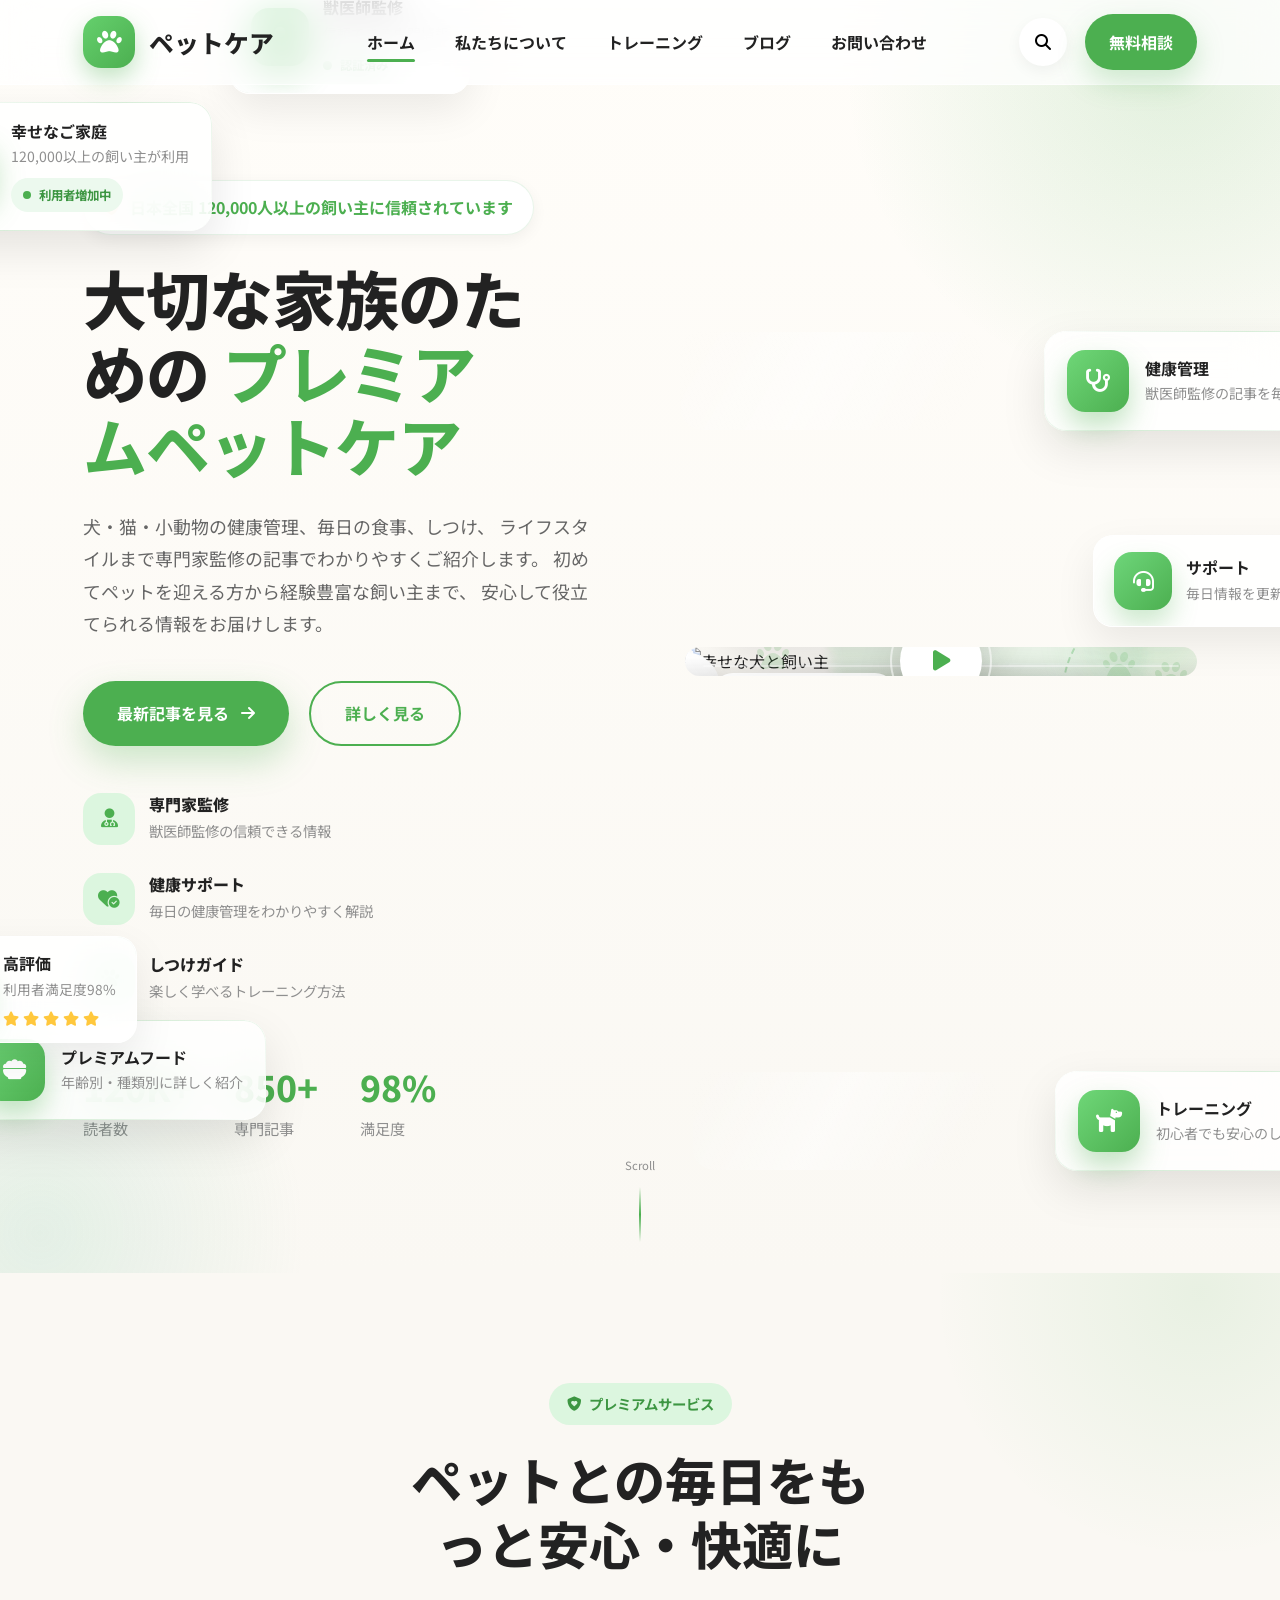
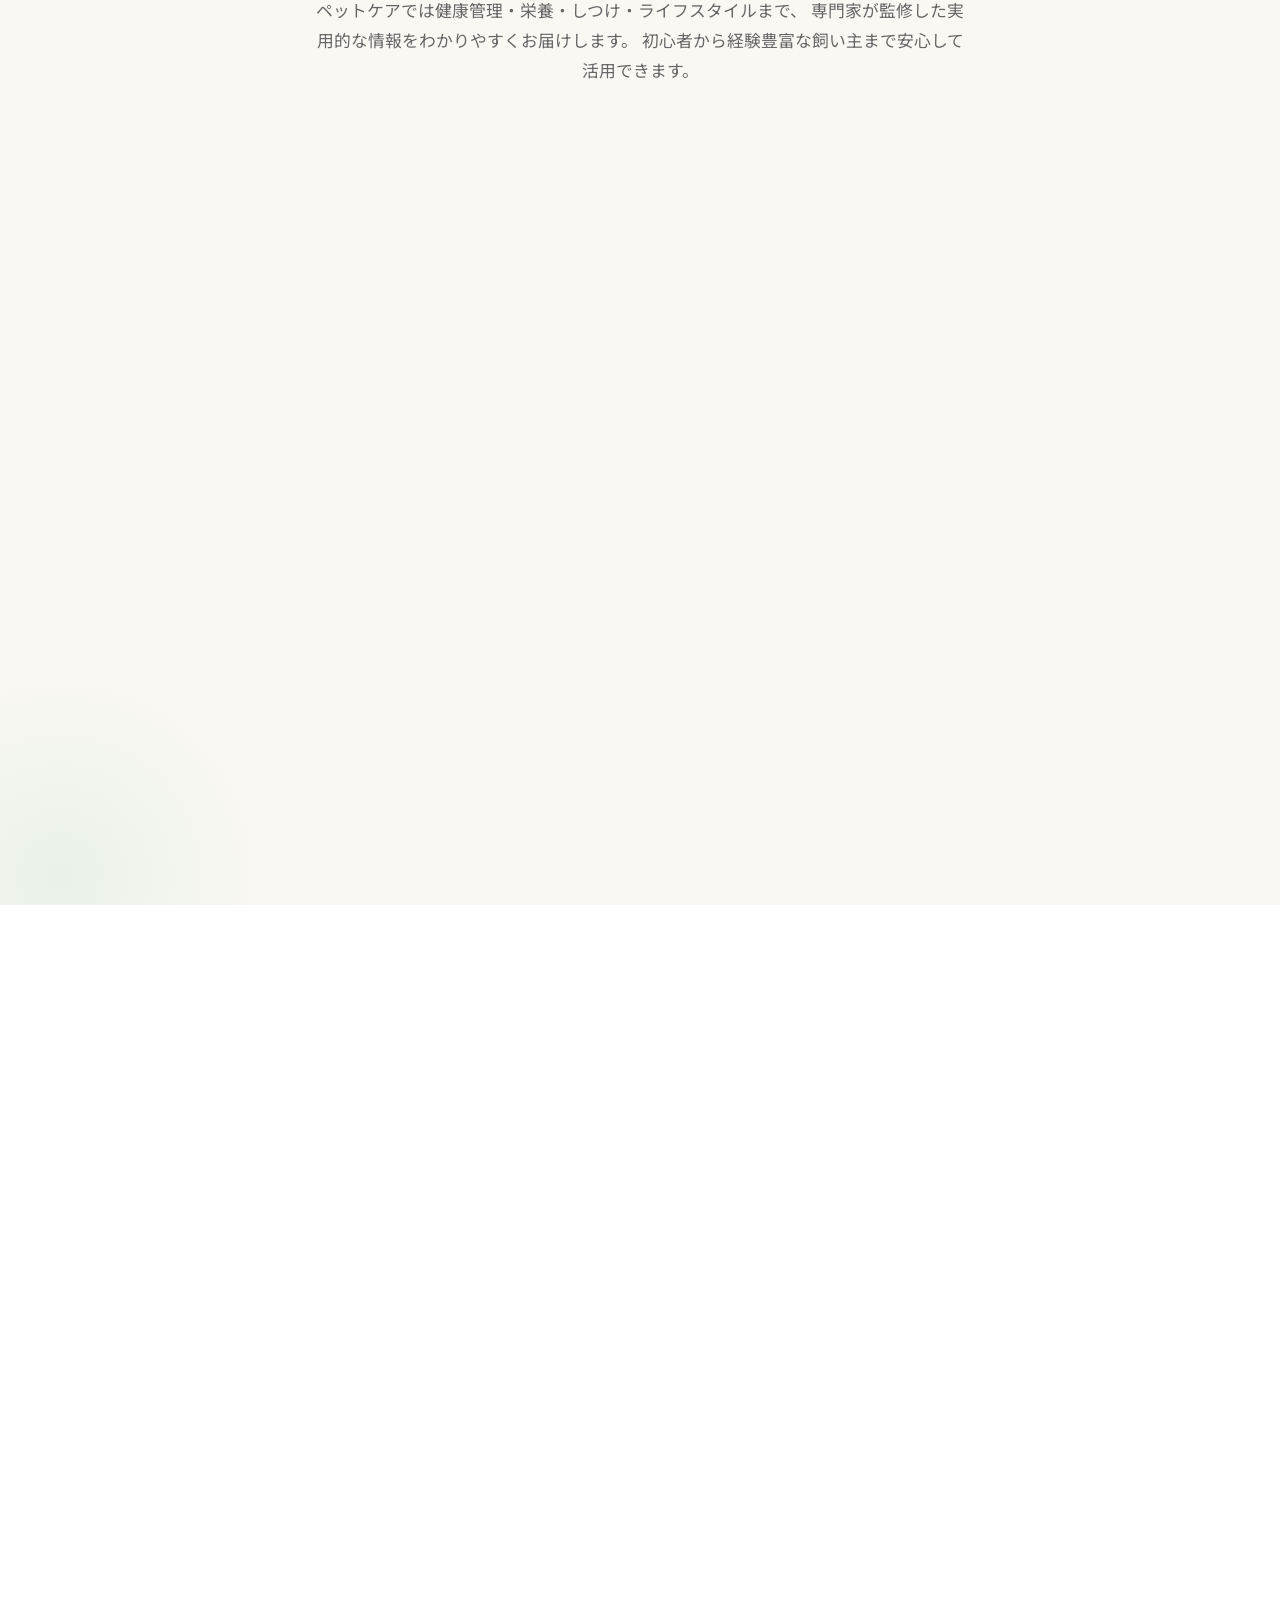
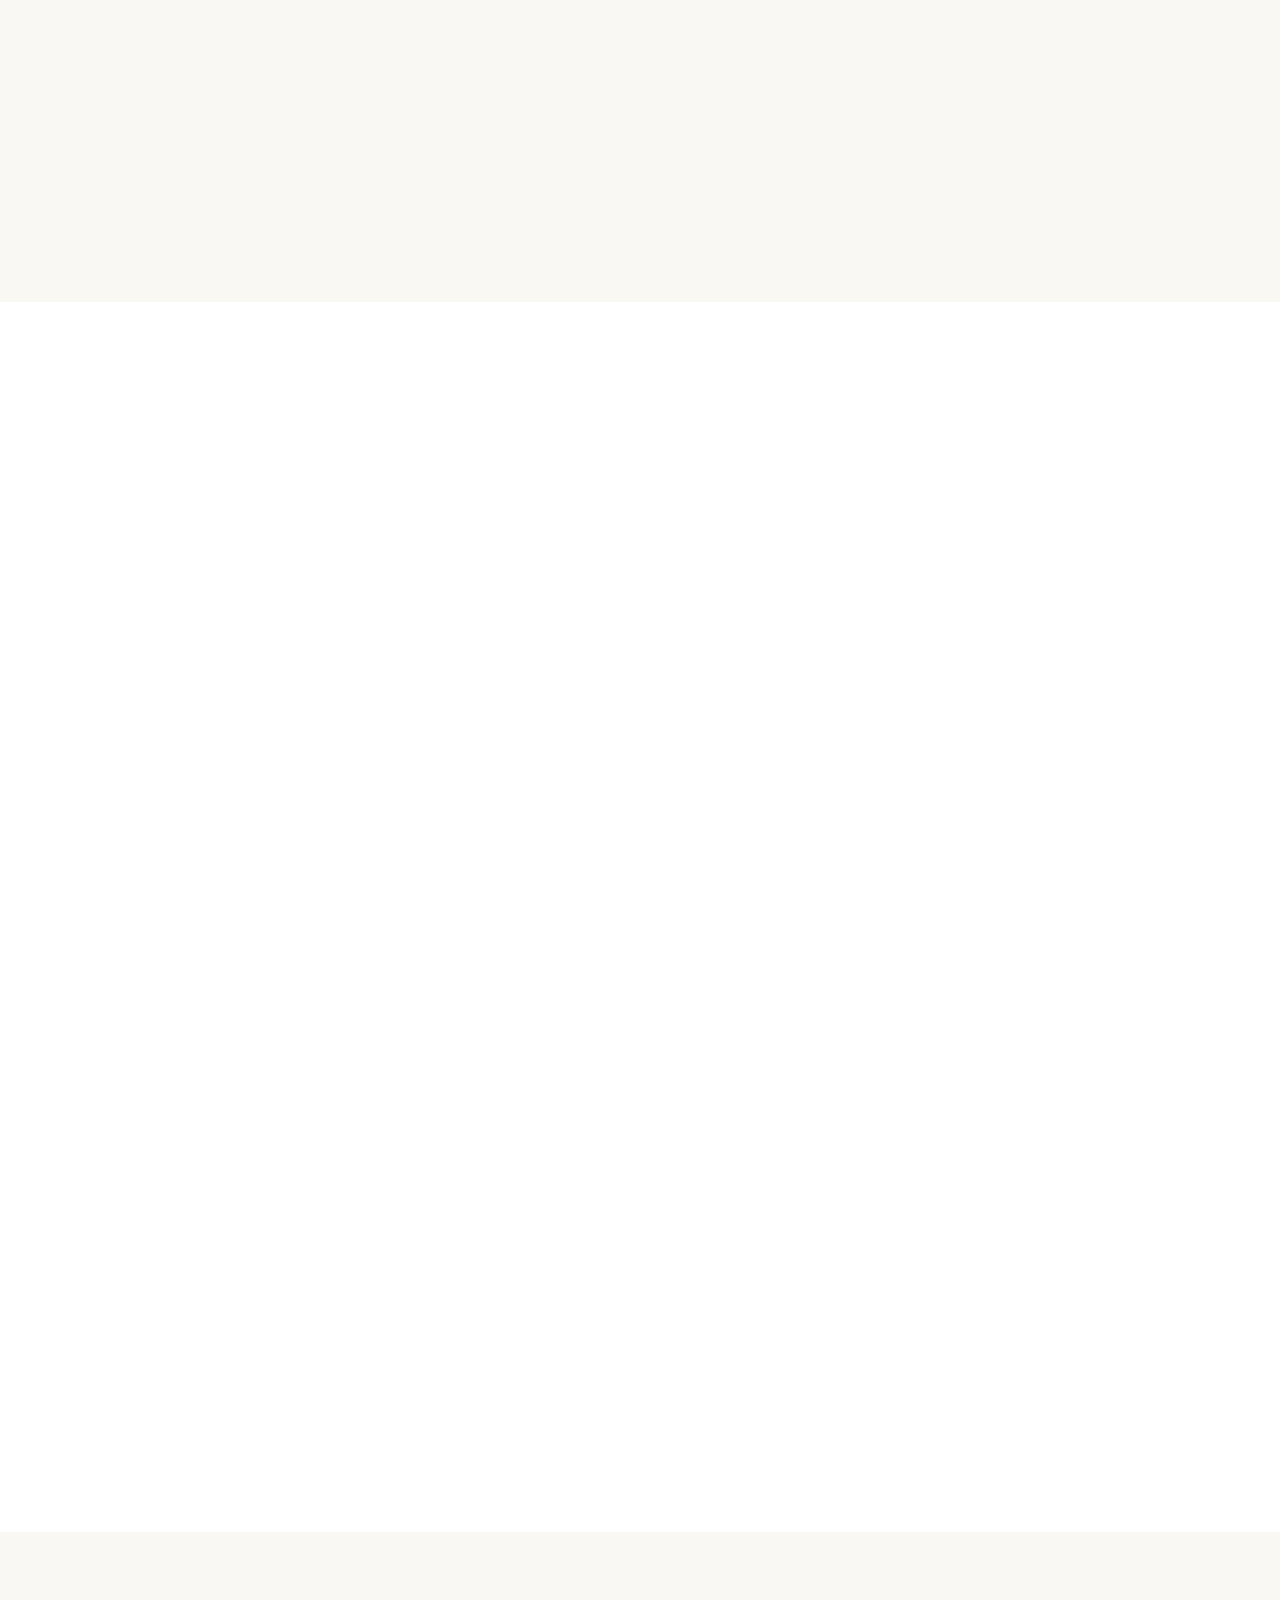
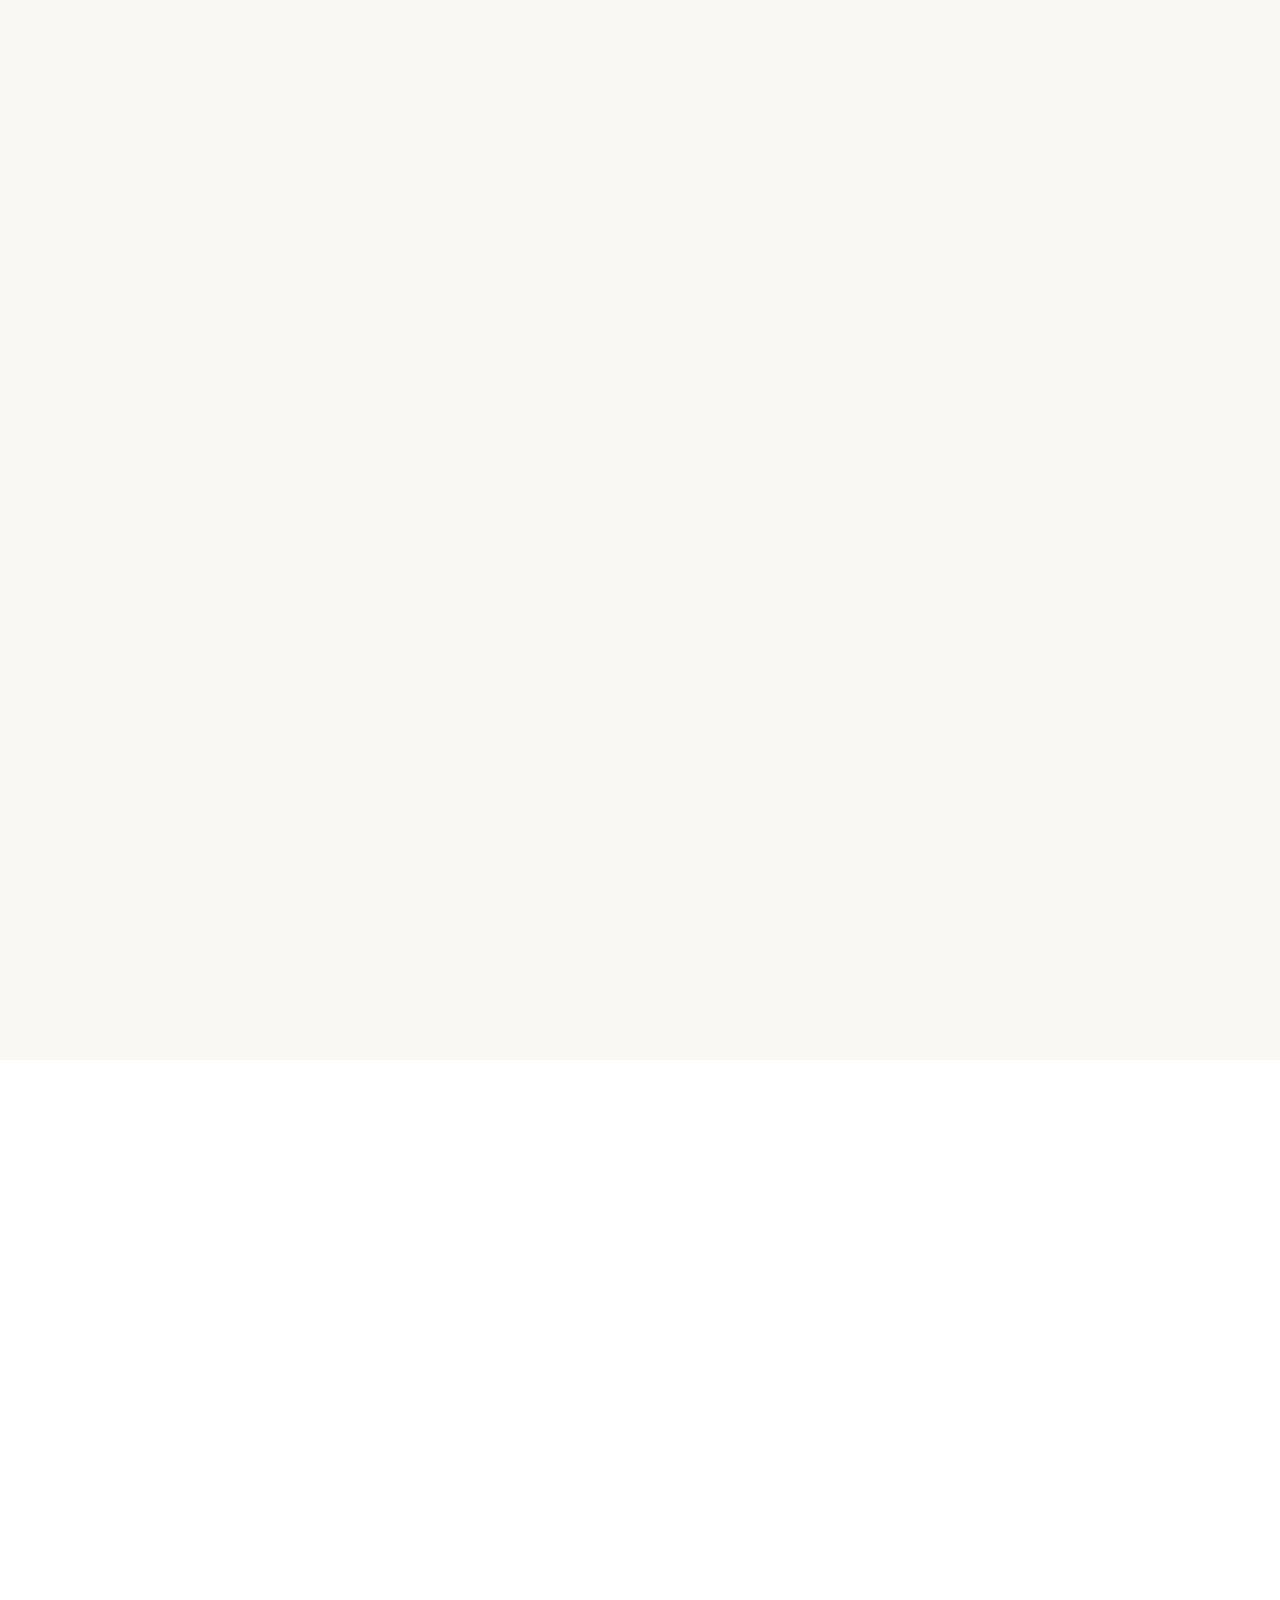
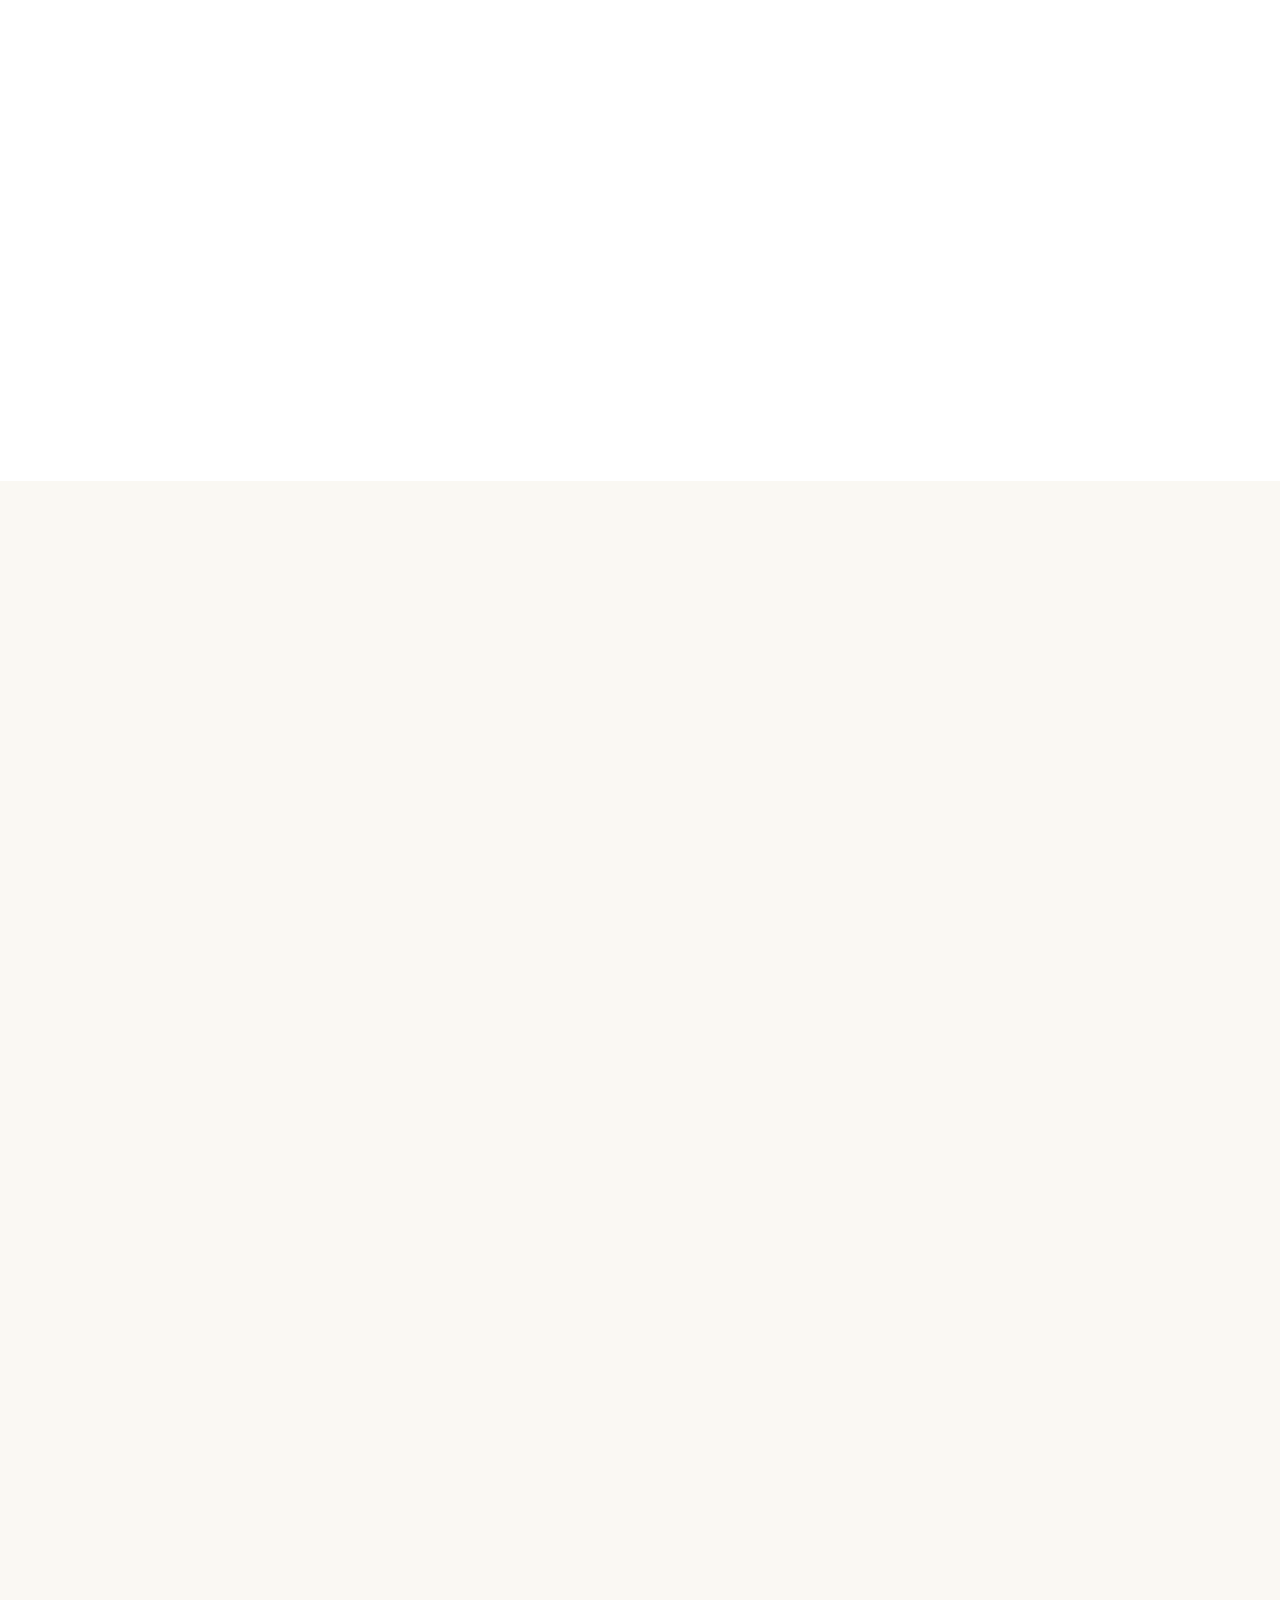
==== index.html @ 55dbbfe9 "Update index.html" ====
<!DOCTYPE html>
<html lang="ja">

<head>
    <meta charset="UTF-8">
    <meta http-equiv="X-UA-Compatible" content="IE=edge">
    <meta name="viewport" content="width=device-width, initial-scale=1.0">

    <title>ペットケア | 日本のプレミアムペットケア・健康・トレーニング情報</title>

    <meta name="description"
        content="ペットケアは犬・猫・小動物の健康管理、食事、しつけ、ライフスタイルを専門家監修で紹介する日本向けプレミアムペットケアサイトです。">

    <meta name="keywords"
        content="ペットケア,犬,猫,ペット健康,しつけ,動物病院,ペットフード,ペットライフ">

    <meta name="author" content="ペットケア">

    <meta name="robots" content="index,follow,max-image-preview:large">

    <link rel="canonical" href="https://example.com/">

    <!-- Open Graph -->

    <meta property="og:type" content="website">
    <meta property="og:locale" content="ja_JP">
    <meta property="og:title" content="ペットケア | 日本のプレミアムペットケア">
    <meta property="og:description"
        content="犬・猫・小動物の健康・しつけ・食事・ライフスタイル情報を専門家監修でお届けします。">
    <meta property="og:image" content="images/og-image.jpg">
    <meta property="og:url" content="https://example.com/">
    <meta property="og:site_name" content="ペットケア">

    <!-- Twitter -->

    <meta name="twitter:card" content="summary_large_image">
    <meta name="twitter:title" content="ペットケア">
    <meta name="twitter:description"
        content="日本のプレミアムペットケア情報サイト">
    <meta name="twitter:image" content="images/og-image.jpg">

    <!-- Favicon -->

    <link rel="icon" href="favicon.ico">

    <!-- Font Awesome -->

    <link rel="stylesheet"
        href="https://cdnjs.cloudflare.com/ajax/libs/font-awesome/6.7.2/css/all.min.css">

    <!-- CSS -->

    <link rel="stylesheet" href="style.css">

    <!-- JSON-LD -->

    <script type="application/ld+json">
{
  "@context":"https://schema.org",
  "@type":"WebSite",
  "name":"ペットケア",
  "url":"https://example.com/",
  "inLanguage":"ja",
  "description":"日本のプレミアムペットケア情報サイト"
}
</script>

</head>

<body>

    <!-- Skip Link -->

    <a href="#main-content" class="skip-link">
        メインコンテンツへ移動
    </a>

    <!-- ===========================
         Header
    ============================ -->

    <header class="header">

        <div class="container">

            <nav class="navbar">

                <!-- Logo -->

                <a href="index.html" class="logo">

                    <i class="fa-solid fa-paw"></i>

                    <span>ペットケア</span>

                </a>

                <!-- Navigation -->

                <ul class="nav-menu">

                    <li>
                        <a href="index.html" class="active">
                            ホーム
                        </a>
                    </li>

                    <li>
                        <a href="about.html">
                            私たちについて
                        </a>
                    </li>

                    <li>
                        <a href="training.html">
                            トレーニング
                        </a>
                    </li>

                    <li>
                        <a href="blog.html">
                            ブログ
                        </a>
                    </li>

                    <li>
                        <a href="contact.html">
                            お問い合わせ
                        </a>
                    </li>

                </ul>

                <!-- Right -->

                <div class="nav-right">

                    <button
                        class="search-btn"
                        aria-label="検索">

                        <i class="fa-solid fa-magnifying-glass"></i>

                    </button>

                    <a
                        href="contact.html"
                        class="nav-cta">

                        無料相談

                    </a>

                    <button
                        class="menu-toggle"
                        aria-label="メニュー">

                        <i class="fa-solid fa-bars"></i>

                    </button>

                </div>

            </nav>

        </div>

    </header>

    <main id="main-content">
<!-- ======================================
 Hero Section
======================================= -->

<section class="hero">

    <div class="container">

        <div class="hero-wrapper">

            <!-- Hero Content -->

            <div class="hero-content">

                <div class="hero-badge">

                    <i class="fa-solid fa-shield-dog"></i>

                    <span>日本全国 120,000人以上の飼い主に信頼されています</span>

                </div>

                <h1 class="hero-title">

                    大切な家族のための

                    <span>プレミアムペットケア</span>

                </h1>

                <p class="hero-text">

                    犬・猫・小動物の健康管理、毎日の食事、しつけ、
                    ライフスタイルまで専門家監修の記事でわかりやすくご紹介します。
                    初めてペットを迎える方から経験豊富な飼い主まで、
                    安心して役立てられる情報をお届けします。

                </p>

                <div class="hero-buttons">

                    <a href="blog.html" class="btn btn-primary">

                        最新記事を見る

                        <i class="fa-solid fa-arrow-right"></i>

                    </a>

                    <a href="about.html" class="btn btn-outline">

                        詳しく見る

                    </a>

                </div>

                <!-- Hero Features -->

                <div class="hero-features">

                    <div class="hero-feature">

                        <i class="fa-solid fa-user-doctor"></i>

                        <div>

                            <h4>専門家監修</h4>

                            <p>獣医師監修の信頼できる情報</p>

                        </div>

                    </div>

                    <div class="hero-feature">

                        <i class="fa-solid fa-heart-circle-check"></i>

                        <div>

                            <h4>健康サポート</h4>

                            <p>毎日の健康管理をわかりやすく解説</p>

                        </div>

                    </div>

                    <div class="hero-feature">

                        <i class="fa-solid fa-paw"></i>

                        <div>

                            <h4>しつけガイド</h4>

                            <p>楽しく学べるトレーニング方法</p>

                        </div>

                    </div>

                </div>

                <!-- Hero Statistics -->

                <div class="hero-stats">

                    <div class="hero-stat">

                        <h3>120K+</h3>

                        <p>読者数</p>

                    </div>

                    <div class="hero-stat">

                        <h3>850+</h3>

                        <p>専門記事</p>

                    </div>

                    <div class="hero-stat">

                        <h3>98%</h3>

                        <p>満足度</p>

                    </div>

                </div>

            </div>
            <!-- =========================
                 Hero Right
            ========================== -->

            <div class="hero-image">

                <img
                    src="https://images.unsplash.com/photo-1517849845537-4d257902454a?auto=format&fit=crop&w=900&q=80"
                    alt="幸せな犬と飼い主">

                <div class="hero-frame"></div>

                <div class="hero-glow"></div>

                <div class="hero-ring"></div>

                <div class="hero-paw">
                    <i class="fa-solid fa-paw"></i>
                </div>

                <div class="hero-blob"></div>

                <!-- Online Status -->

                <div class="online-status">

                    オンライン相談受付中

                </div>

                <!-- Experience -->

                <div class="experience-card">

                    <div class="experience-icon">

                        <i class="fa-solid fa-award"></i>

                    </div>

                    <div class="experience-content">

                        <h3>15+</h3>

                        <p>年以上のペットケア経験</p>

                    </div>

                </div>

                <!-- Play -->

                <button
                    class="hero-play"
                    aria-label="紹介動画">

                    <i class="fa-solid fa-play"></i>

                </button>

                <i class="fa-solid fa-paw paw-decoration paw-one"></i>
                <i class="fa-solid fa-paw paw-decoration paw-two"></i>
                <i class="fa-solid fa-paw paw-decoration paw-three"></i>

                <div class="hero-shadow"></div>

            </div>

        </div>

    </div>

    <!-- ===================================
         Floating Cards
    ==================================== -->

    <div class="floating-card card-family">

        <div class="floating-card-icon">

            <i class="fa-solid fa-users"></i>

        </div>

        <div class="floating-card-content">

            <h4 class="floating-card-title">
                幸せなご家庭
            </h4>

            <p class="floating-card-text">
                120,000以上の飼い主が利用
            </p>

            <div class="status-pill">

                利用者増加中

            </div>

        </div>

    </div>

    <div class="floating-card card-health">

        <div class="floating-card-icon">

            <i class="fa-solid fa-stethoscope"></i>

        </div>

        <div class="floating-card-content">

            <h4 class="floating-card-title">

                健康管理

            </h4>

            <p class="floating-card-text">

                獣医師監修の記事を毎週更新

            </p>

        </div>

    </div>

    <div class="floating-card card-food">

        <div class="floating-card-icon">

            <i class="fa-solid fa-bowl-food"></i>

        </div>

        <div class="floating-card-content">

            <h4 class="floating-card-title">

                プレミアムフード

            </h4>

            <p class="floating-card-text">

                年齢別・種類別に詳しく紹介

            </p>

        </div>

    </div>

    <div class="floating-card card-training">

        <div class="floating-card-icon">

            <i class="fa-solid fa-dog"></i>

        </div>

        <div class="floating-card-content">

            <h4 class="floating-card-title">

                トレーニング

            </h4>

            <p class="floating-card-text">

                初心者でも安心のしつけ方法

            </p>

        </div>

    </div>

    <!-- ===================================
         Trust Badges
    ==================================== -->

    <div class="trust-badge badge-vet">

        <div class="trust-icon">

            <i class="fa-solid fa-user-doctor"></i>

        </div>

        <div class="trust-content">

            <h4>

                獣医師監修

            </h4>

            <p>

                信頼できる専門情報

            </p>

            <div class="trust-status">

                認証済み

            </div>

        </div>

    </div>

    <div class="trust-badge badge-support">

        <div class="trust-icon">

            <i class="fa-solid fa-headset"></i>

        </div>

        <div class="trust-content">

            <h4>

                サポート

            </h4>

            <p>

                毎日情報を更新しています

            </p>

        </div>

    </div>

    <div class="trust-badge badge-review">

        <div class="trust-icon">

            <i class="fa-solid fa-star"></i>

        </div>

        <div class="trust-content">

            <h4>

                高評価

            </h4>

            <p>

                利用者満足度98%

            </p>

            <div class="trust-rating">

                <i class="fa-solid fa-star"></i>
                <i class="fa-solid fa-star"></i>
                <i class="fa-solid fa-star"></i>
                <i class="fa-solid fa-star"></i>
                <i class="fa-solid fa-star"></i>

            </div>

        </div>

    </div>

    <!-- Scroll -->

    <div class="scroll-down">

        <small>Scroll</small>

        <span></span>

    </div>

</section>
<!-- ==========================================================
     FEATURES SECTION
=========================================================== -->

<section class="features" id="features">

    <div class="container">

        <!-- Section Header -->

        <div class="features-header">

            <span class="section-tag">

                <i class="fa-solid fa-shield-heart"></i>

                プレミアムサービス

            </span>

            <h2 class="section-title">

                ペットとの毎日をもっと安心・快適に

            </h2>

            <p class="section-desc">

                ペットケアでは健康管理・栄養・しつけ・ライフスタイルまで、
                専門家が監修した実用的な情報をわかりやすくお届けします。
                初心者から経験豊富な飼い主まで安心して活用できます。

            </p>

        </div>

        <!-- Feature Grid -->

        <div class="feature-grid">

            <!-- Feature 1 -->

            <article class="feature-card">

                <div class="feature-blob"></div>

                <div class="feature-icon">

                    <i class="fa-solid fa-user-doctor"></i>

                </div>

                <span class="feature-badge">

                    <i class="fa-solid fa-circle-check"></i>

                    専門家監修

                </span>

                <h3 class="feature-title">

                    信頼できる健康情報

                </h3>

                <p class="feature-text">

                    獣医師監修の記事を通して、
                    病気の予防や健康チェック、
                    日常ケアをわかりやすく学べます。

                </p>

                <ul class="feature-list">

                    <li>
                        <i class="fa-solid fa-check"></i>
                        定期健康診断
                    </li>

                    <li>
                        <i class="fa-solid fa-check"></i>
                        ワクチン情報
                    </li>

                    <li>
                        <i class="fa-solid fa-check"></i>
                        病気予防ガイド
                    </li>

                </ul>

                <div class="feature-footer">

                    <a href="blog.html" class="feature-link">

                        詳しく見る

                        <i class="fa-solid fa-arrow-right"></i>

                    </a>

                    <span class="feature-number">

                        01

                    </span>

                </div>

            </article>

            <!-- Feature 2 -->

            <article class="feature-card">

                <div class="feature-blob"></div>

                <div class="feature-icon">

                    <i class="fa-solid fa-bowl-food"></i>

                </div>

                <span class="feature-badge">

                    <i class="fa-solid fa-leaf"></i>

                    栄養管理

                </span>

                <h3 class="feature-title">

                    バランスの良い食事

                </h3>

                <p class="feature-text">

                    年齢・犬種・猫種に合わせた
                    フード選びや栄養バランスを
                    専門的に解説します。

                </p>

                <ul class="feature-list">

                    <li>
                        <i class="fa-solid fa-check"></i>
                        年齢別フード
                    </li>

                    <li>
                        <i class="fa-solid fa-check"></i>
                        栄養バランス
                    </li>

                    <li>
                        <i class="fa-solid fa-check"></i>
                        食事アドバイス
                    </li>

                </ul>

                <div class="feature-footer">

                    <a href="blog.html" class="feature-link">

                        詳しく見る

                        <i class="fa-solid fa-arrow-right"></i>

                    </a>

                    <span class="feature-number">

                        02

                    </span>

                </div>

            </article>

            <!-- Feature 3 -->

            <article class="feature-card">

                <div class="feature-blob"></div>

                <div class="feature-icon">

                    <i class="fa-solid fa-dog"></i>

                </div>

                <span class="feature-badge">

                    <i class="fa-solid fa-paw"></i>

                    しつけ

                </span>

                <h3 class="feature-title">

                    楽しく学べるトレーニング

                </h3>

                <p class="feature-text">

                    毎日の生活に役立つ
                    しつけ方法や行動改善のコツを
                    実践的に紹介しています。

                </p>

                <ul class="feature-list">

                    <li>
                        <i class="fa-solid fa-check"></i>
                        基本トレーニング
                    </li>

                    <li>
                        <i class="fa-solid fa-check"></i>
                        問題行動改善
                    </li>

                    <li>
                        <i class="fa-solid fa-check"></i>
                        社会化サポート
                    </li>

                </ul>

                <div class="feature-footer">

                    <a href="training.html" class="feature-link">

                        詳しく見る

                        <i class="fa-solid fa-arrow-right"></i>

                    </a>

                    <span class="feature-number">

                        03

                    </span>

                </div>

            </article>

        </div>

    </div>

</section>
<!-- ==========================================================
     SERVICES SECTION
========================================================== -->

<section class="services" id="services">

    <div class="container">

        <!-- Section Header -->

        <div class="services-header">

            <span class="section-tag">

                <i class="fa-solid fa-heart-circle-plus"></i>

                サービス

            </span>

            <h2 class="section-title">

                あらゆるペットライフをサポート

            </h2>

            <p class="section-desc">

                毎日の健康管理から食事・トレーニング・ライフスタイルまで、
                信頼できる情報で飼い主とペットの暮らしをサポートします。

            </p>

        </div>

        <!-- Services Grid -->

        <div class="services-grid">

            <!-- Service 01 -->

            <article class="service-card">

                <div class="service-image">

                    <img
                        src="https://images.unsplash.com/photo-1548199973-03cce0bbc87b?auto=format&fit=crop&w=900&q=80"
                        alt="獣医師による健康診断">

                    <div class="service-icon">

                        <i class="fa-solid fa-user-doctor"></i>

                    </div>

                </div>

                <div class="service-content">

                    <span class="service-tag">

                        健康管理

                    </span>

                    <h3 class="service-title">

                        ペット健康ガイド

                    </h3>

                    <p class="service-text">

                        健康診断・ワクチン・病気予防・応急処置まで、
                        獣医師監修の情報を掲載しています。

                    </p>

                    <ul class="service-list">

                        <li><i class="fa-solid fa-check"></i> 健康診断</li>
                        <li><i class="fa-solid fa-check"></i> ワクチン情報</li>
                        <li><i class="fa-solid fa-check"></i> 病気予防</li>

                    </ul>

                    <div class="service-footer">

                        <a href="blog.html" class="service-link">

                            詳しく見る

                            <i class="fa-solid fa-arrow-right"></i>

                        </a>

                        <span class="service-price">

                            無料

                        </span>

                    </div>

                </div>

            </article>

            <!-- Service 02 -->

            <article class="service-card">

                <div class="service-image">

                    <img
                        src="https://images.unsplash.com/photo-1583512603806-077998240c7a?auto=format&fit=crop&w=900&q=80"
                        alt="ペットフード">

                    <div class="service-icon">

                        <i class="fa-solid fa-bowl-food"></i>

                    </div>

                </div>

                <div class="service-content">

                    <span class="service-tag">

                        栄養管理

                    </span>

                    <h3 class="service-title">

                        食事・栄養アドバイス

                    </h3>

                    <p class="service-text">

                        年齢・犬種・猫種に最適な食事、
                        おすすめフードや栄養管理を詳しく紹介します。

                    </p>

                    <ul class="service-list">

                        <li><i class="fa-solid fa-check"></i> 年齢別フード</li>
                        <li><i class="fa-solid fa-check"></i> 栄養バランス</li>
                        <li><i class="fa-solid fa-check"></i> 食事改善</li>

                    </ul>

                    <div class="service-footer">

                        <a href="blog.html" class="service-link">

                            詳しく見る

                            <i class="fa-solid fa-arrow-right"></i>

                        </a>

                        <span class="service-price">

                            無料

                        </span>

                    </div>

                </div>

            </article>

            <!-- Service 03 -->

            <article class="service-card">

                <div class="service-image">

                    <img
                        src="https://images.unsplash.com/photo-1518717758536-85ae29035b6d?auto=format&fit=crop&w=900&q=80"
                        alt="犬のトレーニング">

                    <div class="service-icon">

                        <i class="fa-solid fa-dog"></i>

                    </div>

                </div>

                <div class="service-content">

                    <span class="service-tag">

                        トレーニング

                    </span>

                    <h3 class="service-title">

                        行動・しつけガイド

                    </h3>

                    <p class="service-text">

                        子犬から成犬まで、
                        毎日実践できるトレーニング方法を紹介します。

                    </p>

                    <ul class="service-list">

                        <li><i class="fa-solid fa-check"></i> 基本コマンド</li>
                        <li><i class="fa-solid fa-check"></i> 社会化</li>
                        <li><i class="fa-solid fa-check"></i> 問題行動改善</li>

                    </ul>

                    <div class="service-footer">

                        <a href="training.html" class="service-link">

                            詳しく見る

                            <i class="fa-solid fa-arrow-right"></i>

                        </a>

                        <span class="service-price">

                            無料

                        </span>

                    </div>

                </div>

            </article>

        </div>

        <!-- Services Strip -->

        <div class="services-strip">

            <div>

                <h3>

                    ペットともっと幸せな毎日を。

                </h3>

                <p>

                    専門家監修の記事・健康ガイド・しつけ・栄養管理まで、
                    すべて無料でご利用いただけます。

                </p>

            </div>

            <a href="contact.html" class="btn">

                お問い合わせ

            </a>

        </div>

    </div>

</section>
<!-- ==========================================================
     PET CATEGORIES SECTION
========================================================== -->

<section class="categories" id="categories">

    <div class="container">

        <!-- Section Header -->

        <div class="section-header">

            <span class="section-tag">

                <i class="fa-solid fa-paw"></i>

                ペットカテゴリー

            </span>

            <h2 class="section-title">

                あなたのペットに合わせた情報を探す

            </h2>

            <p class="section-desc">

                犬・猫・小動物・鳥など、それぞれの特徴に合わせた
                健康管理や食事、しつけ、ライフスタイル情報をご覧いただけます。

            </p>

        </div>

        <!-- Categories Grid -->

        <div class="categories-grid">

            <!-- Dog -->

            <article class="category-card">

                <div class="category-image">

                    <img src="https://images.unsplash.com/photo-1517849845537-4d257902454a?auto=format&fit=crop&w=900&q=80"
                        alt="犬">

                    <div class="category-icon">

                        <i class="fa-solid fa-dog"></i>

                    </div>

                </div>

                <div class="category-content">

                    <h3 class="category-title">

                        犬

                    </h3>

                    <p class="category-text">

                        健康・食事・しつけ・散歩・犬種別ケアなど、
                        毎日の生活に役立つ情報を紹介します。

                    </p>

                    <div class="category-meta">

                        <span>

                            <i class="fa-solid fa-book-open"></i>

                            180+ 記事

                        </span>

                        <span>

                            <i class="fa-solid fa-arrow-right"></i>

                        </span>

                    </div>

                </div>

            </article>

            <!-- Cat -->

            <article class="category-card">

                <div class="category-image">

                    <img src="https://images.unsplash.com/photo-1519052537078-e6302a4968d4?auto=format&fit=crop&w=900&q=80"
                        alt="猫">

                    <div class="category-icon">

                        <i class="fa-solid fa-cat"></i>

                    </div>

                </div>

                <div class="category-content">

                    <h3 class="category-title">

                        猫

                    </h3>

                    <p class="category-text">

                        室内飼育・食事・病気予防・行動学など、
                        猫との暮らしに役立つ知識をまとめています。

                    </p>

                    <div class="category-meta">

                        <span>

                            <i class="fa-solid fa-book-open"></i>

                            145+ 記事

                        </span>

                        <span>

                            <i class="fa-solid fa-arrow-right"></i>

                        </span>

                    </div>

                </div>

            </article>

            <!-- Small Pets -->

            <article class="category-card">

                <div class="category-image">

                    <img src="https://images.unsplash.com/photo-1425082661705-1834bfd09dca?auto=format&fit=crop&w=900&q=80"
                        alt="小動物">

                    <div class="category-icon">

                        <i class="fa-solid fa-otter"></i>

                    </div>

                </div>

                <div class="category-content">

                    <h3 class="category-title">

                        小動物

                    </h3>

                    <p class="category-text">

                        ウサギ・ハムスター・モルモットなど、
                        小動物の飼育方法や健康管理を紹介します。

                    </p>

                    <div class="category-meta">

                        <span>

                            <i class="fa-solid fa-book-open"></i>

                            95+ 記事

                        </span>

                        <span>

                            <i class="fa-solid fa-arrow-right"></i>

                        </span>

                    </div>

                </div>

            </article>

            <!-- Birds -->

            <article class="category-card">

                <div class="category-image">

                    <img src="https://images.unsplash.com/photo-1444464666168-49d633b86797?auto=format&fit=crop&w=900&q=80"
                        alt="鳥">

                    <div class="category-icon">

                        <i class="fa-solid fa-dove"></i>

                    </div>

                </div>

                <div class="category-content">

                    <h3 class="category-title">

                        鳥

                    </h3>

                    <p class="category-text">

                        インコ・オウムなどの飼育、
                        栄養・健康・住環境について詳しく解説します。

                    </p>

                    <div class="category-meta">

                        <span>

                            <i class="fa-solid fa-book-open"></i>

                            72+ 記事

                        </span>

                        <span>

                            <i class="fa-solid fa-arrow-right"></i>

                        </span>

                    </div>

                </div>

            </article>

        </div>

        <!-- Categories Footer -->

        <div class="categories-footer">

            <p>

                あなたの大切な家族に最適な情報を、
                専門家監修の記事から見つけましょう。

            </p>

            <a href="blog.html" class="btn btn-primary">

                すべての記事を見る

                <i class="fa-solid fa-arrow-right"></i>

            </a>

        </div>

    </div>

</section>
<!-- ==========================================================
     PET HEALTH TIPS SECTION
========================================================== -->

<section class="health" id="health">

    <div class="container">

        <!-- Section Header -->

        <div class="section-header">

            <span class="section-tag">

                <i class="fa-solid fa-heart-pulse"></i>

                健康ガイド

            </span>

            <h2 class="section-title">

                毎日の健康管理で大切な家族を守りましょう

            </h2>

            <p class="section-desc">

                日々の小さなケアがペットの健康寿命を延ばします。
                健康チェック・食事・運動・グルーミングまで、
                初心者にも分かりやすく解説しています。

            </p>

        </div>

        <!-- Health Grid -->

        <div class="health-grid">

            <!-- Card 01 -->

            <article class="health-card">

                <div class="health-icon">

                    <i class="fa-solid fa-syringe"></i>

                </div>

                <span class="health-badge">

                    Prevention

                </span>

                <h3 class="health-title">

                    ワクチン接種

                </h3>

                <p class="health-text">

                    子犬・子猫からシニアまで、
                    年齢に応じた予防接種スケジュールを確認しましょう。

                </p>

                <ul class="health-list">

                    <li>
                        <i class="fa-solid fa-check"></i>
                        定期接種
                    </li>

                    <li>
                        <i class="fa-solid fa-check"></i>
                        狂犬病予防
                    </li>

                    <li>
                        <i class="fa-solid fa-check"></i>
                        健康診断
                    </li>

                </ul>

            </article>

            <!-- Card 02 -->

            <article class="health-card">

                <div class="health-icon">

                    <i class="fa-solid fa-bowl-food"></i>

                </div>

                <span class="health-badge">

                    Nutrition

                </span>

                <h3 class="health-title">

                    栄養バランス

                </h3>

                <p class="health-text">

                    年齢・体格・活動量に合わせた
                    フード選びが健康維持の第一歩です。

                </p>

                <ul class="health-list">

                    <li>
                        <i class="fa-solid fa-check"></i>
                        高品質フード
                    </li>

                    <li>
                        <i class="fa-solid fa-check"></i>
                        適切な給餌量
                    </li>

                    <li>
                        <i class="fa-solid fa-check"></i>
                        新鮮な飲み水
                    </li>

                </ul>

            </article>

            <!-- Card 03 -->

            <article class="health-card">

                <div class="health-icon">

                    <i class="fa-solid fa-person-running"></i>

                </div>

                <span class="health-badge">

                    Exercise

                </span>

                <h3 class="health-title">

                    毎日の運動

                </h3>

                <p class="health-text">

                    適度な運動はストレス軽減だけでなく、
                    肥満や生活習慣病の予防にもつながります。

                </p>

                <ul class="health-list">

                    <li>
                        <i class="fa-solid fa-check"></i>
                        毎日の散歩
                    </li>

                    <li>
                        <i class="fa-solid fa-check"></i>
                        室内遊び
                    </li>

                    <li>
                        <i class="fa-solid fa-check"></i>
                        知育トイ
                    </li>

                </ul>

            </article>

            <!-- Card 04 -->

            <article class="health-card">

                <div class="health-icon">

                    <i class="fa-solid fa-scissors"></i>

                </div>

                <span class="health-badge">

                    Grooming

                </span>

                <h3 class="health-title">

                    グルーミング

                </h3>

                <p class="health-text">

                    ブラッシング・爪切り・耳掃除など、
                    日常ケアで健康状態を確認できます。

                </p>

                <ul class="health-list">

                    <li>
                        <i class="fa-solid fa-check"></i>
                        被毛ケア
                    </li>

                    <li>
                        <i class="fa-solid fa-check"></i>
                        爪切り
                    </li>

                    <li>
                        <i class="fa-solid fa-check"></i>
                        耳・歯のケア
                    </li>

                </ul>

            </article>

            <!-- Card 05 -->

            <article class="health-card">

                <div class="health-icon">

                    <i class="fa-solid fa-kit-medical"></i>

                </div>

                <span class="health-badge">

                    Emergency

                </span>

                <h3 class="health-title">

                    応急処置

                </h3>

                <p class="health-text">

                    万が一の事故や体調不良に備え、
                    応急処置の基本を知っておきましょう。

                </p>

                <ul class="health-list">

                    <li>
                        <i class="fa-solid fa-check"></i>
                        応急処置
                    </li>

                    <li>
                        <i class="fa-solid fa-check"></i>
                        緊急連絡先
                    </li>

                    <li>
                        <i class="fa-solid fa-check"></i>
                        症状チェック
                    </li>

                </ul>

            </article>

            <!-- Card 06 -->

            <article class="health-card">

                <div class="health-icon">

                    <i class="fa-solid fa-calendar-check"></i>

                </div>

                <span class="health-badge">

                    Routine

                </span>

                <h3 class="health-title">

                    定期チェック

                </h3>

                <p class="health-text">

                    月に一度は体重・歯・目・耳・皮膚を確認し、
                    小さな異変を見逃さないようにしましょう。

                </p>

                <ul class="health-list">

                    <li>
                        <i class="fa-solid fa-check"></i>
                        体重管理
                    </li>

                    <li>
                        <i class="fa-solid fa-check"></i>
                        歯の健康
                    </li>

                    <li>
                        <i class="fa-solid fa-check"></i>
                        全身チェック
                    </li>

                </ul>

            </article>

        </div>

    </div>

</section>
<!-- ==========================================================
     STATISTICS & ACHIEVEMENTS SECTION
========================================================== -->

<section class="statistics" id="statistics">

    <div class="container">

        <!-- Section Header -->

        <div class="section-header">

            <span class="section-tag">

                <i class="fa-solid fa-chart-line"></i>

                コミュニティ実績

            </span>

            <h2 class="section-title">

                数字で見るペットケア

            </h2>

            <p class="section-desc">

                多くの飼い主の皆さまに支えられながら、
                信頼できる情報を発信し続けています。
                日々更新される記事と専門的なコンテンツで、
                より良いペットライフをサポートします。

            </p>

        </div>

        <!-- Statistics Grid -->

        <div class="statistics-grid">

            <!-- Stat 01 -->

            <article class="stat-card">

                <div class="stat-icon">

                    <i class="fa-solid fa-users"></i>

                </div>

                <h3 class="counter" data-target="120000">

                    120K+

                </h3>

                <p class="stat-title">

                    月間読者数

                </p>

                <span class="stat-desc">

                    全国のペットオーナーが利用

                </span>

            </article>

            <!-- Stat 02 -->

            <article class="stat-card">

                <div class="stat-icon">

                    <i class="fa-solid fa-book-open"></i>

                </div>

                <h3 class="counter" data-target="850">

                    850+

                </h3>

                <p class="stat-title">

                    専門記事

                </p>

                <span class="stat-desc">

                    毎週新しい記事を公開

                </span>

            </article>

            <!-- Stat 03 -->

            <article class="stat-card">

                <div class="stat-icon">

                    <i class="fa-solid fa-user-doctor"></i>

                </div>

                <h3 class="counter" data-target="35">

                    35+

                </h3>

                <p class="stat-title">

                    専門家

                </p>

                <span class="stat-desc">

                    獣医師・トレーナー監修

                </span>

            </article>

            <!-- Stat 04 -->

            <article class="stat-card">

                <div class="stat-icon">

                    <i class="fa-solid fa-star"></i>

                </div>

                <h3 class="counter" data-target="98">

                    98%

                </h3>

                <p class="stat-title">

                    満足度

                </p>

                <span class="stat-desc">

                    利用者アンケート結果

                </span>

            </article>

        </div>

        <!-- Achievement Banner -->

        <div class="achievement-banner">

            <div class="achievement-content">

                <div class="achievement-icon">

                    <i class="fa-solid fa-trophy"></i>

                </div>

                <div>

                    <h3>

                        日本中のペットオーナーから信頼されています

                    </h3>

                    <p>

                        健康・栄養・しつけ・ライフスタイルまで、
                        専門家監修の最新情報を無料で提供しています。

                    </p>

                </div>

            </div>

            <a href="about.html" class="btn btn-primary">

                私たちについて

                <i class="fa-solid fa-arrow-right"></i>

            </a>

        </div>

        <!-- Mini Statistics -->

        <div class="statistics-footer">

            <div class="mini-stat">

                <i class="fa-solid fa-calendar-check"></i>

                <div>

                    <strong>毎日更新</strong>

                    <span>最新情報を配信</span>

                </div>

            </div>

            <div class="mini-stat">

                <i class="fa-solid fa-earth-asia"></i>

                <div>

                    <strong>全国対応</strong>

                    <span>日本全国の飼い主向け</span>

                </div>

            </div>

            <div class="mini-stat">

                <i class="fa-solid fa-shield-heart"></i>

                <div>

                    <strong>信頼性</strong>

                    <span>専門家による品質管理</span>

                </div>

            </div>

            <div class="mini-stat">

                <i class="fa-solid fa-headset"></i>

                <div>

                    <strong>サポート</strong>

                    <span>お問い合わせ受付中</span>

                </div>

            </div>

        </div>

    </div>

</section>
<!-- ==========================================================
     TESTIMONIALS SECTION
========================================================== -->

<section class="testimonials" id="testimonials">

    <div class="container">

        <!-- Section Header -->

        <div class="section-header">

            <span class="section-tag">

                <i class="fa-solid fa-comments"></i>

                利用者の声

            </span>

            <h2 class="section-title">

                飼い主の皆さまから寄せられたレビュー

            </h2>

            <p class="section-desc">

                全国のペットオーナーから寄せられたリアルな体験談です。
                毎日の健康管理やしつけ、食事選びに役立つ情報として
                多くの方にご利用いただいています。

            </p>

        </div>

        <!-- Testimonials Grid -->

        <div class="testimonials-grid">

            <!-- Review 01 -->

            <article class="testimonial-card">

                <div class="testimonial-rating">

                    <i class="fa-solid fa-star"></i>
                    <i class="fa-solid fa-star"></i>
                    <i class="fa-solid fa-star"></i>
                    <i class="fa-solid fa-star"></i>
                    <i class="fa-solid fa-star"></i>

                </div>

                <p class="testimonial-text">

                    「初めて犬を迎えましたが、
                    このサイトのおかげで食事や健康管理の基本を
                    安心して学ぶことができました。」

                </p>

                <div class="testimonial-author">

                    <img
                        src="https://randomuser.me/api/portraits/women/65.jpg"
                        alt="佐藤 美咲">

                    <div>

                        <h4>

                            佐藤 美咲

                        </h4>

                        <span>

                            東京都・犬の飼い主

                        </span>

                    </div>

                    <span class="verified">

                        <i class="fa-solid fa-circle-check"></i>

                    </span>

                </div>

            </article>

            <!-- Review 02 -->

            <article class="testimonial-card">

                <div class="testimonial-rating">

                    <i class="fa-solid fa-star"></i>
                    <i class="fa-solid fa-star"></i>
                    <i class="fa-solid fa-star"></i>
                    <i class="fa-solid fa-star"></i>
                    <i class="fa-solid fa-star"></i>

                </div>

                <p class="testimonial-text">

                    「猫の食事について悩んでいましたが、
                    年齢別のフードガイドがとても参考になりました。
                    毎日利用しています。」

                </p>

                <div class="testimonial-author">

                    <img
                        src="https://randomuser.me/api/portraits/men/42.jpg"
                        alt="田中 恒一">

                    <div>

                        <h4>

                            田中 恒一

                        </h4>

                        <span>

                            大阪府・猫の飼い主

                        </span>

                    </div>

                    <span class="verified">

                        <i class="fa-solid fa-circle-check"></i>

                    </span>

                </div>

            </article>

            <!-- Review 03 -->

            <article class="testimonial-card">

                <div class="testimonial-rating">

                    <i class="fa-solid fa-star"></i>
                    <i class="fa-solid fa-star"></i>
                    <i class="fa-solid fa-star"></i>
                    <i class="fa-solid fa-star"></i>
                    <i class="fa-solid fa-star"></i>

                </div>

                <p class="testimonial-text">

                    「しつけの記事が非常に分かりやすく、
                    家族全員で実践しています。
                    ペットとの生活がさらに楽しくなりました。」

                </p>

                <div class="testimonial-author">

                    <img
                        src="https://randomuser.me/api/portraits/women/32.jpg"
                        alt="中村 彩">

                    <div>

                        <h4>

                            中村 彩

                        </h4>

                        <span>

                            福岡県・愛犬家

                        </span>

                    </div>

                    <span class="verified">

                        <i class="fa-solid fa-circle-check"></i>

                    </span>

                </div>

            </article>

        </div>

        <!-- Review Summary -->

        <div class="testimonial-summary">

            <div class="summary-score">

                <h3>

                    4.9<span>/5</span>

                </h3>

                <div class="testimonial-rating">

                    <i class="fa-solid fa-star"></i>
                    <i class="fa-solid fa-star"></i>
                    <i class="fa-solid fa-star"></i>
                    <i class="fa-solid fa-star"></i>
                    <i class="fa-solid fa-star-half-stroke"></i>

                </div>

                <p>

                    12,000件以上のレビュー

                </p>

            </div>

            <div class="summary-content">

                <h3>

                    日本全国で信頼されるペット情報サイト

                </h3>

                <p>

                    専門家監修の記事と実際の飼い主の体験をもとに、
                    毎日のペットライフに役立つ情報を発信しています。
                    初心者から経験豊富な飼い主まで安心してご利用いただけます。

                </p>

                <a href="about.html" class="btn btn-primary">

                    詳しく見る

                    <i class="fa-solid fa-arrow-right"></i>

                </a>

            </div>

        </div>

    </div>

</section>      
<!-- ==========================================================
     LATEST BLOG SECTION
========================================================== -->

<section class="blog" id="blog">

    <div class="container">

        <!-- Section Header -->

        <div class="section-header">

            <span class="section-tag">

                <i class="fa-solid fa-newspaper"></i>

                最新記事

            </span>

            <h2 class="section-title">

                ペットとの暮らしに役立つ最新情報

            </h2>

            <p class="section-desc">

                健康管理・食事・しつけ・ライフスタイルなど、
                専門家監修の最新記事を毎週更新しています。
                初心者からベテランの飼い主まで役立つ情報をご覧ください。

            </p>

        </div>

        <!-- Blog Grid -->

        <div class="blog-grid">

            <!-- Featured Article -->

            <article class="blog-card featured-blog">

                <div class="blog-image">

                    <img
                        src="https://images.unsplash.com/photo-1517849845537-4d257902454a?auto=format&fit=crop&w=1200&q=80"
                        alt="犬の健康管理">

                    <span class="blog-category">

                        健康

                    </span>

                </div>

                <div class="blog-content">

                    <div class="blog-meta">

                        <span>

                            <i class="fa-regular fa-calendar"></i>

                            2026年7月

                        </span>

                        <span>

                            <i class="fa-regular fa-clock"></i>

                            8分

                        </span>

                    </div>

                    <h3 class="blog-title">

                        愛犬の健康を守るために毎日チェックしたい7つのポイント

                    </h3>

                    <p class="blog-text">

                        食事・散歩・睡眠・体重管理など、
                        毎日の習慣を見直すことで病気の予防につながります。
                        獣医師監修の実践的なポイントを詳しく紹介します。

                    </p>

                    <div class="blog-footer">

                        <div class="blog-author">

                            <img
                                src="https://randomuser.me/api/portraits/women/44.jpg"
                                alt="山田 愛">

                            <div>

                                <strong>

                                    山田 愛

                                </strong>

                                <span>

                                    獣医師監修

                                </span>

                            </div>

                        </div>

                        <a href="blog.html" class="blog-link">

                            続きを読む

                            <i class="fa-solid fa-arrow-right"></i>

                        </a>

                    </div>

                </div>

            </article>

            <!-- Blog 02 -->

            <article class="blog-card">

                <div class="blog-image">

                    <img
                        src="https://images.unsplash.com/photo-1519052537078-e6302a4968d4?auto=format&fit=crop&w=900&q=80"
                        alt="猫の食事">

                    <span class="blog-category">

                        栄養

                    </span>

                </div>

                <div class="blog-content">

                    <div class="blog-meta">

                        <span>

                            <i class="fa-regular fa-calendar"></i>

                            2026年7月

                        </span>

                        <span>

                            <i class="fa-regular fa-clock"></i>

                            5分

                        </span>

                    </div>

                    <h3 class="blog-title">

                        猫におすすめの栄養バランスとフードの選び方

                    </h3>

                    <p class="blog-text">

                        年齢や生活環境に合わせた食事選びのポイントを、
                        初心者にも分かりやすく解説します。

                    </p>

                    <a href="blog.html" class="blog-link">

                        続きを読む

                        <i class="fa-solid fa-arrow-right"></i>

                    </a>

                </div>

            </article>

            <!-- Blog 03 -->

            <article class="blog-card">

                <div class="blog-image">

                    <img
                        src="https://images.unsplash.com/photo-1583512603806-077998240c7a?auto=format&fit=crop&w=900&q=80"
                        alt="犬のしつけ">

                    <span class="blog-category">

                        トレーニング

                    </span>

                </div>

                <div class="blog-content">

                    <div class="blog-meta">

                        <span>

                            <i class="fa-regular fa-calendar"></i>

                            2026年7月

                        </span>

                        <span>

                            <i class="fa-regular fa-clock"></i>

                            6分

                        </span>

                    </div>

                    <h3 class="blog-title">

                        初めてでも安心できる基本のしつけ方法

                    </h3>

                    <p class="blog-text">

                        おすわり・待て・呼び戻しなど、
                        毎日の生活に欠かせない基本トレーニングを紹介します。

                    </p>

                    <a href="training.html" class="blog-link">

                        続きを読む

                        <i class="fa-solid fa-arrow-right"></i>

                    </a>

                </div>

            </article>

            <!-- Blog 04 -->

            <article class="blog-card">

                <div class="blog-image">

                    <img
                        src="https://images.unsplash.com/photo-1444464666168-49d633b86797?auto=format&fit=crop&w=900&q=80"
                        alt="ペットライフ">

                    <span class="blog-category">

                        ライフスタイル

                    </span>

                </div>

                <div class="blog-content">

                    <div class="blog-meta">

                        <span>

                            <i class="fa-regular fa-calendar"></i>

                            2026年7月

                        </span>

                        <span>

                            <i class="fa-regular fa-clock"></i>

                            4分

                        </span>

                    </div>

                    <h3 class="blog-title">

                        室内でも快適に過ごせるペットとの暮らし

                    </h3>

                    <p class="blog-text">

                        安全で快適な住環境づくりや、
                        ストレスを減らす工夫をまとめました。

                    </p>

                    <a href="blog.html" class="blog-link">

                        続きを読む

                        <i class="fa-solid fa-arrow-right"></i>

                    </a>

                </div>

            </article>

        </div>

        <!-- Bottom CTA -->

        <div class="blog-footer">

            <a href="blog.html" class="btn btn-primary">

                すべての記事を見る

                <i class="fa-solid fa-arrow-right"></i>

            </a>

        </div>

    </div>

</section>
---- style.css ----
/* =========================================================
   ペットケア - Premium Japanese Pet Care Website
   Style.css
   Part 1
   ---------------------------------------------------------
   Sections:
   1. Google Font Import
   2. CSS Variables
   3. Reset
   4. Base
   5. Typography
   6. Utilities
   7. Layout
   8. Buttons
   9. Header
   10. Navigation
   ========================================================= */

/*=============================
 Google Fonts
==============================*/

@import url('https://fonts.googleapis.com/css2?family=Noto+Sans+JP:wght@300;400;500;700;800&display=swap');

/*=============================
 CSS Variables
==============================*/

:root{

    /* Brand */

    --primary:#4CAF50;
    --primary-dark:#3d9642;
    --primary-light:#dcf6df;

    --secondary:#7FC8A9;

    --accent:#FFB86B;

    /* Background */

    --bg:#FFFDF9;
    --bg-light:#ffffff;
    --section:#FAF8F3;

    /* Text */

    --text:#222222;
    --text-light:#666666;
    --text-muted:#8f8f8f;

    /* Border */

    --border:#ececec;

    /* Radius */

    --radius-sm:12px;
    --radius:18px;
    --radius-lg:28px;
    --radius-xl:42px;

    /* Shadows */

    --shadow-sm:
        0 5px 15px rgba(0,0,0,.05);

    --shadow:
        0 12px 35px rgba(0,0,0,.08);

    --shadow-lg:
        0 25px 60px rgba(0,0,0,.12);

    /* Transition */

    --transition:.35s ease;

    /* Max Width */

    --container:1280px;

}

/*=============================
 Reset
==============================*/

*{
    margin:0;
    padding:0;
    box-sizing:border-box;
}

*::before,
*::after{
    box-sizing:border-box;
}

html{

    scroll-behavior:smooth;

    -webkit-text-size-adjust:100%;

}

body{

    font-family:'Noto Sans JP',sans-serif;

    background:var(--bg);

    color:var(--text);

    line-height:1.8;

    overflow-x:hidden;

    text-rendering:optimizeLegibility;

    -webkit-font-smoothing:antialiased;

}

img{

    max-width:100%;

    display:block;

}

picture{

    display:block;

}

a{

    text-decoration:none;

    color:inherit;

    transition:var(--transition);

}

button{

    font-family:inherit;

    border:none;

    background:none;

    cursor:pointer;

}

input,
textarea,
select{

    font-family:inherit;

}

ul{

    list-style:none;

}

section{

    padding:110px 0;

    position:relative;

}

::selection{

    background:var(--primary);

    color:#fff;

}

/*=============================
 Scrollbar
==============================*/

::-webkit-scrollbar{

    width:12px;

}

::-webkit-scrollbar-track{

    background:#f5f5f5;

}

::-webkit-scrollbar-thumb{

    background:var(--primary);

    border-radius:30px;

}

::-webkit-scrollbar-thumb:hover{

    background:var(--primary-dark);

}

/*=============================
 Container
==============================*/

.container{

    width:min(92%,var(--container));

    margin:auto;

}

/*=============================
 Typography
==============================*/

h1,h2,h3,h4,h5{

    line-height:1.25;

    color:var(--text);

    font-weight:800;

}

h1{

    font-size:clamp(2.8rem,6vw,5rem);

}

h2{

    font-size:clamp(2rem,4vw,3.5rem);

}

h3{

    font-size:1.5rem;

}

p{

    color:var(--text-light);

    font-size:1.05rem;

}

.section-tag{

    display:inline-flex;

    align-items:center;

    gap:8px;

    padding:8px 18px;

    border-radius:50px;

    background:var(--primary-light);

    color:var(--primary-dark);

    font-size:.9rem;

    font-weight:700;

    margin-bottom:22px;

}

.section-title{

    margin-bottom:22px;

}

.section-desc{

    max-width:720px;

}

/*=============================
 Utilities
==============================*/

.grid{

    display:grid;

}

.flex{

    display:flex;

}

.center{

    display:flex;

    justify-content:center;

    align-items:center;

}

.text-center{

    text-align:center;

}

.mt-2{margin-top:20px;}
.mt-3{margin-top:30px;}
.mt-4{margin-top:40px;}
.mt-5{margin-top:50px;}

.mb-2{margin-bottom:20px;}
.mb-3{margin-bottom:30px;}
.mb-4{margin-bottom:40px;}
.mb-5{margin-bottom:50px;}

/*=============================
 Glass Card
==============================*/

.glass{

    background:rgba(255,255,255,.72);

    backdrop-filter:blur(18px);

    border:1px solid rgba(255,255,255,.8);

    box-shadow:var(--shadow);

    border-radius:var(--radius-lg);

}

/*=============================
 Buttons
==============================*/

.btn{

    display:inline-flex;

    align-items:center;

    justify-content:center;

    gap:12px;

    padding:16px 34px;

    border-radius:999px;

    font-weight:700;

    transition:var(--transition);

    position:relative;

    overflow:hidden;

}

.btn-primary{

    background:var(--primary);

    color:#fff;

    box-shadow:0 15px 35px rgba(76,175,80,.28);

}

.btn-primary:hover{

    transform:translateY(-5px);

    background:var(--primary-dark);

}

.btn-outline{

    border:2px solid var(--primary);

    color:var(--primary);

}

.btn-outline:hover{

    background:var(--primary);

    color:#fff;

}

/* Ripple */

.btn::before{

    content:"";

    position:absolute;

    width:0;

    height:0;

    background:rgba(255,255,255,.35);

    border-radius:50%;

    left:50%;

    top:50%;

    transform:translate(-50%,-50%);

    transition:.6s;

}

.btn:hover::before{

    width:320px;

    height:320px;

}

/*=============================
 Header
==============================*/

.header{

    position:fixed;

    top:0;

    left:0;

    width:100%;

    z-index:1000;

    transition:.4s;

    background:rgba(255,255,255,.75);

    backdrop-filter:blur(18px);

    border-bottom:1px solid rgba(255,255,255,.65);

}

.header.scrolled{

    box-shadow:var(--shadow);

}

/*=============================
 Navbar
==============================*/

.navbar{

    height:84px;

    display:flex;

    justify-content:space-between;

    align-items:center;

}

/*=============================
 Logo
==============================*/

.logo{

    display:flex;

    align-items:center;

    gap:14px;

    font-size:1.55rem;

    font-weight:800;

    color:var(--text);

}

.logo i{

    width:52px;

    height:52px;

    display:grid;

    place-items:center;

    border-radius:18px;

    color:#fff;

    background:linear-gradient(
        135deg,
        #65d06d,
        #4CAF50
    );

    box-shadow:
    0 10px 25px rgba(76,175,80,.35);

}

/*=============================
 Navigation
==============================*/

.nav-menu{

    display:flex;

    align-items:center;

    gap:40px;

}

.nav-menu a{

    position:relative;

    font-weight:700;

    color:var(--text);

}

.nav-menu a::after{

    content:"";

    position:absolute;

    left:0;

    bottom:-8px;

    width:0;

    height:3px;

    border-radius:30px;

    background:var(--primary);

    transition:.35s;

}

.nav-menu a:hover::after,

.nav-menu .active::after{

    width:100%;

}

.nav-right{

    display:flex;

    align-items:center;

    gap:18px;

}

.search-btn{

    width:48px;

    height:48px;

    border-radius:50%;

    background:#fff;

    display:grid;

    place-items:center;

    box-shadow:var(--shadow-sm);

    transition:.35s;

}

.search-btn:hover{

    background:var(--primary);

    color:#fff;

    transform:translateY(-3px);

}

/*=============================
 CTA Button
==============================*/

.nav-cta{

    padding:14px 24px;

    background:var(--primary);

    color:#fff;

    border-radius:999px;

    font-weight:700;

    box-shadow:
    0 12px 28px rgba(76,175,80,.25);

}

.nav-cta:hover{

    background:var(--primary-dark);

}

/*=============================
 Mobile Toggle
==============================*/

.menu-toggle{

    display:none;

    width:52px;

    height:52px;

    border-radius:16px;

    background:#fff;

    box-shadow:var(--shadow-sm);

    align-items:center;

    justify-content:center;

    font-size:1.3rem;

    transition:.3s;

}

.menu-toggle:hover{

    background:var(--primary);

    color:#fff;

}
/*==========================================================
  HERO SECTION
  ペットケア Premium Hero
==========================================================*/

.hero{

    position:relative;

    overflow:hidden;

    padding-top:180px;
    padding-bottom:130px;

    background:
    linear-gradient(
        180deg,
        #FFFDF9 0%,
        #FAF8F3 100%
    );

}

/*==============================
 Background Decorations
==============================*/

.hero::before{

    content:"";

    position:absolute;

    width:650px;
    height:650px;

    top:-260px;
    right:-220px;

    background:
    radial-gradient(
        circle,
        rgba(76,175,80,.16),
        transparent 72%
    );

    pointer-events:none;

    z-index:0;

}

.hero::after{

    content:"";

    position:absolute;

    width:520px;
    height:520px;

    left:-220px;
    bottom:-220px;

    background:
    radial-gradient(
        circle,
        rgba(127,200,169,.18),
        transparent 72%
    );

    pointer-events:none;

    z-index:0;

}

/*==============================
 Hero Container
==============================*/

.hero-wrapper{

    position:relative;

    z-index:2;

    display:grid;

    grid-template-columns:

    repeat(2,1fr);

    gap:90px;

    align-items:center;

}

/*==============================
 Hero Left
==============================*/

.hero-content{

    position:relative;

}

.hero-badge{

    display:inline-flex;

    align-items:center;

    gap:10px;

    padding:12px 20px;

    background:#ffffff;

    border-radius:999px;

    border:1px solid rgba(76,175,80,.12);

    box-shadow:var(--shadow-sm);

    font-weight:700;

    color:var(--primary);

    margin-bottom:26px;

}

.hero-badge i{

    color:#FFB86B;

}

.hero-title{

    font-size:clamp(3rem,6vw,5.5rem);

    line-height:1.15;

    margin-bottom:28px;

    letter-spacing:-1px;

}

.hero-title span{

    color:var(--primary);

}

.hero-text{

    max-width:620px;

    font-size:1.12rem;

    color:var(--text-light);

    margin-bottom:42px;

}

/*==============================
 Hero Buttons
==============================*/

.hero-buttons{

    display:flex;

    gap:20px;

    flex-wrap:wrap;

}

/*==============================
 Hero Features
==============================*/

.hero-features{

    display:flex;

    flex-wrap:wrap;

    gap:28px;

    margin-top:48px;

}

.hero-feature{

    display:flex;

    align-items:center;

    gap:14px;

}

.hero-feature i{

    width:52px;

    height:52px;

    border-radius:18px;

    display:grid;

    place-items:center;

    background:var(--primary-light);

    color:var(--primary);

    font-size:1.2rem;

}

.hero-feature h4{

    font-size:1rem;

    margin-bottom:4px;

}

.hero-feature p{

    font-size:.9rem;

    color:var(--text-muted);

}

/*==============================
 Hero Right
==============================*/

.hero-image{

    position:relative;

}

.hero-image img{

    width:100%;

    border-radius:38px;

    object-fit:cover;

    box-shadow:var(--shadow-lg);

}

/*==============================
 Glass Border
==============================*/

.hero-image::before{

    content:"";

    position:absolute;

    inset:16px;

    border-radius:32px;

    border:1px solid rgba(255,255,255,.45);

    pointer-events:none;

}

/*==============================
 Decorative Ring
==============================*/

.hero-ring{

    position:absolute;

    width:180px;

    height:180px;

    border-radius:50%;

    border:2px dashed rgba(76,175,80,.35);

    top:-45px;

    right:-45px;

    animation:rotateRing 22s linear infinite;

}

@keyframes rotateRing{

    from{

        transform:rotate(0deg);

    }

    to{

        transform:rotate(360deg);

    }

}

/*==============================
 Floating Paw
==============================*/

.hero-paw{

    position:absolute;

    width:70px;

    height:70px;

    border-radius:50%;

    display:grid;

    place-items:center;

    background:#ffffff;

    color:var(--primary);

    box-shadow:var(--shadow);

    top:18%;

    left:-35px;

    font-size:1.5rem;

    animation:floatPaw 4s ease-in-out infinite;

}

@keyframes floatPaw{

    0%{

        transform:translateY(0);

    }

    50%{

        transform:translateY(-14px);

    }

    100%{

        transform:translateY(0);

    }

}

/*==============================
 Background Blob
==============================*/

.hero-blob{

    position:absolute;

    width:320px;

    height:320px;

    background:

    linear-gradient(
        135deg,
        rgba(76,175,80,.14),
        rgba(127,200,169,.14)
    );

    border-radius:48% 52% 60% 40% / 40% 55% 45% 60%;

    filter:blur(6px);

    bottom:-120px;

    right:10%;

    animation:morphBlob 10s ease-in-out infinite;

}

@keyframes morphBlob{

    0%{

        border-radius:
        48% 52% 60% 40% /
        40% 55% 45% 60%;

    }

    50%{

        border-radius:
        62% 38% 42% 58% /
        60% 40% 60% 40%;

    }

    100%{

        border-radius:
        48% 52% 60% 40% /
        40% 55% 45% 60%;

    }

}

/*==============================
 Hero Stats
==============================*/

.hero-stats{

    display:flex;

    gap:42px;

    margin-top:60px;

}

.hero-stat h3{

    font-size:2.2rem;

    color:var(--primary);

}

.hero-stat p{

    margin-top:6px;

    color:var(--text-muted);

    font-size:.95rem;

}

/*==============================
 Scroll Indicator
==============================*/

.scroll-down{

    position:absolute;

    bottom:30px;

    left:50%;

    transform:translateX(-50%);

    display:flex;

    flex-direction:column;

    align-items:center;

    gap:12px;

    color:var(--text-muted);

    font-size:.85rem;

}

.scroll-down span{

    width:2px;

    height:55px;

    background:

    linear-gradient(

    transparent,

    var(--primary),

    transparent

    );

    animation:scrollLine 2s infinite;

}

@keyframes scrollLine{

    0%{

        transform:scaleY(.3);

        opacity:.2;

    }

    50%{

        transform:scaleY(1);

        opacity:1;

    }

    100%{

        transform:scaleY(.3);

        opacity:.2;

    }

}
/*==========================================================
  HERO FLOATING GLASS CARDS
  Part 2.2.1
==========================================================*/

/*----------------------------------
 Base Floating Card
-----------------------------------*/

.floating-card{

    position:absolute;

    display:flex;

    align-items:center;

    gap:16px;

    min-width:240px;

    padding:18px 22px;

    background:rgba(255,255,255,.82);

    backdrop-filter:blur(22px);

    -webkit-backdrop-filter:blur(22px);

    border:1px solid rgba(255,255,255,.75);

    border-radius:22px;

    box-shadow:
        0 18px 45px rgba(0,0,0,.10);

    transition:
        transform .45s ease,
        box-shadow .45s ease;

    z-index:10;

}

.floating-card:hover{

    transform:
        translateY(-8px)
        scale(1.02);

    box-shadow:
        0 28px 65px rgba(0,0,0,.14);

}

/*----------------------------------
 Icon
-----------------------------------*/

.floating-card-icon{

    width:62px;

    height:62px;

    flex-shrink:0;

    border-radius:18px;

    display:grid;

    place-items:center;

    font-size:1.45rem;

    color:#fff;

    background:
    linear-gradient(
        135deg,
        #6fd778,
        #4CAF50
    );

    box-shadow:
        0 14px 28px rgba(76,175,80,.35);

}

/*----------------------------------
 Content
-----------------------------------*/

.floating-card-content{

    flex:1;

}

.floating-card-title{

    font-size:1rem;

    font-weight:700;

    color:var(--text);

    margin-bottom:4px;

}

.floating-card-text{

    font-size:.88rem;

    color:var(--text-muted);

    line-height:1.6;

}

/*==========================================================
  Card 01
  Happy Families
==========================================================*/

.card-family{

    top:8%;

    left:-90px;

    animation:floatFamily 5s ease-in-out infinite;

}

@keyframes floatFamily{

    0%{

        transform:translateY(0);

    }

    50%{

        transform:translateY(-16px);

    }

    100%{

        transform:translateY(0);

    }

}

/*==========================================================
  Card 02
  Veterinary
==========================================================*/

.card-health{

    right:-70px;

    top:26%;

    animation:floatHealth 6s ease-in-out infinite;

}

@keyframes floatHealth{

    0%{

        transform:translateY(0);

    }

    50%{

        transform:translateY(12px);

    }

    100%{

        transform:translateY(0);

    }

}

/*==========================================================
  Card 03
  Premium Food
==========================================================*/

.card-food{

    left:-40px;

    bottom:12%;

    animation:floatFood 7s ease-in-out infinite;

}

@keyframes floatFood{

    0%{

        transform:translateY(0);

    }

    50%{

        transform:translateY(-14px);

    }

    100%{

        transform:translateY(0);

    }

}

/*==========================================================
  Card 04
  Training
==========================================================*/

.card-training{

    right:-80px;

    bottom:8%;

    animation:floatTraining 6.5s ease-in-out infinite;

}

@keyframes floatTraining{

    0%{

        transform:translateY(0);

    }

    50%{

        transform:translateY(14px);

    }

    100%{

        transform:translateY(0);

    }

}

/*==========================================================
  Rating Badge
==========================================================*/

.rating-stars{

    display:flex;

    gap:4px;

    margin-top:8px;

}

.rating-stars i{

    color:#FDBA2D;

    font-size:.9rem;

}

/*==========================================================
  Small Status Pill
==========================================================*/

.status-pill{

    display:inline-flex;

    align-items:center;

    gap:8px;

    margin-top:10px;

    padding:6px 12px;

    border-radius:999px;

    background:#ECF9EE;

    color:var(--primary-dark);

    font-size:.78rem;

    font-weight:700;

}

.status-pill::before{

    content:"";

    width:8px;

    height:8px;

    border-radius:50%;

    background:#4CAF50;

    animation:pulseDot 2s infinite;

}

@keyframes pulseDot{

    0%{

        transform:scale(1);

        opacity:1;

    }

    50%{

        transform:scale(1.8);

        opacity:.35;

    }

    100%{

        transform:scale(1);

        opacity:1;

    }

}

/*==========================================================
  Floating Card Shine
==========================================================*/

.floating-card::before{

    content:"";

    position:absolute;

    inset:0;

    border-radius:inherit;

    background:

    linear-gradient(

        120deg,

        transparent 0%,

        rgba(255,255,255,.45) 45%,

        transparent 90%

    );

    transform:translateX(-120%);

    transition:1s ease;

}

.floating-card:hover::before{

    transform:translateX(120%);

}

/*==========================================================
  Premium Border Glow
==========================================================*/

.floating-card::after{

    content:"";

    position:absolute;

    inset:-1px;

    border-radius:inherit;

    padding:1px;

    background:

    linear-gradient(

        135deg,

        rgba(255,255,255,.8),

        rgba(76,175,80,.22),

        rgba(255,255,255,.75)

    );

    -webkit-mask:
        linear-gradient(#fff 0 0) content-box,
        linear-gradient(#fff 0 0);

    -webkit-mask-composite:xor;

            mask-composite:exclude;

    pointer-events:none;

}
/*==========================================================
  HERO TRUST BADGES
  Part 2.2.2
==========================================================*/

/*----------------------------------
 Trust Badge Base
-----------------------------------*/

.trust-badge{

    position:absolute;

    display:flex;

    align-items:center;

    gap:14px;

    min-width:210px;

    padding:16px 20px;

    background:rgba(255,255,255,.88);

    backdrop-filter:blur(18px);

    -webkit-backdrop-filter:blur(18px);

    border:1px solid rgba(255,255,255,.82);

    border-radius:20px;

    box-shadow:
        0 16px 40px rgba(0,0,0,.08);

    transition:
        transform .4s ease,
        box-shadow .4s ease;

    overflow:hidden;

    z-index:12;

}

.trust-badge:hover{

    transform:
        translateY(-8px);

    box-shadow:
        0 24px 55px rgba(0,0,0,.12);

}

/*----------------------------------
 Shine Effect
-----------------------------------*/

.trust-badge::before{

    content:"";

    position:absolute;

    inset:0;

    background:

    linear-gradient(

        120deg,

        transparent,

        rgba(255,255,255,.5),

        transparent

    );

    transform:translateX(-120%);

    transition:1s;

}

.trust-badge:hover::before{

    transform:translateX(120%);

}

/*----------------------------------
 Icon
-----------------------------------*/

.trust-icon{

    width:58px;

    height:58px;

    border-radius:18px;

    display:grid;

    place-items:center;

    flex-shrink:0;

    color:#fff;

    font-size:1.3rem;

    background:

    linear-gradient(

        135deg,

        #6ED67A,

        #4CAF50

    );

    box-shadow:

        0 14px 26px

        rgba(76,175,80,.28);

}

/*----------------------------------
 Content
-----------------------------------*/

.trust-content{

    flex:1;

}

.trust-content h4{

    font-size:1rem;

    font-weight:700;

    margin-bottom:4px;

}

.trust-content p{

    font-size:.86rem;

    color:var(--text-muted);

}

/*==========================================================
 Verified Veterinary
==========================================================*/

.badge-vet{

    top:-20px;

    left:18%;

    animation:badgeVet 6s ease-in-out infinite;

}

@keyframes badgeVet{

    0%{

        transform:translateY(0);

    }

    50%{

        transform:translateY(-14px);

    }

    100%{

        transform:translateY(0);

    }

}

/*==========================================================
 24 Hours Support
==========================================================*/

.badge-support{

    top:42%;

    right:-95px;

    animation:badgeSupport 5.5s ease-in-out infinite;

}

@keyframes badgeSupport{

    0%{

        transform:translateY(0);

    }

    50%{

        transform:translateY(12px);

    }

    100%{

        transform:translateY(0);

    }

}

/*==========================================================
 Customer Satisfaction
==========================================================*/

.badge-review{

    bottom:18%;

    left:-90px;

    animation:badgeReview 7s ease-in-out infinite;

}

@keyframes badgeReview{

    0%{

        transform:translateY(0);

    }

    50%{

        transform:translateY(-10px);

    }

    100%{

        transform:translateY(0);

    }

}

/*==========================================================
 Premium Ribbon
==========================================================*/

.trust-ribbon{

    position:absolute;

    top:18px;

    right:-42px;

    padding:10px 55px;

    background:linear-gradient(

        135deg,

        #4CAF50,

        #6ED67A

    );

    color:#fff;

    font-size:.72rem;

    font-weight:700;

    letter-spacing:.08em;

    transform:rotate(45deg);

    box-shadow:

        0 10px 24px

        rgba(76,175,80,.28);

}

/*==========================================================
 Status Label
==========================================================*/

.trust-status{

    display:inline-flex;

    align-items:center;

    gap:8px;

    margin-top:8px;

    font-size:.78rem;

    color:var(--primary-dark);

    font-weight:700;

}

.trust-status::before{

    content:"";

    width:9px;

    height:9px;

    border-radius:50%;

    background:#4CAF50;

    animation:trustPulse 2s infinite;

}

@keyframes trustPulse{

    0%{

        transform:scale(1);

        opacity:1;

    }

    50%{

        transform:scale(1.9);

        opacity:.3;

    }

    100%{

        transform:scale(1);

        opacity:1;

    }

}

/*==========================================================
 Trust Rating
==========================================================*/

.trust-rating{

    display:flex;

    align-items:center;

    gap:4px;

    margin-top:10px;

}

.trust-rating i{

    color:#FFC83D;

    font-size:.9rem;

}

/*==========================================================
 Glow Border
==========================================================*/

.trust-badge::after{

    content:"";

    position:absolute;

    inset:-1px;

    border-radius:inherit;

    padding:1px;

    background:

    linear-gradient(

        135deg,

        rgba(255,255,255,.9),

        rgba(76,175,80,.18),

        rgba(255,255,255,.9)

    );

    -webkit-mask:

        linear-gradient(#fff 0 0) content-box,

        linear-gradient(#fff 0 0);

    -webkit-mask-composite:xor;

    mask-composite:exclude;

    pointer-events:none;

}
/*==========================================================
  HERO IMAGE OVERLAY
  Part 2.2.3
==========================================================*/

/*----------------------------------
 Hero Image Wrapper
-----------------------------------*/

.hero-image{

    position:relative;

    overflow:hidden;

    border-radius:38px;

    isolation:isolate;

}

/*----------------------------------
 Premium Gradient Overlay
-----------------------------------*/

.hero-image::after{

    content:"";

    position:absolute;

    inset:0;

    background:

    linear-gradient(

        180deg,

        rgba(255,255,255,.05) 0%,

        rgba(255,255,255,.02) 35%,

        rgba(0,0,0,.08) 100%

    );

    pointer-events:none;

    z-index:2;

}

/*----------------------------------
 Image Zoom
-----------------------------------*/

.hero-image img{

    transition:

        transform .8s ease,

        filter .8s ease;

}

.hero-image:hover img{

    transform:scale(1.06);

    filter:saturate(1.05);

}

/*----------------------------------
 Premium Border Frame
-----------------------------------*/

.hero-frame{

    position:absolute;

    inset:18px;

    border-radius:30px;

    border:1px solid rgba(255,255,255,.45);

    z-index:3;

    pointer-events:none;

}

/*----------------------------------
 Soft Glow
-----------------------------------*/

.hero-glow{

    position:absolute;

    width:220px;

    height:220px;

    border-radius:50%;

    background:

    radial-gradient(

        circle,

        rgba(76,175,80,.22),

        transparent 70%

    );

    bottom:-70px;

    right:-70px;

    filter:blur(10px);

    z-index:1;

}

/*==========================================================
 Experience Card
==========================================================*/

.experience-card{

    position:absolute;

    left:35px;

    bottom:35px;

    display:flex;

    align-items:center;

    gap:18px;

    padding:18px 22px;

    min-width:250px;

    border-radius:22px;

    background:rgba(255,255,255,.88);

    backdrop-filter:blur(18px);

    -webkit-backdrop-filter:blur(18px);

    box-shadow:

        0 20px 45px rgba(0,0,0,.10);

    z-index:20;

    animation:experienceFloat 6s ease-in-out infinite;

}

@keyframes experienceFloat{

    0%{

        transform:translateY(0);

    }

    50%{

        transform:translateY(-12px);

    }

    100%{

        transform:translateY(0);

    }

}

.experience-icon{

    width:62px;

    height:62px;

    border-radius:18px;

    display:grid;

    place-items:center;

    color:#fff;

    font-size:1.35rem;

    background:

    linear-gradient(

        135deg,

        #69d774,

        #4CAF50

    );

}

.experience-content h3{

    font-size:1.5rem;

    color:var(--primary);

    margin-bottom:4px;

}

.experience-content p{

    font-size:.9rem;

    color:var(--text-muted);

}

/*==========================================================
 Online Status
==========================================================*/

.online-status{

    position:absolute;

    top:26px;

    left:26px;

    display:flex;

    align-items:center;

    gap:10px;

    padding:10px 18px;

    border-radius:999px;

    background:rgba(255,255,255,.90);

    backdrop-filter:blur(18px);

    font-size:.82rem;

    font-weight:700;

    color:var(--primary-dark);

    box-shadow:

        0 12px 30px rgba(0,0,0,.08);

    z-index:20;

}

.online-status::before{

    content:"";

    width:10px;

    height:10px;

    border-radius:50%;

    background:#4CAF50;

    animation:onlinePulse 2s infinite;

}

@keyframes onlinePulse{

    0%{

        transform:scale(1);

        opacity:1;

    }

    50%{

        transform:scale(2);

        opacity:.25;

    }

    100%{

        transform:scale(1);

        opacity:1;

    }

}

/*==========================================================
 Play Button
==========================================================*/

.hero-play{

    position:absolute;

    top:50%;

    left:50%;

    transform:translate(-50%,-50%);

    width:82px;

    height:82px;

    border-radius:50%;

    display:grid;

    place-items:center;

    background:#fff;

    color:var(--primary);

    font-size:1.45rem;

    z-index:25;

    cursor:pointer;

    transition:.4s;

    box-shadow:

        0 18px 45px rgba(0,0,0,.18);

}

.hero-play:hover{

    transform:

        translate(-50%,-50%)

        scale(1.08);

    background:var(--primary);

    color:#fff;

}

.hero-play::before{

    content:"";

    position:absolute;

    inset:-10px;

    border-radius:50%;

    border:2px solid rgba(255,255,255,.55);

    animation:playPulse 2.8s infinite;

}

@keyframes playPulse{

    0%{

        transform:scale(.9);

        opacity:1;

    }

    100%{

        transform:scale(1.35);

        opacity:0;

    }

}

/*==========================================================
 Floating Paw Icons
==========================================================*/

.paw-decoration{

    position:absolute;

    color:rgba(76,175,80,.18);

    font-size:2rem;

    z-index:1;

    animation:pawFloat 8s ease-in-out infinite;

}

.paw-one{

    top:12%;

    right:12%;

}

.paw-two{

    bottom:18%;

    left:14%;

    animation-delay:1.8s;

}

.paw-three{

    top:45%;

    right:2%;

    animation-delay:3s;

}

@keyframes pawFloat{

    0%{

        transform:translateY(0) rotate(0deg);

    }

    50%{

        transform:translateY(-18px) rotate(8deg);

    }

    100%{

        transform:translateY(0) rotate(0deg);

    }

}

/*==========================================================
 Premium Shadow Layer
==========================================================*/

.hero-shadow{

    position:absolute;

    left:50%;

    bottom:-28px;

    transform:translateX(-50%);

    width:82%;

    height:42px;

    border-radius:50%;

    background:

    radial-gradient(

        ellipse,

        rgba(0,0,0,.18),

        transparent 70%

    );

    filter:blur(14px);

    z-index:0;

}

/*==========================================================
 Apple Style Depth
==========================================================*/

.hero-image:hover{

    transform:

        translateY(-8px);

    transition:.55s ease;

}

.hero-image{

    transition:.55s ease;

}
/*==========================================================
  PREMIUM MICRO INTERACTIONS
  Part 2.2.4
==========================================================*/

/*=========================================
  Smooth GPU Rendering
=========================================*/

.hero,
.hero *,
.floating-card,
.trust-badge,
.experience-card{

    backface-visibility:hidden;

    transform-style:preserve-3d;

    will-change:transform;

}

/*=========================================
  Hover Lift
=========================================*/

.hover-lift{

    transition:
        transform .45s cubic-bezier(.22,1,.36,1),
        box-shadow .45s ease;

}

.hover-lift:hover{

    transform:
        translateY(-10px);

    box-shadow:

        0 26px 55px rgba(0,0,0,.12);

}

/*=========================================
  Magnetic Hover
=========================================*/

.magnetic{

    transition:
        transform .35s ease;

}

.magnetic:hover{

    transform:
        translateY(-4px)
        scale(1.015);

}

/*=========================================
  Premium Card Hover
=========================================*/

.floating-card,
.trust-badge,
.experience-card{

    cursor:default;

}

.floating-card:hover,
.trust-badge:hover,
.experience-card:hover{

    border-color:

        rgba(76,175,80,.22);

}

/*=========================================
  Glass Reflection
=========================================*/

.glass-reflection{

    position:relative;

    overflow:hidden;

}

.glass-reflection::after{

    content:"";

    position:absolute;

    top:-150%;

    left:-45%;

    width:70px;

    height:320%;

    background:

        rgba(255,255,255,.26);

    transform:

        rotate(25deg);

    transition:

        .9s ease;

}

.glass-reflection:hover::after{

    left:145%;

}

/*=========================================
  Soft Glow
=========================================*/

.soft-glow{

    transition:

        box-shadow .4s ease;

}

.soft-glow:hover{

    box-shadow:

        0 0 45px rgba(76,175,80,.18);

}

/*=========================================
  Floating Animation
=========================================*/

.float-slow{

    animation:

        floatSlow 8s ease-in-out infinite;

}

.float-medium{

    animation:

        floatMedium 6s ease-in-out infinite;

}

.float-fast{

    animation:

        floatFast 4.5s ease-in-out infinite;

}

@keyframes floatSlow{

    0%{

        transform:translateY(0);

    }

    50%{

        transform:translateY(-12px);

    }

    100%{

        transform:translateY(0);

    }

}

@keyframes floatMedium{

    0%{

        transform:translateY(0);

    }

    50%{

        transform:translateY(-18px);

    }

    100%{

        transform:translateY(0);

    }

}

@keyframes floatFast{

    0%{

        transform:translateY(0);

    }

    50%{

        transform:translateY(-8px);

    }

    100%{

        transform:translateY(0);

    }

}

/*=========================================
  Pulse Shadow
=========================================*/

.pulse-shadow{

    animation:

        pulseShadow 3.5s infinite;

}

@keyframes pulseShadow{

    0%{

        box-shadow:

            0 12px 30px rgba(76,175,80,.16);

    }

    50%{

        box-shadow:

            0 22px 60px rgba(76,175,80,.30);

    }

    100%{

        box-shadow:

            0 12px 30px rgba(76,175,80,.16);

    }

}

/*=========================================
  Icon Rotation
=========================================*/

.rotate-icon i{

    transition:

        transform .4s ease;

}

.rotate-icon:hover i{

    transform:

        rotate(12deg)
        scale(1.12);

}

/*=========================================
  Scale Animation
=========================================*/

.scale-hover{

    transition:

        transform .4s ease;

}

.scale-hover:hover{

    transform:

        scale(1.04);

}

/*=========================================
  Fade Up
=========================================*/

.fade-up{

    opacity:0;

    transform:

        translateY(35px);

    transition:

        opacity .8s ease,

        transform .8s ease;

}

.fade-up.show{

    opacity:1;

    transform:

        translateY(0);

}

/*=========================================
  Fade In
=========================================*/

.fade{

    opacity:0;

    transition:

        opacity .8s ease;

}

.fade.show{

    opacity:1;

}

/*=========================================
  Zoom In
=========================================*/

.zoom-in{

    opacity:0;

    transform:

        scale(.92);

    transition:

        .7s ease;

}

.zoom-in.show{

    opacity:1;

    transform:

        scale(1);

}

/*=========================================
  Smooth Image Movement
=========================================*/

.hero-image img{

    transition:

        transform .8s cubic-bezier(.22,1,.36,1);

}

/*=========================================
  Interactive Image
=========================================*/

.hero-image:hover img{

    transform:

        scale(1.05)
        rotate(.4deg);

}

/*=========================================
  Border Highlight
=========================================*/

.border-highlight{

    position:relative;

}

.border-highlight::before{

    content:"";

    position:absolute;

    inset:0;

    border-radius:inherit;

    border:1px solid transparent;

    transition:.4s;

}

.border-highlight:hover::before{

    border-color:

        rgba(76,175,80,.28);

}

/*=========================================
  Premium Focus
=========================================*/

.hero button:focus-visible,
.hero a:focus-visible{

    outline:none;

    box-shadow:

        0 0 0 5px rgba(76,175,80,.20);

    border-radius:16px;

}

/*=========================================
  Disable Motion
=========================================*/

@media (prefers-reduced-motion:reduce){

    *{

        animation:none !important;

        transition:none !important;

        scroll-behavior:auto !important;

    }

}
/*==========================================================
  FEATURE SECTION
  Part 2.3.1
==========================================================*/

/*=========================================
  Feature Section
=========================================*/

.features{

    position:relative;

    overflow:hidden;

    background:var(--section);

}

.features::before{

    content:"";

    position:absolute;

    width:520px;

    height:520px;

    top:-240px;

    right:-180px;

    border-radius:50%;

    background:

    radial-gradient(

        circle,

        rgba(76,175,80,.10),

        transparent 72%

    );

    pointer-events:none;

}

.features::after{

    content:"";

    position:absolute;

    width:420px;

    height:420px;

    bottom:-180px;

    left:-150px;

    border-radius:50%;

    background:

    radial-gradient(

        circle,

        rgba(127,200,169,.14),

        transparent 70%

    );

    pointer-events:none;

}

/*=========================================
 Section Header
=========================================*/

.features-header{

    max-width:760px;

    margin:0 auto 70px;

    text-align:center;

    position:relative;

    z-index:2;

}

.features-header h2{

    margin-bottom:20px;

}

.features-header p{

    max-width:650px;

    margin:auto;

}

/*=========================================
 Feature Grid
=========================================*/

.feature-grid{

    display:grid;

    grid-template-columns:

        repeat(3,1fr);

    gap:32px;

    position:relative;

    z-index:2;

}

/*=========================================
 Feature Card
=========================================*/

.feature-card{

    position:relative;

    overflow:hidden;

    background:#fff;

    border-radius:30px;

    padding:38px;

    border:1px solid rgba(0,0,0,.05);

    transition:

        transform .45s ease,

        box-shadow .45s ease,

        border-color .45s ease;

    box-shadow:

        0 14px 35px rgba(0,0,0,.06);

}

.feature-card:hover{

    transform:

        translateY(-12px);

    border-color:

        rgba(76,175,80,.20);

    box-shadow:

        0 26px 60px rgba(0,0,0,.10);

}

/*=========================================
 Top Accent Line
=========================================*/

.feature-card::before{

    content:"";

    position:absolute;

    top:0;

    left:0;

    width:100%;

    height:5px;

    background:

    linear-gradient(

        90deg,

        #4CAF50,

        #82D48A,

        #B7E8C0

    );

    transform:scaleX(0);

    transform-origin:left;

    transition:.45s ease;

}

.feature-card:hover::before{

    transform:scaleX(1);

}

/*=========================================
 Glass Shine
=========================================*/

.feature-card::after{

    content:"";

    position:absolute;

    top:-150%;

    left:-40%;

    width:80px;

    height:320%;

    background:

        rgba(255,255,255,.25);

    transform:rotate(25deg);

    transition:1s;

}

.feature-card:hover::after{

    left:150%;

}

/*=========================================
 Icon
=========================================*/

.feature-icon{

    width:82px;

    height:82px;

    display:grid;

    place-items:center;

    border-radius:24px;

    margin-bottom:26px;

    font-size:2rem;

    color:#fff;

    background:

    linear-gradient(

        135deg,

        #69D875,

        #4CAF50

    );

    box-shadow:

        0 18px 35px

        rgba(76,175,80,.28);

    transition:

        transform .4s ease;

}

.feature-card:hover .feature-icon{

    transform:

        rotate(-8deg)

        scale(1.08);

}

/*=========================================
 Badge
=========================================*/

.feature-badge{

    display:inline-flex;

    align-items:center;

    gap:8px;

    padding:8px 16px;

    margin-bottom:20px;

    border-radius:999px;

    background:var(--primary-light);

    color:var(--primary-dark);

    font-size:.82rem;

    font-weight:700;

}

.feature-badge i{

    color:#FFB64C;

}

/*=========================================
 Content
=========================================*/

.feature-title{

    font-size:1.45rem;

    margin-bottom:14px;

}

.feature-text{

    color:var(--text-light);

    margin-bottom:28px;

    line-height:1.8;

}

/*=========================================
 List
=========================================*/

.feature-list{

    display:flex;

    flex-direction:column;

    gap:12px;

}

.feature-list li{

    display:flex;

    align-items:center;

    gap:12px;

    color:var(--text);

    font-weight:500;

}

.feature-list i{

    width:26px;

    height:26px;

    display:grid;

    place-items:center;

    border-radius:50%;

    color:#fff;

    background:var(--primary);

    font-size:.75rem;

}

/*=========================================
 Footer
=========================================*/

.feature-footer{

    margin-top:30px;

    display:flex;

    align-items:center;

    justify-content:space-between;

}

.feature-link{

    display:inline-flex;

    align-items:center;

    gap:10px;

    font-weight:700;

    color:var(--primary);

    transition:.35s;

}

.feature-link i{

    transition:.35s;

}

.feature-link:hover{

    gap:16px;

}

.feature-link:hover i{

    transform:translateX(5px);

}

/*=========================================
 Number
=========================================*/

.feature-number{

    font-size:2.2rem;

    font-weight:800;

    color:rgba(76,175,80,.10);

}

/*=========================================
 Decorative Blob
=========================================*/

.feature-blob{

    position:absolute;

    width:120px;

    height:120px;

    border-radius:50%;

    background:

    radial-gradient(

        circle,

        rgba(76,175,80,.14),

        transparent

    );

    top:-50px;

    right:-50px;

    pointer-events:none;

}

/*=========================================
 Hover Glow
=========================================*/

.feature-card:hover .feature-blob{

    transform:scale(1.4);

    transition:.5s ease;

}

/*=========================================
 Reveal Ready
=========================================*/

.feature-card{

    opacity:0;

    transform:

        translateY(45px);

}

.feature-card.show{

    opacity:1;

    transform:

        translateY(0);

    transition:

        .8s cubic-bezier(.22,1,.36,1);

}
/*==========================================================
  PREMIUM SERVICES SECTION
  Part 2.3.2
==========================================================*/

/*=========================================
 Services Section
=========================================*/

.services{

    position:relative;

    overflow:hidden;

    background:#fff;

}

.services-header{

    max-width:760px;

    margin:0 auto 70px;

    text-align:center;

}

.services-header h2{

    margin-bottom:18px;

}

.services-header p{

    max-width:650px;

    margin:auto;

}

/*=========================================
 Services Grid
=========================================*/

.services-grid{

    display:grid;

    grid-template-columns:repeat(3,1fr);

    gap:34px;

}

/*=========================================
 Service Card
=========================================*/

.service-card{

    position:relative;

    overflow:hidden;

    display:flex;

    flex-direction:column;

    background:#fff;

    border-radius:30px;

    border:1px solid rgba(0,0,0,.06);

    box-shadow:

        0 18px 40px rgba(0,0,0,.06);

    transition:

        transform .45s ease,

        box-shadow .45s ease,

        border-color .45s ease;

}

.service-card:hover{

    transform:translateY(-12px);

    border-color:

        rgba(76,175,80,.18);

    box-shadow:

        0 30px 65px rgba(0,0,0,.12);

}

/*=========================================
 Image Wrapper
=========================================*/

.service-image{

    position:relative;

    overflow:hidden;

    aspect-ratio:16/10;

}

.service-image img{

    width:100%;

    height:100%;

    object-fit:cover;

    transition:

        transform .8s ease,

        filter .8s ease;

}

.service-card:hover .service-image img{

    transform:scale(1.08);

    filter:saturate(1.05);

}

/*=========================================
 Gradient Overlay
=========================================*/

.service-image::after{

    content:"";

    position:absolute;

    inset:0;

    background:

        linear-gradient(

            to top,

            rgba(0,0,0,.16),

            transparent 55%

        );

}

/*=========================================
 Floating Icon
=========================================*/

.service-icon{

    position:absolute;

    left:24px;

    bottom:-28px;

    width:72px;

    height:72px;

    display:grid;

    place-items:center;

    border-radius:22px;

    color:#fff;

    font-size:1.8rem;

    background:

        linear-gradient(

            135deg,

            #6EDB77,

            #4CAF50

        );

    box-shadow:

        0 18px 35px rgba(76,175,80,.30);

    transition:

        transform .45s ease;

}

.service-card:hover .service-icon{

    transform:

        rotate(-10deg)

        scale(1.08);

}

/*=========================================
 Content
=========================================*/

.service-content{

    padding:

        56px 34px 34px;

}

.service-title{

    font-size:1.45rem;

    margin-bottom:14px;

}

.service-text{

    color:var(--text-light);

    margin-bottom:26px;

}

/*=========================================
 Service Features
=========================================*/

.service-list{

    display:flex;

    flex-direction:column;

    gap:12px;

}

.service-list li{

    display:flex;

    align-items:center;

    gap:12px;

    font-size:.96rem;

}

.service-list i{

    width:26px;

    height:26px;

    display:grid;

    place-items:center;

    border-radius:50%;

    background:var(--primary);

    color:#fff;

    font-size:.72rem;

}

/*=========================================
 Service Tag
=========================================*/

.service-tag{

    display:inline-flex;

    align-items:center;

    gap:8px;

    padding:8px 16px;

    border-radius:999px;

    margin-bottom:18px;

    background:var(--primary-light);

    color:var(--primary-dark);

    font-size:.82rem;

    font-weight:700;

}

/*=========================================
 CTA
=========================================*/

.service-footer{

    margin-top:28px;

    display:flex;

    justify-content:space-between;

    align-items:center;

}

.service-link{

    display:inline-flex;

    align-items:center;

    gap:10px;

    font-weight:700;

    color:var(--primary);

    transition:.35s;

}

.service-link:hover{

    gap:16px;

}

.service-link i{

    transition:.35s;

}

.service-link:hover i{

    transform:translateX(5px);

}

/*=========================================
 Price Badge
=========================================*/

.service-price{

    font-size:1.1rem;

    font-weight:800;

    color:var(--primary);

}

/*=========================================
 Hover Glow
=========================================*/

.service-card::before{

    content:"";

    position:absolute;

    inset:0;

    background:

        radial-gradient(

            circle at top right,

            rgba(76,175,80,.08),

            transparent 55%

        );

    opacity:0;

    transition:.45s ease;

}

.service-card:hover::before{

    opacity:1;

}

/*=========================================
 Decorative Blob
=========================================*/

.service-card::after{

    content:"";

    position:absolute;

    width:140px;

    height:140px;

    border-radius:50%;

    background:

        radial-gradient(

            circle,

            rgba(76,175,80,.10),

            transparent

        );

    top:-70px;

    right:-70px;

    transition:.45s ease;

}

.service-card:hover::after{

    transform:scale(1.25);

}

/*=========================================
 CTA Strip
=========================================*/

.services-strip{

    margin-top:90px;

    padding:36px 46px;

    border-radius:30px;

    background:

        linear-gradient(

            135deg,

            #4CAF50,

            #67D471

        );

    color:#fff;

    display:flex;

    align-items:center;

    justify-content:space-between;

    gap:40px;

    box-shadow:

        0 30px 70px rgba(76,175,80,.25);

}

.services-strip h3{

    color:#fff;

    margin-bottom:10px;

}

.services-strip p{

    color:rgba(255,255,255,.90);

    max-width:620px;

}

.services-strip .btn{

    background:#fff;

    color:var(--primary);

}

.services-strip .btn:hover{

    background:#F6FFF7;

}

/*=========================================
 Reveal Animation
=========================================*/

.service-card{

    opacity:0;

    transform:translateY(45px);

}

.service-card.show{

    opacity:1;

    transform:translateY(0);

    transition:

        .8s cubic-bezier(.22,1,.36,1);

}
/*==========================================================
  PREMIUM PET CATEGORIES
  Part 2.3.3
==========================================================*/

/*=========================================
 Categories Section
=========================================*/

.categories{

    position:relative;

    overflow:hidden;

    background:var(--section);

}

.categories::before{

    content:"";

    position:absolute;

    width:500px;

    height:500px;

    top:-240px;

    left:-180px;

    border-radius:50%;

    background:
    radial-gradient(
        circle,
        rgba(76,175,80,.08),
        transparent 72%
    );

    pointer-events:none;

}

.categories::after{

    content:"";

    position:absolute;

    width:420px;

    height:420px;

    bottom:-180px;

    right:-150px;

    border-radius:50%;

    background:
    radial-gradient(
        circle,
        rgba(118,214,126,.12),
        transparent 72%
    );

    pointer-events:none;

}

/*=========================================
 Section Header
=========================================*/

.categories-header{

    max-width:760px;

    margin:0 auto 70px;

    text-align:center;

    position:relative;

    z-index:2;

}

.categories-header h2{

    margin-bottom:18px;

}

.categories-header p{

    max-width:650px;

    margin:auto;

}

/*=========================================
 Grid
=========================================*/

.categories-grid{

    display:grid;

    grid-template-columns:repeat(5,1fr);

    gap:28px;

    position:relative;

    z-index:2;

}

/*=========================================
 Category Card
=========================================*/

.category-card{

    position:relative;

    overflow:hidden;

    background:#fff;

    border-radius:28px;

    padding:34px 24px;

    text-align:center;

    border:1px solid rgba(0,0,0,.06);

    box-shadow:

        0 16px 40px rgba(0,0,0,.06);

    transition:

        transform .45s ease,

        box-shadow .45s ease,

        border-color .45s ease;

}

.category-card:hover{

    transform:
        translateY(-12px);

    border-color:

        rgba(76,175,80,.20);

    box-shadow:

        0 30px 60px rgba(0,0,0,.10);

}

/*=========================================
 Circle Image
=========================================*/

.category-image{

    width:120px;

    height:120px;

    margin:0 auto 24px;

    border-radius:50%;

    overflow:hidden;

    border:5px solid #fff;

    box-shadow:

        0 14px 35px rgba(0,0,0,.12);

}

.category-image img{

    width:100%;

    height:100%;

    object-fit:cover;

    transition:

        transform .8s ease;

}

.category-card:hover .category-image img{

    transform:scale(1.12);

}

/*=========================================
 Icon Badge
=========================================*/

.category-icon{

    position:absolute;

    top:18px;

    right:18px;

    width:44px;

    height:44px;

    display:grid;

    place-items:center;

    border-radius:50%;

    color:#fff;

    background:

        linear-gradient(
            135deg,
            #67D471,
            #4CAF50
        );

    box-shadow:

        0 10px 24px rgba(76,175,80,.28);

}

/*=========================================
 Content
=========================================*/

.category-title{

    font-size:1.25rem;

    margin-bottom:10px;

}

.category-text{

    color:var(--text-light);

    font-size:.95rem;

    margin-bottom:20px;

    line-height:1.7;

}

/*=========================================
 Statistics
=========================================*/

.category-meta{

    display:flex;

    justify-content:center;

    gap:12px;

    flex-wrap:wrap;

}

.category-meta span{

    display:inline-flex;

    align-items:center;

    gap:6px;

    padding:8px 14px;

    border-radius:999px;

    background:var(--primary-light);

    color:var(--primary-dark);

    font-size:.78rem;

    font-weight:700;

}

/*=========================================
 Hover Glow
=========================================*/

.category-card::before{

    content:"";

    position:absolute;

    inset:0;

    background:

        radial-gradient(

            circle at top,

            rgba(76,175,80,.08),

            transparent 60%

        );

    opacity:0;

    transition:.45s ease;

}

.category-card:hover::before{

    opacity:1;

}

/*=========================================
 Decorative Paw
=========================================*/

.category-card::after{

    content:"🐾";

    position:absolute;

    bottom:18px;

    right:18px;

    font-size:1.3rem;

    opacity:.08;

    transform:rotate(-18deg);

    transition:.4s ease;

}

.category-card:hover::after{

    opacity:.20;

    transform:

        rotate(0deg)

        scale(1.2);

}

/*=========================================
 Bottom CTA
=========================================*/

.categories-footer{

    margin-top:70px;

    text-align:center;

}

.categories-footer .btn{

    min-width:240px;

}

/*=========================================
 Reveal Animation
=========================================*/

.category-card{

    opacity:0;

    transform:

        translateY(40px);

}

.category-card.show{

    opacity:1;

    transform:translateY(0);

    transition:

        .8s cubic-bezier(.22,1,.36,1);

}
/*==========================================================
  PET HEALTH & WELLNESS SECTION
  Part 3.1
==========================================================*/

/*=========================================
 Health Section
=========================================*/

.health{

    position:relative;

    overflow:hidden;

    background:#ffffff;

}

.health::before{

    content:"";

    position:absolute;

    width:550px;

    height:550px;

    top:-260px;

    right:-180px;

    border-radius:50%;

    background:
    radial-gradient(
        circle,
        rgba(76,175,80,.08),
        transparent 72%
    );

    pointer-events:none;

}

.health::after{

    content:"";

    position:absolute;

    width:420px;

    height:420px;

    bottom:-180px;

    left:-120px;

    border-radius:50%;

    background:
    radial-gradient(
        circle,
        rgba(129,214,135,.10),
        transparent 72%
    );

    pointer-events:none;

}

/*=========================================
 Section Header
=========================================*/

.health-header{

    max-width:760px;

    margin:0 auto 70px;

    text-align:center;

    position:relative;

    z-index:2;

}

.health-header h2{

    margin-bottom:18px;

}

.health-header p{

    max-width:640px;

    margin:auto;

}

/*=========================================
 Grid
=========================================*/

.health-grid{

    display:grid;

    grid-template-columns:repeat(2,1fr);

    gap:34px;

    position:relative;

    z-index:2;

}

/*=========================================
 Card
=========================================*/

.health-card{

    position:relative;

    overflow:hidden;

    background:#ffffff;

    border-radius:30px;

    border:1px solid rgba(0,0,0,.06);

    box-shadow:

        0 18px 40px rgba(0,0,0,.06);

    transition:

        transform .45s ease,
        box-shadow .45s ease,
        border-color .45s ease;

}

.health-card:hover{

    transform:translateY(-12px);

    border-color:

        rgba(76,175,80,.18);

    box-shadow:

        0 30px 70px rgba(0,0,0,.10);

}

/*=========================================
 Image
=========================================*/

.health-image{

    position:relative;

    overflow:hidden;

    aspect-ratio:16/10;

}

.health-image img{

    width:100%;

    height:100%;

    object-fit:cover;

    transition:

        transform .8s ease;

}

.health-card:hover img{

    transform:scale(1.08);

}

/*=========================================
 Badge
=========================================*/

.health-badge{

    position:absolute;

    top:22px;

    left:22px;

    display:inline-flex;

    align-items:center;

    gap:8px;

    padding:9px 18px;

    border-radius:999px;

    background:#ffffff;

    color:var(--primary);

    font-size:.82rem;

    font-weight:700;

    box-shadow:

        0 12px 28px rgba(0,0,0,.10);

}

/*=========================================
 Content
=========================================*/

.health-content{

    padding:34px;

}

.health-title{

    margin-bottom:14px;

    font-size:1.45rem;

}

.health-text{

    color:var(--text-light);

    line-height:1.8;

    margin-bottom:24px;

}

/*=========================================
 Checklist
=========================================*/

.health-list{

    display:flex;

    flex-direction:column;

    gap:14px;

}

.health-list li{

    display:flex;

    align-items:center;

    gap:12px;

    font-weight:500;

}

.health-list i{

    width:28px;

    height:28px;

    display:grid;

    place-items:center;

    border-radius:50%;

    background:var(--primary);

    color:#fff;

    font-size:.75rem;

}

/*=========================================
 Footer
=========================================*/

.health-footer{

    margin-top:28px;

    display:flex;

    justify-content:space-between;

    align-items:center;

}

.health-link{

    display:inline-flex;

    align-items:center;

    gap:10px;

    font-weight:700;

    color:var(--primary);

    transition:.35s;

}

.health-link:hover{

    gap:16px;

}

.health-link i{

    transition:.35s;

}

.health-link:hover i{

    transform:translateX(5px);

}

.health-time{

    color:var(--text-light);

    font-size:.9rem;

}

/*=========================================
 Floating Icon
=========================================*/

.health-icon{

    position:absolute;

    right:24px;

    bottom:24px;

    width:64px;

    height:64px;

    display:grid;

    place-items:center;

    border-radius:20px;

    background:

        linear-gradient(
            135deg,
            #69D875,
            #4CAF50
        );

    color:#fff;

    font-size:1.5rem;

    box-shadow:

        0 20px 40px rgba(76,175,80,.28);

}

/*=========================================
 Decorative Glow
=========================================*/

.health-card::before{

    content:"";

    position:absolute;

    inset:0;

    background:

        radial-gradient(

            circle at top right,

            rgba(76,175,80,.08),

            transparent 60%

        );

    opacity:0;

    transition:.45s;

}

.health-card:hover::before{

    opacity:1;

}

/*=========================================
 Reveal Animation
=========================================*/

.health-card{

    opacity:0;

    transform:translateY(40px);

}

.health-card.show{

    opacity:1;

    transform:translateY(0);

    transition:

        .8s cubic-bezier(.22,1,.36,1);

}
/*==========================================================
  STATISTICS & ACHIEVEMENTS
  Part 3.2
==========================================================*/

/*=========================================
 Statistics Section
=========================================*/

.statistics{

    position:relative;

    overflow:hidden;

    background:var(--section);

}

.statistics::before{

    content:"";

    position:absolute;

    width:520px;

    height:520px;

    top:-220px;

    left:-180px;

    border-radius:50%;

    background:
    radial-gradient(
        circle,
        rgba(76,175,80,.08),
        transparent 72%
    );

    pointer-events:none;

}

.statistics::after{

    content:"";

    position:absolute;

    width:420px;

    height:420px;

    bottom:-180px;

    right:-150px;

    border-radius:50%;

    background:
    radial-gradient(
        circle,
        rgba(118,214,126,.10),
        transparent 72%
    );

    pointer-events:none;

}

/*=========================================
 Section Header
=========================================*/

.statistics-header{

    max-width:760px;

    margin:0 auto 70px;

    text-align:center;

    position:relative;

    z-index:2;

}

.statistics-header h2{

    margin-bottom:18px;

}

.statistics-header p{

    max-width:640px;

    margin:auto;

}

/*=========================================
 Grid
=========================================*/

.statistics-grid{

    display:grid;

    grid-template-columns:repeat(4,1fr);

    gap:30px;

    position:relative;

    z-index:2;

}

/*=========================================
 Counter Card
=========================================*/

.stat-card{

    position:relative;

    overflow:hidden;

    background:#fff;

    padding:40px 28px;

    border-radius:30px;

    text-align:center;

    border:1px solid rgba(0,0,0,.06);

    box-shadow:

        0 18px 45px rgba(0,0,0,.06);

    transition:

        transform .45s ease,
        box-shadow .45s ease,
        border-color .45s ease;

}

.stat-card:hover{

    transform:translateY(-10px);

    border-color:rgba(76,175,80,.18);

    box-shadow:

        0 30px 65px rgba(0,0,0,.10);

}

/*=========================================
 Icon
=========================================*/

.stat-icon{

    width:82px;

    height:82px;

    margin:0 auto 24px;

    display:grid;

    place-items:center;

    border-radius:24px;

    background:

        linear-gradient(
            135deg,
            #69D875,
            #4CAF50
        );

    color:#fff;

    font-size:2rem;

    box-shadow:

        0 18px 35px rgba(76,175,80,.28);

    transition:.45s;

}

.stat-card:hover .stat-icon{

    transform:

        rotate(-8deg)
        scale(1.08);

}

/*=========================================
 Counter
=========================================*/

.stat-number{

    font-size:3rem;

    font-weight:800;

    line-height:1;

    color:var(--primary);

    margin-bottom:12px;

}

.stat-title{

    font-size:1.1rem;

    margin-bottom:10px;

}

.stat-text{

    color:var(--text-light);

    font-size:.95rem;

    line-height:1.7;

}

/*=========================================
 Achievement Badge
=========================================*/

.stat-badge{

    display:inline-flex;

    align-items:center;

    gap:8px;

    padding:8px 16px;

    margin-top:20px;

    border-radius:999px;

    background:var(--primary-light);

    color:var(--primary-dark);

    font-size:.8rem;

    font-weight:700;

}

/*=========================================
 Decorative Glow
=========================================*/

.stat-card::before{

    content:"";

    position:absolute;

    inset:0;

    background:

        radial-gradient(

            circle at top,

            rgba(76,175,80,.08),

            transparent 60%

        );

    opacity:0;

    transition:.45s;

}

.stat-card:hover::before{

    opacity:1;

}

/*=========================================
 Decorative Circle
=========================================*/

.stat-card::after{

    content:"";

    position:absolute;

    width:140px;

    height:140px;

    top:-70px;

    right:-70px;

    border-radius:50%;

    background:

        radial-gradient(

            circle,

            rgba(76,175,80,.10),

            transparent

        );

    transition:.45s ease;

}

.stat-card:hover::after{

    transform:scale(1.25);

}

/*=========================================
 Achievement Strip
=========================================*/

.achievement-strip{

    margin-top:80px;

    padding:38px 46px;

    border-radius:30px;

    display:flex;

    justify-content:space-between;

    align-items:center;

    gap:40px;

    background:

        linear-gradient(
            135deg,
            #4CAF50,
            #6FD87A
        );

    color:#fff;

    box-shadow:

        0 30px 70px rgba(76,175,80,.28);

}

.achievement-strip h3{

    color:#fff;

    margin-bottom:10px;

}

.achievement-strip p{

    color:rgba(255,255,255,.90);

    max-width:620px;

}

.achievement-strip .btn{

    background:#fff;

    color:var(--primary);

}

.achievement-strip .btn:hover{

    background:#F7FFF8;

}

/*=========================================
 Reveal Animation
=========================================*/

.stat-card{

    opacity:0;

    transform:translateY(40px);

}

.stat-card.show{

    opacity:1;

    transform:translateY(0);

    transition:

        .8s cubic-bezier(.22,1,.36,1);

}
/*==========================================================
  TESTIMONIALS & SUCCESS STORIES
  Part 3.3
==========================================================*/

/*=========================================
 Testimonials Section
=========================================*/

.testimonials{

    position:relative;

    overflow:hidden;

    background:#ffffff;

}

.testimonials::before{

    content:"";

    position:absolute;

    width:520px;

    height:520px;

    top:-220px;

    right:-180px;

    border-radius:50%;

    background:
        radial-gradient(
            circle,
            rgba(76,175,80,.08),
            transparent 72%
        );

    pointer-events:none;

}

.testimonials::after{

    content:"";

    position:absolute;

    width:420px;

    height:420px;

    bottom:-180px;

    left:-150px;

    border-radius:50%;

    background:
        radial-gradient(
            circle,
            rgba(118,214,126,.10),
            transparent 72%
        );

    pointer-events:none;

}

/*=========================================
 Section Header
=========================================*/

.testimonials-header{

    max-width:760px;

    margin:0 auto 70px;

    text-align:center;

    position:relative;

    z-index:2;

}

.testimonials-header h2{

    margin-bottom:18px;

}

.testimonials-header p{

    max-width:650px;

    margin:auto;

}

/*=========================================
 Grid
=========================================*/

.testimonials-grid{

    display:grid;

    grid-template-columns:repeat(3,1fr);

    gap:34px;

    position:relative;

    z-index:2;

}

/*=========================================
 Card
=========================================*/

.testimonial-card{

    position:relative;

    overflow:hidden;

    background:#fff;

    padding:36px;

    border-radius:30px;

    border:1px solid rgba(0,0,0,.06);

    box-shadow:
        0 18px 45px rgba(0,0,0,.06);

    transition:
        transform .45s ease,
        box-shadow .45s ease,
        border-color .45s ease;

}

.testimonial-card:hover{

    transform:translateY(-12px);

    border-color:rgba(76,175,80,.18);

    box-shadow:
        0 32px 70px rgba(0,0,0,.10);

}

/*=========================================
 Quote Icon
=========================================*/

.testimonial-quote{

    width:62px;

    height:62px;

    display:grid;

    place-items:center;

    margin-bottom:24px;

    border-radius:18px;

    background:
        linear-gradient(
            135deg,
            #69D875,
            #4CAF50
        );

    color:#fff;

    font-size:1.5rem;

    box-shadow:
        0 18px 35px rgba(76,175,80,.28);

}

/*=========================================
 Review Text
=========================================*/

.testimonial-text{

    color:var(--text-light);

    line-height:1.9;

    margin-bottom:30px;

    font-size:1rem;

}

/*=========================================
 Rating
=========================================*/

.testimonial-rating{

    display:flex;

    gap:6px;

    margin-bottom:26px;

}

.testimonial-rating i{

    color:#FFC84A;

    font-size:1rem;

}

/*=========================================
 Author
=========================================*/

.testimonial-author{

    display:flex;

    align-items:center;

    gap:16px;

}

.testimonial-author img{

    width:70px;

    height:70px;

    border-radius:50%;

    object-fit:cover;

    border:4px solid #fff;

    box-shadow:
        0 12px 30px rgba(0,0,0,.10);

}

.author-info h4{

    margin-bottom:6px;

    font-size:1.1rem;

}

.author-info span{

    color:var(--text-light);

    font-size:.9rem;

}

/*=========================================
 Pet Badge
=========================================*/

.pet-badge{

    display:inline-flex;

    align-items:center;

    gap:8px;

    margin-top:12px;

    padding:8px 14px;

    border-radius:999px;

    background:var(--primary-light);

    color:var(--primary-dark);

    font-size:.78rem;

    font-weight:700;

}

/*=========================================
 Hover Glow
=========================================*/

.testimonial-card::before{

    content:"";

    position:absolute;

    inset:0;

    background:
        radial-gradient(
            circle at top,
            rgba(76,175,80,.08),
            transparent 60%
        );

    opacity:0;

    transition:.45s;

}

.testimonial-card:hover::before{

    opacity:1;

}

/*=========================================
 Decorative Quote
=========================================*/

.testimonial-card::after{

    content:"❝";

    position:absolute;

    top:18px;

    right:24px;

    font-size:5rem;

    color:rgba(76,175,80,.08);

    line-height:1;

    transition:.4s ease;

}

.testimonial-card:hover::after{

    transform:scale(1.08);

    color:rgba(76,175,80,.12);

}

/*=========================================
 Bottom CTA
=========================================*/

.testimonials-footer{

    margin-top:80px;

    text-align:center;

}

.testimonials-footer .btn{

    min-width:240px;

}

/*=========================================
 Reveal Animation
=========================================*/

.testimonial-card{

    opacity:0;

    transform:translateY(40px);

}

.testimonial-card.show{

    opacity:1;

    transform:translateY(0);

    transition:
        .8s cubic-bezier(.22,1,.36,1);

}
/*==========================================================
  BLOG PREVIEW & LATEST ARTICLES
  Part 4.1
==========================================================*/

/*=========================================
 Blog Section
=========================================*/

.blog{

    position:relative;

    overflow:hidden;

    background:var(--section);

}

.blog::before{

    content:"";

    position:absolute;

    width:540px;

    height:540px;

    top:-240px;

    left:-180px;

    border-radius:50%;

    background:
    radial-gradient(
        circle,
        rgba(76,175,80,.08),
        transparent 72%
    );

}

.blog::after{

    content:"";

    position:absolute;

    width:420px;

    height:420px;

    bottom:-180px;

    right:-140px;

    border-radius:50%;

    background:
    radial-gradient(
        circle,
        rgba(103,212,113,.10),
        transparent 70%
    );

}

/*=========================================
 Section Header
=========================================*/

.blog-header{

    max-width:760px;

    margin:0 auto 70px;

    text-align:center;

    position:relative;

    z-index:2;

}

.blog-header h2{

    margin-bottom:18px;

}

.blog-header p{

    max-width:640px;

    margin:auto;

}

/*=========================================
 Blog Grid
=========================================*/

.blog-grid{

    display:grid;

    grid-template-columns:repeat(3,1fr);

    gap:34px;

    position:relative;

    z-index:2;

}

/*=========================================
 Blog Card
=========================================*/

.blog-card{

    position:relative;

    overflow:hidden;

    background:#fff;

    border-radius:30px;

    border:1px solid rgba(0,0,0,.06);

    box-shadow:

        0 18px 42px rgba(0,0,0,.06);

    transition:

        transform .45s ease,

        box-shadow .45s ease,

        border-color .45s ease;

}

.blog-card:hover{

    transform:translateY(-12px);

    border-color:rgba(76,175,80,.18);

    box-shadow:

        0 30px 70px rgba(0,0,0,.10);

}

/*=========================================
 Image
=========================================*/

.blog-image{

    position:relative;

    overflow:hidden;

    aspect-ratio:16/10;

}

.blog-image img{

    width:100%;

    height:100%;

    object-fit:cover;

    transition:

        transform .8s ease;

}

.blog-card:hover .blog-image img{

    transform:scale(1.08);

}

/*=========================================
 Category Badge
=========================================*/

.blog-category{

    position:absolute;

    top:20px;

    left:20px;

    display:inline-flex;

    align-items:center;

    gap:8px;

    padding:8px 16px;

    border-radius:999px;

    background:#fff;

    color:var(--primary);

    font-size:.8rem;

    font-weight:700;

    box-shadow:

        0 10px 25px rgba(0,0,0,.10);

}

/*=========================================
 Content
=========================================*/

.blog-content{

    padding:32px;

}

.blog-meta{

    display:flex;

    align-items:center;

    gap:18px;

    flex-wrap:wrap;

    margin-bottom:18px;

    font-size:.88rem;

    color:var(--text-light);

}

.blog-meta span{

    display:flex;

    align-items:center;

    gap:6px;

}

.blog-title{

    font-size:1.45rem;

    margin-bottom:16px;

    line-height:1.4;

}

.blog-title a{

    color:inherit;

    transition:.35s;

}

.blog-title a:hover{

    color:var(--primary);

}

.blog-excerpt{

    color:var(--text-light);

    line-height:1.8;

    margin-bottom:26px;

}

/*=========================================
 Footer
=========================================*/

.blog-footer{

    display:flex;

    justify-content:space-between;

    align-items:center;

}

.blog-link{

    display:inline-flex;

    align-items:center;

    gap:10px;

    font-weight:700;

    color:var(--primary);

    transition:.35s;

}

.blog-link:hover{

    gap:16px;

}

.blog-link i{

    transition:.35s;

}

.blog-link:hover i{

    transform:translateX(5px);

}

.blog-time{

    color:var(--text-light);

    font-size:.88rem;

}

/*=========================================
 Hover Glow
=========================================*/

.blog-card::before{

    content:"";

    position:absolute;

    inset:0;

    background:

        radial-gradient(

            circle at top,

            rgba(76,175,80,.08),

            transparent 60%

        );

    opacity:0;

    transition:.4s ease;

}

.blog-card:hover::before{

    opacity:1;

}

/*=========================================
 Decorative Leaf
=========================================*/

.blog-card::after{

    content:"🌿";

    position:absolute;

    right:18px;

    bottom:18px;

    font-size:1.3rem;

    opacity:.08;

    transition:.35s;

}

.blog-card:hover::after{

    opacity:.18;

    transform:

        rotate(-12deg)

        scale(1.2);

}

/*=========================================
 View All Button
=========================================*/

.blog-action{

    margin-top:80px;

    text-align:center;

}

.blog-action .btn{

    min-width:240px;

}

/*=========================================
 Reveal Animation
=========================================*/

.blog-card{

    opacity:0;

    transform:translateY(40px);

}

.blog-card.show{

    opacity:1;

    transform:translateY(0);

    transition:

        .8s cubic-bezier(.22,1,.36,1);

}
/*==========================================================
  NEWSLETTER & CTA SECTION
  Part 4.2
==========================================================*/

/*=========================================
 Newsletter Section
=========================================*/

.newsletter{

    position:relative;

    padding:120px 0;

    overflow:hidden;

    background:
        linear-gradient(
            135deg,
            #4CAF50 0%,
            #62C86A 50%,
            #78D97F 100%
        );

}

.newsletter::before{

    content:"";

    position:absolute;

    width:480px;

    height:480px;

    top:-220px;

    left:-180px;

    border-radius:50%;

    background:
        radial-gradient(
            circle,
            rgba(255,255,255,.18),
            transparent 70%
        );

}

.newsletter::after{

    content:"";

    position:absolute;

    width:380px;

    height:380px;

    right:-140px;

    bottom:-160px;

    border-radius:50%;

    background:
        radial-gradient(
            circle,
            rgba(255,255,255,.12),
            transparent 72%
        );

}

/*=========================================
 Container
=========================================*/

.newsletter-wrapper{

    position:relative;

    z-index:2;

    max-width:1150px;

    margin:auto;

    display:grid;

    grid-template-columns:1.1fr .9fr;

    gap:70px;

    align-items:center;

}

/*=========================================
 Content
=========================================*/

.newsletter-content{

    color:#fff;

}

.newsletter-tag{

    display:inline-flex;

    align-items:center;

    gap:10px;

    padding:10px 18px;

    margin-bottom:24px;

    border-radius:999px;

    background:rgba(255,255,255,.18);

    backdrop-filter:blur(16px);

    font-size:.85rem;

    font-weight:700;

}

.newsletter-content h2{

    color:#fff;

    font-size:clamp(2.2rem,5vw,3.5rem);

    margin-bottom:22px;

    line-height:1.2;

}

.newsletter-content p{

    color:rgba(255,255,255,.92);

    line-height:1.9;

    max-width:620px;

    margin-bottom:34px;

}

/*=========================================
 Benefits
=========================================*/

.newsletter-benefits{

    display:grid;

    grid-template-columns:repeat(2,1fr);

    gap:18px;

}

.newsletter-benefits li{

    list-style:none;

    display:flex;

    align-items:center;

    gap:12px;

    color:#fff;

    font-weight:600;

}

.newsletter-benefits i{

    width:34px;

    height:34px;

    display:grid;

    place-items:center;

    border-radius:50%;

    background:rgba(255,255,255,.18);

}

/*=========================================
 Form Card
=========================================*/

.newsletter-card{

    background:rgba(255,255,255,.15);

    backdrop-filter:blur(20px);

    border:1px solid rgba(255,255,255,.22);

    border-radius:32px;

    padding:42px;

    box-shadow:

        0 30px 80px rgba(0,0,0,.18);

}

.newsletter-card h3{

    color:#fff;

    margin-bottom:12px;

}

.newsletter-card p{

    color:rgba(255,255,255,.88);

    margin-bottom:28px;

    line-height:1.8;

}

/*=========================================
 Form
=========================================*/

.newsletter-form{

    display:flex;

    flex-direction:column;

    gap:18px;

}

.newsletter-form input{

    width:100%;

    padding:18px 22px;

    border:none;

    outline:none;

    border-radius:16px;

    background:#fff;

    font-size:1rem;

    transition:.35s;

}

.newsletter-form input:focus{

    box-shadow:

        0 0 0 4px rgba(255,255,255,.25);

}

.newsletter-form button{

    width:100%;

}

.newsletter-note{

    margin-top:18px;

    text-align:center;

    font-size:.82rem;

    color:rgba(255,255,255,.82);

}

/*=========================================
 Floating Cards
=========================================*/

.newsletter-floating{

    position:absolute;

    background:rgba(255,255,255,.16);

    backdrop-filter:blur(16px);

    border:1px solid rgba(255,255,255,.20);

    border-radius:20px;

    padding:16px 20px;

    color:#fff;

    display:flex;

    align-items:center;

    gap:12px;

    box-shadow:

        0 18px 45px rgba(0,0,0,.14);

    animation:newsletterFloat 7s ease-in-out infinite;

}

.newsletter-floating i{

    font-size:1.25rem;

}

.newsletter-floating.one{

    top:60px;

    right:90px;

}

.newsletter-floating.two{

    bottom:70px;

    left:90px;

}

/*=========================================
 Trust Counter
=========================================*/

.newsletter-stats{

    display:flex;

    gap:34px;

    margin-top:38px;

}

.newsletter-stat strong{

    display:block;

    font-size:2rem;

    color:#fff;

    line-height:1;

}

.newsletter-stat span{

    color:rgba(255,255,255,.82);

    font-size:.9rem;

}

/*=========================================
 Animation
=========================================*/

@keyframes newsletterFloat{

    0%{

        transform:translateY(0);

    }

    50%{

        transform:translateY(-14px);

    }

    100%{

        transform:translateY(0);

    }

}

/*=========================================
 Hover
=========================================*/

.newsletter-card{

    transition:

        transform .4s ease,

        box-shadow .4s ease;

}

.newsletter-card:hover{

    transform:translateY(-8px);

    box-shadow:

        0 40px 90px rgba(0,0,0,.22);

}
/*==========================================================
  INSTAGRAM GALLERY & COMMUNITY SHOWCASE
  Part 4.3
==========================================================*/

/*=========================================
 Instagram Gallery
=========================================*/

.instagram-gallery{

    position:relative;

    overflow:hidden;

    background:var(--background);

    padding:120px 0;

}

.instagram-gallery::before{

    content:"";

    position:absolute;

    top:-220px;

    left:-180px;

    width:520px;

    height:520px;

    border-radius:50%;

    background:
        radial-gradient(
            circle,
            rgba(76,175,80,.08),
            transparent 72%
        );

    pointer-events:none;

}

.instagram-gallery::after{

    content:"";

    position:absolute;

    right:-180px;

    bottom:-220px;

    width:460px;

    height:460px;

    border-radius:50%;

    background:
        radial-gradient(
            circle,
            rgba(105,216,117,.08),
            transparent 72%
        );

    pointer-events:none;

}

/*=========================================
 Section Header
=========================================*/

.instagram-header{

    max-width:760px;

    margin:0 auto 70px;

    text-align:center;

    position:relative;

    z-index:2;

}

.instagram-header h2{

    margin-bottom:18px;

}

.instagram-header p{

    max-width:640px;

    margin:auto;

}

/*=========================================
 Masonry Grid
=========================================*/

.instagram-grid{

    position:relative;

    z-index:2;

    display:grid;

    grid-template-columns:repeat(4,1fr);

    grid-auto-rows:260px;

    gap:22px;

}

.instagram-item{

    position:relative;

    overflow:hidden;

    border-radius:28px;

    cursor:pointer;

    background:#f5f5f5;

    box-shadow:

        0 16px 40px rgba(0,0,0,.08);

    transition:

        transform .45s ease,

        box-shadow .45s ease;

}

.instagram-item:hover{

    transform:translateY(-8px);

    box-shadow:

        0 30px 70px rgba(0,0,0,.14);

}

.instagram-item.large{

    grid-column:span 2;

    grid-row:span 2;

}

.instagram-item.tall{

    grid-row:span 2;

}

.instagram-item.wide{

    grid-column:span 2;

}

/*=========================================
 Images
=========================================*/

.instagram-item img{

    width:100%;

    height:100%;

    object-fit:cover;

    transition:

        transform .8s ease,

        filter .5s ease;

}

.instagram-item:hover img{

    transform:scale(1.08);

    filter:brightness(.72);

}

/*=========================================
 Overlay
=========================================*/

.instagram-overlay{

    position:absolute;

    inset:0;

    display:flex;

    flex-direction:column;

    justify-content:center;

    align-items:center;

    gap:16px;

    background:

        linear-gradient(

            rgba(0,0,0,.15),

            rgba(0,0,0,.55)

        );

    opacity:0;

    transition:.45s ease;

}

.instagram-item:hover .instagram-overlay{

    opacity:1;

}

.instagram-overlay i{

    width:72px;

    height:72px;

    display:grid;

    place-items:center;

    border-radius:50%;

    background:

        rgba(255,255,255,.16);

    backdrop-filter:blur(16px);

    color:#fff;

    font-size:1.6rem;

}

.instagram-overlay h4{

    color:#fff;

    font-size:1.25rem;

}

.instagram-overlay p{

    color:rgba(255,255,255,.88);

    text-align:center;

    max-width:260px;

    line-height:1.7;

}

/*=========================================
 Stats
=========================================*/

.instagram-stats{

    display:flex;

    gap:24px;

}

.instagram-stats span{

    display:flex;

    align-items:center;

    gap:8px;

    color:#fff;

    font-weight:600;

}

/*=========================================
 Community Banner
=========================================*/

.community-banner{

    margin-top:80px;

    position:relative;

    z-index:2;

    border-radius:34px;

    padding:60px;

    display:flex;

    justify-content:space-between;

    align-items:center;

    gap:40px;

    background:

        linear-gradient(
            135deg,
            #4CAF50,
            #73D67B
        );

    color:#fff;

    box-shadow:

        0 30px 80px rgba(76,175,80,.25);

}

.community-content h3{

    color:#fff;

    margin-bottom:16px;

}

.community-content p{

    max-width:620px;

    color:rgba(255,255,255,.92);

    line-height:1.8;

}

.community-banner .btn{

    background:#fff;

    color:var(--primary);

}

.community-banner .btn:hover{

    background:#F8FFF8;

}

/*=========================================
 Floating Likes
=========================================*/

.like-badge{

    position:absolute;

    top:18px;

    right:18px;

    display:flex;

    align-items:center;

    gap:8px;

    padding:10px 14px;

    border-radius:999px;

    background:rgba(255,255,255,.18);

    backdrop-filter:blur(16px);

    color:#fff;

    font-size:.85rem;

    font-weight:600;

    opacity:0;

    transform:translateY(-10px);

    transition:.35s ease;

}

.instagram-item:hover .like-badge{

    opacity:1;

    transform:translateY(0);

}

/*=========================================
 Reveal Animation
=========================================*/

.instagram-item{

    opacity:0;

    transform:translateY(40px);

}

.instagram-item.show{

    opacity:1;

    transform:translateY(0);

    transition:

        .8s cubic-bezier(.22,1,.36,1);

}
/*==========================================================
  PREMIUM FOOTER
  Part 5.1
==========================================================*/

/*=========================================
 Footer
=========================================*/

.footer{

    position:relative;

    overflow:hidden;

    padding:100px 0 0;

    background:#15271D;

    color:rgba(255,255,255,.82);

}

.footer::before{

    content:"";

    position:absolute;

    inset:0;

    background:
        radial-gradient(
            circle at top right,
            rgba(76,175,80,.12),
            transparent 45%
        );

    pointer-events:none;

}

.footer::after{

    content:"";

    position:absolute;

    width:460px;

    height:460px;

    left:-180px;

    bottom:-220px;

    border-radius:50%;

    background:
        radial-gradient(
            circle,
            rgba(111,214,123,.10),
            transparent 72%
        );

    pointer-events:none;

}

/*=========================================
 Footer Grid
=========================================*/

.footer-grid{

    position:relative;

    z-index:2;

    display:grid;

    grid-template-columns:2fr 1fr 1fr 1fr;

    gap:60px;

    padding-bottom:70px;

}

/*=========================================
 Brand
=========================================*/

.footer-brand{

    max-width:420px;

}

.footer-logo{

    display:flex;

    align-items:center;

    gap:14px;

    margin-bottom:24px;

    font-size:1.7rem;

    font-weight:800;

    color:#fff;

}

.footer-logo i{

    width:58px;

    height:58px;

    display:grid;

    place-items:center;

    border-radius:18px;

    background:linear-gradient(
        135deg,
        #69D875,
        #4CAF50
    );

    box-shadow:
        0 16px 35px rgba(76,175,80,.30);

}

.footer-description{

    line-height:1.9;

    margin-bottom:28px;

    color:rgba(255,255,255,.74);

}

/*=========================================
 Social Links
=========================================*/

.footer-social{

    display:flex;

    gap:14px;

}

.footer-social a{

    width:48px;

    height:48px;

    display:grid;

    place-items:center;

    border-radius:14px;

    background:rgba(255,255,255,.08);

    color:#fff;

    transition:
        transform .35s ease,
        background .35s ease;

}

.footer-social a:hover{

    background:#4CAF50;

    transform:translateY(-6px);

}

/*=========================================
 Columns
=========================================*/

.footer-column h3{

    color:#fff;

    margin-bottom:26px;

    font-size:1.15rem;

}

.footer-column ul{

    display:flex;

    flex-direction:column;

    gap:14px;

    padding:0;

    margin:0;

    list-style:none;

}

.footer-column a{

    color:rgba(255,255,255,.72);

    transition:
        color .3s ease,
        padding-left .3s ease;

}

.footer-column a:hover{

    color:#fff;

    padding-left:8px;

}

/*=========================================
 Contact
=========================================*/

.footer-contact{

    display:flex;

    flex-direction:column;

    gap:18px;

}

.footer-contact li{

    display:flex;

    align-items:flex-start;

    gap:14px;

    list-style:none;

}

.footer-contact i{

    width:42px;

    height:42px;

    display:grid;

    place-items:center;

    border-radius:12px;

    background:rgba(255,255,255,.08);

    color:#7EE184;

}

/*=========================================
 Newsletter
=========================================*/

.footer-newsletter{

    margin-top:24px;

}

.footer-newsletter form{

    display:flex;

    gap:12px;

    margin-top:18px;

}

.footer-newsletter input{

    flex:1;

    border:none;

    outline:none;

    border-radius:14px;

    padding:15px 18px;

    background:rgba(255,255,255,.08);

    color:#fff;

}

.footer-newsletter input::placeholder{

    color:rgba(255,255,255,.55);

}

.footer-newsletter button{

    min-width:56px;

}

/*=========================================
 Divider
=========================================*/

.footer-divider{

    height:1px;

    background:rgba(255,255,255,.08);

}

/*=========================================
 Bottom Bar
=========================================*/

.footer-bottom{

    display:flex;

    justify-content:space-between;

    align-items:center;

    gap:20px;

    padding:26px 0;

    position:relative;

    z-index:2;

}

.footer-bottom p{

    color:rgba(255,255,255,.62);

}

.footer-bottom-links{

    display:flex;

    gap:24px;

    flex-wrap:wrap;

}

.footer-bottom-links a{

    color:rgba(255,255,255,.62);

    transition:.3s;

}

.footer-bottom-links a:hover{

    color:#fff;

}

/*=========================================
 Trust Badges
=========================================*/

.footer-trust{

    display:flex;

    flex-wrap:wrap;

    gap:12px;

    margin-top:30px;

}

.footer-trust span{

    display:flex;

    align-items:center;

    gap:8px;

    padding:10px 16px;

    border-radius:999px;

    background:rgba(255,255,255,.08);

    color:#fff;

    font-size:.82rem;

}

/*=========================================
 Back To Top
=========================================*/

.back-to-top{

    position:fixed;

    right:28px;

    bottom:28px;

    width:56px;

    height:56px;

    border:none;

    border-radius:18px;

    display:grid;

    place-items:center;

    background:#4CAF50;

    color:#fff;

    cursor:pointer;

    box-shadow:

        0 18px 40px rgba(76,175,80,.35);

    opacity:0;

    visibility:hidden;

    transform:translateY(20px);

    transition:
        all .35s ease;

    z-index:999;

}

.back-to-top.show{

    opacity:1;

    visibility:visible;

    transform:translateY(0);

}

.back-to-top:hover{

    transform:translateY(-6px);

    background:#3F9E45;

}

/*=========================================
 Footer Animation
=========================================*/

.footer-column,

.footer-brand{

    opacity:0;

    transform:translateY(30px);

}

.footer-column.show,

.footer-brand.show{

    opacity:1;

    transform:translateY(0);

    transition:
        .8s cubic-bezier(.22,1,.36,1);

}
/*==========================================================
  RESPONSIVE DESIGN
  Part 5.2
==========================================================*/

/*=========================================
 Large Desktop
=========================================*/

@media (max-width:1400px){

    .container{

        max-width:1200px;

        padding-inline:32px;

    }

    .hero-title{

        font-size:clamp(2.8rem,5vw,4.5rem);

    }

}

/*=========================================
 Laptop
=========================================*/

@media (max-width:1200px){

    .hero-content,
    .newsletter-wrapper,
    .community-banner{

        gap:48px;

    }

    .statistics-grid{

        grid-template-columns:repeat(2,1fr);

    }

    .testimonials-grid{

        grid-template-columns:repeat(2,1fr);

    }

    .blog-grid{

        grid-template-columns:repeat(2,1fr);

    }

    .instagram-grid{

        grid-template-columns:repeat(3,1fr);

    }

    .footer-grid{

        grid-template-columns:repeat(2,1fr);

        gap:50px;

    }

}

/*=========================================
 Tablet Landscape
=========================================*/

@media (max-width:992px){

    section{

        padding:90px 0;

    }

    .hero{

        padding-top:120px;

    }

    .hero-content{

        grid-template-columns:1fr;

        text-align:center;

        gap:60px;

    }

    .hero-actions{

        justify-content:center;

        flex-wrap:wrap;

    }

    .floating-card{

        display:none;

    }

    .features-grid,
    .services-grid,
    .pet-grid,
    .statistics-grid,
    .testimonials-grid,
    .blog-grid{

        grid-template-columns:1fr 1fr;

    }

    .newsletter-wrapper{

        grid-template-columns:1fr;

    }

    .newsletter-content{

        text-align:center;

    }

    .newsletter-benefits{

        justify-content:center;

    }

    .newsletter-stats{

        justify-content:center;

    }

    .community-banner{

        flex-direction:column;

        text-align:center;

    }

    .instagram-grid{

        grid-template-columns:repeat(2,1fr);

    }

    .footer-bottom{

        flex-direction:column;

        text-align:center;

    }

}

/*=========================================
 Tablet Portrait
=========================================*/

@media (max-width:768px){

    .header{

        padding:14px 0;

    }

    .navbar{

        display:none;

    }

    .mobile-menu-btn{

        display:flex;

    }

    .hero-title{

        font-size:2.6rem;

    }

    .hero-description{

        font-size:1rem;

    }

    .hero-actions{

        flex-direction:column;

    }

    .btn{

        width:100%;

        justify-content:center;

    }

    .features-grid,
    .services-grid,
    .pet-grid,
    .statistics-grid,
    .testimonials-grid,
    .blog-grid,
    .instagram-grid{

        grid-template-columns:1fr;

    }

    .instagram-item.large,
    .instagram-item.wide,
    .instagram-item.tall{

        grid-column:auto;

        grid-row:auto;

    }

    .newsletter-benefits{

        grid-template-columns:1fr;

    }

    .newsletter-card{

        padding:30px;

    }

    .footer-grid{

        grid-template-columns:1fr;

    }

    .footer-newsletter form{

        flex-direction:column;

    }

    .footer-social{

        justify-content:center;

    }

}

/*=========================================
 Mobile
=========================================*/

@media (max-width:576px){

    .container{

        padding-inline:20px;

    }

    section{

        padding:70px 0;

    }

    h1{

        font-size:2.3rem;

    }

    h2{

        font-size:1.9rem;

    }

    h3{

        font-size:1.4rem;

    }

    .card,
    .feature-card,
    .service-card,
    .pet-card,
    .stat-card,
    .testimonial-card,
    .blog-card{

        border-radius:22px;

    }

    .newsletter-card{

        padding:24px;

    }

    .community-banner{

        padding:36px 26px;

    }

    .footer{

        padding-top:70px;

    }

    .footer-bottom-links{

        justify-content:center;

    }

    .back-to-top{

        width:50px;

        height:50px;

        right:18px;

        bottom:18px;

    }

}

/*=========================================
 Small Mobile
=========================================*/

@media (max-width:420px){

    .hero-title{

        font-size:2rem;

    }

    .hero-subtitle{

        font-size:.9rem;

    }

    .hero-actions{

        gap:14px;

    }

    .section-title{

        font-size:1.7rem;

    }

    .stat-number{

        font-size:2.2rem;

    }

    .testimonial-author{

        flex-direction:column;

        text-align:center;

    }

    .blog-content{

        padding:24px;

    }

    .footer-logo{

        font-size:1.4rem;

    }

}
/*==========================================================
  UTILITY ANIMATIONS & KEYFRAMES
  Part 5.3
==========================================================*/

/*=========================================
 Animation Utilities
=========================================*/

.fade-in{

    opacity:0;

    animation:fadeIn .8s ease forwards;

}

.fade-up{

    opacity:0;

    transform:translateY(40px);

    animation:fadeUp .8s ease forwards;

}

.fade-down{

    opacity:0;

    transform:translateY(-40px);

    animation:fadeDown .8s ease forwards;

}

.fade-left{

    opacity:0;

    transform:translateX(-40px);

    animation:fadeLeft .8s ease forwards;

}

.fade-right{

    opacity:0;

    transform:translateX(40px);

    animation:fadeRight .8s ease forwards;

}

.zoom-in{

    opacity:0;

    transform:scale(.85);

    animation:zoomIn .8s ease forwards;

}

.rotate-in{

    opacity:0;

    transform:rotate(-8deg) scale(.9);

    animation:rotateIn .8s ease forwards;

}

/*=========================================
 Floating Effects
=========================================*/

.float{

    animation:float 6s ease-in-out infinite;

}

.float-slow{

    animation:floatSlow 9s ease-in-out infinite;

}

.float-fast{

    animation:floatFast 4s ease-in-out infinite;

}

/*=========================================
 Pulse Effects
=========================================*/

.pulse{

    animation:pulse 2.2s infinite;

}

.soft-pulse{

    animation:softPulse 3s infinite;

}

/*=========================================
 Rotation
=========================================*/

.rotate{

    animation:rotate360 18s linear infinite;

}

.rotate-slow{

    animation:rotate360 35s linear infinite;

}

/*=========================================
 Shine Effect
=========================================*/

.shine{

    position:relative;

    overflow:hidden;

}

.shine::before{

    content:"";

    position:absolute;

    top:0;

    left:-120%;

    width:60%;

    height:100%;

    background:

        linear-gradient(

            90deg,

            transparent,

            rgba(255,255,255,.35),

            transparent

        );

    transform:skewX(-25deg);

}

.shine:hover::before{

    animation:shine 1s;

}

/*=========================================
 Ripple Effect
=========================================*/

.ripple{

    position:relative;

    overflow:hidden;

}

.ripple::after{

    content:"";

    position:absolute;

    width:20px;

    height:20px;

    background:rgba(255,255,255,.4);

    border-radius:50%;

    transform:scale(0);

    opacity:0;

}

.ripple:active::after{

    animation:ripple .6s ease-out;

}

/*=========================================
 Bounce
=========================================*/

.bounce{

    animation:bounce 2s infinite;

}

.bounce-hover:hover{

    animation:bounce .8s;

}

/*=========================================
 Animation Delay Helpers
=========================================*/

.delay-100{

    animation-delay:.1s;

}

.delay-200{

    animation-delay:.2s;

}

.delay-300{

    animation-delay:.3s;

}

.delay-400{

    animation-delay:.4s;

}

.delay-500{

    animation-delay:.5s;

}

.delay-700{

    animation-delay:.7s;

}

.delay-1000{

    animation-delay:1s;

}

/*=========================================
 Keyframes
=========================================*/

@keyframes fadeIn{

    from{

        opacity:0;

    }

    to{

        opacity:1;

    }

}

@keyframes fadeUp{

    from{

        opacity:0;

        transform:translateY(40px);

    }

    to{

        opacity:1;

        transform:translateY(0);

    }

}

@keyframes fadeDown{

    from{

        opacity:0;

        transform:translateY(-40px);

    }

    to{

        opacity:1;

        transform:translateY(0);

    }

}

@keyframes fadeLeft{

    from{

        opacity:0;

        transform:translateX(-40px);

    }

    to{

        opacity:1;

        transform:translateX(0);

    }

}

@keyframes fadeRight{

    from{

        opacity:0;

        transform:translateX(40px);

    }

    to{

        opacity:1;

        transform:translateX(0);

    }

}

@keyframes zoomIn{

    from{

        opacity:0;

        transform:scale(.85);

    }

    to{

        opacity:1;

        transform:scale(1);

    }

}

@keyframes rotateIn{

    from{

        opacity:0;

        transform:rotate(-8deg) scale(.9);

    }

    to{

        opacity:1;

        transform:rotate(0) scale(1);

    }

}

@keyframes float{

    0%{

        transform:translateY(0);

    }

    50%{

        transform:translateY(-14px);

    }

    100%{

        transform:translateY(0);

    }

}

@keyframes floatSlow{

    0%{

        transform:translateY(0);

    }

    50%{

        transform:translateY(-20px);

    }

    100%{

        transform:translateY(0);

    }

}

@keyframes floatFast{

    0%{

        transform:translateY(0);

    }

    50%{

        transform:translateY(-8px);

    }

    100%{

        transform:translateY(0);

    }

}

@keyframes pulse{

    0%{

        transform:scale(1);

    }

    50%{

        transform:scale(1.05);

    }

    100%{

        transform:scale(1);

    }

}

@keyframes softPulse{

    0%{

        box-shadow:0 0 0 0 rgba(76,175,80,.35);

    }

    70%{

        box-shadow:0 0 0 18px rgba(76,175,80,0);

    }

    100%{

        box-shadow:0 0 0 0 rgba(76,175,80,0);

    }

}

@keyframes rotate360{

    from{

        transform:rotate(0deg);

    }

    to{

        transform:rotate(360deg);

    }

}

@keyframes shine{

    from{

        left:-120%;

    }

    to{

        left:130%;

    }

}

@keyframes ripple{

    from{

        transform:scale(0);

        opacity:.7;

    }

    to{

        transform:scale(18);

        opacity:0;

    }

}

@keyframes bounce{

    0%,20%,50%,80%,100%{

        transform:translateY(0);

    }

    40%{

        transform:translateY(-10px);

    }

    60%{

        transform:translateY(-5px);

    }

}

/*=========================================
 Motion Accessibility
=========================================*/

@media (prefers-reduced-motion: reduce){

    *{

        animation:none !important;

        transition:none !important;

        scroll-behavior:auto !important;

    }

}
/*==========================================================
  DARK MODE & ACCESSIBILITY
  Part 5.4
==========================================================*/

/*=========================================
 Automatic Dark Mode
=========================================*/

@media (prefers-color-scheme: dark){

:root{

    --background:#0F1612;
    --section:#151F19;
    --surface:#1B2720;
    --surface-hover:#223127;

    --text:#F5F8F5;
    --text-light:#C4CEC6;

    --border:rgba(255,255,255,.08);

}

html{

    color-scheme:dark;

}

body{

    background:var(--background);
    color:var(--text);

}

/*=========================================
 Cards
=========================================*/

.card,
.feature-card,
.service-card,
.pet-card,
.stat-card,
.blog-card,
.testimonial-card,
.newsletter-card{

    background:var(--surface);
    border-color:var(--border);

}

.card:hover,
.feature-card:hover,
.service-card:hover,
.pet-card:hover,
.stat-card:hover,
.blog-card:hover,
.testimonial-card:hover{

    background:var(--surface-hover);

}

/*=========================================
 Header
=========================================*/

.header{

    background:rgba(15,22,18,.82);

    backdrop-filter:blur(18px);

    border-bottom:1px solid rgba(255,255,255,.06);

}

/*=========================================
 Navigation
=========================================*/

.navbar a{

    color:var(--text);

}

.navbar a:hover{

    color:var(--primary);

}

/*=========================================
 Sections
=========================================*/

.hero,
.features,
.services,
.pet-categories,
.statistics,
.blog,
.instagram-gallery{

    background:var(--background);

}

.testimonials{

    background:var(--section);

}

/*=========================================
 Typography
=========================================*/

h1,
h2,
h3,
h4,
h5,
h6{

    color:var(--text);

}

p,
li,
span{

    color:var(--text-light);

}

/*=========================================
 Forms
=========================================*/

input,
textarea,
select{

    background:#1D2B23;

    color:var(--text);

    border:1px solid rgba(255,255,255,.08);

}

input::placeholder,
textarea::placeholder{

    color:#92A299;

}

input:focus,
textarea:focus{

    border-color:var(--primary);

}

/*=========================================
 Tables
=========================================*/

table{

    background:var(--surface);

}

th{

    background:#223127;

}

td{

    border-color:rgba(255,255,255,.06);

}

/*=========================================
 Footer
=========================================*/

.footer{

    background:#09110C;

}

.footer-bottom{

    border-top:1px solid rgba(255,255,255,.08);

}

/*=========================================
 Scrollbar
=========================================*/

::-webkit-scrollbar{

    width:10px;

}

::-webkit-scrollbar-track{

    background:#101712;

}

::-webkit-scrollbar-thumb{

    background:#3D6647;

    border-radius:999px;

}

::-webkit-scrollbar-thumb:hover{

    background:#56B25E;

}

}

/*=========================================
 Keyboard Accessibility
=========================================*/

:focus-visible{

    outline:3px solid rgba(76,175,80,.45);

    outline-offset:4px;

    border-radius:8px;

}

/*=========================================
 Skip Link
=========================================*/

.skip-link{

    position:absolute;

    top:-100px;

    left:20px;

    padding:14px 22px;

    background:#4CAF50;

    color:#fff;

    border-radius:12px;

    z-index:9999;

    transition:.3s ease;

}

.skip-link:focus{

    top:20px;

}

/*=========================================
 Selection
=========================================*/

::selection{

    background:#4CAF50;

    color:#fff;

}

::-moz-selection{

    background:#4CAF50;

    color:#fff;

}

/*=========================================
 Better Tap Targets
=========================================*/

button,
.btn,
a{

    min-height:44px;

}

button,
.btn{

    touch-action:manipulation;

}

/*=========================================
 Images
=========================================*/

img{

    max-width:100%;

    height:auto;

}

img[loading="lazy"]{

    content-visibility:auto;

}

/*=========================================
 SVG
=========================================*/

svg{

    flex-shrink:0;

}

/*=========================================
 Screen Reader Utility
=========================================*/

.sr-only{

    position:absolute;

    width:1px;

    height:1px;

    padding:0;

    margin:-1px;

    overflow:hidden;

    clip:rect(0,0,0,0);

    white-space:nowrap;

    border:0;

}

/*=========================================
 Disabled State
=========================================*/

:disabled{

    cursor:not-allowed;

    opacity:.55;

}

/*=========================================
 Reduced Transparency
=========================================*/

@media (prefers-reduced-transparency: reduce){

    .glass,
    .newsletter-card,
    .floating-card{

        backdrop-filter:none;

    }

}

/*=========================================
 High Contrast
=========================================*/

@media (prefers-contrast: more){

    *{

        box-shadow:none !important;

    }

    .btn{

        border:2px solid currentColor;

    }

    a{

        text-decoration:underline;

    }

}
/*==========================================================
  FINAL POLISH & PERFORMANCE OPTIMIZATIONS
  Part 5.5
==========================================================*/

/*=========================================
 Smooth Scrolling
=========================================*/

html{

    scroll-behavior:smooth;

    -webkit-text-size-adjust:100%;

    text-rendering:optimizeLegibility;

}

body{

    -webkit-font-smoothing:antialiased;

    -moz-osx-font-smoothing:grayscale;

    overflow-x:hidden;

}

/*=========================================
 Media Elements
=========================================*/

img,
picture,
video,
canvas,
svg{

    display:block;

    max-width:100%;

}

iframe{

    max-width:100%;

    border:0;

}

/*=========================================
 Interactive Elements
=========================================*/

button,
a,
input,
textarea,
select{

    transition:

        color .3s ease,
        background-color .3s ease,
        border-color .3s ease,
        box-shadow .3s ease,
        transform .3s ease;

}

button{

    cursor:pointer;

    font:inherit;

}

button:disabled{

    cursor:not-allowed;

}

/*=========================================
 Form Autofill
=========================================*/

input:-webkit-autofill,
textarea:-webkit-autofill{

    -webkit-box-shadow:0 0 0 1000px #ffffff inset;

    -webkit-text-fill-color:#1a1a1a;

}

/*=========================================
 Better Text Wrapping
=========================================*/

h1,
h2,
h3,
h4,
h5,
h6{

    text-wrap:balance;

}

p,
li{

    text-wrap:pretty;

}

/*=========================================
 Content Visibility
=========================================*/

section{

    content-visibility:auto;

    contain-intrinsic-size:700px;

}

/*=========================================
 Optimize Large Sections
=========================================*/

.hero,
.features,
.services,
.statistics,
.blog,
.instagram-gallery,
.footer{

    contain:layout style paint;

}

/*=========================================
 Hover Optimization
=========================================*/

.feature-card,
.service-card,
.pet-card,
.blog-card,
.testimonial-card,
.stat-card{

    will-change:transform;

}

.feature-card:hover,
.service-card:hover,
.pet-card:hover,
.blog-card:hover,
.testimonial-card:hover,
.stat-card:hover{

    transform:translateY(-8px);

}

/*=========================================
 GPU Acceleration
=========================================*/

.float,
.float-slow,
.float-fast,
.rotate,
.shine::before{

    transform:translateZ(0);

    backface-visibility:hidden;

}

/*=========================================
 Lazy Animation Classes
=========================================*/

.reveal{

    opacity:0;

    transform:translateY(35px);

}

.reveal.active{

    opacity:1;

    transform:translateY(0);

    transition:

        opacity .8s ease,

        transform .8s ease;

}

/*=========================================
 Loading State
=========================================*/

.loading{

    pointer-events:none;

    user-select:none;

    opacity:.75;

}

/*=========================================
 Skeleton Loader
=========================================*/

.skeleton{

    position:relative;

    overflow:hidden;

    background:#ececec;

}

.skeleton::before{

    content:"";

    position:absolute;

    inset:0;

    background:

        linear-gradient(

            90deg,

            transparent,

            rgba(255,255,255,.55),

            transparent

        );

    transform:translateX(-100%);

    animation:skeletonLoading 1.5s infinite;

}

@keyframes skeletonLoading{

    to{

        transform:translateX(100%);

    }

}

/*=========================================
 Print Styles
=========================================*/

@media print{

    *{

        box-shadow:none !important;

        text-shadow:none !important;

        animation:none !important;

    }

    .header,
    .footer,
    .back-to-top,
    .newsletter,
    .instagram-gallery{

        display:none !important;

    }

    body{

        background:#ffffff;

        color:#000000;

    }

    a{

        color:#000000;

        text-decoration:underline;

    }

}

/*=========================================
 Utility Helpers
=========================================*/

.hidden{

    display:none !important;

}

.invisible{

    visibility:hidden !important;

}

.visible{

    visibility:visible !important;

}

.w-100{

    width:100%;

}

.h-100{

    height:100%;

}

.rounded{

    border-radius:var(--radius);

}

.shadow{

    box-shadow:0 16px 40px rgba(0,0,0,.08);

}

.text-center{

    text-align:center;

}

.mx-auto{

    margin-inline:auto;

}

/*=========================================
 End of File
=========================================*/

/*

██████████████████████████████████████████

 Japanese Pet Care Website
 Version : 1.0.0

 HTML5
 CSS3
 Vanilla JavaScript

 Premium Responsive UI
 Apple Inspired
 Modern Glassmorphism
 SEO Ready
 AdSense Ready
 EEAT Friendly
 Accessibility Optimized

 © 2026

██████████████████████████████████████████

*/
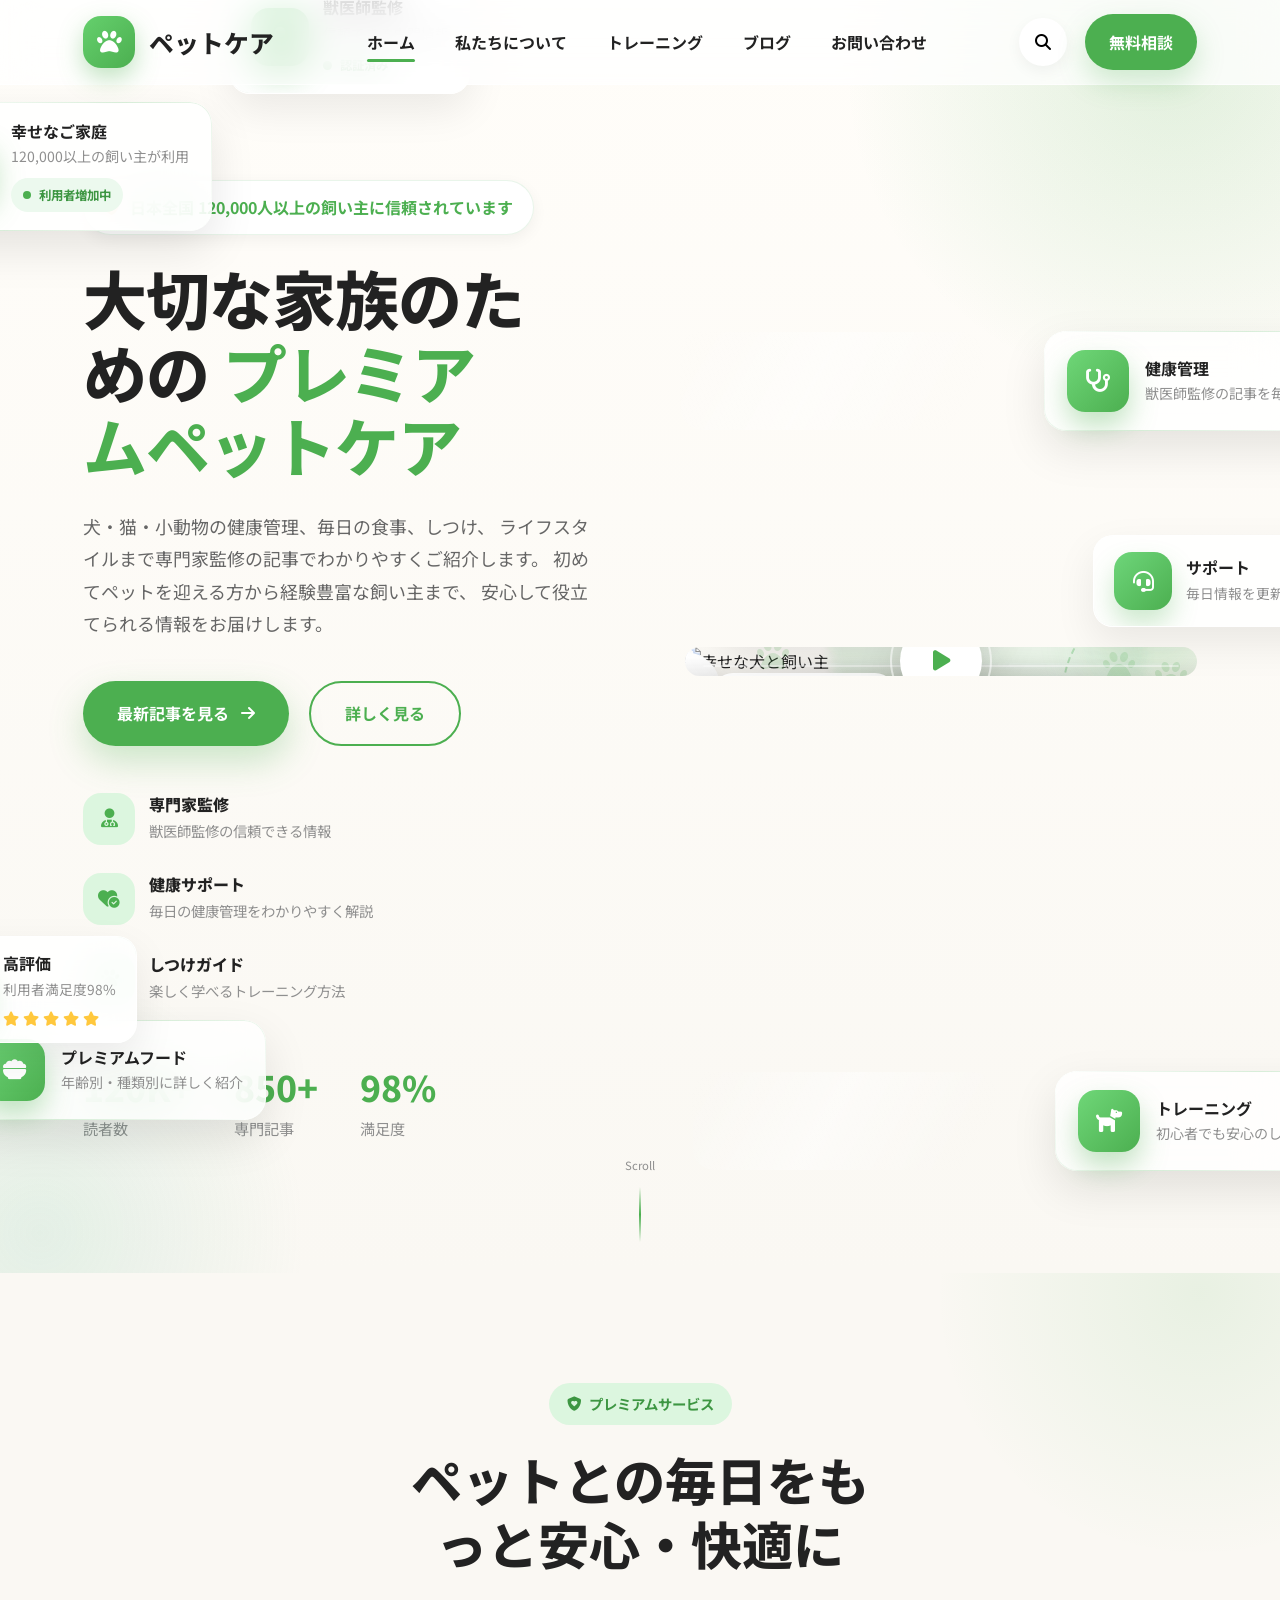
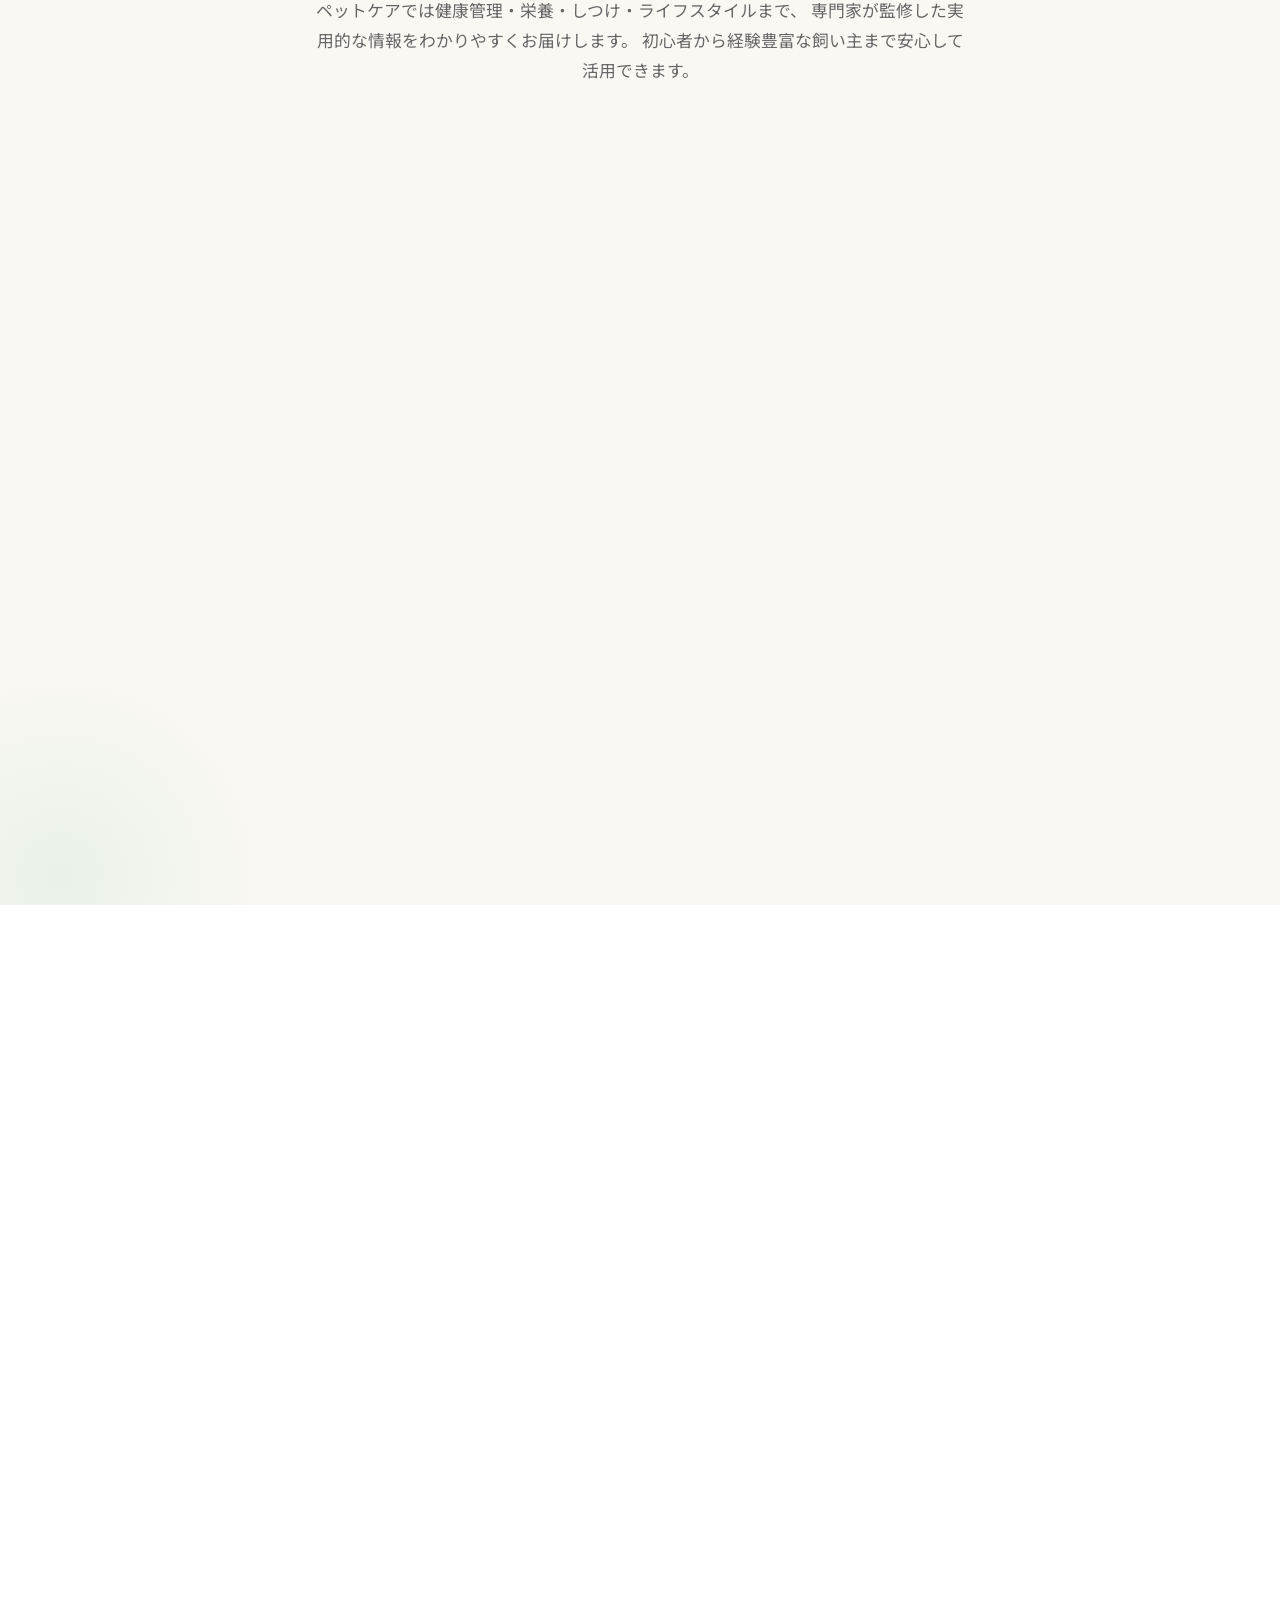
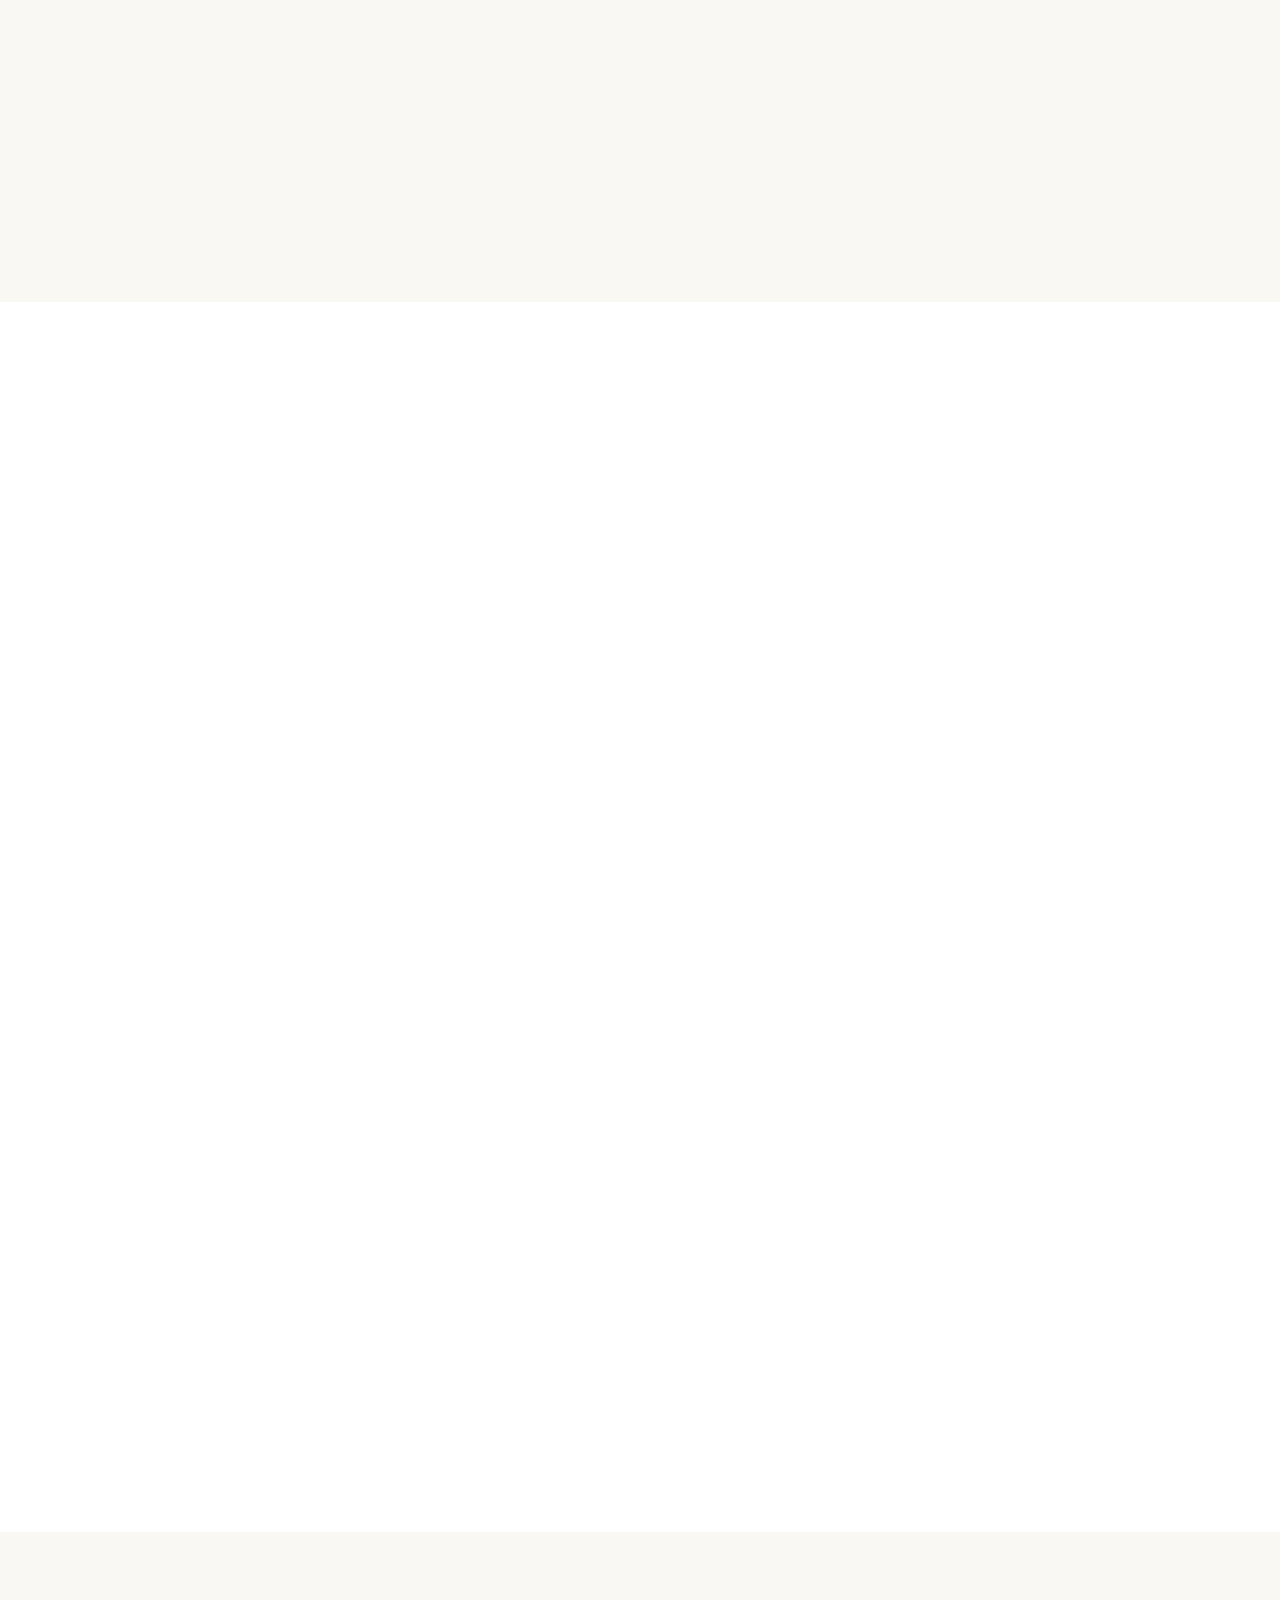
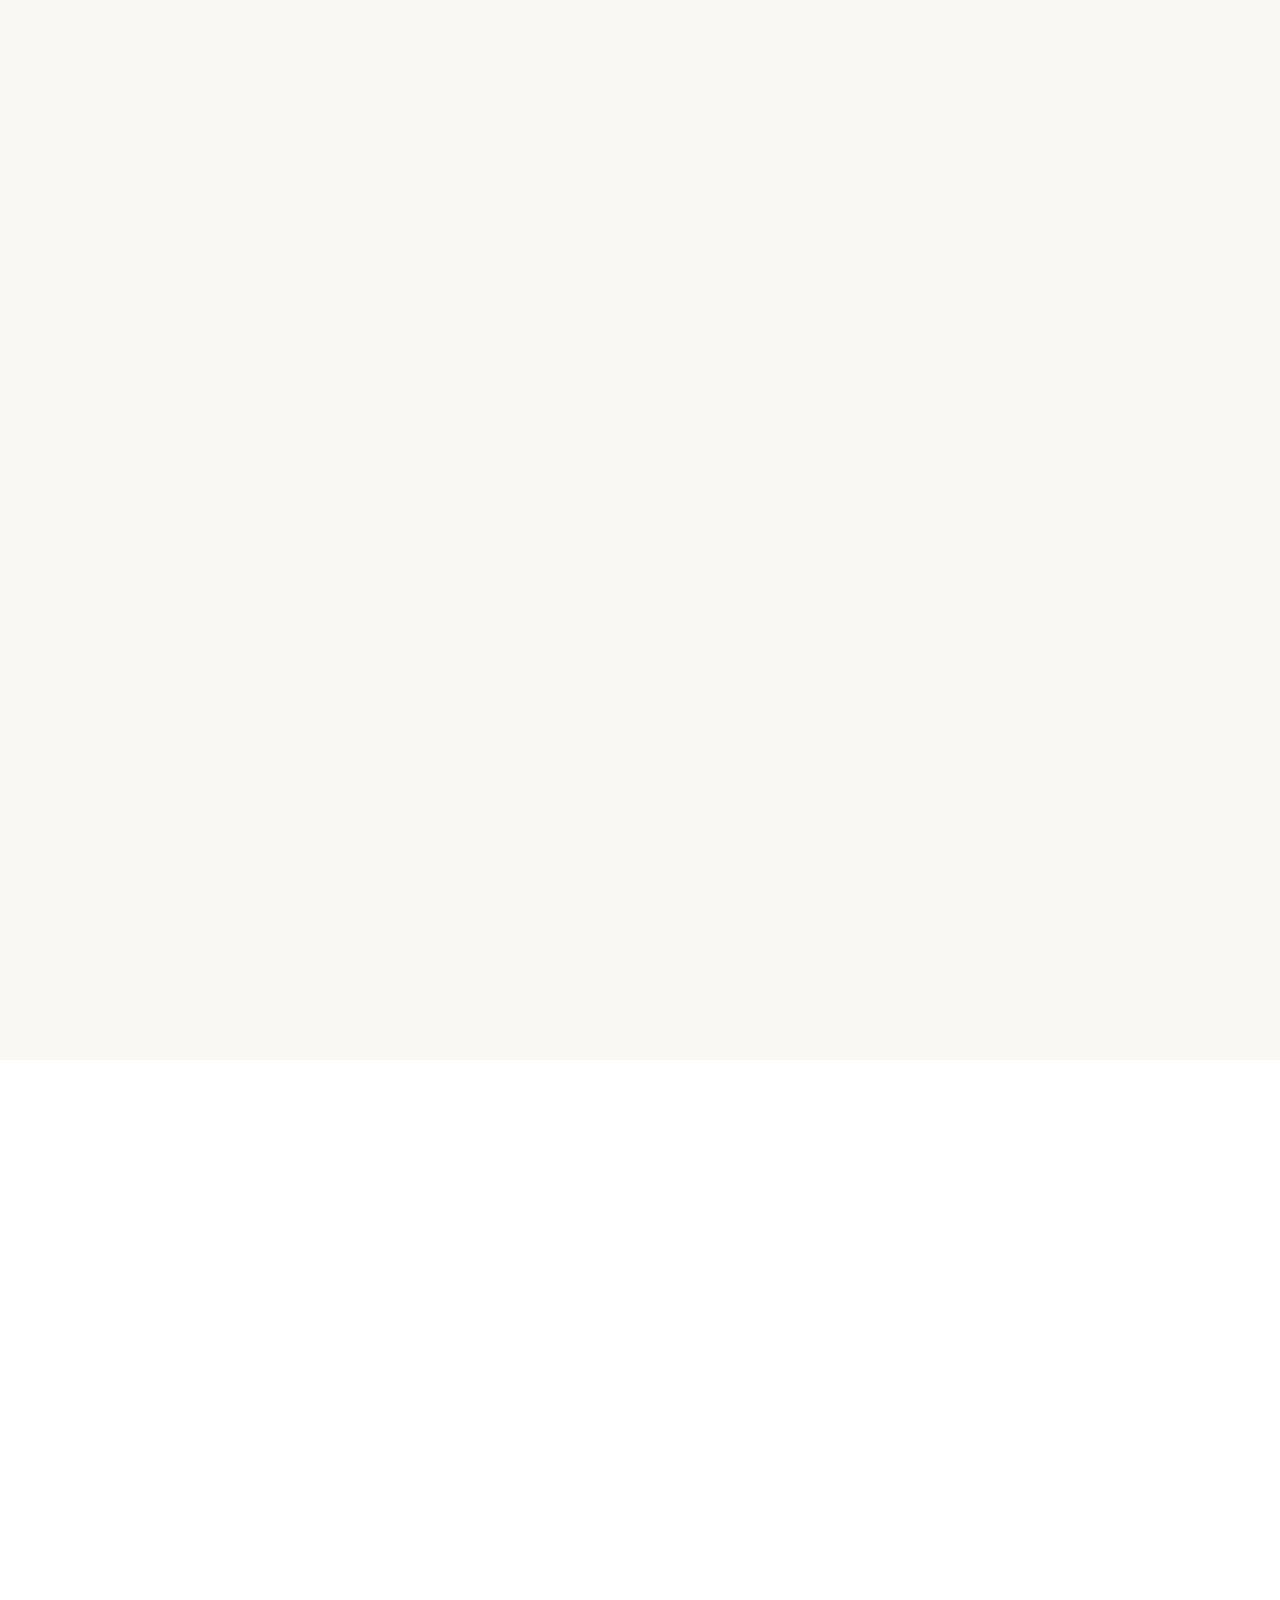
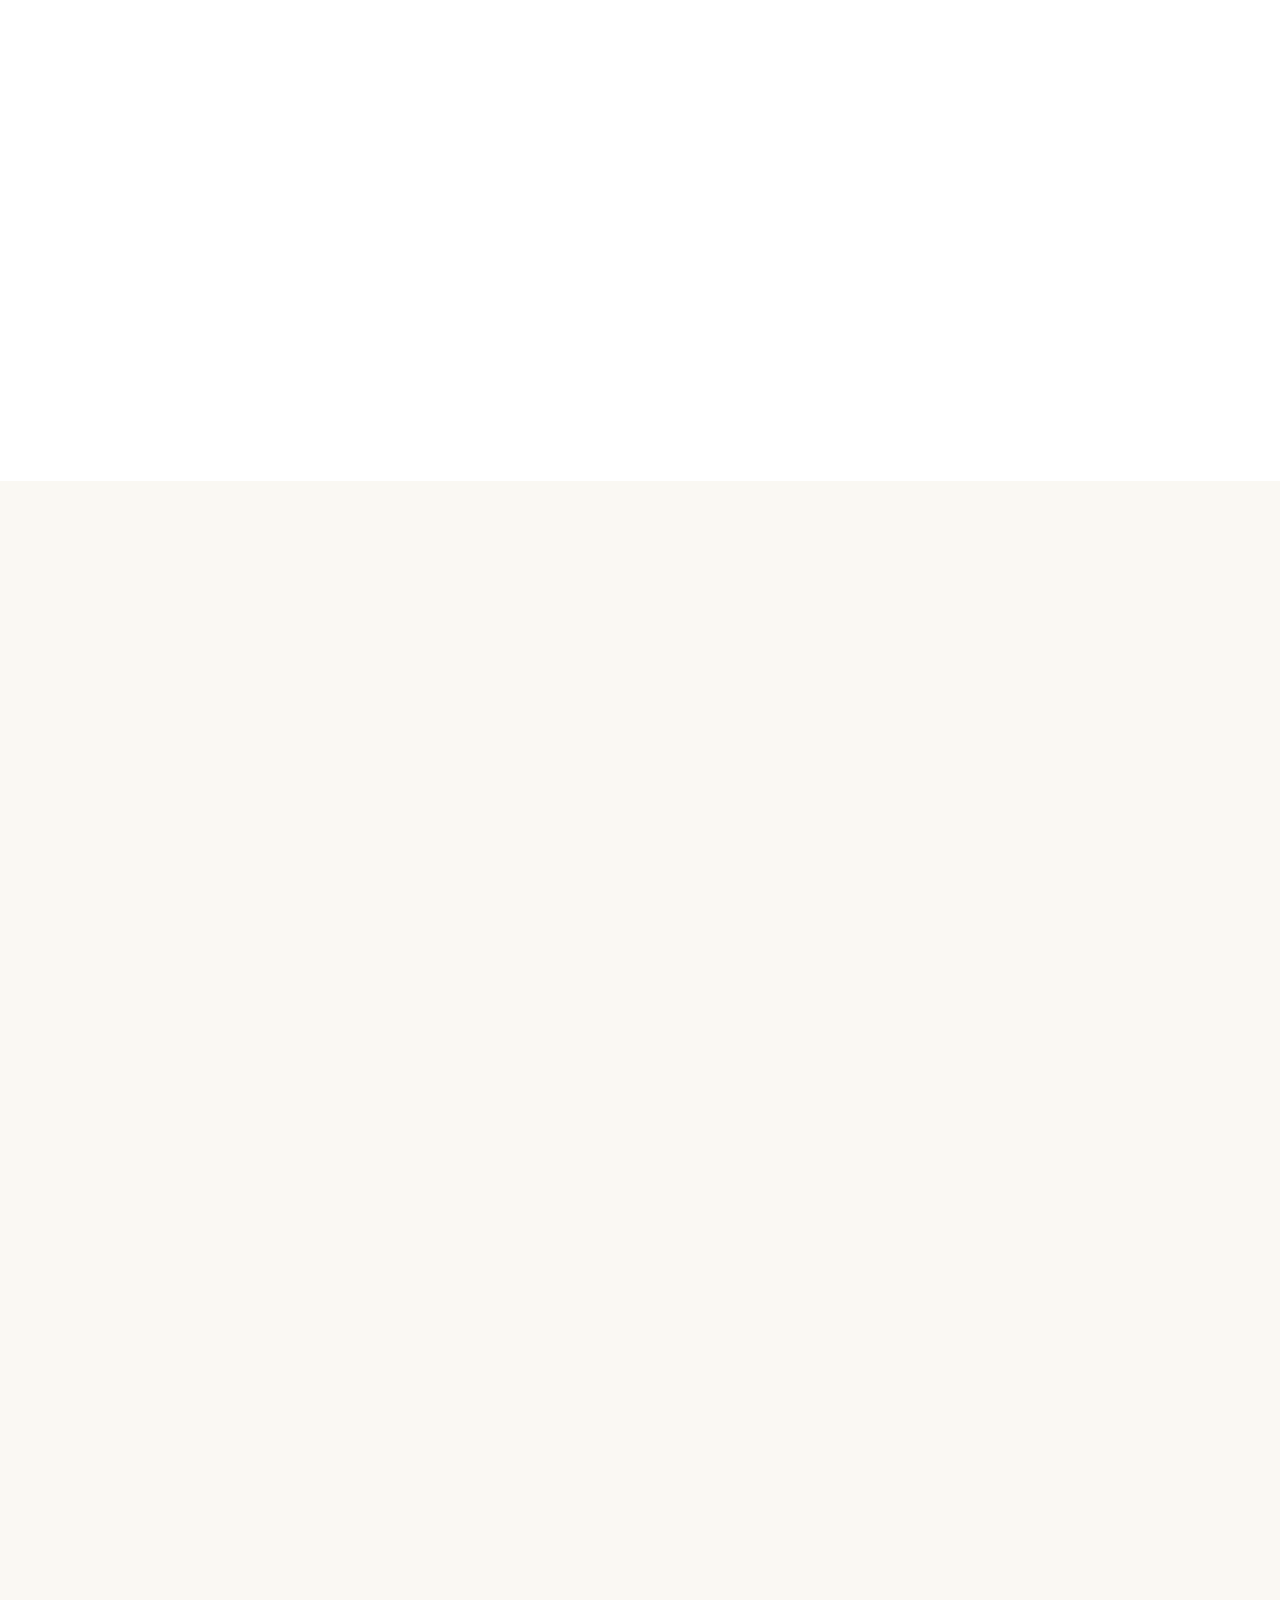
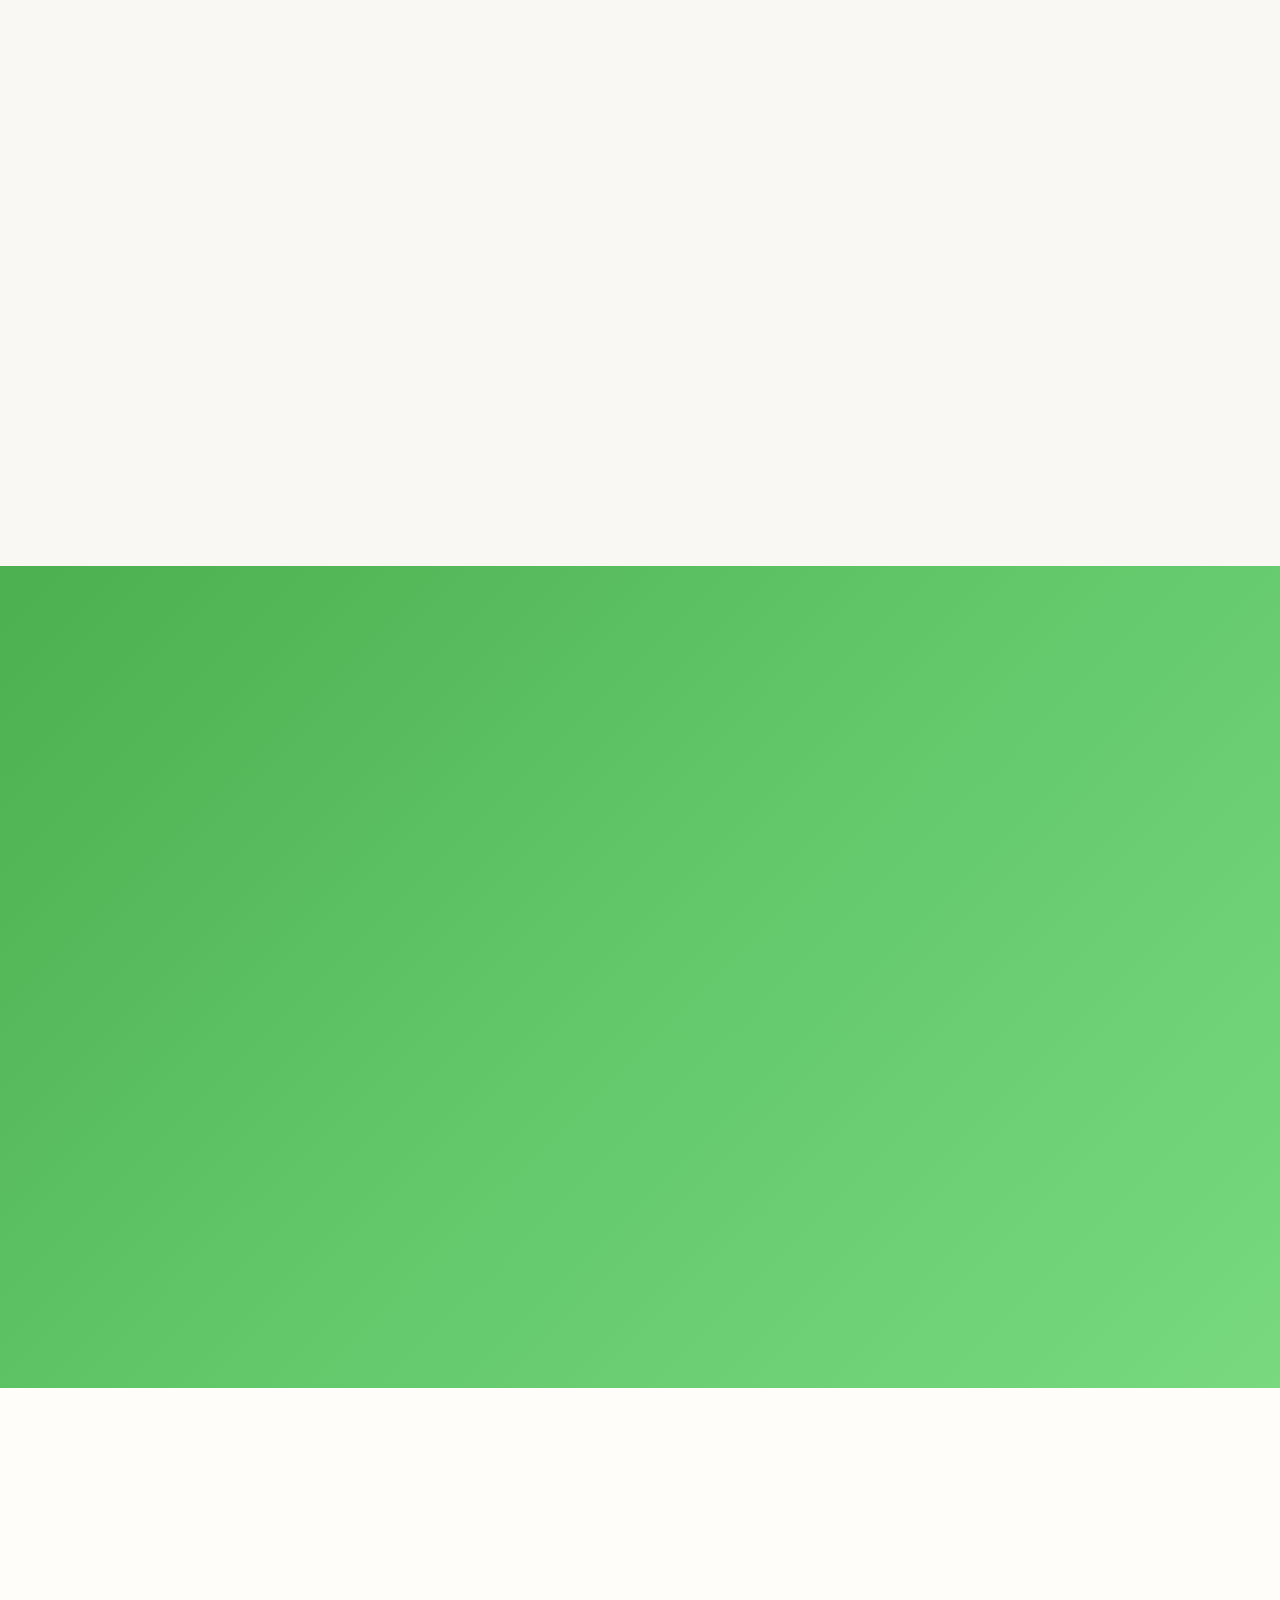
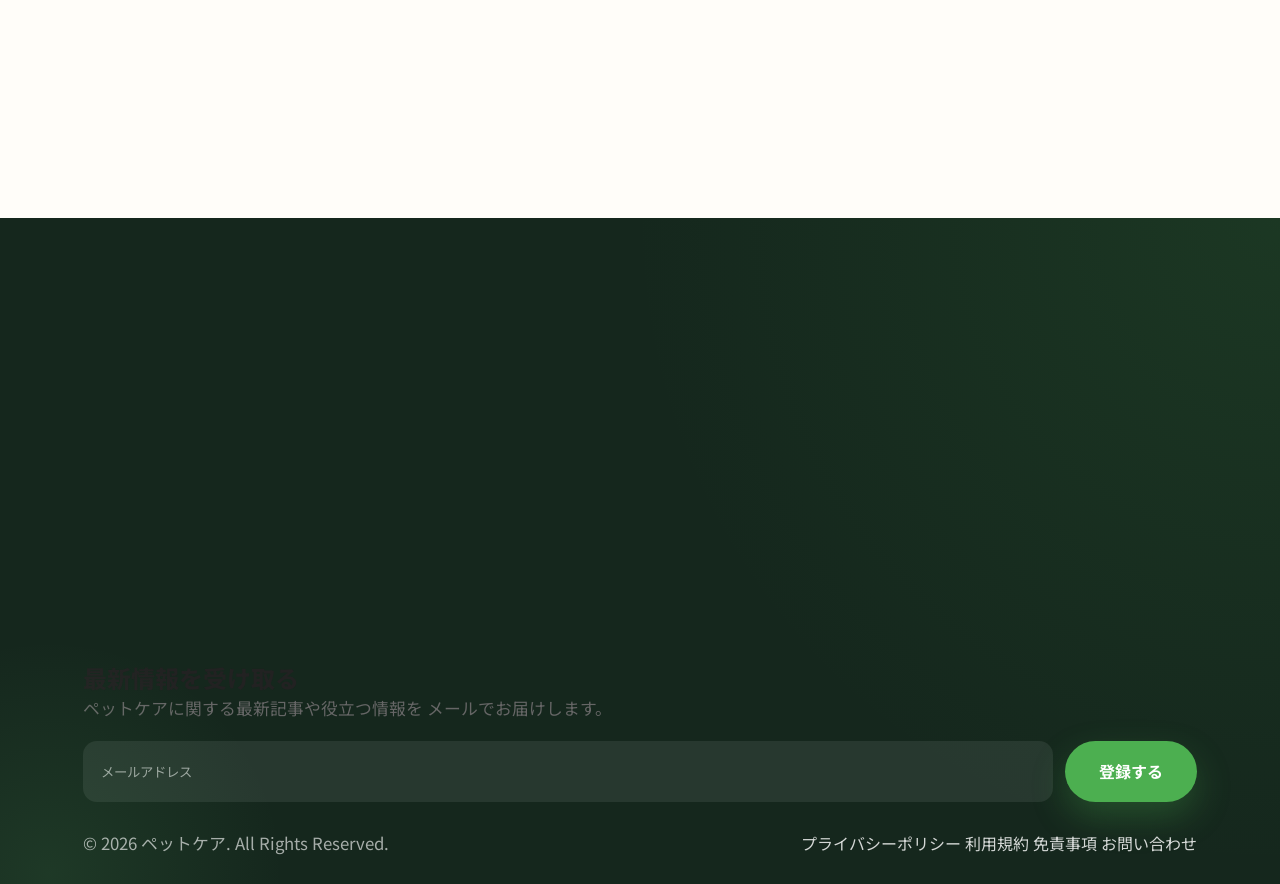
==== commit 7a3bd874: "Update index.html" ====
--- a/index.html
+++ b/index.html
@@ -2647,3 +2647,707 @@
     </div>
 
 </section>
+<!-- ==========================================================
+     NEWSLETTER & INSTAGRAM SECTION
+========================================================== -->
+
+<section class="newsletter" id="newsletter">
+
+    <div class="container">
+
+        <div class="newsletter-wrapper">
+
+            <!-- Newsletter Content -->
+
+            <div class="newsletter-content">
+
+                <span class="section-tag">
+
+                    <i class="fa-solid fa-envelope-open-text"></i>
+
+                    ニュースレター
+
+                </span>
+
+                <h2 class="section-title">
+
+                    最新のペットケア情報を
+                    メールで受け取りませんか？
+
+                </h2>
+
+                <p class="section-desc">
+
+                    健康管理・食事・しつけ・季節ごとのケアなど、
+                    専門家監修の最新記事や役立つ情報を
+                    定期的にお届けします。
+
+                </p>
+
+                <form class="newsletter-form">
+
+                    <div class="newsletter-input">
+
+                        <i class="fa-solid fa-envelope"></i>
+
+                        <input
+                            type="email"
+                            name="email"
+                            placeholder="メールアドレスを入力してください"
+                            required>
+
+                    </div>
+
+                    <button
+                        type="submit"
+                        class="btn btn-primary">
+
+                        無料登録
+
+                        <i class="fa-solid fa-paper-plane"></i>
+
+                    </button>
+
+                </form>
+
+                <div class="newsletter-features">
+
+                    <span>
+
+                        <i class="fa-solid fa-check-circle"></i>
+
+                        無料登録
+
+                    </span>
+
+                    <span>
+
+                        <i class="fa-solid fa-check-circle"></i>
+
+                        いつでも解除可能
+
+                    </span>
+
+                    <span>
+
+                        <i class="fa-solid fa-check-circle"></i>
+
+                        スパムメールなし
+
+                    </span>
+
+                </div>
+
+            </div>
+
+            <!-- Newsletter Illustration -->
+
+            <div class="newsletter-image">
+
+                <img
+                    src="https://images.unsplash.com/photo-1450778869180-41d0601e046e?auto=format&fit=crop&w=900&q=80"
+                    alt="ペットニュースレター">
+
+            </div>
+
+        </div>
+
+    </div>
+
+</section>
+
+<!-- ==========================================================
+     INSTAGRAM GALLERY
+========================================================== -->
+
+<section class="instagram" id="instagram">
+
+    <div class="container">
+
+        <div class="section-header">
+
+            <span class="section-tag">
+
+                <i class="fa-brands fa-instagram"></i>
+
+                Instagram
+
+            </span>
+
+            <h2 class="section-title">
+
+                ペットたちの素敵な毎日
+
+            </h2>
+
+            <p class="section-desc">
+
+                飼い主の皆さまから届いた写真をご紹介しています。
+                愛らしい表情や日常のワンシーンをぜひお楽しみください。
+
+            </p>
+
+        </div>
+
+        <!-- Gallery -->
+
+        <div class="instagram-gallery">
+
+            <a href="#" class="instagram-item">
+
+                <img
+                    src="https://images.unsplash.com/photo-1517849845537-4d257902454a?auto=format&fit=crop&w=600&q=80"
+                    alt="犬">
+
+                <span>
+
+                    <i class="fa-brands fa-instagram"></i>
+
+                </span>
+
+            </a>
+
+            <a href="#" class="instagram-item">
+
+                <img
+                    src="https://images.unsplash.com/photo-1519052537078-e6302a4968d4?auto=format&fit=crop&w=600&q=80"
+                    alt="猫">
+
+                <span>
+
+                    <i class="fa-brands fa-instagram"></i>
+
+                </span>
+
+            </a>
+
+            <a href="#" class="instagram-item">
+
+                <img
+                    src="https://images.unsplash.com/photo-1548199973-03cce0bbc87b?auto=format&fit=crop&w=600&q=80"
+                    alt="犬">
+
+                <span>
+
+                    <i class="fa-brands fa-instagram"></i>
+
+                </span>
+
+            </a>
+
+            <a href="#" class="instagram-item">
+
+                <img
+                    src="https://images.unsplash.com/photo-1583512603806-077998240c7a?auto=format&fit=crop&w=600&q=80"
+                    alt="犬">
+
+                <span>
+
+                    <i class="fa-brands fa-instagram"></i>
+
+                </span>
+
+            </a>
+
+            <a href="#" class="instagram-item">
+
+                <img
+                    src="https://images.unsplash.com/photo-1444464666168-49d633b86797?auto=format&fit=crop&w=600&q=80"
+                    alt="鳥">
+
+                <span>
+
+                    <i class="fa-brands fa-instagram"></i>
+
+                </span>
+
+            </a>
+
+            <a href="#" class="instagram-item">
+
+                <img
+                    src="https://images.unsplash.com/photo-1425082661705-1834bfd09dca?auto=format&fit=crop&w=600&q=80"
+                    alt="小動物">
+
+                <span>
+
+                    <i class="fa-brands fa-instagram"></i>
+
+                </span>
+
+            </a>
+
+        </div>
+
+        <!-- Instagram CTA -->
+
+        <div class="instagram-footer">
+
+            <p>
+
+                ハッシュタグ
+                <strong>#ペットケア</strong>
+                を付けて投稿すると掲載される場合があります。
+
+            </p>
+
+            <a
+                href="#"
+                class="btn btn-outline">
+
+                <i class="fa-brands fa-instagram"></i>
+
+                Instagramを見る
+
+            </a>
+
+        </div>
+
+    </div>
+
+</section>
+<!-- ==========================================================
+     PREMIUM CALL TO ACTION SECTION
+========================================================== -->
+
+<section class="cta" id="cta">
+
+    <div class="container">
+
+        <div class="cta-wrapper">
+
+            <!-- Background Elements -->
+
+            <div class="cta-blob cta-blob-1"></div>
+            <div class="cta-blob cta-blob-2"></div>
+
+            <!-- Content -->
+
+            <div class="cta-content">
+
+                <span class="section-tag">
+
+                    <i class="fa-solid fa-heart-circle-check"></i>
+
+                    ペットともっと幸せな毎日へ
+
+                </span>
+
+                <h2 class="cta-title">
+
+                    大切な家族の健康を、
+                    今日から一緒に守りませんか？
+
+                </h2>
+
+                <p class="cta-text">
+
+                    健康管理・食事・しつけ・ライフスタイルまで、
+                    専門家監修の最新情報を無料でご利用いただけます。
+                    あなたとペットが毎日安心して暮らせるよう、
+                    信頼できる情報を継続してお届けします。
+
+                </p>
+
+                <!-- CTA Features -->
+
+                <div class="cta-features">
+
+                    <div class="cta-feature">
+
+                        <i class="fa-solid fa-circle-check"></i>
+
+                        <span>専門家監修の記事</span>
+
+                    </div>
+
+                    <div class="cta-feature">
+
+                        <i class="fa-solid fa-circle-check"></i>
+
+                        <span>毎週新しいコンテンツ</span>
+
+                    </div>
+
+                    <div class="cta-feature">
+
+                        <i class="fa-solid fa-circle-check"></i>
+
+                        <span>完全無料で利用可能</span>
+
+                    </div>
+
+                    <div class="cta-feature">
+
+                        <i class="fa-solid fa-circle-check"></i>
+
+                        <span>初心者にもわかりやすい解説</span>
+
+                    </div>
+
+                </div>
+
+                <!-- CTA Buttons -->
+
+                <div class="cta-buttons">
+
+                    <a
+                        href="blog.html"
+                        class="btn btn-primary">
+
+                        <i class="fa-solid fa-book-open"></i>
+
+                        記事を読む
+
+                    </a>
+
+                    <a
+                        href="contact.html"
+                        class="btn btn-outline">
+
+                        <i class="fa-solid fa-envelope"></i>
+
+                        お問い合わせ
+
+                    </a>
+
+                </div>
+
+            </div>
+
+            <!-- CTA Right -->
+
+            <div class="cta-card">
+
+                <div class="cta-card-header">
+
+                    <div class="cta-card-icon">
+
+                        <i class="fa-solid fa-paw"></i>
+
+                    </div>
+
+                    <h3>
+
+                        Pet Care Community
+
+                    </h3>
+
+                </div>
+
+                <div class="cta-card-body">
+
+                    <div class="cta-stat">
+
+                        <h4>120K+</h4>
+
+                        <p>月間読者</p>
+
+                    </div>
+
+                    <div class="cta-stat">
+
+                        <h4>850+</h4>
+
+                        <p>専門記事</p>
+
+                    </div>
+
+                    <div class="cta-stat">
+
+                        <h4>98%</h4>
+
+                        <p>利用者満足度</p>
+
+                    </div>
+
+                </div>
+
+                <div class="cta-divider"></div>
+
+                <div class="cta-card-footer">
+
+                    <div class="online-indicator">
+
+                        <span class="online-dot"></span>
+
+                        現在も新しい記事を更新中
+
+                    </div>
+
+                    <a
+                        href="blog.html"
+                        class="cta-link">
+
+                        今すぐ見る
+
+                        <i class="fa-solid fa-arrow-right"></i>
+
+                    </a>
+
+                </div>
+
+            </div>
+
+        </div>
+
+    </div>
+
+</section>
+<!-- ==========================================================
+     PREMIUM FOOTER
+========================================================== -->
+
+<footer class="footer">
+
+    <div class="container">
+
+        <div class="footer-grid">
+
+            <!-- About -->
+
+            <div class="footer-column">
+
+                <a href="index.html" class="footer-logo">
+
+                    <i class="fa-solid fa-paw"></i>
+
+                    <span>ペットケア</span>
+
+                </a>
+
+                <p class="footer-text">
+
+                    ペットケアは、日本全国の飼い主へ向けて
+                    健康管理・食事・しつけ・ライフスタイルに関する
+                    信頼できる情報を発信するプレミアムペットメディアです。
+
+                </p>
+
+                <div class="footer-social">
+
+                    <a href="#" aria-label="Facebook">
+                        <i class="fa-brands fa-facebook-f"></i>
+                    </a>
+
+                    <a href="#" aria-label="Instagram">
+                        <i class="fa-brands fa-instagram"></i>
+                    </a>
+
+                    <a href="#" aria-label="X">
+                        <i class="fa-brands fa-x-twitter"></i>
+                    </a>
+
+                    <a href="#" aria-label="YouTube">
+                        <i class="fa-brands fa-youtube"></i>
+                    </a>
+
+                </div>
+
+            </div>
+
+            <!-- Quick Links -->
+
+            <div class="footer-column">
+
+                <h3>
+
+                    サイトマップ
+
+                </h3>
+
+                <ul>
+
+                    <li><a href="index.html">ホーム</a></li>
+                    <li><a href="about.html">私たちについて</a></li>
+                    <li><a href="training.html">トレーニング</a></li>
+                    <li><a href="blog.html">ブログ</a></li>
+                    <li><a href="contact.html">お問い合わせ</a></li>
+
+                </ul>
+
+            </div>
+
+            <!-- Categories -->
+
+            <div class="footer-column">
+
+                <h3>
+
+                    人気カテゴリー
+
+                </h3>
+
+                <ul>
+
+                    <li><a href="blog.html">犬の健康管理</a></li>
+                    <li><a href="blog.html">猫の暮らし</a></li>
+                    <li><a href="blog.html">ペットの栄養</a></li>
+                    <li><a href="training.html">しつけガイド</a></li>
+                    <li><a href="blog.html">ペットライフ</a></li>
+
+                </ul>
+
+            </div>
+
+            <!-- Contact -->
+
+            <div class="footer-column">
+
+                <h3>
+
+                    お問い合わせ
+
+                </h3>
+
+                <ul class="footer-contact">
+
+                    <li>
+
+                        <i class="fa-solid fa-envelope"></i>
+
+                        <span>
+
+                            contact@example.com
+
+                        </span>
+
+                    </li>
+
+                    <li>
+
+                        <i class="fa-solid fa-globe"></i>
+
+                        <span>
+
+                            www.example.com
+
+                        </span>
+
+                    </li>
+
+                    <li>
+
+                        <i class="fa-solid fa-clock"></i>
+
+                        <span>
+
+                            24時間いつでもご利用いただけます
+
+                        </span>
+
+                    </li>
+
+                </ul>
+
+            </div>
+
+        </div>
+
+        <!-- Newsletter -->
+
+        <div class="footer-newsletter">
+
+            <div>
+
+                <h3>
+
+                    最新情報を受け取る
+
+                </h3>
+
+                <p>
+
+                    ペットケアに関する最新記事や役立つ情報を
+                    メールでお届けします。
+
+                </p>
+
+            </div>
+
+            <form class="footer-newsletter-form">
+
+                <input
+                    type="email"
+                    placeholder="メールアドレス"
+                    required>
+
+                <button
+                    type="submit"
+                    class="btn btn-primary">
+
+                    登録する
+
+                </button>
+
+            </form>
+
+        </div>
+
+        <!-- Footer Bottom -->
+
+        <div class="footer-bottom">
+
+            <p>
+
+                © 2026 ペットケア.
+                All Rights Reserved.
+
+            </p>
+
+            <div class="footer-links">
+
+                <a href="privacy.html">
+
+                    プライバシーポリシー
+
+                </a>
+
+                <a href="terms.html">
+
+                    利用規約
+
+                </a>
+
+                <a href="disclaimer.html">
+
+                    免責事項
+
+                </a>
+
+                <a href="contact.html">
+
+                    お問い合わせ
+
+                </a>
+
+            </div>
+
+        </div>
+
+    </div>
+
+</footer>
+
+<!-- ==========================================
+     Back To Top
+========================================== -->
+
+<button
+    id="backToTop"
+    class="back-to-top"
+    aria-label="トップへ戻る">
+
+    <i class="fa-solid fa-arrow-up"></i>
+
+</button>
+
+</main>
+
+<!-- JavaScript -->
+
+<script src="script.js"></script>
+
+</body>
+
+</html>
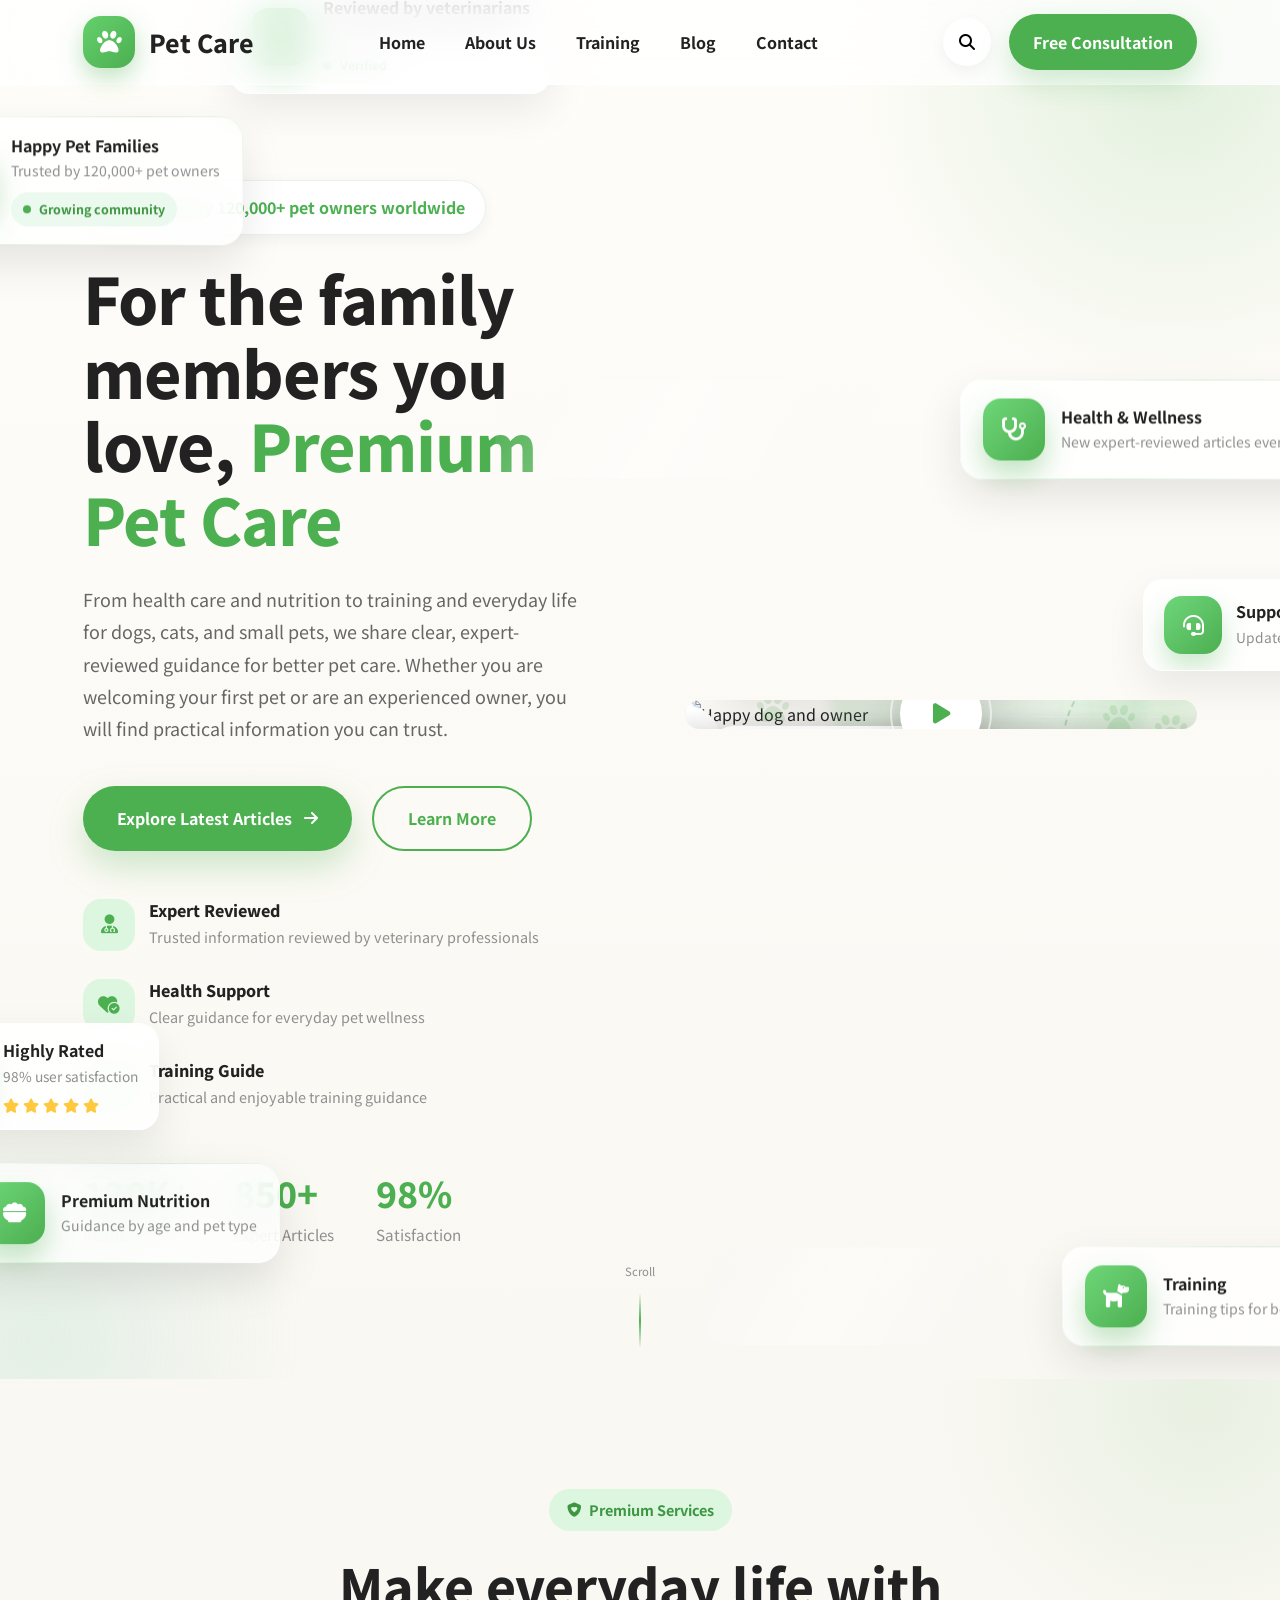
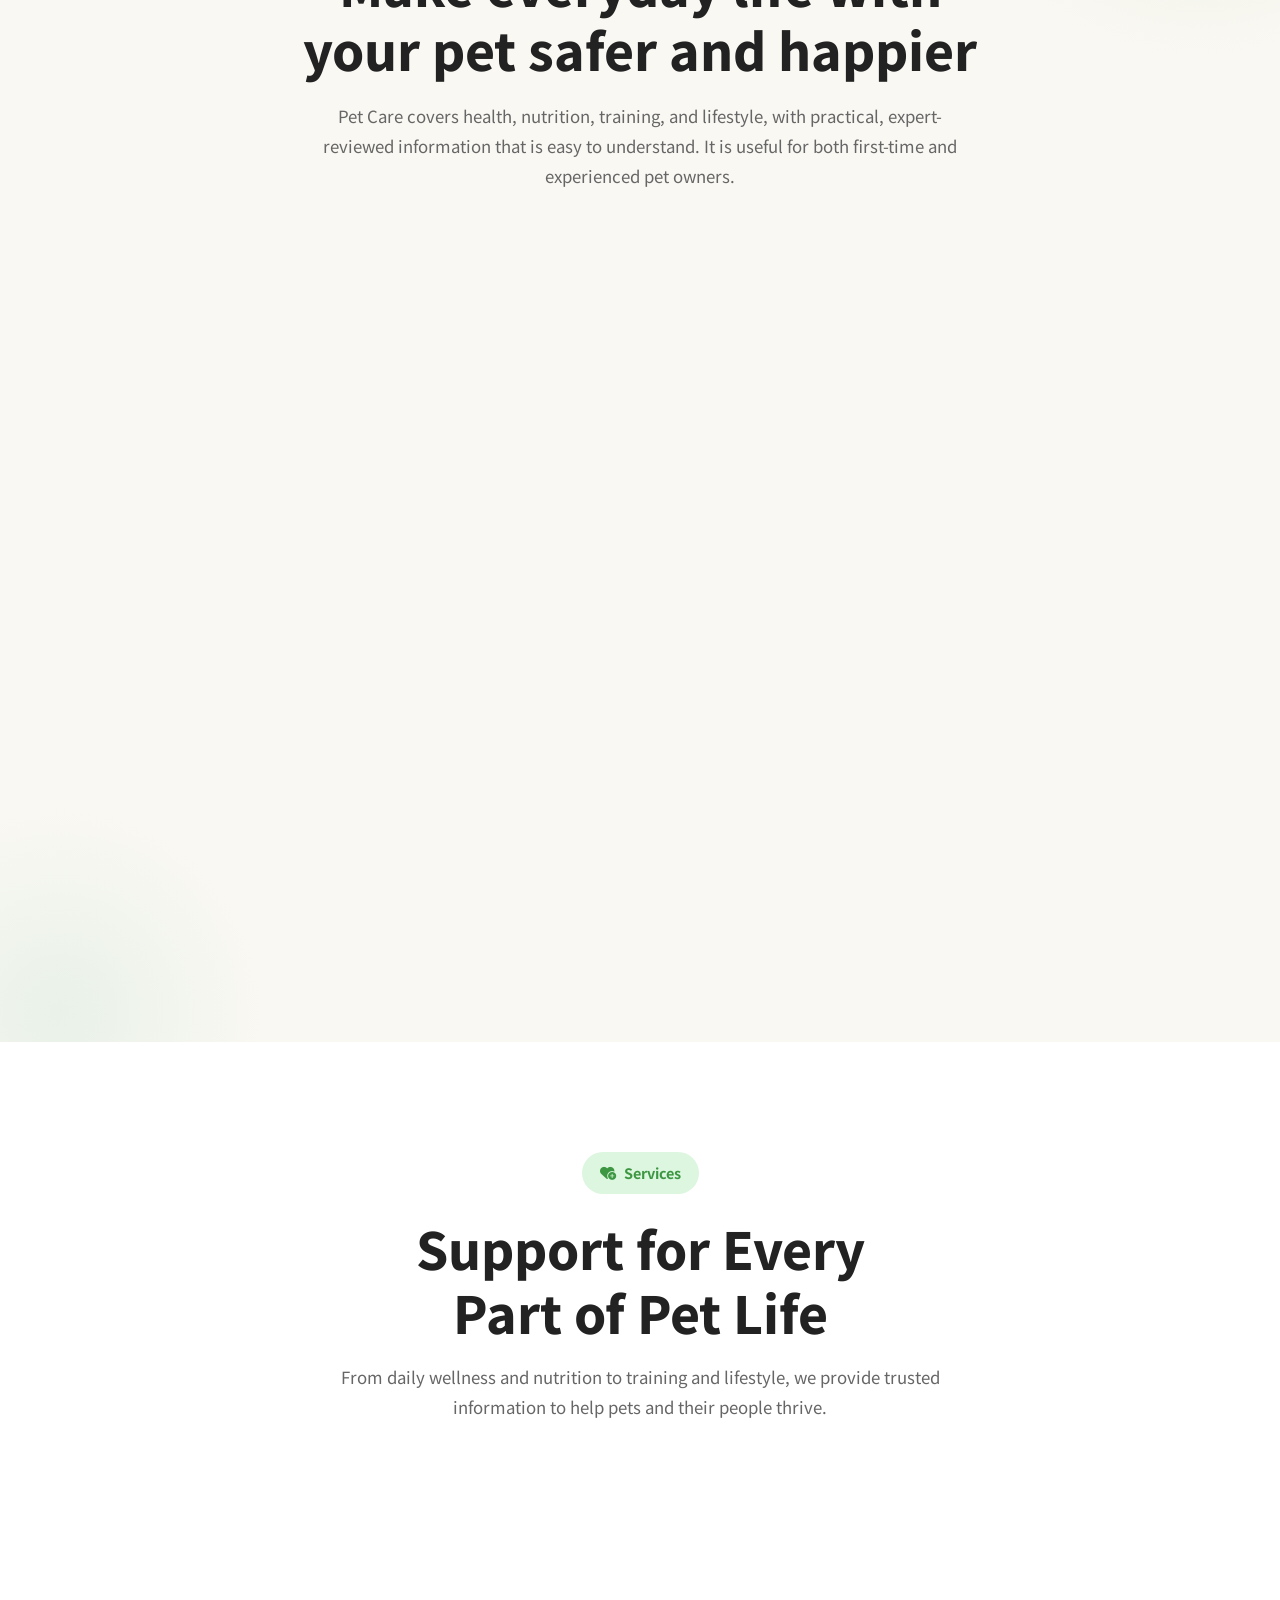
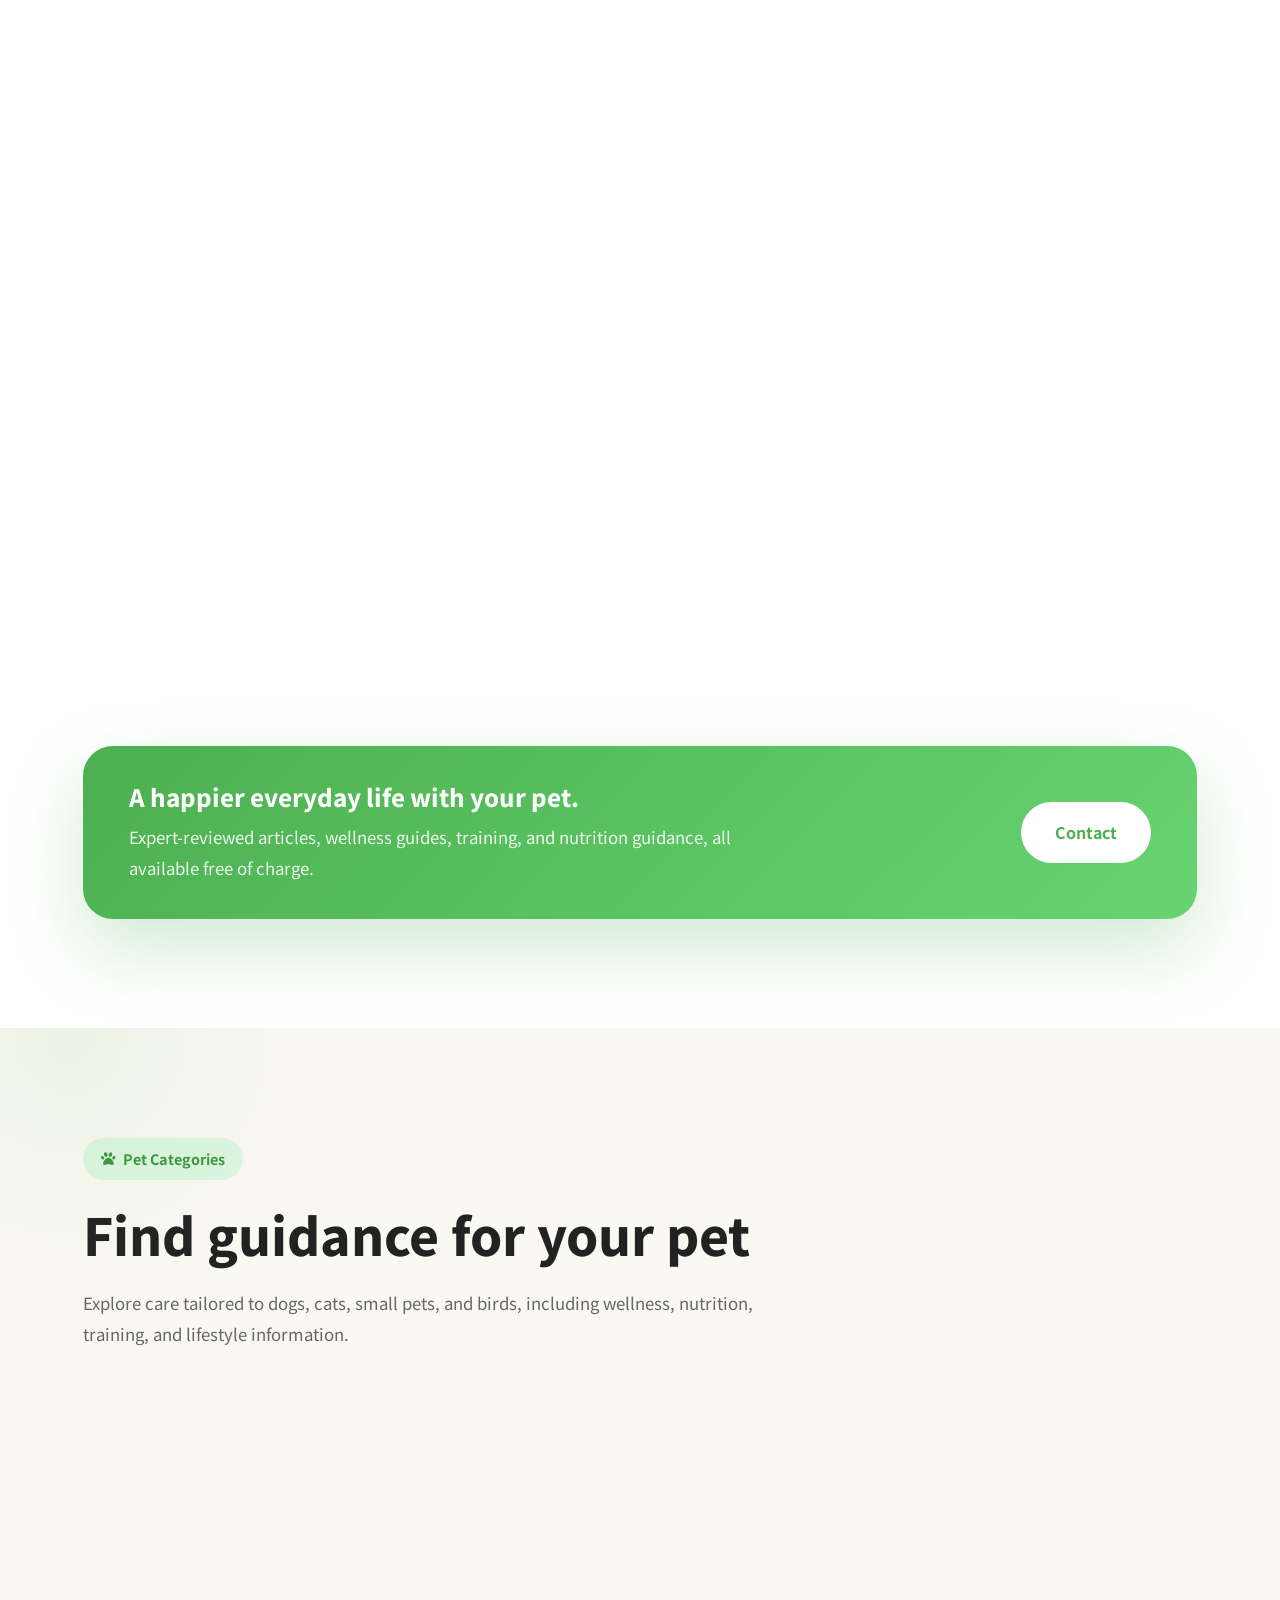
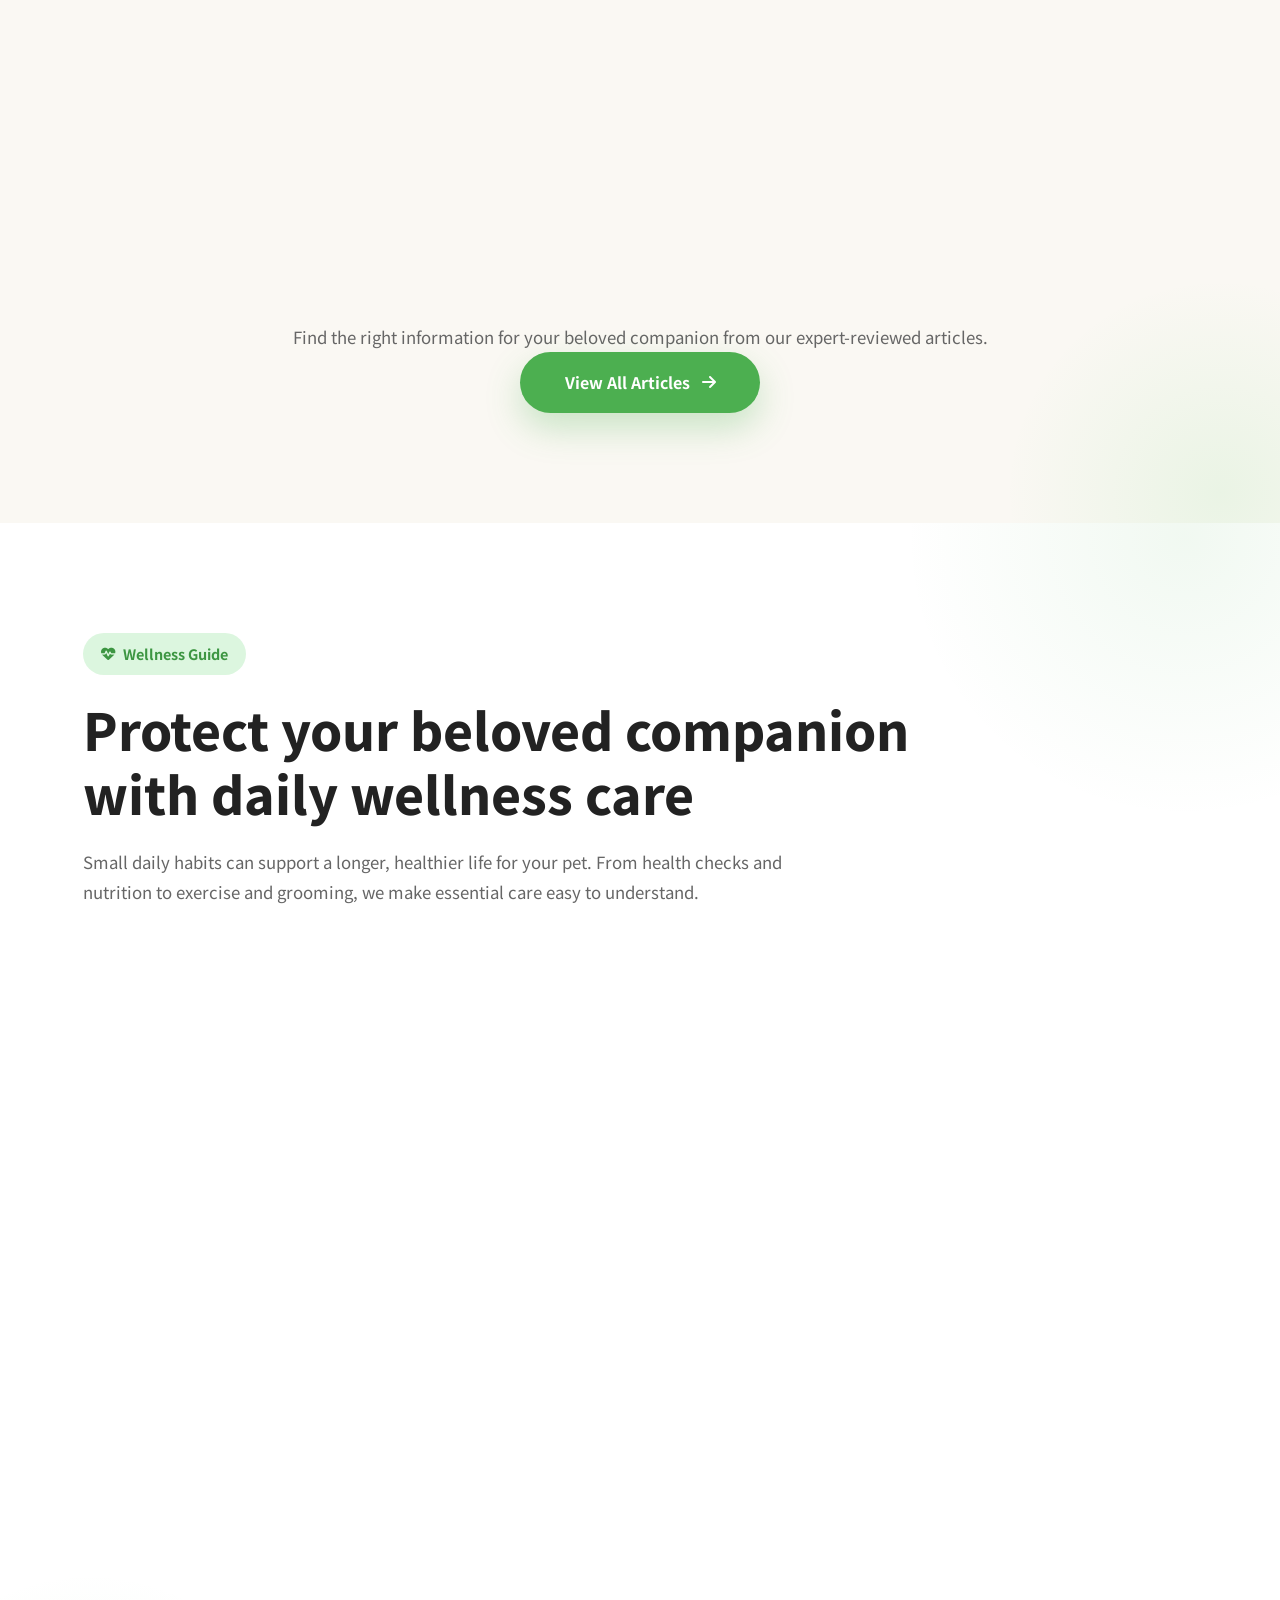
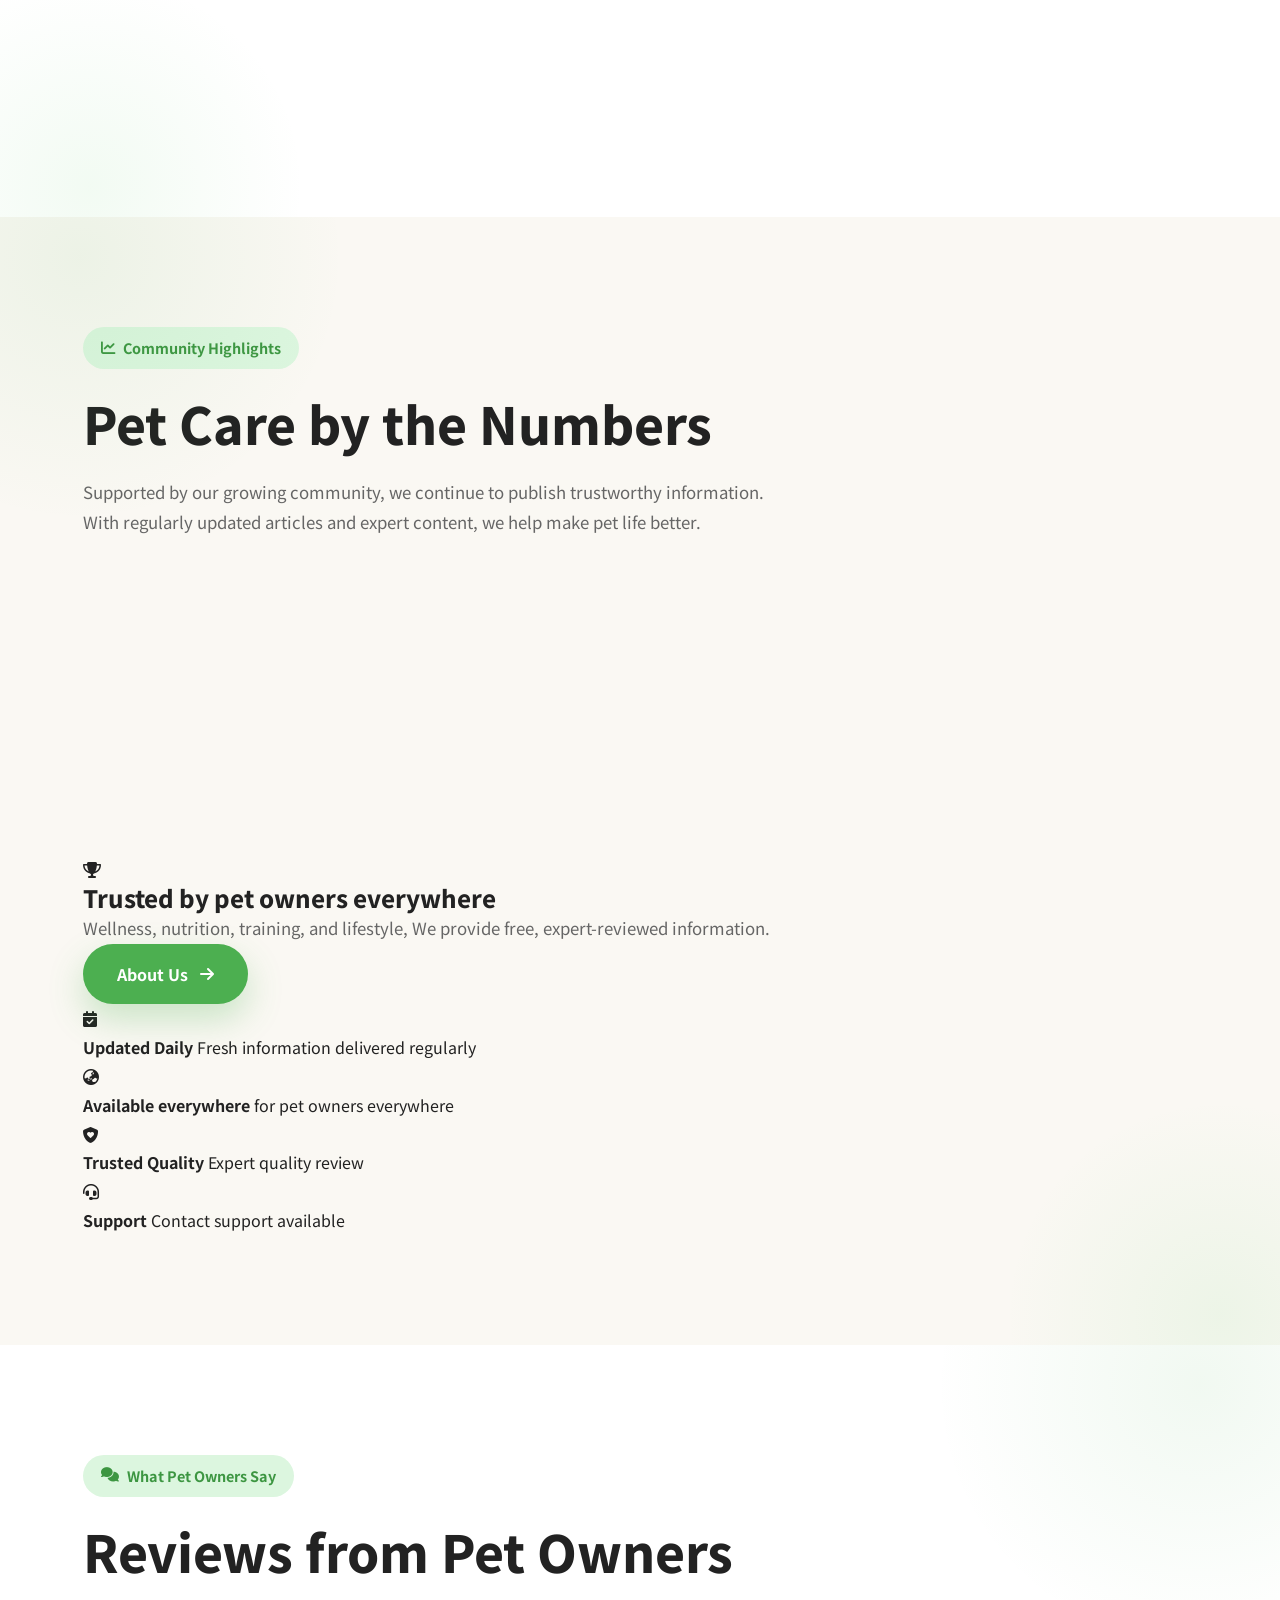
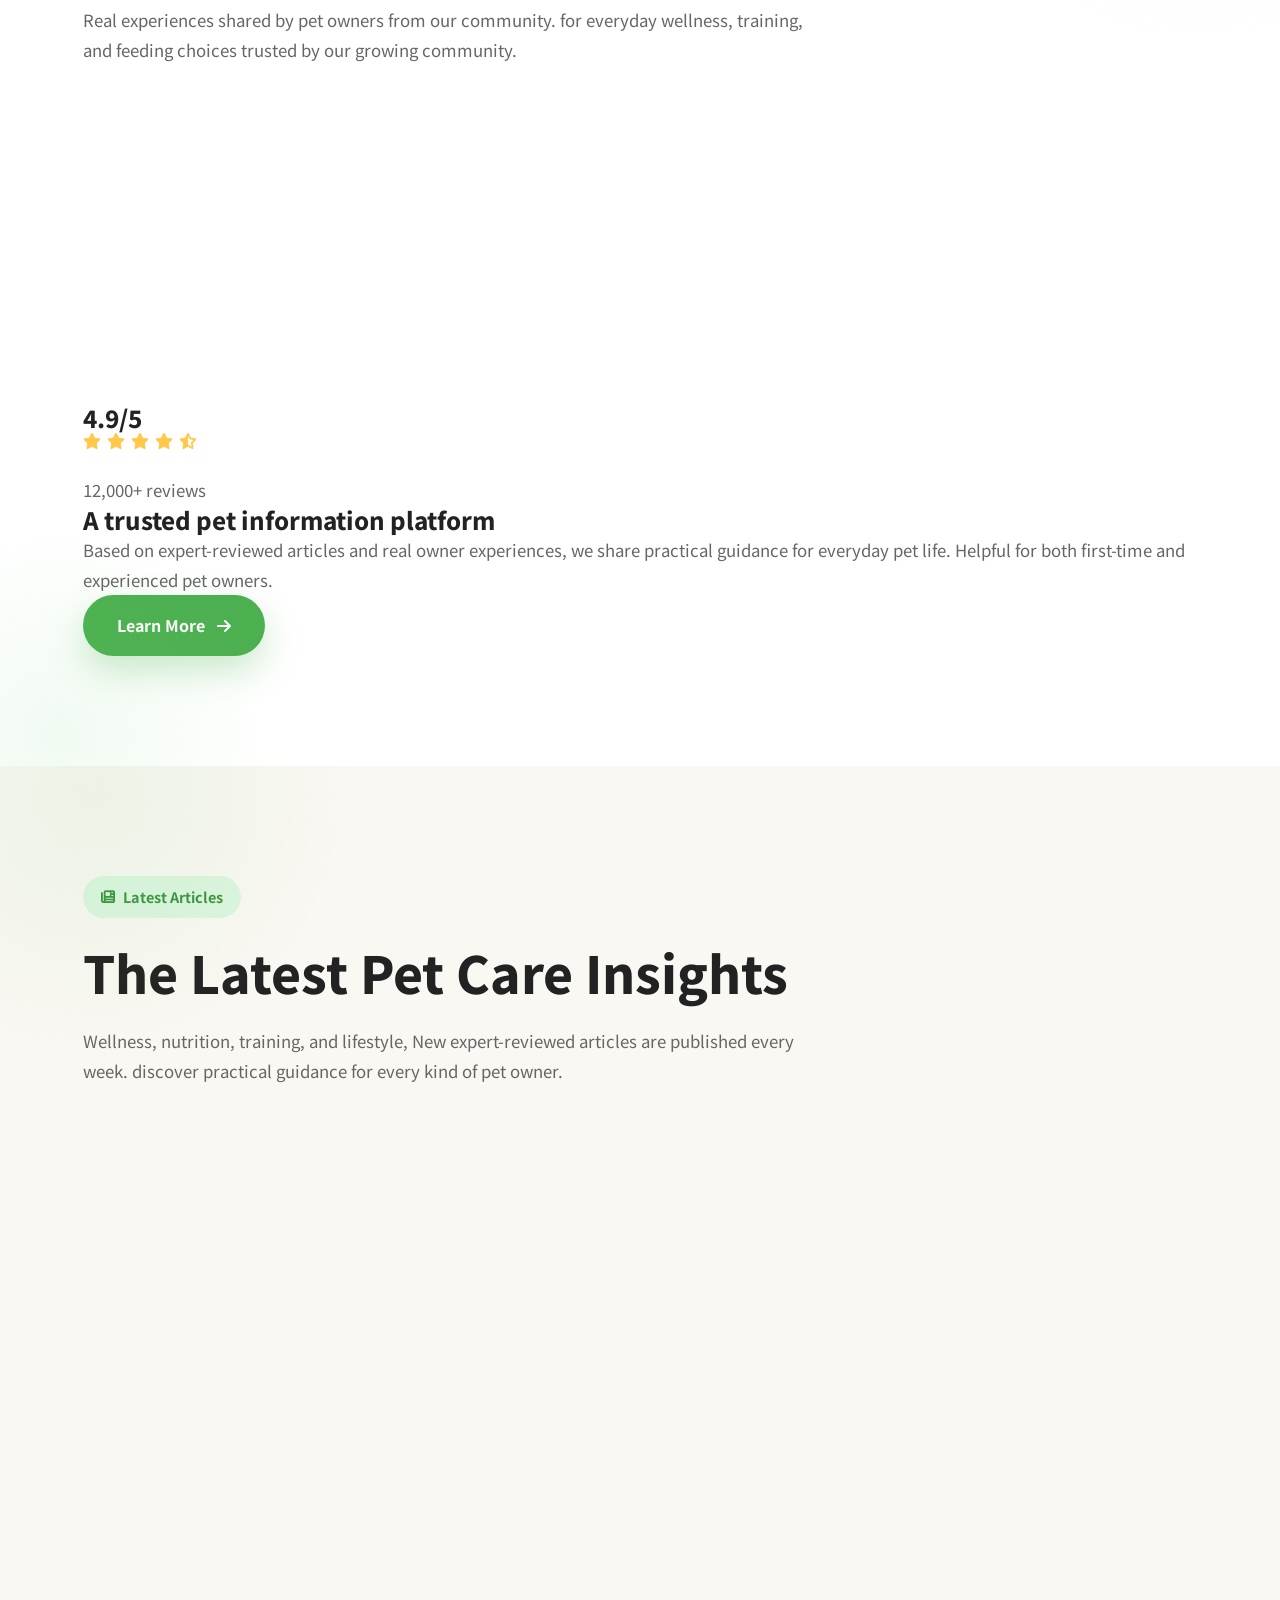
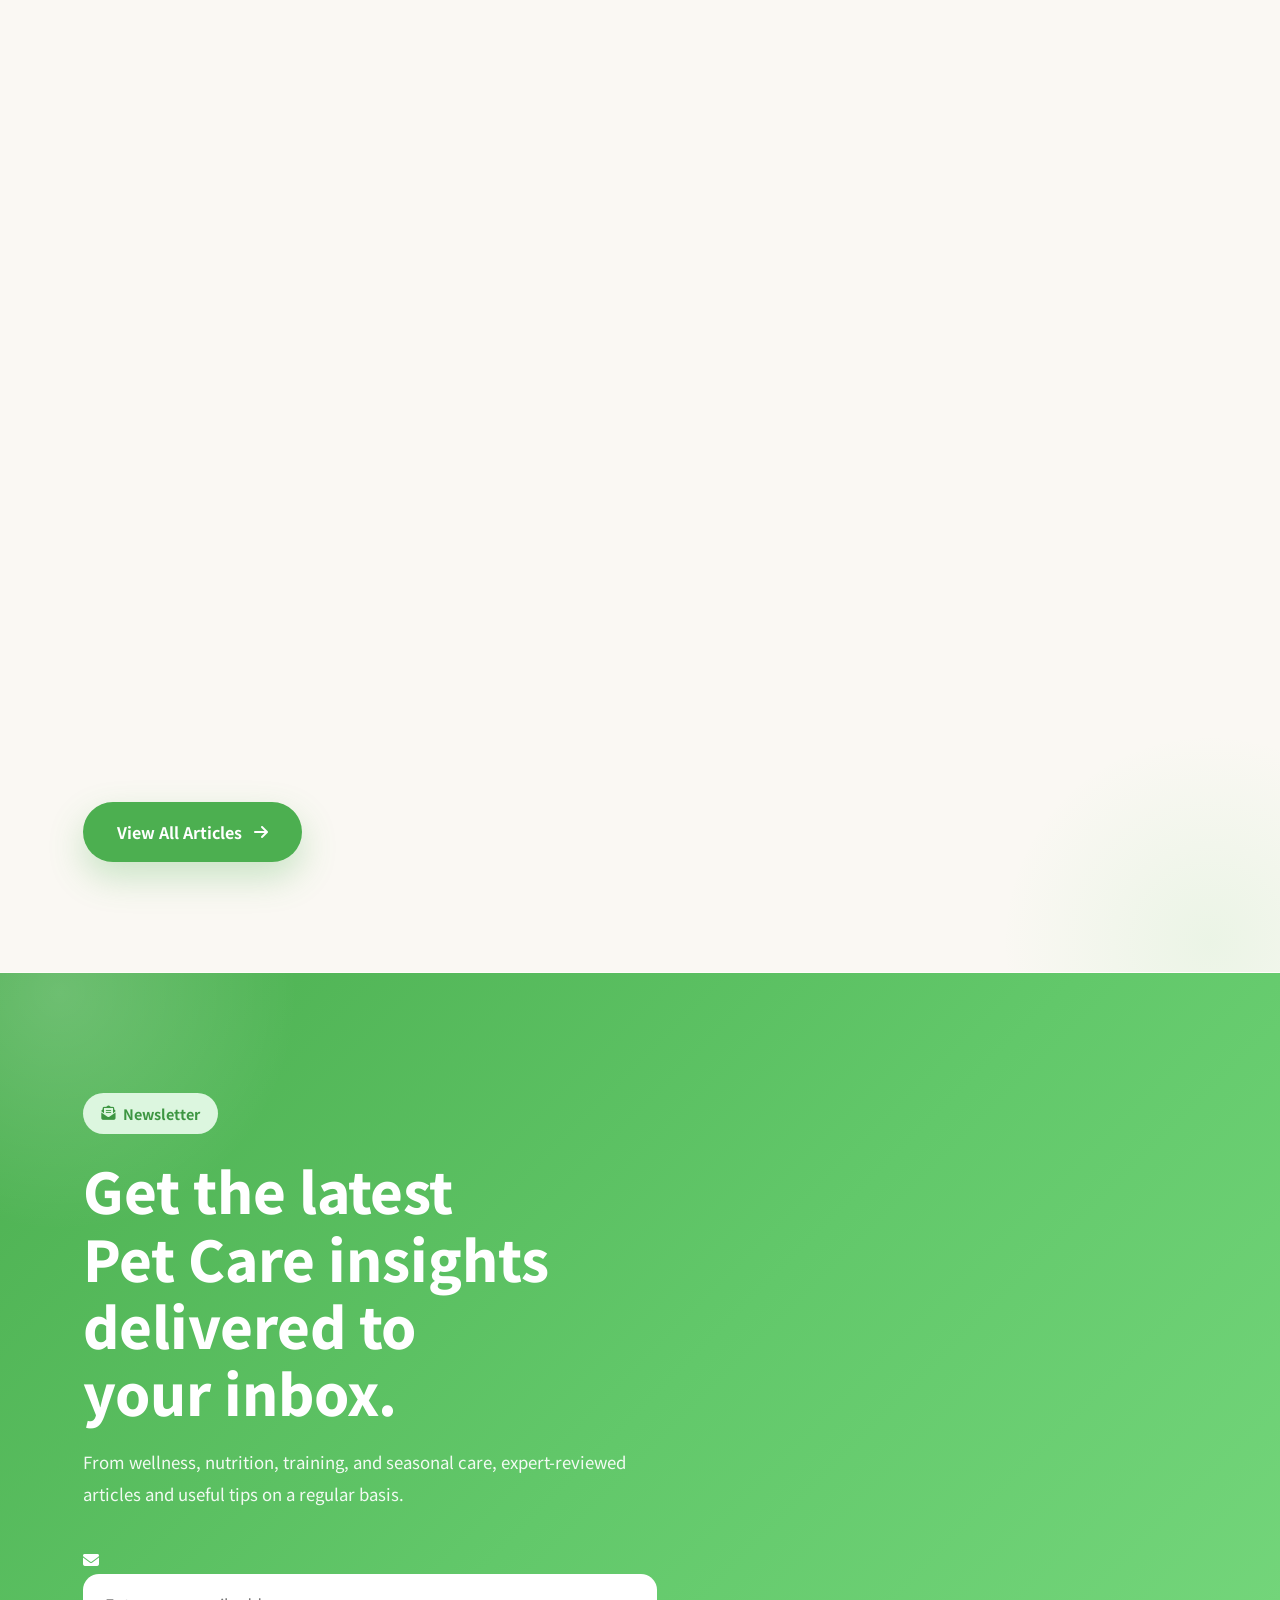
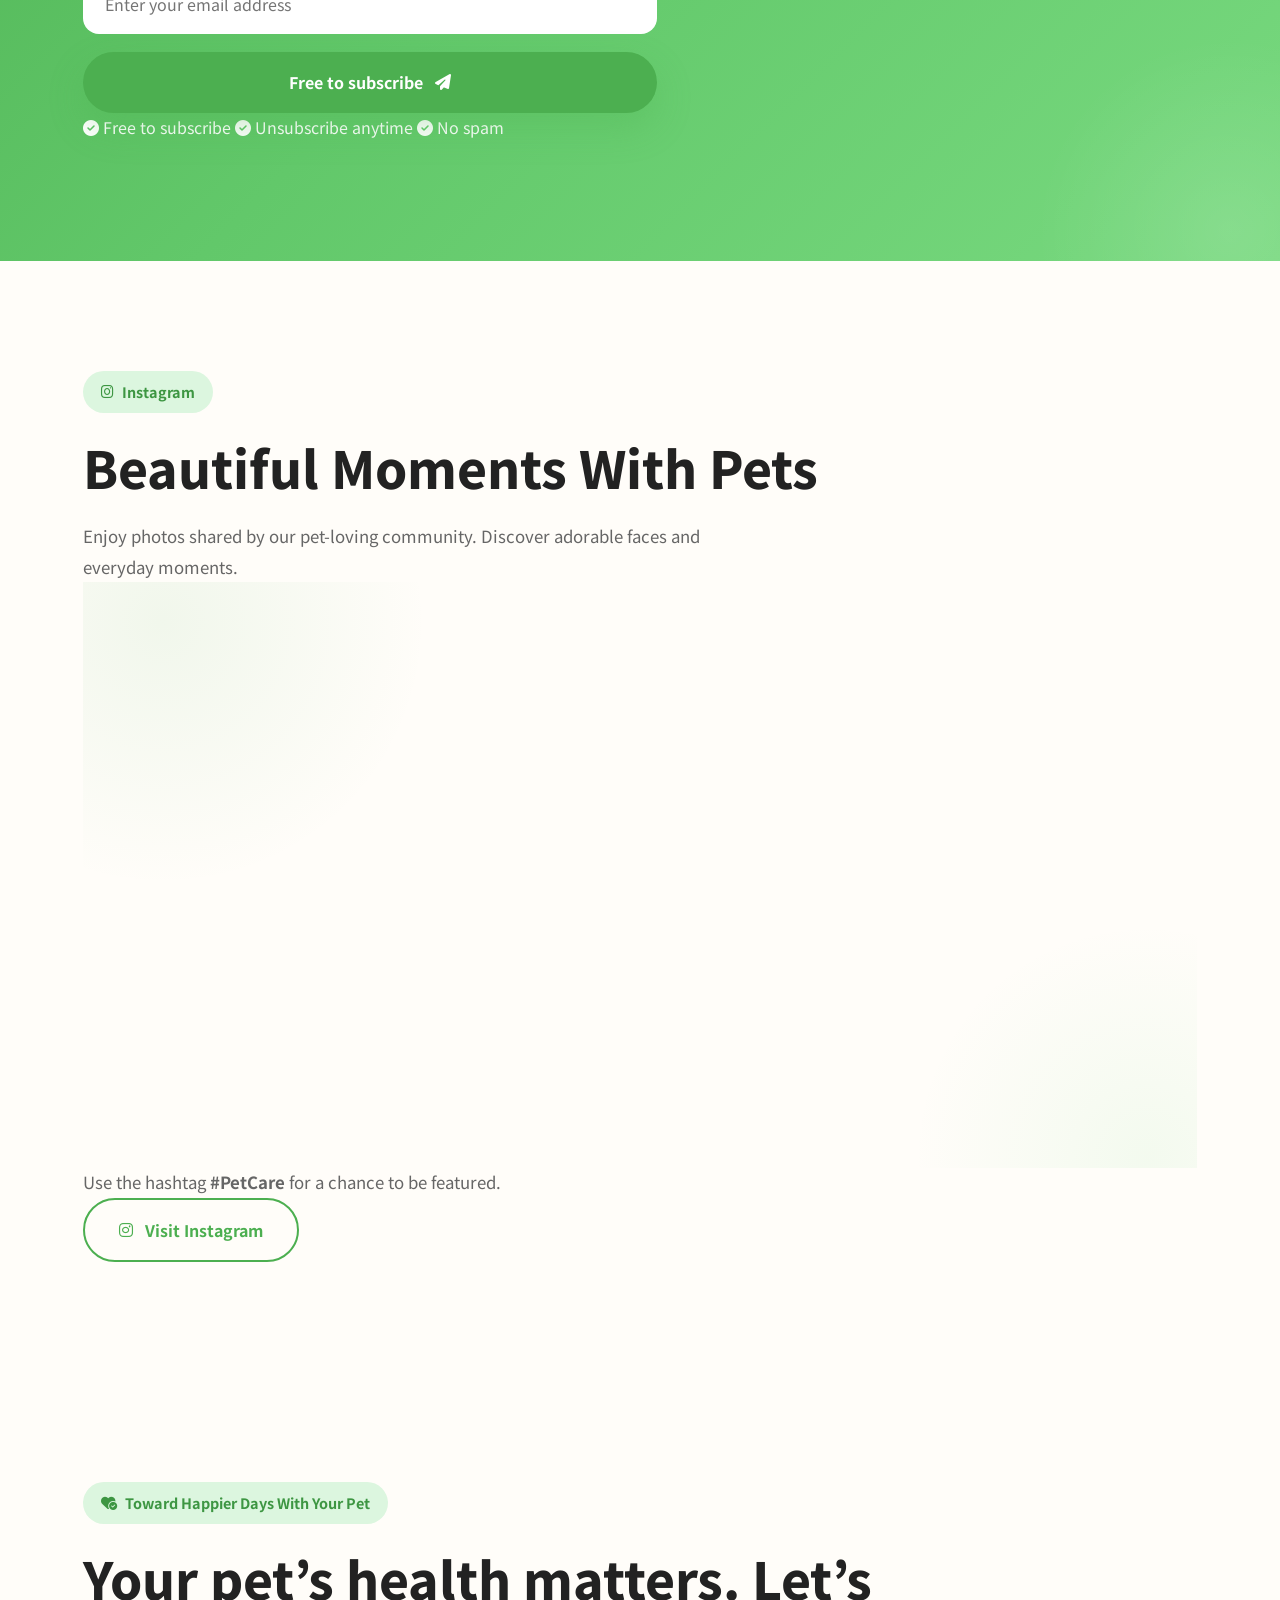
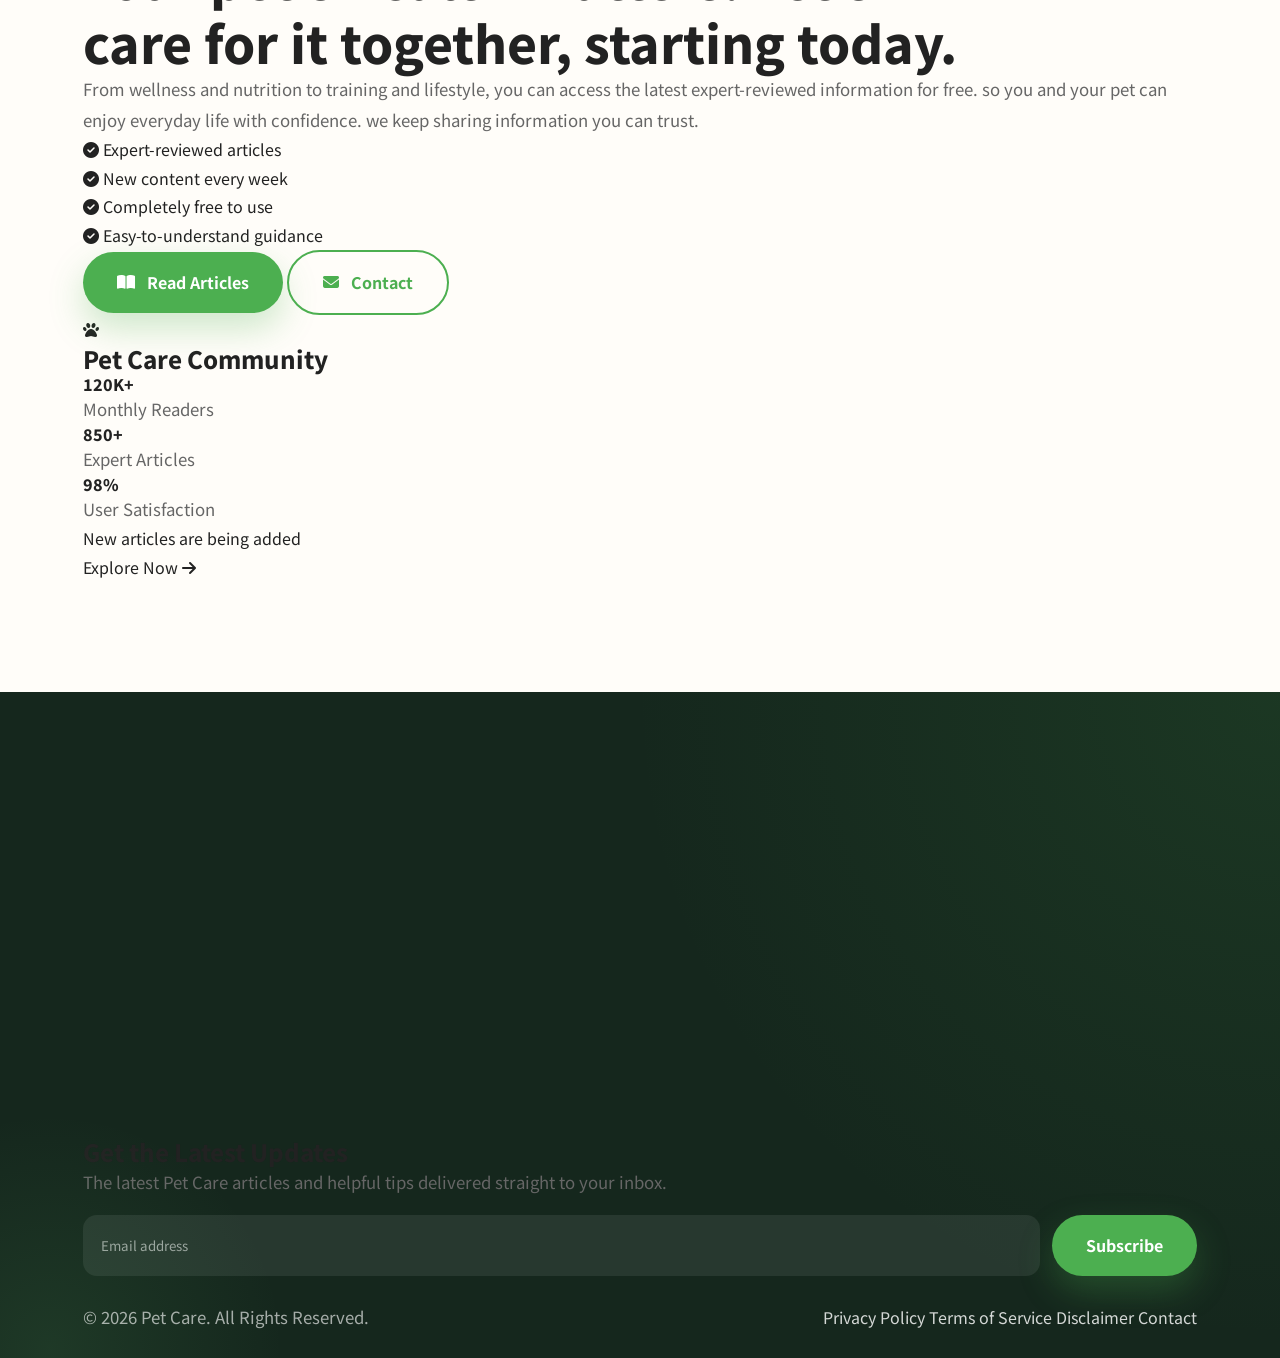
==== commit 65d421e1: "Update index.html" ====
--- a/index.html
+++ b/index.html
@@ -1,20 +1,20 @@
 <!DOCTYPE html>
-<html lang="ja">
+<html lang="en">
 
 <head>
     <meta charset="UTF-8">
     <meta http-equiv="X-UA-Compatible" content="IE=edge">
     <meta name="viewport" content="width=device-width, initial-scale=1.0">
 
-    <title>ペットケア | 日本のプレミアムペットケア・健康・トレーニング情報</title>
+    <title>Pet Care | Premium pet health, training & lifestyle information</title>
 
     <meta name="description"
-        content="ペットケアは犬・猫・小動物の健康管理、食事、しつけ、ライフスタイルを専門家監修で紹介する日本向けプレミアムペットケアサイトです。">
+        content="Pet Care is a premium pet care website covering wellness, nutrition, training, and lifestyle for dogs, cats, and small pets.">
 
     <meta name="keywords"
-        content="ペットケア,犬,猫,ペット健康,しつけ,動物病院,ペットフード,ペットライフ">
-
-    <meta name="author" content="ペットケア">
+        content="Pet Care, dogs, cats, pet wellness, training, veterinary care, pet food, pet lifestyle">
+
+    <meta name="author" content="Pet Care">
 
     <meta name="robots" content="index,follow,max-image-preview:large">
 
@@ -23,20 +23,20 @@
     <!-- Open Graph -->
 
     <meta property="og:type" content="website">
-    <meta property="og:locale" content="ja_JP">
-    <meta property="og:title" content="ペットケア | 日本のプレミアムペットケア">
+    <meta property="og:locale" content="en_US">
+    <meta property="og:title" content="Pet Care | Premium Pet Care">
     <meta property="og:description"
-        content="犬・猫・小動物の健康・しつけ・食事・ライフスタイル情報を専門家監修でお届けします。">
+        content="Expert-reviewed wellness, training, nutrition, and lifestyle information for dogs, cats, and small pets.">
     <meta property="og:image" content="images/og-image.jpg">
     <meta property="og:url" content="https://example.com/">
-    <meta property="og:site_name" content="ペットケア">
+    <meta property="og:site_name" content="Pet Care">
 
     <!-- Twitter -->
 
     <meta name="twitter:card" content="summary_large_image">
-    <meta name="twitter:title" content="ペットケア">
+    <meta name="twitter:title" content="Pet Care">
     <meta name="twitter:description"
-        content="日本のプレミアムペットケア情報サイト">
+        content="premium pet care information website">
     <meta name="twitter:image" content="images/og-image.jpg">
 
     <!-- Favicon -->
@@ -58,10 +58,10 @@
 {
   "@context":"https://schema.org",
   "@type":"WebSite",
-  "name":"ペットケア",
+  "name":"Pet Care",
   "url":"https://example.com/",
-  "inLanguage":"ja",
-  "description":"日本のプレミアムペットケア情報サイト"
+  "inLanguage":"en",
+  "description":"premium pet care information website"
 }
 </script>
 
@@ -72,7 +72,7 @@
     <!-- Skip Link -->
 
     <a href="#main-content" class="skip-link">
-        メインコンテンツへ移動
+        Skip to main content
     </a>
 
     <!-- ===========================
@@ -91,7 +91,7 @@
 
                     <i class="fa-solid fa-paw"></i>
 
-                    <span>ペットケア</span>
+                    <span>Pet Care</span>
 
                 </a>
 
@@ -101,31 +101,31 @@
 
                     <li>
                         <a href="index.html" class="active">
-                            ホーム
+                            Home
                         </a>
                     </li>
 
                     <li>
                         <a href="about.html">
-                            私たちについて
+                            About Us
                         </a>
                     </li>
 
                     <li>
                         <a href="training.html">
-                            トレーニング
+                            Training
                         </a>
                     </li>
 
                     <li>
                         <a href="blog.html">
-                            ブログ
+                            Blog
                         </a>
                     </li>
 
                     <li>
                         <a href="contact.html">
-                            お問い合わせ
+                            Contact
                         </a>
                     </li>
 
@@ -137,7 +137,7 @@
 
                     <button
                         class="search-btn"
-                        aria-label="検索">
+                        aria-label="Search">
 
                         <i class="fa-solid fa-magnifying-glass"></i>
 
@@ -147,13 +147,13 @@
                         href="contact.html"
                         class="nav-cta">
 
-                        無料相談
+                        Free Consultation
 
                     </a>
 
                     <button
                         class="menu-toggle"
-                        aria-label="メニュー">
+                        aria-label="Menu">
 
                         <i class="fa-solid fa-bars"></i>
 
@@ -186,24 +186,24 @@
 
                     <i class="fa-solid fa-shield-dog"></i>
 
-                    <span>日本全国 120,000人以上の飼い主に信頼されています</span>
+                    <span>Trusted by 120,000+ pet owners worldwide</span>
 
                 </div>
 
                 <h1 class="hero-title">
 
-                    大切な家族のための
-
-                    <span>プレミアムペットケア</span>
+                    For the family members you love,
+
+                    <span>Premium Pet Care</span>
 
                 </h1>
 
                 <p class="hero-text">
 
-                    犬・猫・小動物の健康管理、毎日の食事、しつけ、
-                    ライフスタイルまで専門家監修の記事でわかりやすくご紹介します。
-                    初めてペットを迎える方から経験豊富な飼い主まで、
-                    安心して役立てられる情報をお届けします。
+                    From health care and nutrition to training and everyday life for dogs, cats, and small pets,
+                    we share clear, expert-reviewed guidance for better pet care.
+                    Whether you are welcoming your first pet or are an experienced owner,
+                    you will find practical information you can trust.
 
                 </p>
 
@@ -211,7 +211,7 @@
 
                     <a href="blog.html" class="btn btn-primary">
 
-                        最新記事を見る
+                        Explore Latest Articles
 
                         <i class="fa-solid fa-arrow-right"></i>
 
@@ -219,7 +219,7 @@
 
                     <a href="about.html" class="btn btn-outline">
 
-                        詳しく見る
+                        Learn More
 
                     </a>
 
@@ -235,9 +235,9 @@
 
                         <div>
 
-                            <h4>専門家監修</h4>
-
-                            <p>獣医師監修の信頼できる情報</p>
+                            <h4>Expert Reviewed</h4>
+
+                            <p>Trusted information reviewed by veterinary professionals</p>
 
                         </div>
 
@@ -249,9 +249,9 @@
 
                         <div>
 
-                            <h4>健康サポート</h4>
-
-                            <p>毎日の健康管理をわかりやすく解説</p>
+                            <h4>Health Support</h4>
+
+                            <p>Clear guidance for everyday pet wellness</p>
 
                         </div>
 
@@ -263,9 +263,9 @@
 
                         <div>
 
-                            <h4>しつけガイド</h4>
-
-                            <p>楽しく学べるトレーニング方法</p>
+                            <h4>Training Guide</h4>
+
+                            <p>Practical and enjoyable training guidance</p>
 
                         </div>
 
@@ -281,7 +281,7 @@
 
                         <h3>120K+</h3>
 
-                        <p>読者数</p>
+                        <p>Readers</p>
 
                     </div>
 
@@ -289,7 +289,7 @@
 
                         <h3>850+</h3>
 
-                        <p>専門記事</p>
+                        <p>Expert Articles</p>
 
                     </div>
 
@@ -297,7 +297,7 @@
 
                         <h3>98%</h3>
 
-                        <p>満足度</p>
+                        <p>Satisfaction</p>
 
                     </div>
 
@@ -312,7 +312,7 @@
 
                 <img
                     src="https://images.unsplash.com/photo-1517849845537-4d257902454a?auto=format&fit=crop&w=900&q=80"
-                    alt="幸せな犬と飼い主">
+                    alt="Happy dog and owner">
 
                 <div class="hero-frame"></div>
 
@@ -330,7 +330,7 @@
 
                 <div class="online-status">
 
-                    オンライン相談受付中
+                    Online support available
 
                 </div>
 
@@ -348,7 +348,7 @@
 
                         <h3>15+</h3>
 
-                        <p>年以上のペットケア経験</p>
+                        <p>Years of pet care experience</p>
 
                     </div>
 
@@ -358,7 +358,7 @@
 
                 <button
                     class="hero-play"
-                    aria-label="紹介動画">
+                    aria-label="Intro video">
 
                     <i class="fa-solid fa-play"></i>
 
@@ -391,16 +391,16 @@
         <div class="floating-card-content">
 
             <h4 class="floating-card-title">
-                幸せなご家庭
+                Happy Pet Families
             </h4>
 
             <p class="floating-card-text">
-                120,000以上の飼い主が利用
+                Trusted by 120,000+ pet owners
             </p>
 
             <div class="status-pill">
 
-                利用者増加中
+                Growing community
 
             </div>
 
@@ -420,13 +420,13 @@
 
             <h4 class="floating-card-title">
 
-                健康管理
+                Health & Wellness
 
             </h4>
 
             <p class="floating-card-text">
 
-                獣医師監修の記事を毎週更新
+                New expert-reviewed articles every week
 
             </p>
 
@@ -446,13 +446,13 @@
 
             <h4 class="floating-card-title">
 
-                プレミアムフード
+                Premium Nutrition
 
             </h4>
 
             <p class="floating-card-text">
 
-                年齢別・種類別に詳しく紹介
+                Guidance by age and pet type
 
             </p>
 
@@ -472,13 +472,13 @@
 
             <h4 class="floating-card-title">
 
-                トレーニング
+                Training
 
             </h4>
 
             <p class="floating-card-text">
 
-                初心者でも安心のしつけ方法
+                Training tips for beginners
 
             </p>
 
@@ -502,19 +502,19 @@
 
             <h4>
 
-                獣医師監修
+                Reviewed by veterinarians
 
             </h4>
 
             <p>
 
-                信頼できる専門情報
+                Trusted expert information
 
             </p>
 
             <div class="trust-status">
 
-                認証済み
+                Verified
 
             </div>
 
@@ -534,13 +534,13 @@
 
             <h4>
 
-                サポート
+                Support
 
             </h4>
 
             <p>
 
-                毎日情報を更新しています
+                Updated regularly
 
             </p>
 
@@ -560,13 +560,13 @@
 
             <h4>
 
-                高評価
+                Highly Rated
 
             </h4>
 
             <p>
 
-                利用者満足度98%
+                98% user satisfaction
 
             </p>
 
@@ -611,21 +611,21 @@
 
                 <i class="fa-solid fa-shield-heart"></i>
 
-                プレミアムサービス
+                Premium Services
 
             </span>
 
             <h2 class="section-title">
 
-                ペットとの毎日をもっと安心・快適に
+                Make everyday life with your pet safer and happier
 
             </h2>
 
             <p class="section-desc">
 
-                ペットケアでは健康管理・栄養・しつけ・ライフスタイルまで、
-                専門家が監修した実用的な情報をわかりやすくお届けします。
-                初心者から経験豊富な飼い主まで安心して活用できます。
+                Pet Care covers health, nutrition, training, and lifestyle,
+                with practical, expert-reviewed information that is easy to understand.
+                It is useful for both first-time and experienced pet owners.
 
             </p>
 
@@ -651,21 +651,21 @@
 
                     <i class="fa-solid fa-circle-check"></i>
 
-                    専門家監修
+                    Expert Reviewed
 
                 </span>
 
                 <h3 class="feature-title">
 
-                    信頼できる健康情報
+                    Trusted wellness information
 
                 </h3>
 
                 <p class="feature-text">
 
-                    獣医師監修の記事を通して、
-                    病気の予防や健康チェック、
-                    日常ケアをわかりやすく学べます。
+                    Through veterinary-reviewed articles,
+                    disease prevention and wellness checks,
+                    learn everyday care in a simple, practical way.
 
                 </p>
 
@@ -673,17 +673,17 @@
 
                     <li>
                         <i class="fa-solid fa-check"></i>
-                        定期健康診断
+                        Routine Health Checks
                     </li>
 
                     <li>
                         <i class="fa-solid fa-check"></i>
-                        ワクチン情報
+                        Vaccination Information
                     </li>
 
                     <li>
                         <i class="fa-solid fa-check"></i>
-                        病気予防ガイド
+                        Disease Prevention Guide
                     </li>
 
                 </ul>
@@ -692,7 +692,7 @@
 
                     <a href="blog.html" class="feature-link">
 
-                        詳しく見る
+                        Learn More
 
                         <i class="fa-solid fa-arrow-right"></i>
 
@@ -724,21 +724,21 @@
 
                     <i class="fa-solid fa-leaf"></i>
 
-                    栄養管理
+                    Nutrition Management
 
                 </span>
 
                 <h3 class="feature-title">
 
-                    バランスの良い食事
+                    Balanced Meals
 
                 </h3>
 
                 <p class="feature-text">
 
-                    年齢・犬種・猫種に合わせた
-                    フード選びや栄養バランスを
-                    専門的に解説します。
+                    Tailored to age and breed
+                    food choices and balanced nutrition
+                    explained by experts.
 
                 </p>
 
@@ -746,17 +746,17 @@
 
                     <li>
                         <i class="fa-solid fa-check"></i>
-                        年齢別フード
+                        Age-Appropriate Food
                     </li>
 
                     <li>
                         <i class="fa-solid fa-check"></i>
-                        栄養バランス
+                        Balanced Nutrition
                     </li>
 
                     <li>
                         <i class="fa-solid fa-check"></i>
-                        食事アドバイス
+                        Feeding Advice
                     </li>
 
                 </ul>
@@ -765,7 +765,7 @@
 
                     <a href="blog.html" class="feature-link">
 
-                        詳しく見る
+                        Learn More
 
                         <i class="fa-solid fa-arrow-right"></i>
 
@@ -797,21 +797,21 @@
 
                     <i class="fa-solid fa-paw"></i>
 
-                    しつけ
+                    training
 
                 </span>
 
                 <h3 class="feature-title">
 
-                    楽しく学べるトレーニング
+                    Enjoyable Training
 
                 </h3>
 
                 <p class="feature-text">
 
-                    毎日の生活に役立つ
-                    しつけ方法や行動改善のコツを
-                    実践的に紹介しています。
+                    Useful for Everyday Life
+                    training methods and behavior improvement tips
+                    presented with practical guidance.
 
                 </p>
 
@@ -819,17 +819,17 @@
 
                     <li>
                         <i class="fa-solid fa-check"></i>
-                        基本トレーニング
+                        Basic Training
                     </li>
 
                     <li>
                         <i class="fa-solid fa-check"></i>
-                        問題行動改善
+                        Behavior Improvement
                     </li>
 
                     <li>
                         <i class="fa-solid fa-check"></i>
-                        社会化サポート
+                        Socialization Support
                     </li>
 
                 </ul>
@@ -838,7 +838,7 @@
 
                     <a href="training.html" class="feature-link">
 
-                        詳しく見る
+                        Learn More
 
                         <i class="fa-solid fa-arrow-right"></i>
 
@@ -875,20 +875,20 @@
 
                 <i class="fa-solid fa-heart-circle-plus"></i>
 
-                サービス
+                Services
 
             </span>
 
             <h2 class="section-title">
 
-                あらゆるペットライフをサポート
+                Support for Every Part of Pet Life
 
             </h2>
 
             <p class="section-desc">
 
-                毎日の健康管理から食事・トレーニング・ライフスタイルまで、
-                信頼できる情報で飼い主とペットの暮らしをサポートします。
+                From daily wellness and nutrition to training and lifestyle,
+                we provide trusted information to help pets and their people thrive.
 
             </p>
 
@@ -906,7 +906,7 @@
 
                     <img
                         src="https://images.unsplash.com/photo-1548199973-03cce0bbc87b?auto=format&fit=crop&w=900&q=80"
-                        alt="獣医師による健康診断">
+                        alt="Veterinary health checkup">
 
                     <div class="service-icon">
 
@@ -920,28 +920,28 @@
 
                     <span class="service-tag">
 
-                        健康管理
+                        Health & Wellness
 
                     </span>
 
                     <h3 class="service-title">
 
-                        ペット健康ガイド
+                        Pet Wellness Guide
 
                     </h3>
 
                     <p class="service-text">
 
-                        健康診断・ワクチン・病気予防・応急処置まで、
-                        獣医師監修の情報を掲載しています。
+                        From checkups and vaccines to prevention and first-aid guidance,
+                        we publish information reviewed by veterinary professionals.
 
                     </p>
 
                     <ul class="service-list">
 
-                        <li><i class="fa-solid fa-check"></i> 健康診断</li>
-                        <li><i class="fa-solid fa-check"></i> ワクチン情報</li>
-                        <li><i class="fa-solid fa-check"></i> 病気予防</li>
+                        <li><i class="fa-solid fa-check"></i> Health Checkups</li>
+                        <li><i class="fa-solid fa-check"></i> Vaccination Information</li>
+                        <li><i class="fa-solid fa-check"></i> Disease Prevention</li>
 
                     </ul>
 
@@ -949,7 +949,7 @@
 
                         <a href="blog.html" class="service-link">
 
-                            詳しく見る
+                            Learn More
 
                             <i class="fa-solid fa-arrow-right"></i>
 
@@ -957,7 +957,7 @@
 
                         <span class="service-price">
 
-                            無料
+                            Free
 
                         </span>
 
@@ -975,7 +975,7 @@
 
                     <img
                         src="https://images.unsplash.com/photo-1583512603806-077998240c7a?auto=format&fit=crop&w=900&q=80"
-                        alt="ペットフード">
+                        alt="Pet food">
 
                     <div class="service-icon">
 
@@ -989,28 +989,28 @@
 
                     <span class="service-tag">
 
-                        栄養管理
+                        Nutrition Management
 
                     </span>
 
                     <h3 class="service-title">
 
-                        食事・栄養アドバイス
+                        Nutrition & Feeding Advice
 
                     </h3>
 
                     <p class="service-text">
 
-                        年齢・犬種・猫種に最適な食事、
-                        おすすめフードや栄養管理を詳しく紹介します。
+                        Food guidance tailored to age and breed,
+                        with practical advice on food choices and balanced nutrition.
 
                     </p>
 
                     <ul class="service-list">
 
-                        <li><i class="fa-solid fa-check"></i> 年齢別フード</li>
-                        <li><i class="fa-solid fa-check"></i> 栄養バランス</li>
-                        <li><i class="fa-solid fa-check"></i> 食事改善</li>
+                        <li><i class="fa-solid fa-check"></i> Age-Appropriate Food</li>
+                        <li><i class="fa-solid fa-check"></i> Balanced Nutrition</li>
+                        <li><i class="fa-solid fa-check"></i> Better Feeding</li>
 
                     </ul>
 
@@ -1018,7 +1018,7 @@
 
                         <a href="blog.html" class="service-link">
 
-                            詳しく見る
+                            Learn More
 
                             <i class="fa-solid fa-arrow-right"></i>
 
@@ -1026,7 +1026,7 @@
 
                         <span class="service-price">
 
-                            無料
+                            Free
 
                         </span>
 
@@ -1044,7 +1044,7 @@
 
                     <img
                         src="https://images.unsplash.com/photo-1518717758536-85ae29035b6d?auto=format&fit=crop&w=900&q=80"
-                        alt="犬のトレーニング">
+                        alt="Dog training">
 
                     <div class="service-icon">
 
@@ -1058,28 +1058,28 @@
 
                     <span class="service-tag">
 
-                        トレーニング
+                        Training
 
                     </span>
 
                     <h3 class="service-title">
 
-                        行動・しつけガイド
+                        Behavior & Training Guide
 
                     </h3>
 
                     <p class="service-text">
 
-                        子犬から成犬まで、
-                        毎日実践できるトレーニング方法を紹介します。
+                        From puppies to adult dogs,
+                        we share practical training methods for everyday life.
 
                     </p>
 
                     <ul class="service-list">
 
-                        <li><i class="fa-solid fa-check"></i> 基本コマンド</li>
-                        <li><i class="fa-solid fa-check"></i> 社会化</li>
-                        <li><i class="fa-solid fa-check"></i> 問題行動改善</li>
+                        <li><i class="fa-solid fa-check"></i> Basic Commands</li>
+                        <li><i class="fa-solid fa-check"></i> Socialization</li>
+                        <li><i class="fa-solid fa-check"></i> Behavior Improvement</li>
 
                     </ul>
 
@@ -1087,7 +1087,7 @@
 
                         <a href="training.html" class="service-link">
 
-                            詳しく見る
+                            Learn More
 
                             <i class="fa-solid fa-arrow-right"></i>
 
@@ -1095,7 +1095,7 @@
 
                         <span class="service-price">
 
-                            無料
+                            Free
 
                         </span>
 
@@ -1115,14 +1115,14 @@
 
                 <h3>
 
-                    ペットともっと幸せな毎日を。
+                    A happier everyday life with your pet.
 
                 </h3>
 
                 <p>
 
-                    専門家監修の記事・健康ガイド・しつけ・栄養管理まで、
-                    すべて無料でご利用いただけます。
+                    Expert-reviewed articles, wellness guides, training, and nutrition guidance,
+                    all available free of charge.
 
                 </p>
 
@@ -1130,7 +1130,7 @@
 
             <a href="contact.html" class="btn">
 
-                お問い合わせ
+                Contact
 
             </a>
 
@@ -1155,20 +1155,20 @@
 
                 <i class="fa-solid fa-paw"></i>
 
-                ペットカテゴリー
+                Pet Categories
 
             </span>
 
             <h2 class="section-title">
 
-                あなたのペットに合わせた情報を探す
+                Find guidance for your pet
 
             </h2>
 
             <p class="section-desc">
 
-                犬・猫・小動物・鳥など、それぞれの特徴に合わせた
-                健康管理や食事、しつけ、ライフスタイル情報をご覧いただけます。
+                Explore care tailored to dogs, cats, small pets, and birds,
+                including wellness, nutrition, training, and lifestyle information.
 
             </p>
 
@@ -1185,7 +1185,7 @@
                 <div class="category-image">
 
                     <img src="https://images.unsplash.com/photo-1517849845537-4d257902454a?auto=format&fit=crop&w=900&q=80"
-                        alt="犬">
+                        alt="Dogs">
 
                     <div class="category-icon">
 
@@ -1199,14 +1199,14 @@
 
                     <h3 class="category-title">
 
-                        犬
+                        Dogs
 
                     </h3>
 
                     <p class="category-text">
 
-                        健康・食事・しつけ・散歩・犬種別ケアなど、
-                        毎日の生活に役立つ情報を紹介します。
+                        Health, nutrition, training, walks, and breed-specific care,
+                        with practical tips for everyday life.
 
                     </p>
 
@@ -1216,7 +1216,7 @@
 
                             <i class="fa-solid fa-book-open"></i>
 
-                            180+ 記事
+                            180+ Articles
 
                         </span>
 
@@ -1239,7 +1239,7 @@
                 <div class="category-image">
 
                     <img src="https://images.unsplash.com/photo-1519052537078-e6302a4968d4?auto=format&fit=crop&w=900&q=80"
-                        alt="猫">
+                        alt="Cats">
 
                     <div class="category-icon">
 
@@ -1253,14 +1253,14 @@
 
                     <h3 class="category-title">
 
-                        猫
+                        Cats
 
                     </h3>
 
                     <p class="category-text">
 
-                        室内飼育・食事・病気予防・行動学など、
-                        猫との暮らしに役立つ知識をまとめています。
+                        Indoor care, nutrition, disease prevention, and behavior,
+                        with useful knowledge for living with cats.
 
                     </p>
 
@@ -1270,7 +1270,7 @@
 
                             <i class="fa-solid fa-book-open"></i>
 
-                            145+ 記事
+                            145+ Articles
 
                         </span>
 
@@ -1293,7 +1293,7 @@
                 <div class="category-image">
 
                     <img src="https://images.unsplash.com/photo-1425082661705-1834bfd09dca?auto=format&fit=crop&w=900&q=80"
-                        alt="小動物">
+                        alt="Small Pets">
 
                     <div class="category-icon">
 
@@ -1307,14 +1307,14 @@
 
                     <h3 class="category-title">
 
-                        小動物
+                        Small Pets
 
                     </h3>
 
                     <p class="category-text">
 
-                        ウサギ・ハムスター・モルモットなど、
-                        小動物の飼育方法や健康管理を紹介します。
+                        Rabbits, hamsters, guinea pigs, and more,
+                        with practical care and wellness guidance for small pets.
 
                     </p>
 
@@ -1324,7 +1324,7 @@
 
                             <i class="fa-solid fa-book-open"></i>
 
-                            95+ 記事
+                            95+ Articles
 
                         </span>
 
@@ -1347,7 +1347,7 @@
                 <div class="category-image">
 
                     <img src="https://images.unsplash.com/photo-1444464666168-49d633b86797?auto=format&fit=crop&w=900&q=80"
-                        alt="鳥">
+                        alt="Birds">
 
                     <div class="category-icon">
 
@@ -1361,14 +1361,14 @@
 
                     <h3 class="category-title">
 
-                        鳥
+                        Birds
 
                     </h3>
 
                     <p class="category-text">
 
-                        インコ・オウムなどの飼育、
-                        栄養・健康・住環境について詳しく解説します。
+                        Bird care for parrots, parakeets, and more,
+                        including nutrition, wellness, and healthy living environments.
 
                     </p>
 
@@ -1378,7 +1378,7 @@
 
                             <i class="fa-solid fa-book-open"></i>
 
-                            72+ 記事
+                            72+ Articles
 
                         </span>
 
@@ -1402,14 +1402,14 @@
 
             <p>
 
-                あなたの大切な家族に最適な情報を、
-                専門家監修の記事から見つけましょう。
+                Find the right information for your beloved companion
+                from our expert-reviewed articles.
 
             </p>
 
             <a href="blog.html" class="btn btn-primary">
 
-                すべての記事を見る
+                View All Articles
 
                 <i class="fa-solid fa-arrow-right"></i>
 
@@ -1436,21 +1436,21 @@
 
                 <i class="fa-solid fa-heart-pulse"></i>
 
-                健康ガイド
+                Wellness Guide
 
             </span>
 
             <h2 class="section-title">
 
-                毎日の健康管理で大切な家族を守りましょう
+                Protect your beloved companion with daily wellness care
 
             </h2>
 
             <p class="section-desc">
 
-                日々の小さなケアがペットの健康寿命を延ばします。
-                健康チェック・食事・運動・グルーミングまで、
-                初心者にも分かりやすく解説しています。
+                Small daily habits can support a longer, healthier life for your pet.
+                From health checks and nutrition to exercise and grooming,
+                we make essential care easy to understand.
 
             </p>
 
@@ -1478,14 +1478,14 @@
 
                 <h3 class="health-title">
 
-                    ワクチン接種
+                    Vaccinations
 
                 </h3>
 
                 <p class="health-text">
 
-                    子犬・子猫からシニアまで、
-                    年齢に応じた予防接種スケジュールを確認しましょう。
+                    From puppies and kittens through their senior years,
+                    review age-appropriate vaccination schedules with your veterinarian.
 
                 </p>
 
@@ -1493,17 +1493,17 @@
 
                     <li>
                         <i class="fa-solid fa-check"></i>
-                        定期接種
+                        Routine Vaccinations
                     </li>
 
                     <li>
                         <i class="fa-solid fa-check"></i>
-                        狂犬病予防
+                        Rabies Prevention
                     </li>
 
                     <li>
                         <i class="fa-solid fa-check"></i>
-                        健康診断
+                        Health Checkups
                     </li>
 
                 </ul>
@@ -1528,14 +1528,14 @@
 
                 <h3 class="health-title">
 
-                    栄養バランス
+                    Balanced Nutrition
 
                 </h3>
 
                 <p class="health-text">
 
-                    年齢・体格・活動量に合わせた
-                    フード選びが健康維持の第一歩です。
+                    Based on age, size, and activity level,
+                    choosing the right food is a foundation of good health.
 
                 </p>
 
@@ -1543,17 +1543,17 @@
 
                     <li>
                         <i class="fa-solid fa-check"></i>
-                        高品質フード
+                        Quality Food
                     </li>
 
                     <li>
                         <i class="fa-solid fa-check"></i>
-                        適切な給餌量
+                        Proper Portions
                     </li>
 
                     <li>
                         <i class="fa-solid fa-check"></i>
-                        新鮮な飲み水
+                        Fresh Water
                     </li>
 
                 </ul>
@@ -1578,14 +1578,14 @@
 
                 <h3 class="health-title">
 
-                    毎日の運動
+                    Daily Exercise
 
                 </h3>
 
                 <p class="health-text">
 
-                    適度な運動はストレス軽減だけでなく、
-                    肥満や生活習慣病の予防にもつながります。
+                    Regular exercise can reduce stress and also help prevent
+                    obesity and lifestyle-related health problems.
 
                 </p>
 
@@ -1593,17 +1593,17 @@
 
                     <li>
                         <i class="fa-solid fa-check"></i>
-                        毎日の散歩
+                        Daily Walks
                     </li>
 
                     <li>
                         <i class="fa-solid fa-check"></i>
-                        室内遊び
+                        Indoor Play
                     </li>
 
                     <li>
                         <i class="fa-solid fa-check"></i>
-                        知育トイ
+                        Enrichment Toys
                     </li>
 
                 </ul>
@@ -1628,14 +1628,14 @@
 
                 <h3 class="health-title">
 
-                    グルーミング
+                    Grooming
 
                 </h3>
 
                 <p class="health-text">
 
-                    ブラッシング・爪切り・耳掃除など、
-                    日常ケアで健康状態を確認できます。
+                    Brushing, nail trimming, ear cleaning, and other routines
+                    can help you monitor your pet’s everyday health.
 
                 </p>
 
@@ -1643,17 +1643,17 @@
 
                     <li>
                         <i class="fa-solid fa-check"></i>
-                        被毛ケア
+                        Coat Care
                     </li>
 
                     <li>
                         <i class="fa-solid fa-check"></i>
-                        爪切り
+                        Nail Trimming
                     </li>
 
                     <li>
                         <i class="fa-solid fa-check"></i>
-                        耳・歯のケア
+                        Ear & Dental Care
                     </li>
 
                 </ul>
@@ -1678,14 +1678,14 @@
 
                 <h3 class="health-title">
 
-                    応急処置
+                    First Aid
 
                 </h3>
 
                 <p class="health-text">
 
-                    万が一の事故や体調不良に備え、
-                    応急処置の基本を知っておきましょう。
+                    Be prepared for accidents or sudden illness,
+                    and learn the basics of pet first aid.
 
                 </p>
 
@@ -1693,17 +1693,17 @@
 
                     <li>
                         <i class="fa-solid fa-check"></i>
-                        応急処置
+                        First Aid
                     </li>
 
                     <li>
                         <i class="fa-solid fa-check"></i>
-                        緊急連絡先
+                        Emergency Contacts
                     </li>
 
                     <li>
                         <i class="fa-solid fa-check"></i>
-                        症状チェック
+                        Symptom Check
                     </li>
 
                 </ul>
@@ -1728,14 +1728,14 @@
 
                 <h3 class="health-title">
 
-                    定期チェック
+                    Routine Check
 
                 </h3>
 
                 <p class="health-text">
 
-                    月に一度は体重・歯・目・耳・皮膚を確認し、
-                    小さな異変を見逃さないようにしましょう。
+                    Once a month, check your pet’s weight, teeth, eyes, ears, and skin,
+                    so small changes are easier to notice.
 
                 </p>
 
@@ -1743,17 +1743,17 @@
 
                     <li>
                         <i class="fa-solid fa-check"></i>
-                        体重管理
+                        Weight Management
                     </li>
 
                     <li>
                         <i class="fa-solid fa-check"></i>
-                        歯の健康
+                        Dental Health
                     </li>
 
                     <li>
                         <i class="fa-solid fa-check"></i>
-                        全身チェック
+                        Full-Body Check
                     </li>
 
                 </ul>
@@ -1781,22 +1781,22 @@
 
                 <i class="fa-solid fa-chart-line"></i>
 
-                コミュニティ実績
+                Community Highlights
 
             </span>
 
             <h2 class="section-title">
 
-                数字で見るペットケア
+                Pet Care by the Numbers
 
             </h2>
 
             <p class="section-desc">
 
-                多くの飼い主の皆さまに支えられながら、
-                信頼できる情報を発信し続けています。
-                日々更新される記事と専門的なコンテンツで、
-                より良いペットライフをサポートします。
+                Supported by our growing community,
+                we continue to publish trustworthy information.
+                With regularly updated articles and expert content,
+                we help make pet life better.
 
             </p>
 
@@ -1824,13 +1824,13 @@
 
                 <p class="stat-title">
 
-                    月間読者数
+                    Monthly Readers
 
                 </p>
 
                 <span class="stat-desc">
 
-                    全国のペットオーナーが利用
+                    Pet owners across our community
 
                 </span>
 
@@ -1854,13 +1854,13 @@
 
                 <p class="stat-title">
 
-                    専門記事
+                    Expert Articles
 
                 </p>
 
                 <span class="stat-desc">
 
-                    毎週新しい記事を公開
+                    New articles published weekly
 
                 </span>
 
@@ -1884,13 +1884,13 @@
 
                 <p class="stat-title">
 
-                    専門家
+                    Experts
 
                 </p>
 
                 <span class="stat-desc">
 
-                    獣医師・トレーナー監修
+                    Reviewed by veterinarians and trainers
 
                 </span>
 
@@ -1914,13 +1914,13 @@
 
                 <p class="stat-title">
 
-                    満足度
+                    Satisfaction
 
                 </p>
 
                 <span class="stat-desc">
 
-                    利用者アンケート結果
+                    User survey results
 
                 </span>
 
@@ -1944,14 +1944,14 @@
 
                     <h3>
 
-                        日本中のペットオーナーから信頼されています
+                        Trusted by pet owners everywhere
 
                     </h3>
 
                     <p>
 
-                        健康・栄養・しつけ・ライフスタイルまで、
-                        専門家監修の最新情報を無料で提供しています。
+                        Wellness, nutrition, training, and lifestyle,
+                        We provide free, expert-reviewed information.
 
                     </p>
 
@@ -1961,7 +1961,7 @@
 
             <a href="about.html" class="btn btn-primary">
 
-                私たちについて
+                About Us
 
                 <i class="fa-solid fa-arrow-right"></i>
 
@@ -1979,9 +1979,9 @@
 
                 <div>
 
-                    <strong>毎日更新</strong>
-
-                    <span>最新情報を配信</span>
+                    <strong>Updated Daily</strong>
+
+                    <span>Fresh information delivered regularly</span>
 
                 </div>
 
@@ -1993,9 +1993,9 @@
 
                 <div>
 
-                    <strong>全国対応</strong>
-
-                    <span>日本全国の飼い主向け</span>
+                    <strong>Available everywhere</strong>
+
+                    <span>for pet owners everywhere</span>
 
                 </div>
 
@@ -2007,9 +2007,9 @@
 
                 <div>
 
-                    <strong>信頼性</strong>
-
-                    <span>専門家による品質管理</span>
+                    <strong>Trusted Quality</strong>
+
+                    <span>Expert quality review</span>
 
                 </div>
 
@@ -2021,9 +2021,9 @@
 
                 <div>
 
-                    <strong>サポート</strong>
-
-                    <span>お問い合わせ受付中</span>
+                    <strong>Support</strong>
+
+                    <span>Contact support available</span>
 
                 </div>
 
@@ -2050,21 +2050,21 @@
 
                 <i class="fa-solid fa-comments"></i>
 
-                利用者の声
+                What Pet Owners Say
 
             </span>
 
             <h2 class="section-title">
 
-                飼い主の皆さまから寄せられたレビュー
+                Reviews from Pet Owners
 
             </h2>
 
             <p class="section-desc">
 
-                全国のペットオーナーから寄せられたリアルな体験談です。
-                毎日の健康管理やしつけ、食事選びに役立つ情報として
-                多くの方にご利用いただいています。
+                Real experiences shared by pet owners from our community.
+                for everyday wellness, training, and feeding choices
+                trusted by our growing community.
 
             </p>
 
@@ -2090,9 +2090,9 @@
 
                 <p class="testimonial-text">
 
-                    「初めて犬を迎えましたが、
-                    このサイトのおかげで食事や健康管理の基本を
-                    安心して学ぶことができました。」
+                    “Welcoming my first dog was exciting, but
+                    this site helped me learn the basics of nutrition and wellness
+                    with confidence.”
 
                 </p>
 
@@ -2100,19 +2100,19 @@
 
                     <img
                         src="https://randomuser.me/api/portraits/women/65.jpg"
-                        alt="佐藤 美咲">
+                        alt="Mia Carter">
 
                     <div>
 
                         <h4>
 
-                            佐藤 美咲
+                            Mia Carter
 
                         </h4>
 
                         <span>
 
-                            東京都・犬の飼い主
+                            Dog owner · Tokyo
 
                         </span>
 
@@ -2144,9 +2144,9 @@
 
                 <p class="testimonial-text">
 
-                    「猫の食事について悩んでいましたが、
-                    年齢別のフードガイドがとても参考になりました。
-                    毎日利用しています。」
+                    “I had questions about feeding my cat, but
+                    the age-based food guide was incredibly helpful.
+                    I use it every day.”
 
                 </p>
 
@@ -2154,19 +2154,19 @@
 
                     <img
                         src="https://randomuser.me/api/portraits/men/42.jpg"
-                        alt="田中 恒一">
+                        alt="James Wilson">
 
                     <div>
 
                         <h4>
 
-                            田中 恒一
+                            James Wilson
 
                         </h4>
 
                         <span>
 
-                            大阪府・猫の飼い主
+                            Cat owner · Osaka
 
                         </span>
 
@@ -2198,9 +2198,9 @@
 
                 <p class="testimonial-text">
 
-                    「しつけの記事が非常に分かりやすく、
-                    家族全員で実践しています。
-                    ペットとの生活がさらに楽しくなりました。」
+                    “The training articles are incredibly easy to follow,
+                    and our whole family uses them.
+                    They have made life with our pets even more enjoyable.”
 
                 </p>
 
@@ -2208,19 +2208,19 @@
 
                     <img
                         src="https://randomuser.me/api/portraits/women/32.jpg"
-                        alt="中村 彩">
+                        alt="Emma Brooks">
 
                     <div>
 
                         <h4>
 
-                            中村 彩
+                            Emma Brooks
 
                         </h4>
 
                         <span>
 
-                            福岡県・愛犬家
+                            Dog lover · Fukuoka
 
                         </span>
 
@@ -2262,7 +2262,7 @@
 
                 <p>
 
-                    12,000件以上のレビュー
+                    12,000+ reviews
 
                 </p>
 
@@ -2272,21 +2272,21 @@
 
                 <h3>
 
-                    日本全国で信頼されるペット情報サイト
+                    A trusted pet information platform
 
                 </h3>
 
                 <p>
 
-                    専門家監修の記事と実際の飼い主の体験をもとに、
-                    毎日のペットライフに役立つ情報を発信しています。
-                    初心者から経験豊富な飼い主まで安心してご利用いただけます。
+                    Based on expert-reviewed articles and real owner experiences,
+                    we share practical guidance for everyday pet life.
+                    Helpful for both first-time and experienced pet owners.
 
                 </p>
 
                 <a href="about.html" class="btn btn-primary">
 
-                    詳しく見る
+                    Learn More
 
                     <i class="fa-solid fa-arrow-right"></i>
 
@@ -2315,21 +2315,21 @@
 
                 <i class="fa-solid fa-newspaper"></i>
 
-                最新記事
+                Latest Articles
 
             </span>
 
             <h2 class="section-title">
 
-                ペットとの暮らしに役立つ最新情報
+                The Latest Pet Care Insights
 
             </h2>
 
             <p class="section-desc">
 
-                健康管理・食事・しつけ・ライフスタイルなど、
-                専門家監修の最新記事を毎週更新しています。
-                初心者からベテランの飼い主まで役立つ情報をご覧ください。
+                Wellness, nutrition, training, and lifestyle,
+                New expert-reviewed articles are published every week.
+                discover practical guidance for every kind of pet owner.
 
             </p>
 
@@ -2347,11 +2347,11 @@
 
                     <img
                         src="https://images.unsplash.com/photo-1517849845537-4d257902454a?auto=format&fit=crop&w=1200&q=80"
-                        alt="犬の健康管理">
+                        alt="Dog Health">
 
                     <span class="blog-category">
 
-                        健康
+                        Wellness
 
                     </span>
 
@@ -2365,7 +2365,7 @@
 
                             <i class="fa-regular fa-calendar"></i>
 
-                            2026年7月
+                            July 2026
 
                         </span>
 
@@ -2373,7 +2373,7 @@
 
                             <i class="fa-regular fa-clock"></i>
 
-                            8分
+                            8 min
 
                         </span>
 
@@ -2381,15 +2381,15 @@
 
                     <h3 class="blog-title">
 
-                        愛犬の健康を守るために毎日チェックしたい7つのポイント
+                        7 Things to Check Every Day for Your Dog’s Health
 
                     </h3>
 
                     <p class="blog-text">
 
-                        食事・散歩・睡眠・体重管理など、
-                        毎日の習慣を見直すことで病気の予防につながります。
-                        獣医師監修の実践的なポイントを詳しく紹介します。
+                        From food and walks to sleep and weight management,
+                        reviewing everyday habits can help prevent health problems.
+                        Explore practical tips reviewed by veterinary professionals.
 
                     </p>
 
@@ -2399,19 +2399,19 @@
 
                             <img
                                 src="https://randomuser.me/api/portraits/women/44.jpg"
-                                alt="山田 愛">
+                                alt="Olivia Reed">
 
                             <div>
 
                                 <strong>
 
-                                    山田 愛
+                                    Olivia Reed
 
                                 </strong>
 
                                 <span>
 
-                                    獣医師監修
+                                    Reviewed by veterinarians
 
                                 </span>
 
@@ -2421,7 +2421,7 @@
 
                         <a href="blog.html" class="blog-link">
 
-                            続きを読む
+                            Read More
 
                             <i class="fa-solid fa-arrow-right"></i>
 
@@ -2441,11 +2441,11 @@
 
                     <img
                         src="https://images.unsplash.com/photo-1519052537078-e6302a4968d4?auto=format&fit=crop&w=900&q=80"
-                        alt="猫の食事">
+                        alt="Cat Nutrition">
 
                     <span class="blog-category">
 
-                        栄養
+                        Nutrition
 
                     </span>
 
@@ -2459,7 +2459,7 @@
 
                             <i class="fa-regular fa-calendar"></i>
 
-                            2026年7月
+                            July 2026
 
                         </span>
 
@@ -2467,7 +2467,7 @@
 
                             <i class="fa-regular fa-clock"></i>
 
-                            5分
+                            5 min
 
                         </span>
 
@@ -2475,20 +2475,20 @@
 
                     <h3 class="blog-title">
 
-                        猫におすすめの栄養バランスとフードの選び方
+                        Balanced Nutrition and Food Choices for Cats
 
                     </h3>
 
                     <p class="blog-text">
 
-                        年齢や生活環境に合わせた食事選びのポイントを、
-                        初心者にも分かりやすく解説します。
+                        Learn how to choose food based on age and lifestyle,
+                        with simple guidance for beginners.
 
                     </p>
 
                     <a href="blog.html" class="blog-link">
 
-                        続きを読む
+                        Read More
 
                         <i class="fa-solid fa-arrow-right"></i>
 
@@ -2506,11 +2506,11 @@
 
                     <img
                         src="https://images.unsplash.com/photo-1583512603806-077998240c7a?auto=format&fit=crop&w=900&q=80"
-                        alt="犬のしつけ">
+                        alt="Dog Training">
 
                     <span class="blog-category">
 
-                        トレーニング
+                        Training
 
                     </span>
 
@@ -2524,7 +2524,7 @@
 
                             <i class="fa-regular fa-calendar"></i>
 
-                            2026年7月
+                            July 2026
 
                         </span>
 
@@ -2532,7 +2532,7 @@
 
                             <i class="fa-regular fa-clock"></i>
 
-                            6分
+                            6 min
 
                         </span>
 
@@ -2540,20 +2540,20 @@
 
                     <h3 class="blog-title">
 
-                        初めてでも安心できる基本のしつけ方法
+                        Essential Training Tips for Beginners
 
                     </h3>
 
                     <p class="blog-text">
 
-                        おすわり・待て・呼び戻しなど、
-                        毎日の生活に欠かせない基本トレーニングを紹介します。
+                        From sit and stay to recall,
+                        learn practical training skills for everyday life.
 
                     </p>
 
                     <a href="training.html" class="blog-link">
 
-                        続きを読む
+                        Read More
 
                         <i class="fa-solid fa-arrow-right"></i>
 
@@ -2571,11 +2571,11 @@
 
                     <img
                         src="https://images.unsplash.com/photo-1444464666168-49d633b86797?auto=format&fit=crop&w=900&q=80"
-                        alt="ペットライフ">
+                        alt="Pet Lifestyle">
 
                     <span class="blog-category">
 
-                        ライフスタイル
+                        Lifestyle
 
                     </span>
 
@@ -2589,7 +2589,7 @@
 
                             <i class="fa-regular fa-calendar"></i>
 
-                            2026年7月
+                            July 2026
 
                         </span>
 
@@ -2597,7 +2597,7 @@
 
                             <i class="fa-regular fa-clock"></i>
 
-                            4分
+                            4 min
 
                         </span>
 
@@ -2605,20 +2605,20 @@
 
                     <h3 class="blog-title">
 
-                        室内でも快適に過ごせるペットとの暮らし
+                        Creating a Comfortable Indoor Life With Your Pet
 
                     </h3>
 
                     <p class="blog-text">
 
-                        安全で快適な住環境づくりや、
-                        ストレスを減らす工夫をまとめました。
+                        Create a safe and comfortable home environment,
+                        with simple ways to reduce stress.
 
                     </p>
 
                     <a href="blog.html" class="blog-link">
 
-                        続きを読む
+                        Read More
 
                         <i class="fa-solid fa-arrow-right"></i>
 
@@ -2636,7 +2636,7 @@
 
             <a href="blog.html" class="btn btn-primary">
 
-                すべての記事を見る
+                View All Articles
 
                 <i class="fa-solid fa-arrow-right"></i>
 
@@ -2665,22 +2665,22 @@
 
                     <i class="fa-solid fa-envelope-open-text"></i>
 
-                    ニュースレター
+                    Newsletter
 
                 </span>
 
                 <h2 class="section-title">
 
-                    最新のペットケア情報を
-                    メールで受け取りませんか？
+                    Get the latest Pet Care insights
+                    delivered to your inbox.
 
                 </h2>
 
                 <p class="section-desc">
 
-                    健康管理・食事・しつけ・季節ごとのケアなど、
-                    専門家監修の最新記事や役立つ情報を
-                    定期的にお届けします。
+                    From wellness, nutrition, training, and seasonal care,
+                    expert-reviewed articles and useful tips
+                    on a regular basis.
 
                 </p>
 
@@ -2693,7 +2693,7 @@
                         <input
                             type="email"
                             name="email"
-                            placeholder="メールアドレスを入力してください"
+                            placeholder="Enter your email address"
                             required>
 
                     </div>
@@ -2702,7 +2702,7 @@
                         type="submit"
                         class="btn btn-primary">
 
-                        無料登録
+                        Free to subscribe
 
                         <i class="fa-solid fa-paper-plane"></i>
 
@@ -2716,7 +2716,7 @@
 
                         <i class="fa-solid fa-check-circle"></i>
 
-                        無料登録
+                        Free to subscribe
 
                     </span>
 
@@ -2724,7 +2724,7 @@
 
                         <i class="fa-solid fa-check-circle"></i>
 
-                        いつでも解除可能
+                        Unsubscribe anytime
 
                     </span>
 
@@ -2732,7 +2732,7 @@
 
                         <i class="fa-solid fa-check-circle"></i>
 
-                        スパムメールなし
+                        No spam
 
                     </span>
 
@@ -2746,7 +2746,7 @@
 
                 <img
                     src="https://images.unsplash.com/photo-1450778869180-41d0601e046e?auto=format&fit=crop&w=900&q=80"
-                    alt="ペットニュースレター">
+                    alt="Pet newsletter">
 
             </div>
 
@@ -2776,14 +2776,14 @@
 
             <h2 class="section-title">
 
-                ペットたちの素敵な毎日
+                Beautiful Moments With Pets
 
             </h2>
 
             <p class="section-desc">
 
-                飼い主の皆さまから届いた写真をご紹介しています。
-                愛らしい表情や日常のワンシーンをぜひお楽しみください。
+                Enjoy photos shared by our pet-loving community.
+                Discover adorable faces and everyday moments.
 
             </p>
 
@@ -2797,7 +2797,7 @@
 
                 <img
                     src="https://images.unsplash.com/photo-1517849845537-4d257902454a?auto=format&fit=crop&w=600&q=80"
-                    alt="犬">
+                    alt="Dogs">
 
                 <span>
 
@@ -2811,7 +2811,7 @@
 
                 <img
                     src="https://images.unsplash.com/photo-1519052537078-e6302a4968d4?auto=format&fit=crop&w=600&q=80"
-                    alt="猫">
+                    alt="Cats">
 
                 <span>
 
@@ -2825,7 +2825,7 @@
 
                 <img
                     src="https://images.unsplash.com/photo-1548199973-03cce0bbc87b?auto=format&fit=crop&w=600&q=80"
-                    alt="犬">
+                    alt="Dogs">
 
                 <span>
 
@@ -2839,7 +2839,7 @@
 
                 <img
                     src="https://images.unsplash.com/photo-1583512603806-077998240c7a?auto=format&fit=crop&w=600&q=80"
-                    alt="犬">
+                    alt="Dogs">
 
                 <span>
 
@@ -2853,7 +2853,7 @@
 
                 <img
                     src="https://images.unsplash.com/photo-1444464666168-49d633b86797?auto=format&fit=crop&w=600&q=80"
-                    alt="鳥">
+                    alt="Birds">
 
                 <span>
 
@@ -2867,7 +2867,7 @@
 
                 <img
                     src="https://images.unsplash.com/photo-1425082661705-1834bfd09dca?auto=format&fit=crop&w=600&q=80"
-                    alt="小動物">
+                    alt="Small Pets">
 
                 <span>
 
@@ -2885,9 +2885,9 @@
 
             <p>
 
-                ハッシュタグ
-                <strong>#ペットケア</strong>
-                を付けて投稿すると掲載される場合があります。
+                Use the hashtag
+                <strong>#PetCare</strong>
+                for a chance to be featured.
 
             </p>
 
@@ -2897,7 +2897,7 @@
 
                 <i class="fa-brands fa-instagram"></i>
 
-                Instagramを見る
+                Visit Instagram
 
             </a>
 
@@ -2929,23 +2929,23 @@
 
                     <i class="fa-solid fa-heart-circle-check"></i>
 
-                    ペットともっと幸せな毎日へ
+                    Toward Happier Days With Your Pet
 
                 </span>
 
                 <h2 class="cta-title">
 
-                    大切な家族の健康を、
-                    今日から一緒に守りませんか？
+                    Your pet’s health matters.
+                    Let’s care for it together, starting today.
 
                 </h2>
 
                 <p class="cta-text">
 
-                    健康管理・食事・しつけ・ライフスタイルまで、
-                    専門家監修の最新情報を無料でご利用いただけます。
-                    あなたとペットが毎日安心して暮らせるよう、
-                    信頼できる情報を継続してお届けします。
+                    From wellness and nutrition to training and lifestyle,
+                    you can access the latest expert-reviewed information for free.
+                    so you and your pet can enjoy everyday life with confidence.
+                    we keep sharing information you can trust.
 
                 </p>
 
@@ -2957,7 +2957,7 @@
 
                         <i class="fa-solid fa-circle-check"></i>
 
-                        <span>専門家監修の記事</span>
+                        <span>Expert-reviewed articles</span>
 
                     </div>
 
@@ -2965,7 +2965,7 @@
 
                         <i class="fa-solid fa-circle-check"></i>
 
-                        <span>毎週新しいコンテンツ</span>
+                        <span>New content every week</span>
 
                     </div>
 
@@ -2973,7 +2973,7 @@
 
                         <i class="fa-solid fa-circle-check"></i>
 
-                        <span>完全無料で利用可能</span>
+                        <span>Completely free to use</span>
 
                     </div>
 
@@ -2981,7 +2981,7 @@
 
                         <i class="fa-solid fa-circle-check"></i>
 
-                        <span>初心者にもわかりやすい解説</span>
+                        <span>Easy-to-understand guidance</span>
 
                     </div>
 
@@ -2997,7 +2997,7 @@
 
                         <i class="fa-solid fa-book-open"></i>
 
-                        記事を読む
+                        Read Articles
 
                     </a>
 
@@ -3007,7 +3007,7 @@
 
                         <i class="fa-solid fa-envelope"></i>
 
-                        お問い合わせ
+                        Contact
 
                     </a>
 
@@ -3041,7 +3041,7 @@
 
                         <h4>120K+</h4>
 
-                        <p>月間読者</p>
+                        <p>Monthly Readers</p>
 
                     </div>
 
@@ -3049,7 +3049,7 @@
 
                         <h4>850+</h4>
 
-                        <p>専門記事</p>
+                        <p>Expert Articles</p>
 
                     </div>
 
@@ -3057,7 +3057,7 @@
 
                         <h4>98%</h4>
 
-                        <p>利用者満足度</p>
+                        <p>User Satisfaction</p>
 
                     </div>
 
@@ -3071,7 +3071,7 @@
 
                         <span class="online-dot"></span>
 
-                        現在も新しい記事を更新中
+                        New articles are being added
 
                     </div>
 
@@ -3079,7 +3079,7 @@
                         href="blog.html"
                         class="cta-link">
 
-                        今すぐ見る
+                        Explore Now
 
                         <i class="fa-solid fa-arrow-right"></i>
 
@@ -3112,15 +3112,15 @@
 
                     <i class="fa-solid fa-paw"></i>
 
-                    <span>ペットケア</span>
+                    <span>Pet Care</span>
 
                 </a>
 
                 <p class="footer-text">
 
-                    ペットケアは、日本全国の飼い主へ向けて
-                    健康管理・食事・しつけ・ライフスタイルに関する
-                    信頼できる情報を発信するプレミアムペットメディアです。
+                    Pet Care helps pet owners everywhere with
+                    trusted guidance on wellness, nutrition, training, and lifestyle,
+                    through a premium pet care media platform.
 
                 </p>
 
@@ -3152,17 +3152,17 @@
 
                 <h3>
 
-                    サイトマップ
+                    Sitemap
 
                 </h3>
 
                 <ul>
 
-                    <li><a href="index.html">ホーム</a></li>
-                    <li><a href="about.html">私たちについて</a></li>
-                    <li><a href="training.html">トレーニング</a></li>
-                    <li><a href="blog.html">ブログ</a></li>
-                    <li><a href="contact.html">お問い合わせ</a></li>
+                    <li><a href="index.html">Home</a></li>
+                    <li><a href="about.html">About Us</a></li>
+                    <li><a href="training.html">Training</a></li>
+                    <li><a href="blog.html">Blog</a></li>
+                    <li><a href="contact.html">Contact</a></li>
 
                 </ul>
 
@@ -3174,17 +3174,17 @@
 
                 <h3>
 
-                    人気カテゴリー
+                    Popular Categories
 
                 </h3>
 
                 <ul>
 
-                    <li><a href="blog.html">犬の健康管理</a></li>
-                    <li><a href="blog.html">猫の暮らし</a></li>
-                    <li><a href="blog.html">ペットの栄養</a></li>
-                    <li><a href="training.html">しつけガイド</a></li>
-                    <li><a href="blog.html">ペットライフ</a></li>
+                    <li><a href="blog.html">Dog Health</a></li>
+                    <li><a href="blog.html">Cat Care</a></li>
+                    <li><a href="blog.html">Pet Nutrition</a></li>
+                    <li><a href="training.html">Training Guide</a></li>
+                    <li><a href="blog.html">Pet Lifestyle</a></li>
 
                 </ul>
 
@@ -3196,7 +3196,7 @@
 
                 <h3>
 
-                    お問い合わせ
+                    Contact
 
                 </h3>
 
@@ -3232,7 +3232,7 @@
 
                         <span>
 
-                            24時間いつでもご利用いただけます
+                            Available whenever you need us
 
                         </span>
 
@@ -3252,14 +3252,14 @@
 
                 <h3>
 
-                    最新情報を受け取る
+                    Get the Latest Updates
 
                 </h3>
 
                 <p>
 
-                    ペットケアに関する最新記事や役立つ情報を
-                    メールでお届けします。
+                    The latest Pet Care articles and helpful tips
+                    delivered straight to your inbox.
 
                 </p>
 
@@ -3269,14 +3269,14 @@
 
                 <input
                     type="email"
-                    placeholder="メールアドレス"
+                    placeholder="Email address"
                     required>
 
                 <button
                     type="submit"
                     class="btn btn-primary">
 
-                    登録する
+                    Subscribe
 
                 </button>
 
@@ -3290,7 +3290,7 @@
 
             <p>
 
-                © 2026 ペットケア.
+                © 2026 Pet Care.
                 All Rights Reserved.
 
             </p>
@@ -3299,25 +3299,25 @@
 
                 <a href="privacy.html">
 
-                    プライバシーポリシー
+                    Privacy Policy
 
                 </a>
 
                 <a href="terms.html">
 
-                    利用規約
+                    Terms of Service
 
                 </a>
 
                 <a href="disclaimer.html">
 
-                    免責事項
+                    Disclaimer
 
                 </a>
 
                 <a href="contact.html">
 
-                    お問い合わせ
+                    Contact
 
                 </a>
 
@@ -3336,7 +3336,7 @@
 <button
     id="backToTop"
     class="back-to-top"
-    aria-label="トップへ戻る">
+    aria-label="Back to top">
 
     <i class="fa-solid fa-arrow-up"></i>
 
--- a/style.css
+++ b/style.css
@@ -815,7 +815,7 @@
  Hero Left
 ==============================*/
 
-.hero-content{
+.hero-wrapper{
 
     position:relative;
 
@@ -2226,9 +2226,8 @@
 
 .hero-image:hover img{
 
-    transform:scale(1.06);
-
-    filter:saturate(1.05);
+    transform:scale(1.05) rotate(.4deg);
+}
 
 }
 
@@ -3121,12 +3120,6 @@
   Interactive Image
 =========================================*/
 
-.hero-image:hover img{
-
-    transform:
-
-        scale(1.05)
-        rotate(.4deg);
 
 }
 
@@ -8072,7 +8065,7 @@
 
     }
 
-    .hero-content{
+    .hero-wrapper{
 
         grid-template-columns:1fr;
 
@@ -9585,13 +9578,12 @@
  Content Visibility
 =========================================*/
 
+/*
 section{
-
     content-visibility:auto;
-
     contain-intrinsic-size:700px;
-
-}
+}
+*/
 
 /*=========================================
  Optimize Large Sections
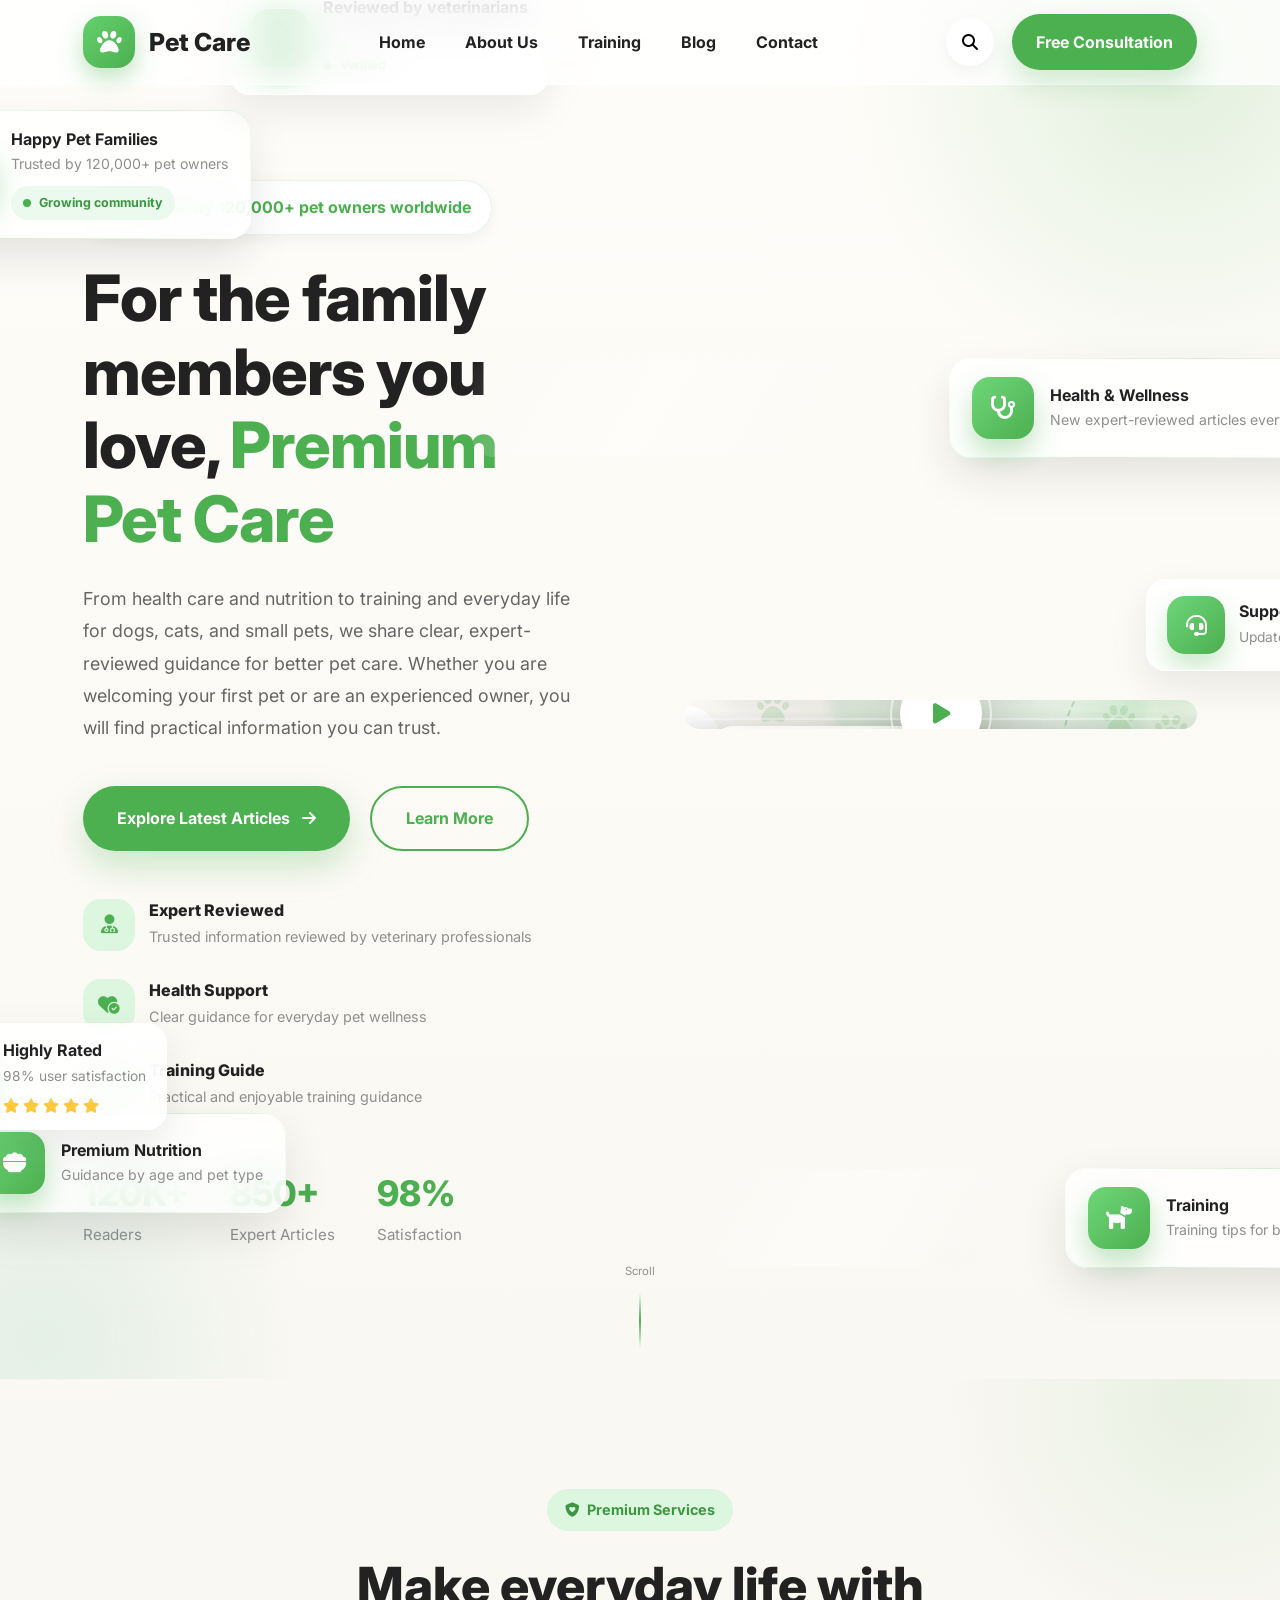
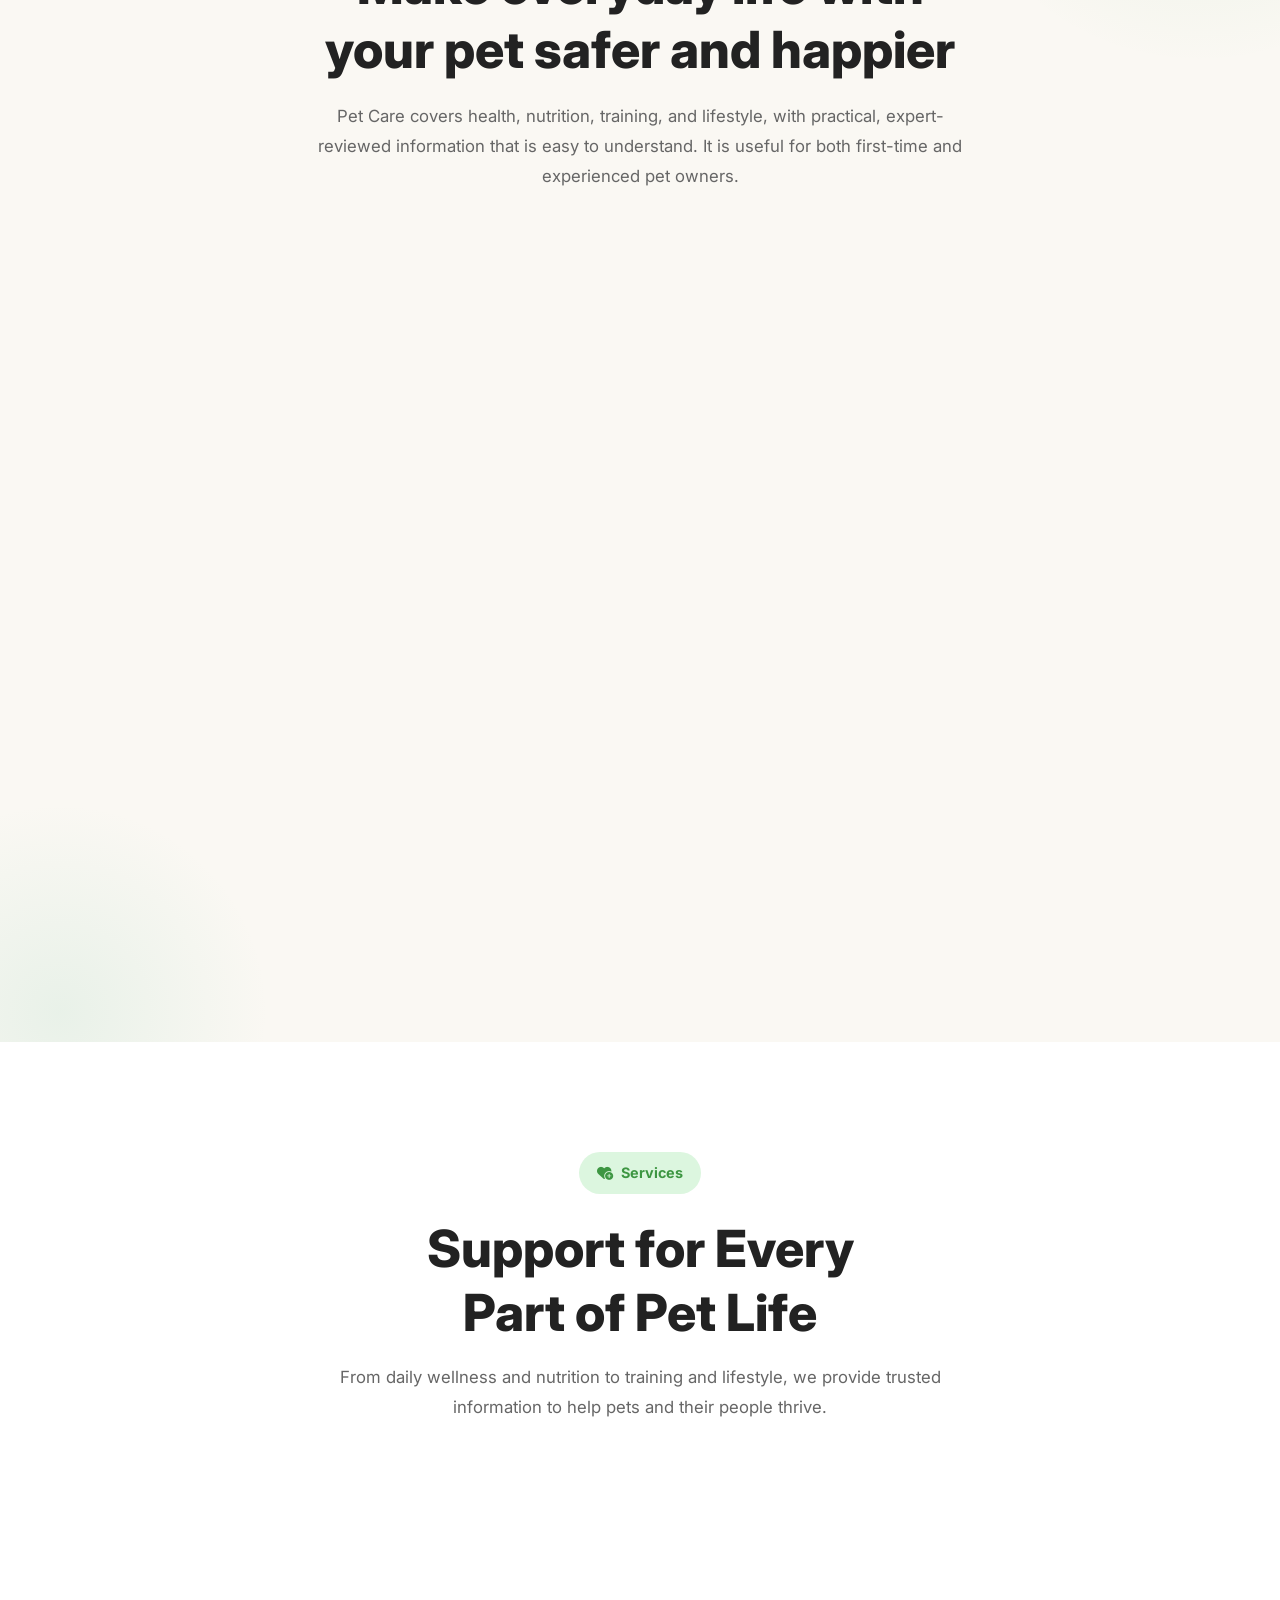
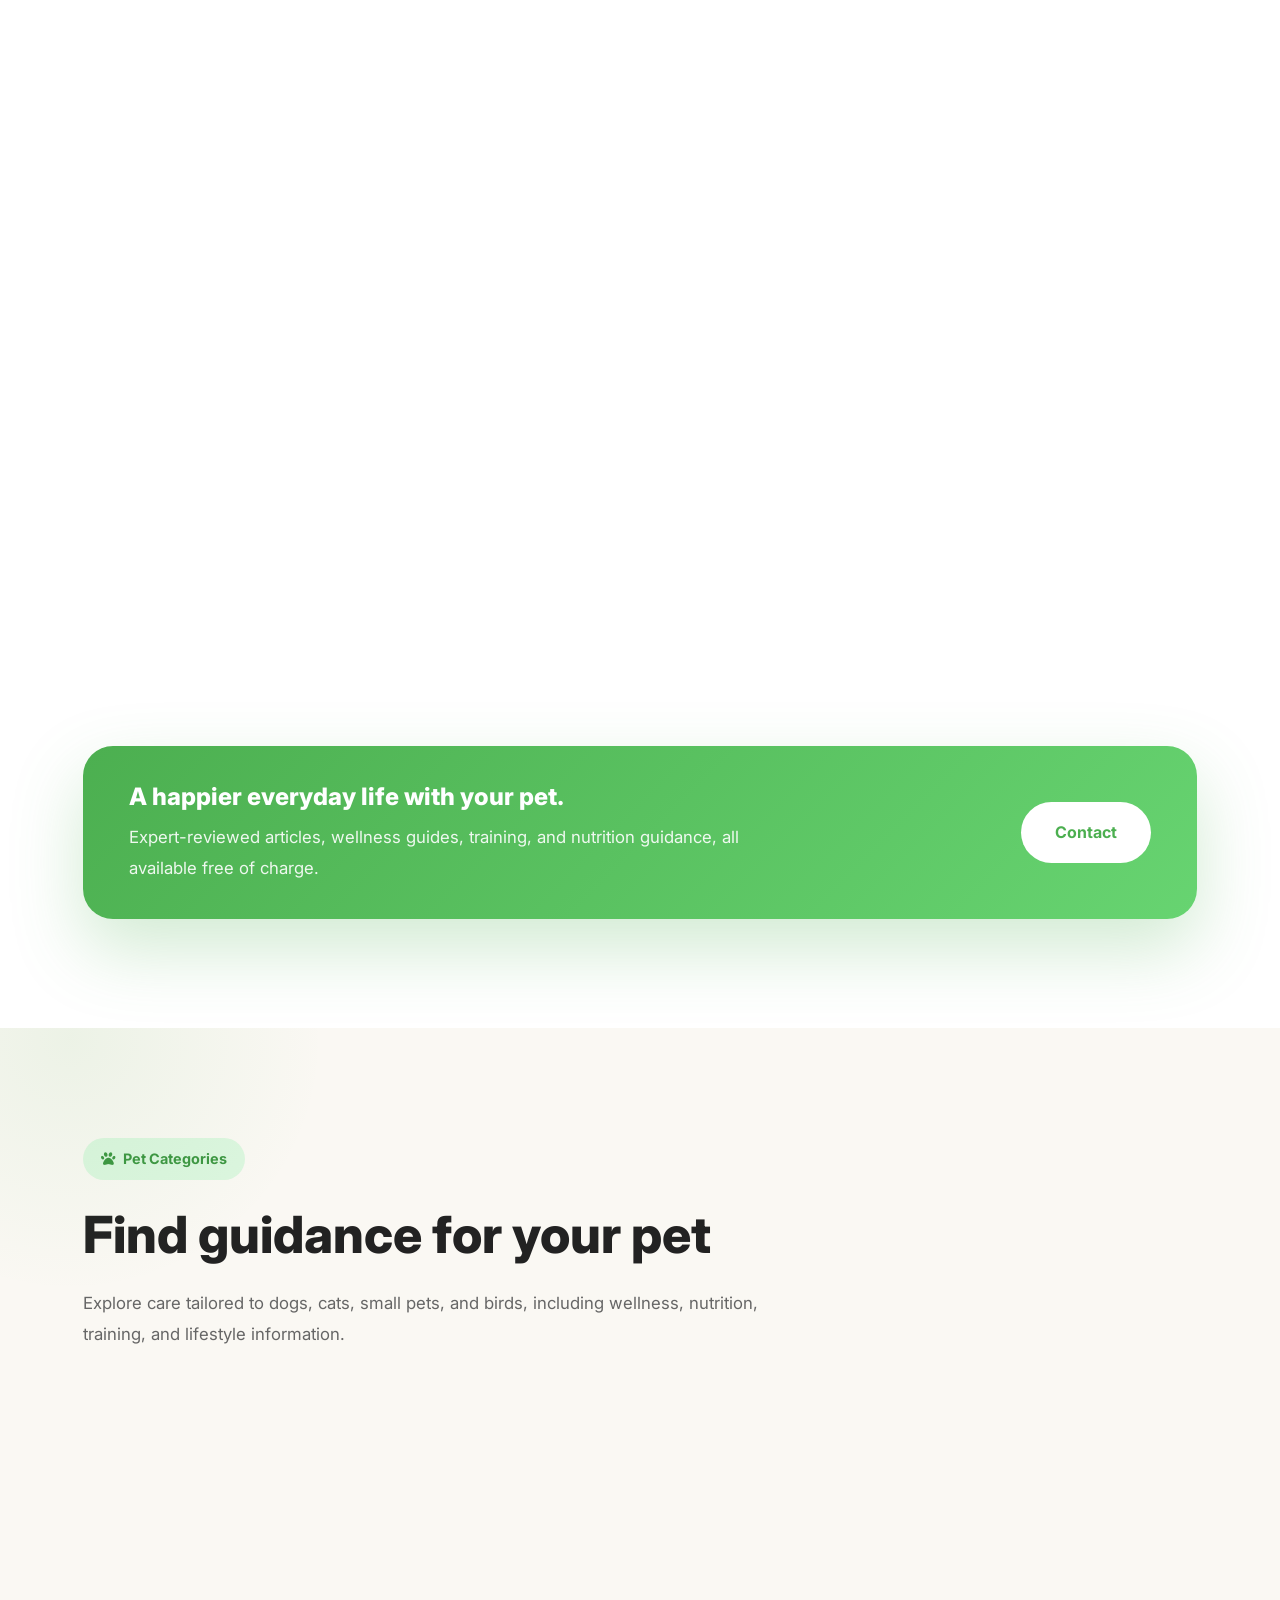
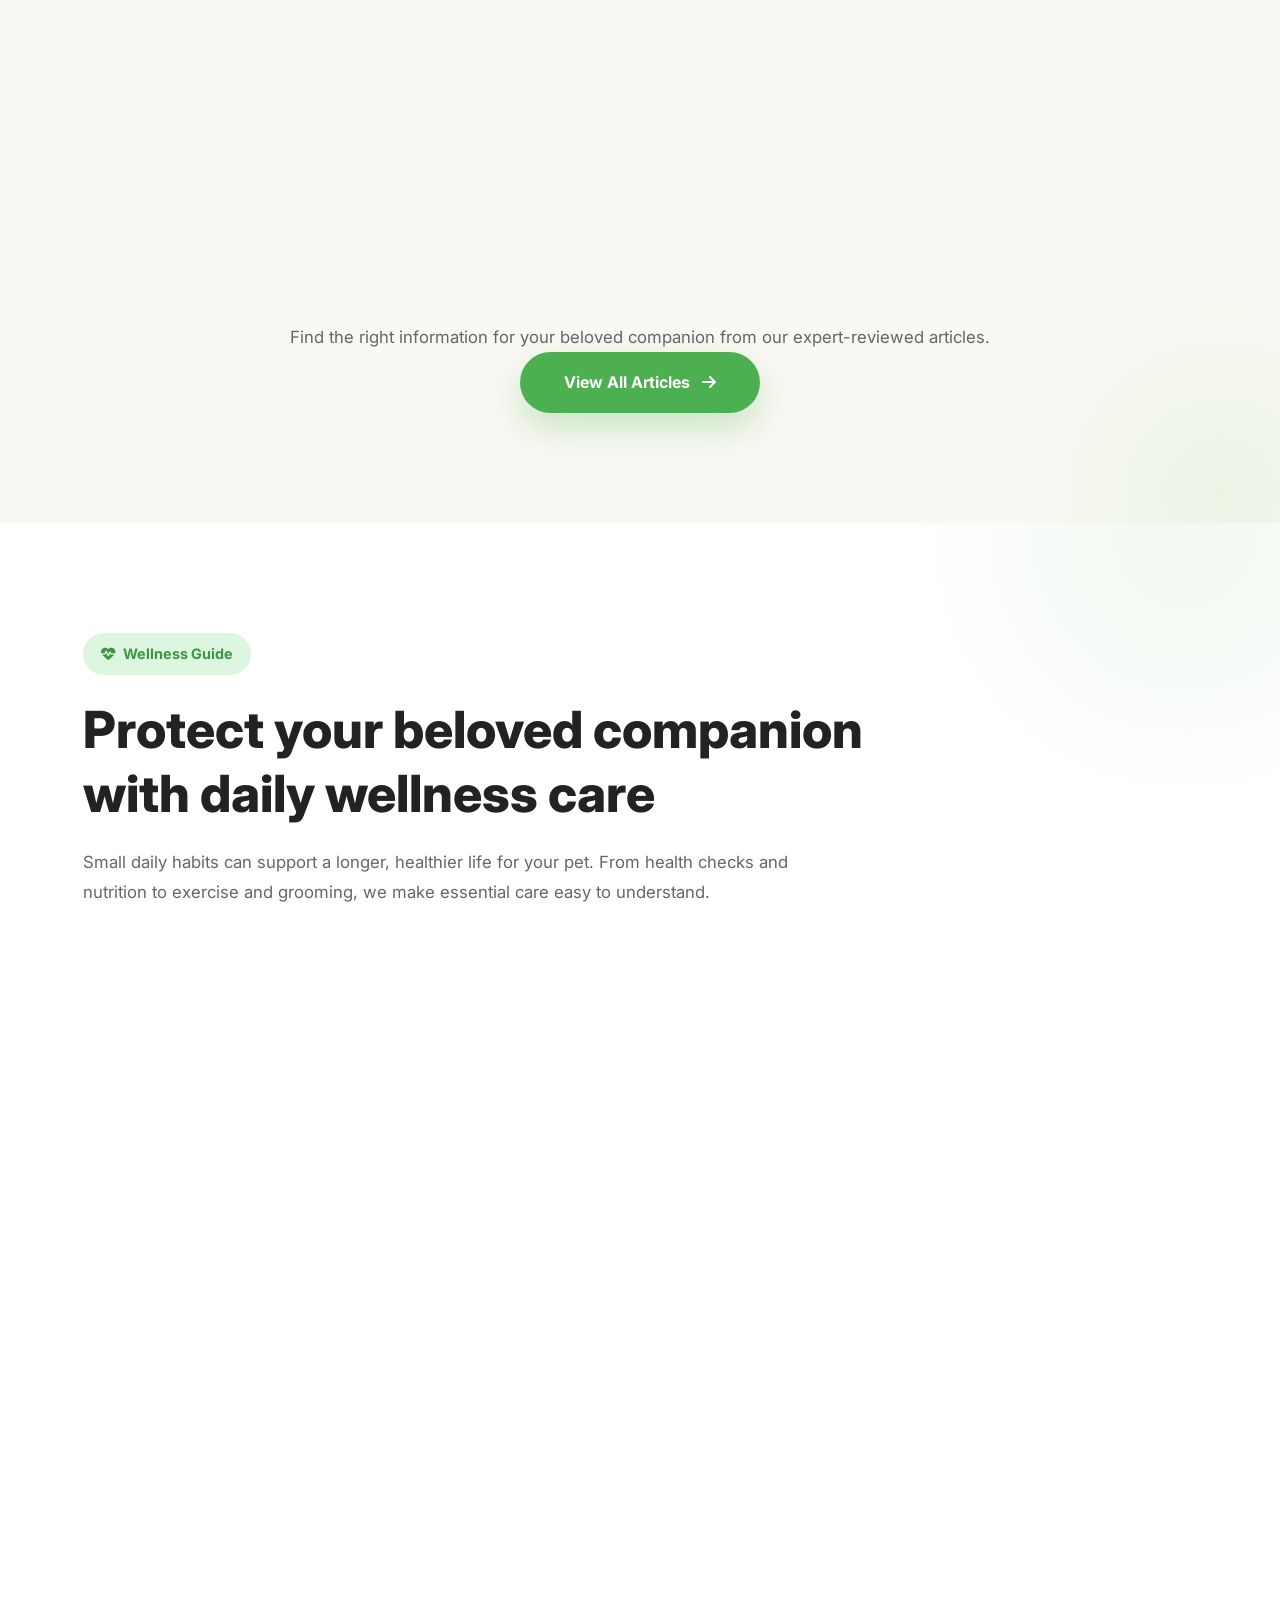
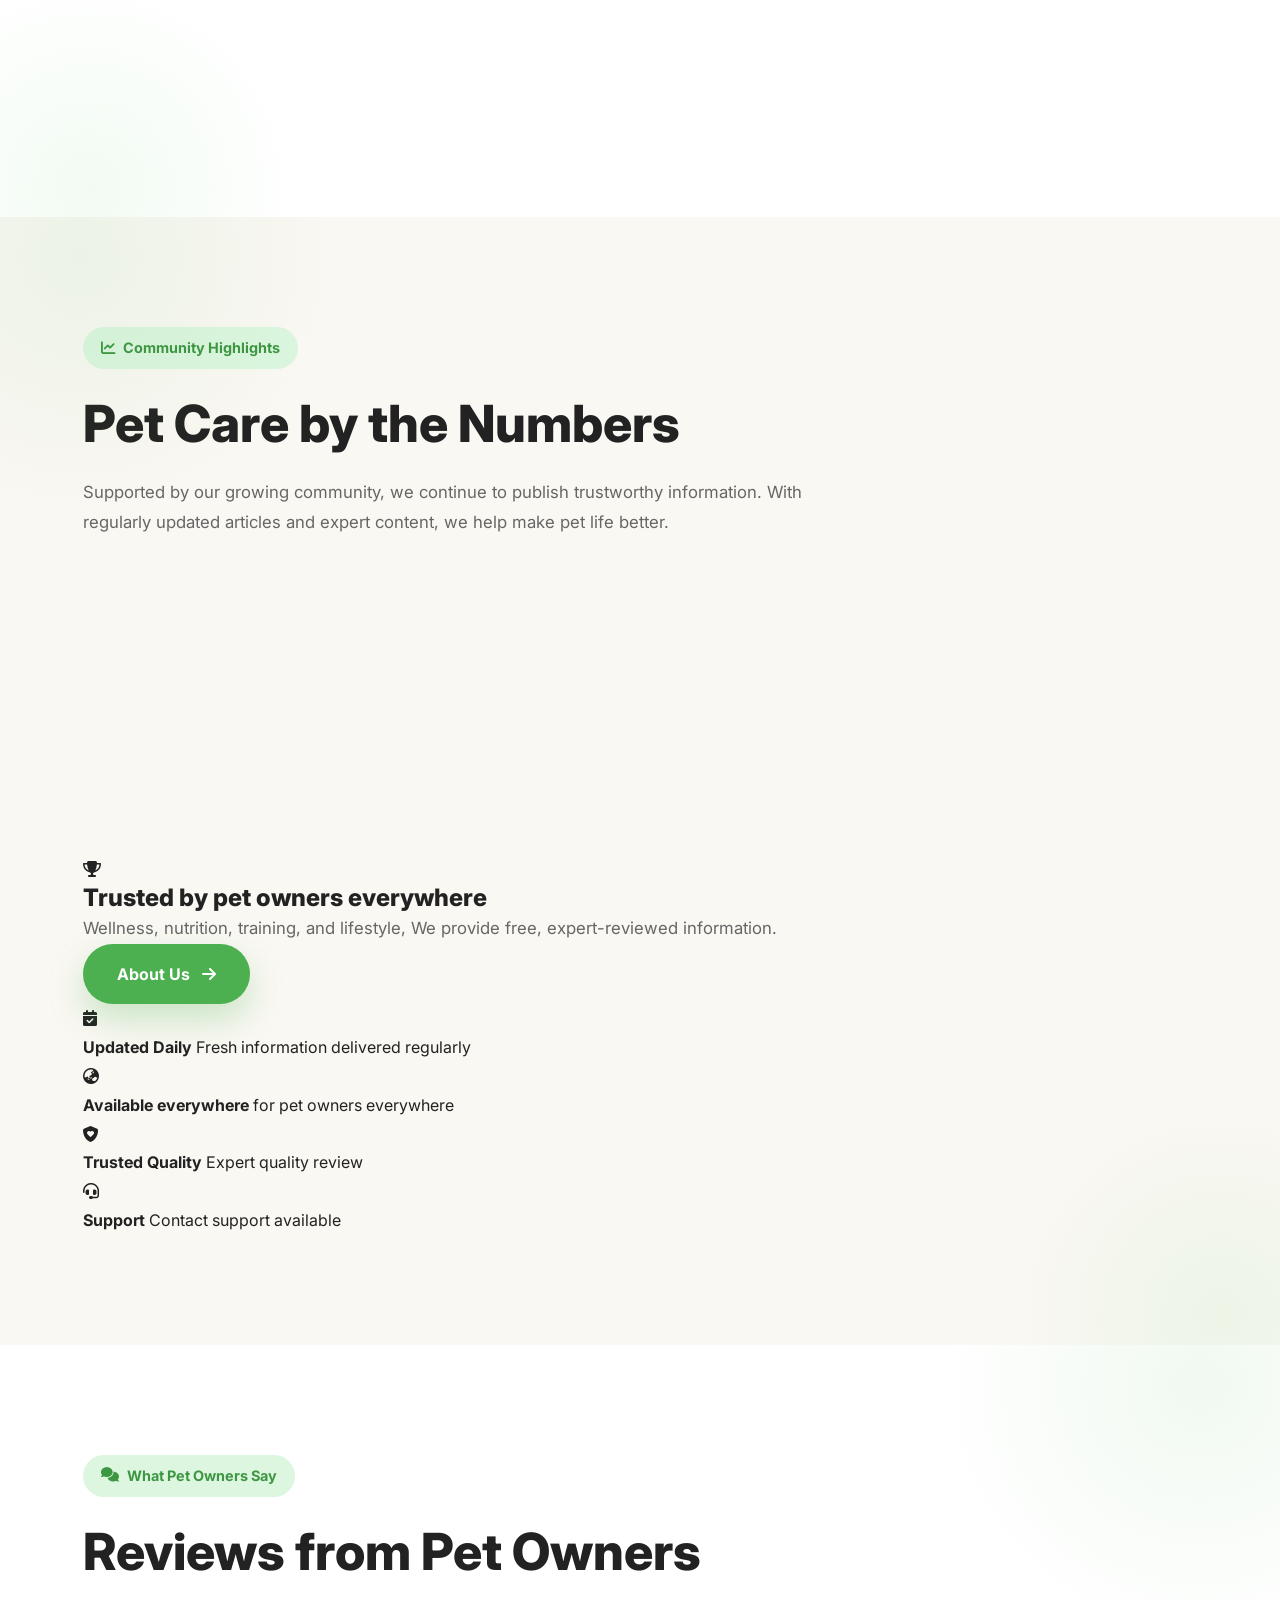
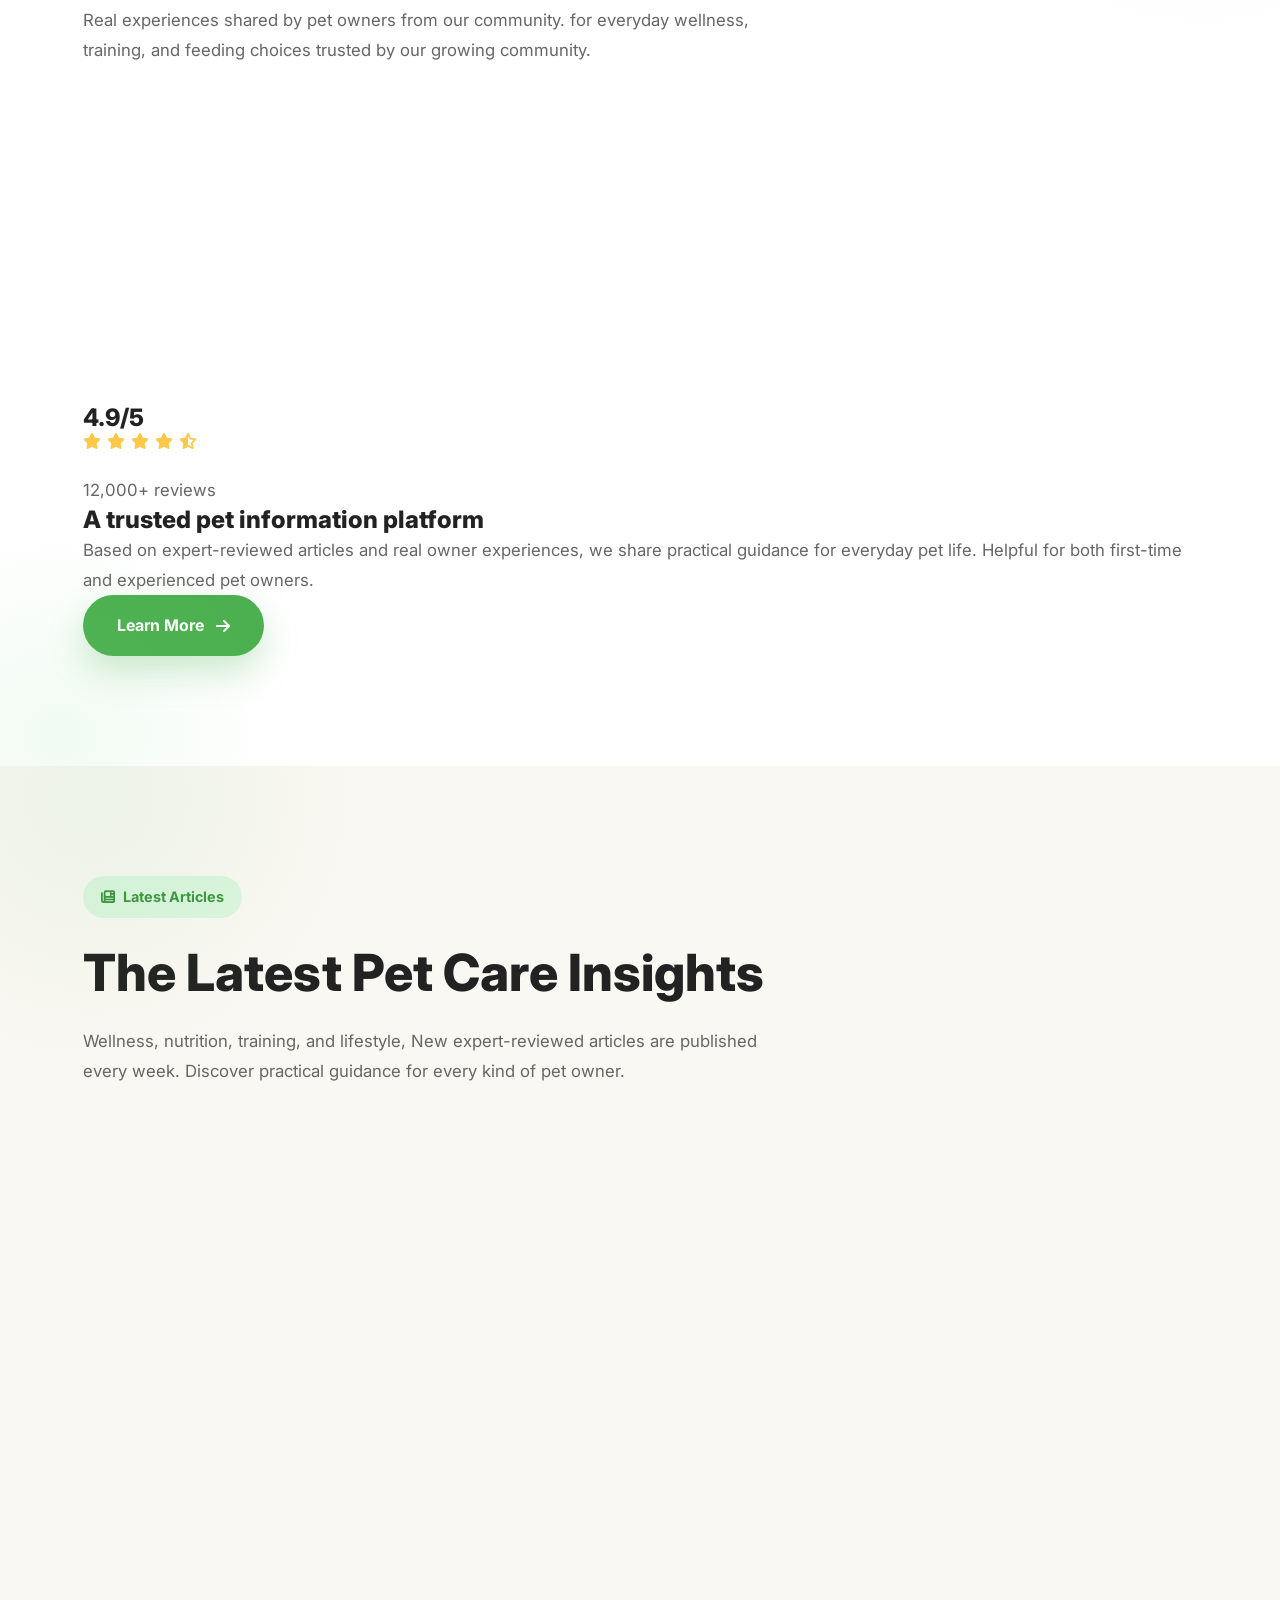
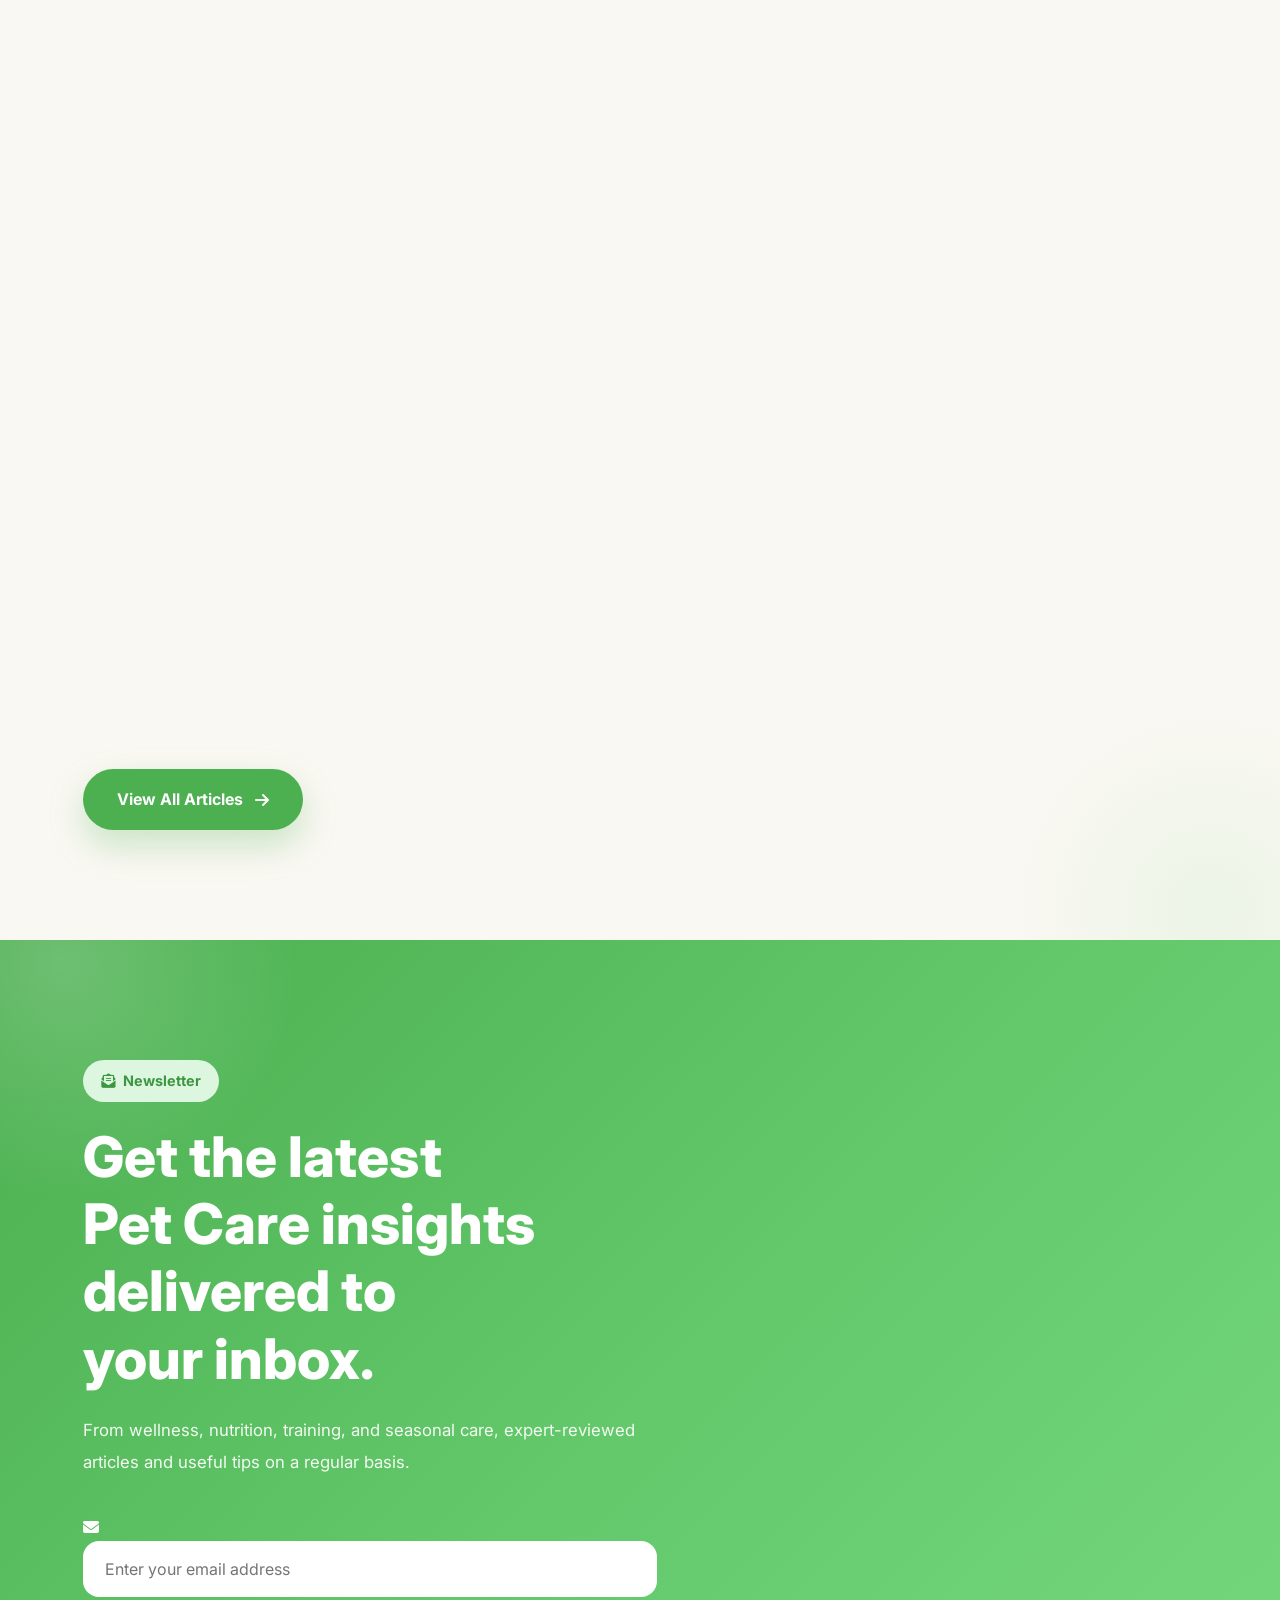
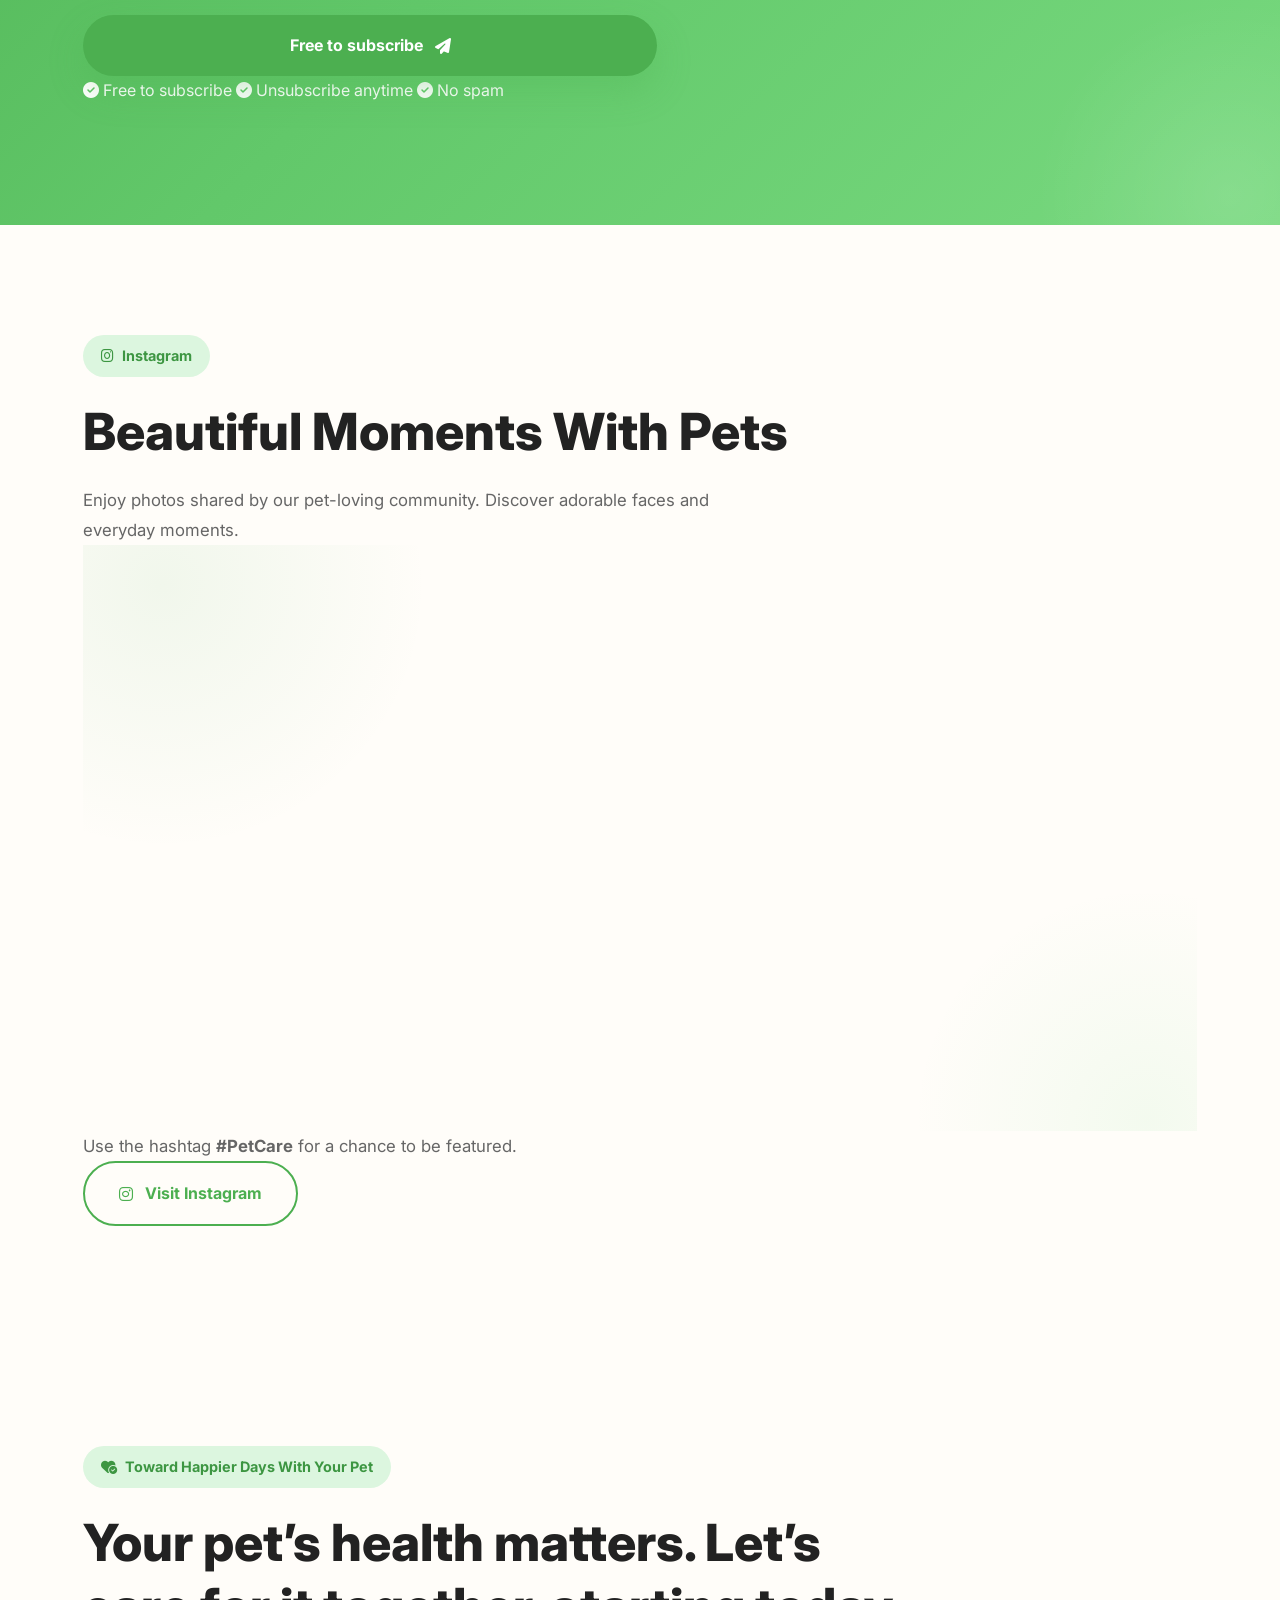
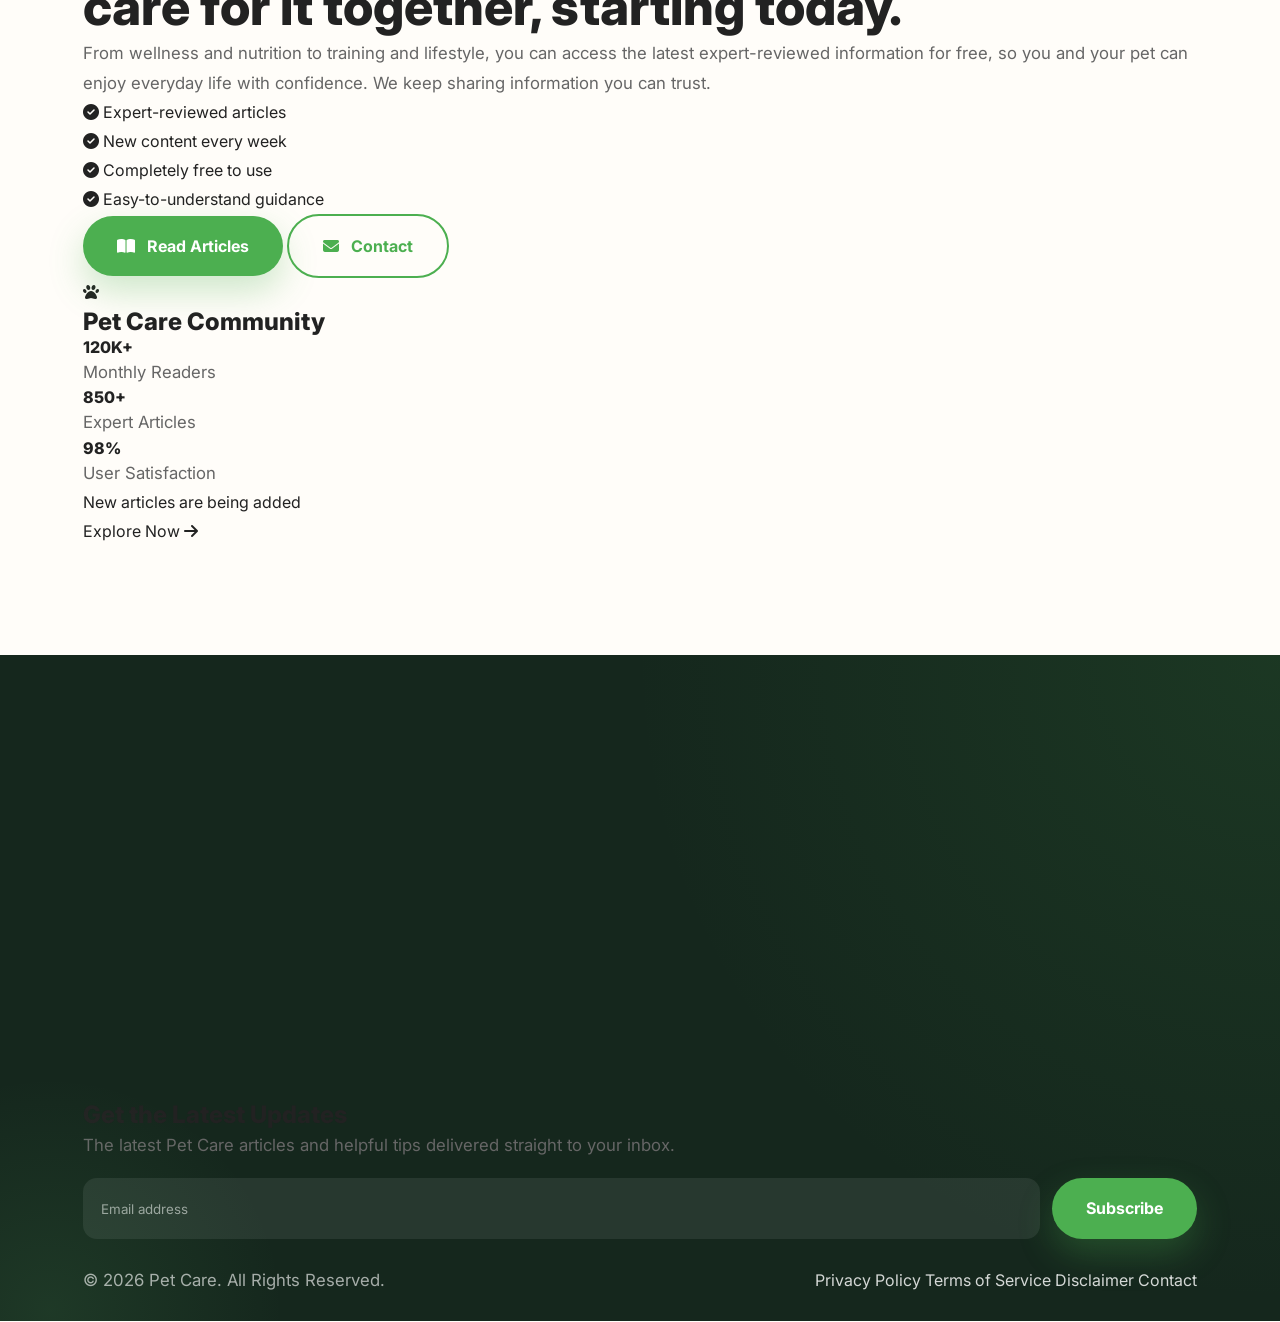
==== commit 76dd7a2e: "Update index.html" ====
--- a/index.html
+++ b/index.html
@@ -18,7 +18,7 @@
 
     <meta name="robots" content="index,follow,max-image-preview:large">
 
-    <link rel="canonical" href="https://example.com/">
+    <link rel="canonical" href="./">
 
     <!-- Open Graph -->
 
@@ -28,7 +28,7 @@
     <meta property="og:description"
         content="Expert-reviewed wellness, training, nutrition, and lifestyle information for dogs, cats, and small pets.">
     <meta property="og:image" content="images/og-image.jpg">
-    <meta property="og:url" content="https://example.com/">
+    <meta property="og:url" content="./">
     <meta property="og:site_name" content="Pet Care">
 
     <!-- Twitter -->
@@ -59,7 +59,7 @@
   "@context":"https://schema.org",
   "@type":"WebSite",
   "name":"Pet Care",
-  "url":"https://example.com/",
+  "url":"./",
   "inLanguage":"en",
   "description":"premium pet care information website"
 }
@@ -2166,7 +2166,7 @@
 
                         <span>
 
-                            Cat owner · Osaka
+                            Cat owner
 
                         </span>
 
@@ -2329,7 +2329,7 @@
 
                 Wellness, nutrition, training, and lifestyle,
                 New expert-reviewed articles are published every week.
-                discover practical guidance for every kind of pet owner.
+                Discover practical guidance for every kind of pet owner.
 
             </p>
 
@@ -2943,9 +2943,9 @@
                 <p class="cta-text">
 
                     From wellness and nutrition to training and lifestyle,
-                    you can access the latest expert-reviewed information for free.
+                    you can access the latest expert-reviewed information for free,
                     so you and your pet can enjoy everyday life with confidence.
-                    we keep sharing information you can trust.
+                    We keep sharing information you can trust.
 
                 </p>
 
@@ -3208,7 +3208,7 @@
 
                         <span>
 
-                            contact@example.com
+                            hello@petcare.example
 
                         </span>
 
@@ -3220,7 +3220,7 @@
 
                         <span>
 
-                            www.example.com
+                            Pet Care
 
                         </span>
 
--- a/style.css
+++ b/style.css
@@ -1,5 +1,5 @@
 /* =========================================================
-   ペットケア - Premium Japanese Pet Care Website
+   Pet Care - Premium Pet Care Website
    Style.css
    Part 1
    ---------------------------------------------------------
@@ -20,7 +20,7 @@
  Google Fonts
 ==============================*/
 
-@import url('https://fonts.googleapis.com/css2?family=Noto+Sans+JP:wght@300;400;500;700;800&display=swap');
+@import url('https://fonts.googleapis.com/css2?family=Inter:wght@300;400;500;700;800&display=swap');
 
 /*=============================
  CSS Variables
@@ -107,7 +107,7 @@
 
 body{
 
-    font-family:'Noto Sans JP',sans-serif;
+    font-family:'Inter',sans-serif;
 
     background:var(--bg);
 
@@ -714,7 +714,7 @@
 }
 /*==========================================================
   HERO SECTION
-  ペットケア Premium Hero
+  Pet Care Premium Hero
 ==========================================================*/
 
 .hero{
@@ -2229,8 +2229,6 @@
     transform:scale(1.05) rotate(.4deg);
 }
 
-}
-
 /*----------------------------------
  Premium Border Frame
 -----------------------------------*/
@@ -4673,7 +4671,7 @@
 
 .category-card::after{
 
-    content:"🐾";
+    content:"ðŸ¾";
 
     position:absolute;
 
@@ -6003,7 +6001,7 @@
 
 .testimonial-card::after{
 
-    content:"❝";
+    content:"â";
 
     position:absolute;
 
@@ -6470,7 +6468,7 @@
 
 .blog-card::after{
 
-    content:"🌿";
+    content:"ðŸŒ¿";
 
     position:absolute;
 
@@ -9843,7 +9841,7 @@
 
 /*
 
-██████████████████████████████████████████
+â–ˆâ–ˆâ–ˆâ–ˆâ–ˆâ–ˆâ–ˆâ–ˆâ–ˆâ–ˆâ–ˆâ–ˆâ–ˆâ–ˆâ–ˆâ–ˆâ–ˆâ–ˆâ–ˆâ–ˆâ–ˆâ–ˆâ–ˆâ–ˆâ–ˆâ–ˆâ–ˆâ–ˆâ–ˆâ–ˆâ–ˆâ–ˆâ–ˆâ–ˆâ–ˆâ–ˆâ–ˆâ–ˆâ–ˆâ–ˆâ–ˆâ–ˆ
 
  Japanese Pet Care Website
  Version : 1.0.0
@@ -9860,8 +9858,8 @@
  EEAT Friendly
  Accessibility Optimized
 
- © 2026
-
-██████████████████████████████████████████
+ Â© 2026
+
+â–ˆâ–ˆâ–ˆâ–ˆâ–ˆâ–ˆâ–ˆâ–ˆâ–ˆâ–ˆâ–ˆâ–ˆâ–ˆâ–ˆâ–ˆâ–ˆâ–ˆâ–ˆâ–ˆâ–ˆâ–ˆâ–ˆâ–ˆâ–ˆâ–ˆâ–ˆâ–ˆâ–ˆâ–ˆâ–ˆâ–ˆâ–ˆâ–ˆâ–ˆâ–ˆâ–ˆâ–ˆâ–ˆâ–ˆâ–ˆâ–ˆâ–ˆ
 
 */
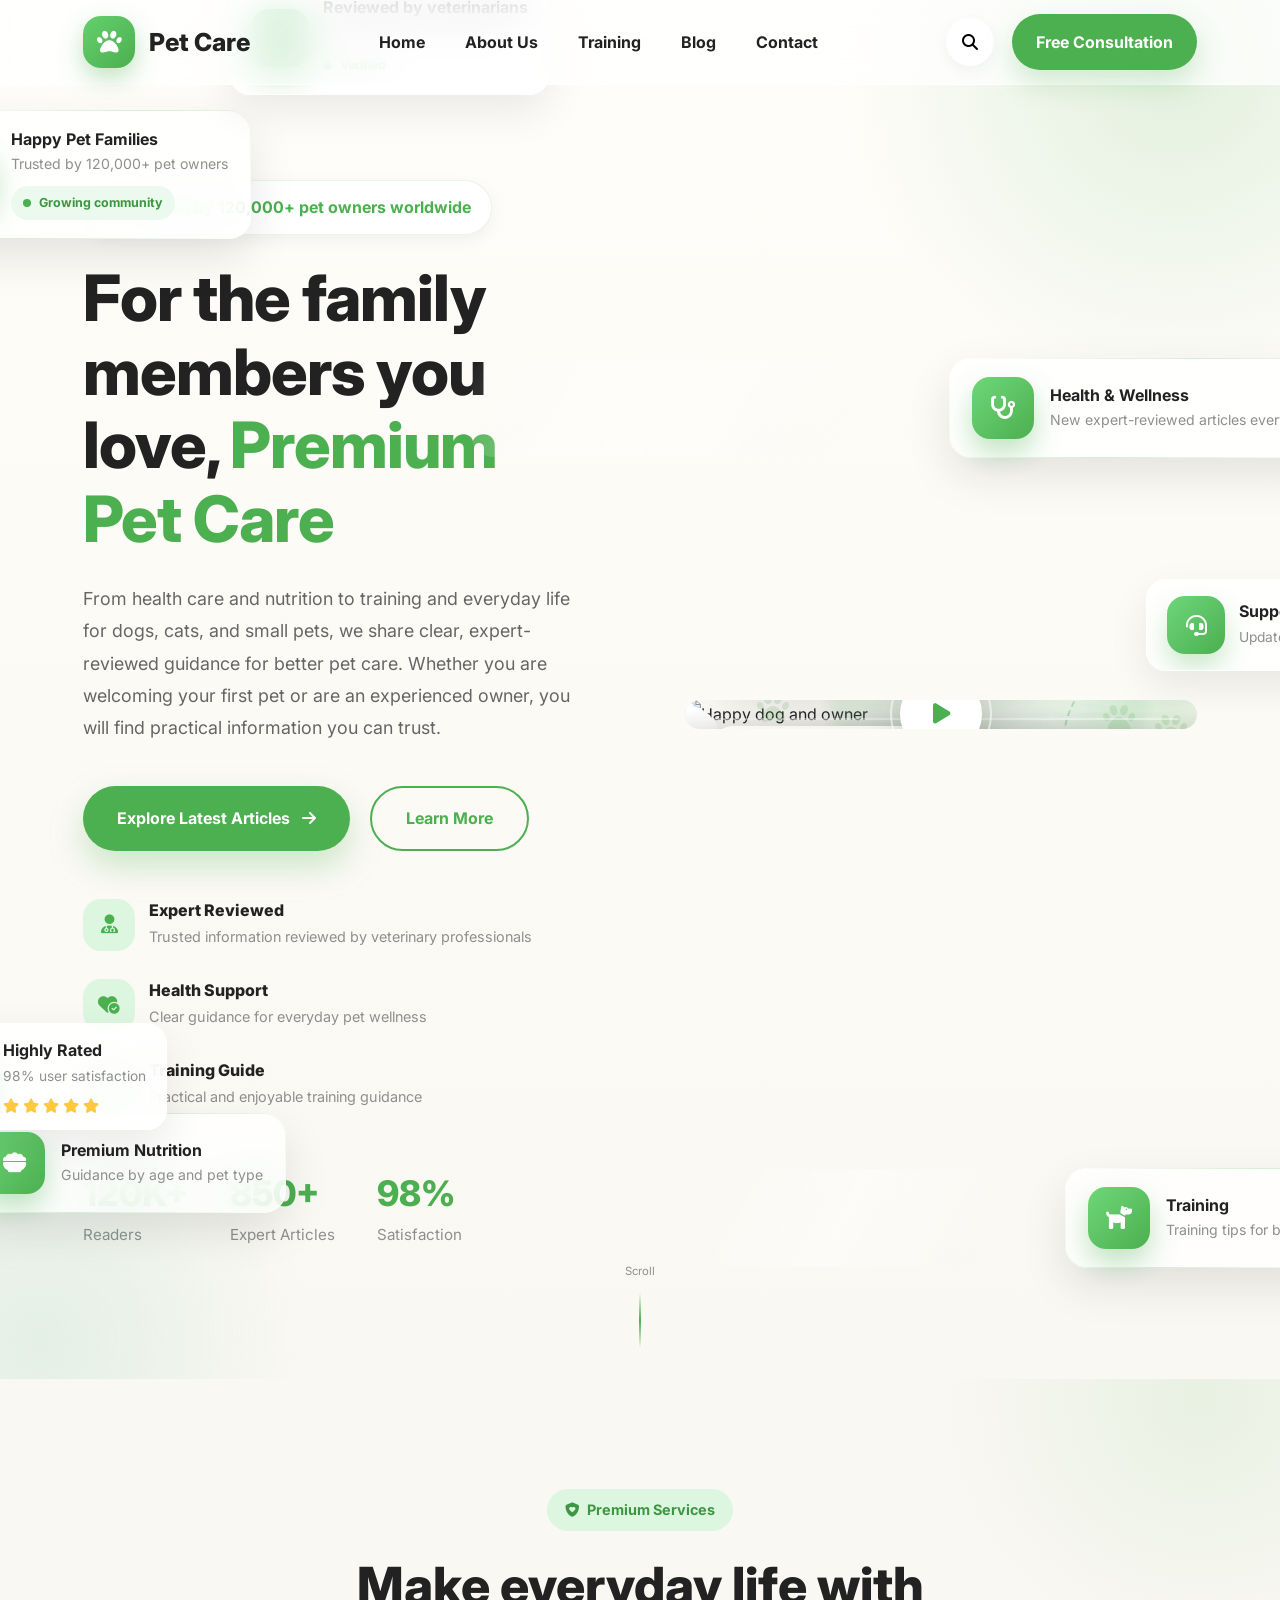
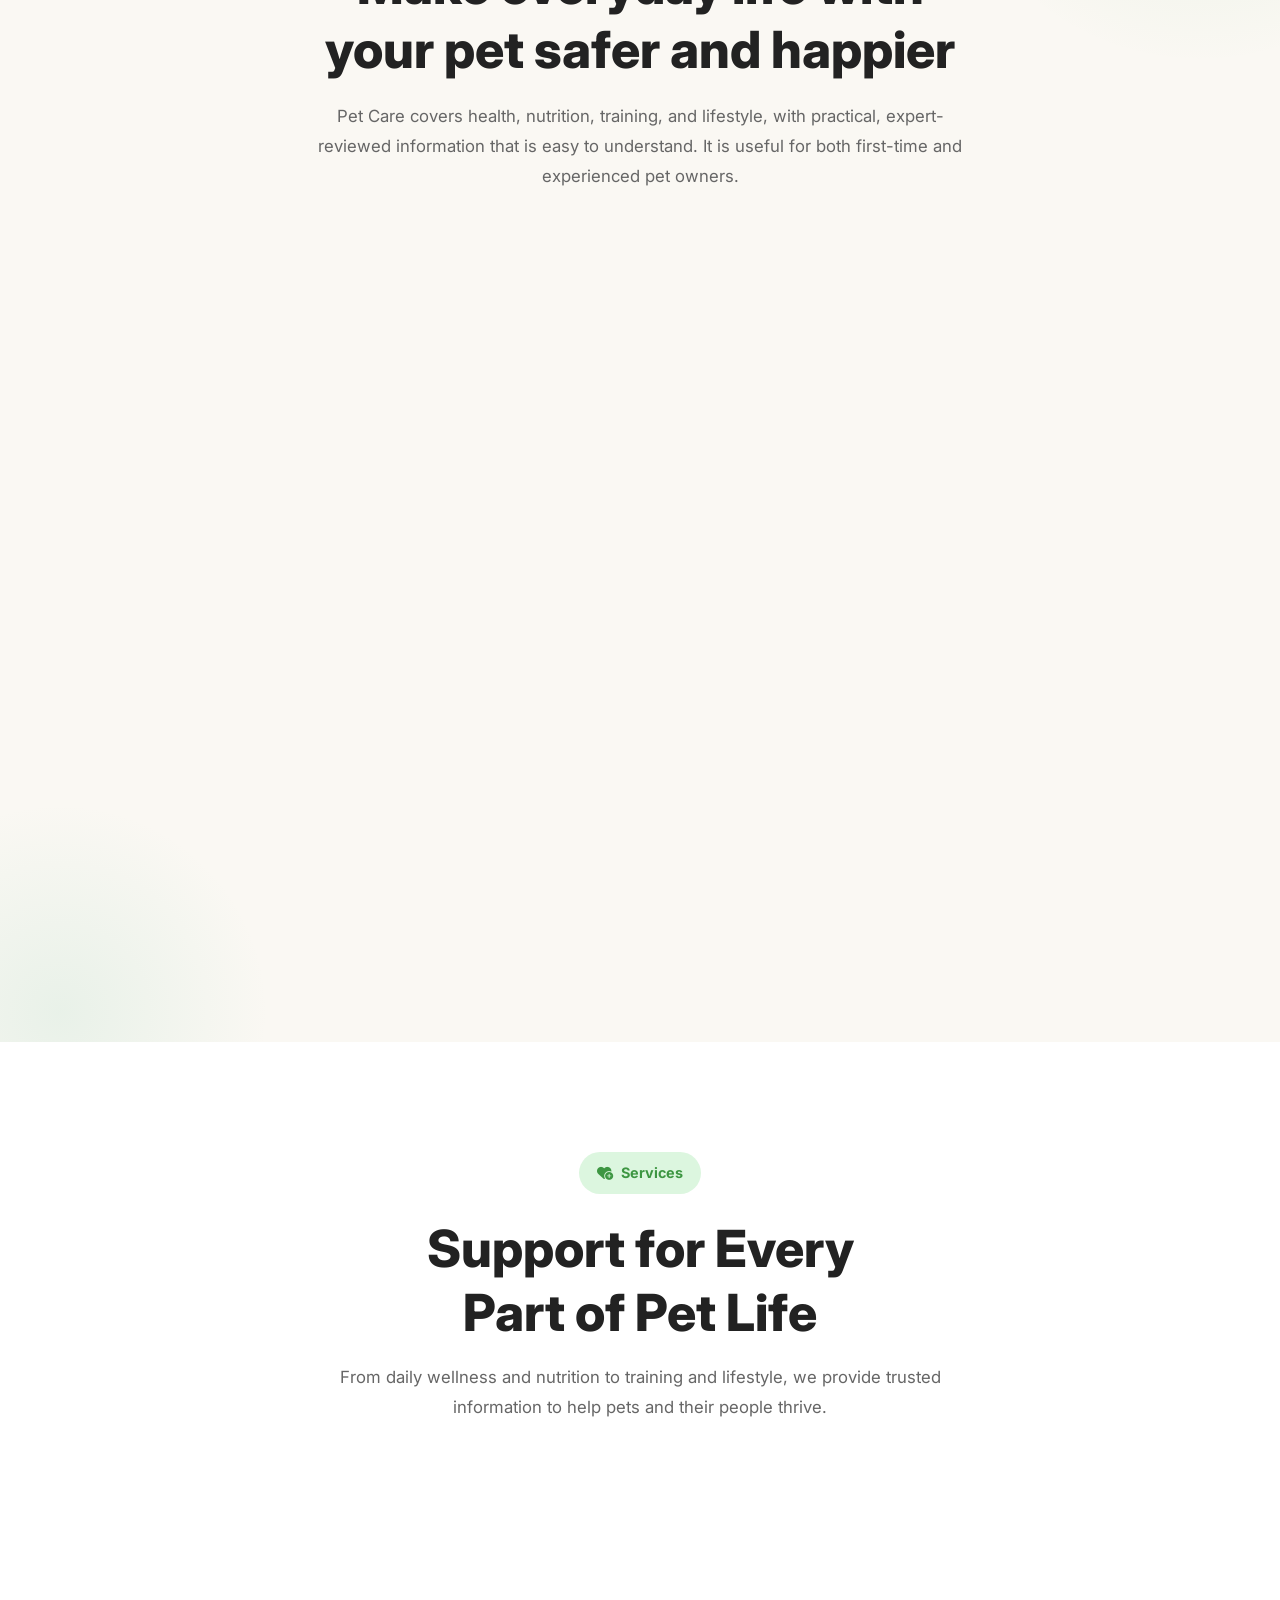
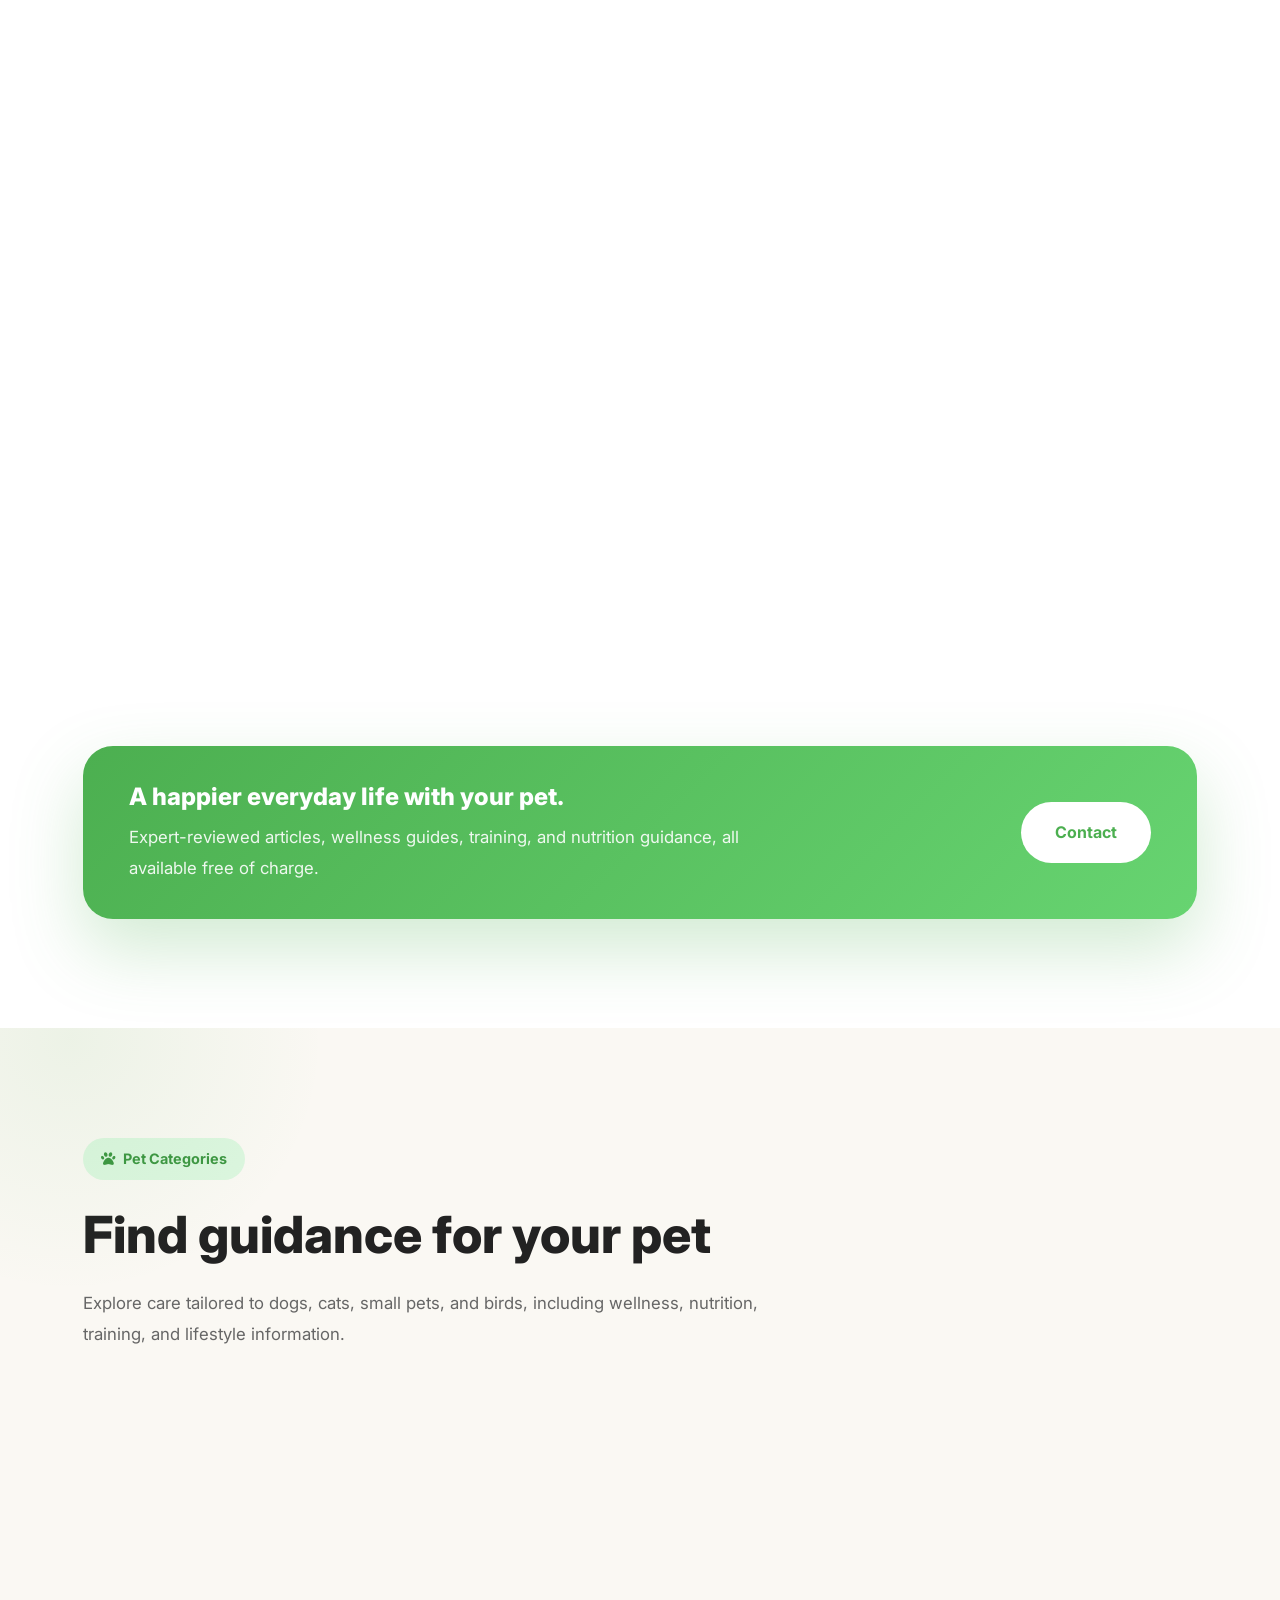
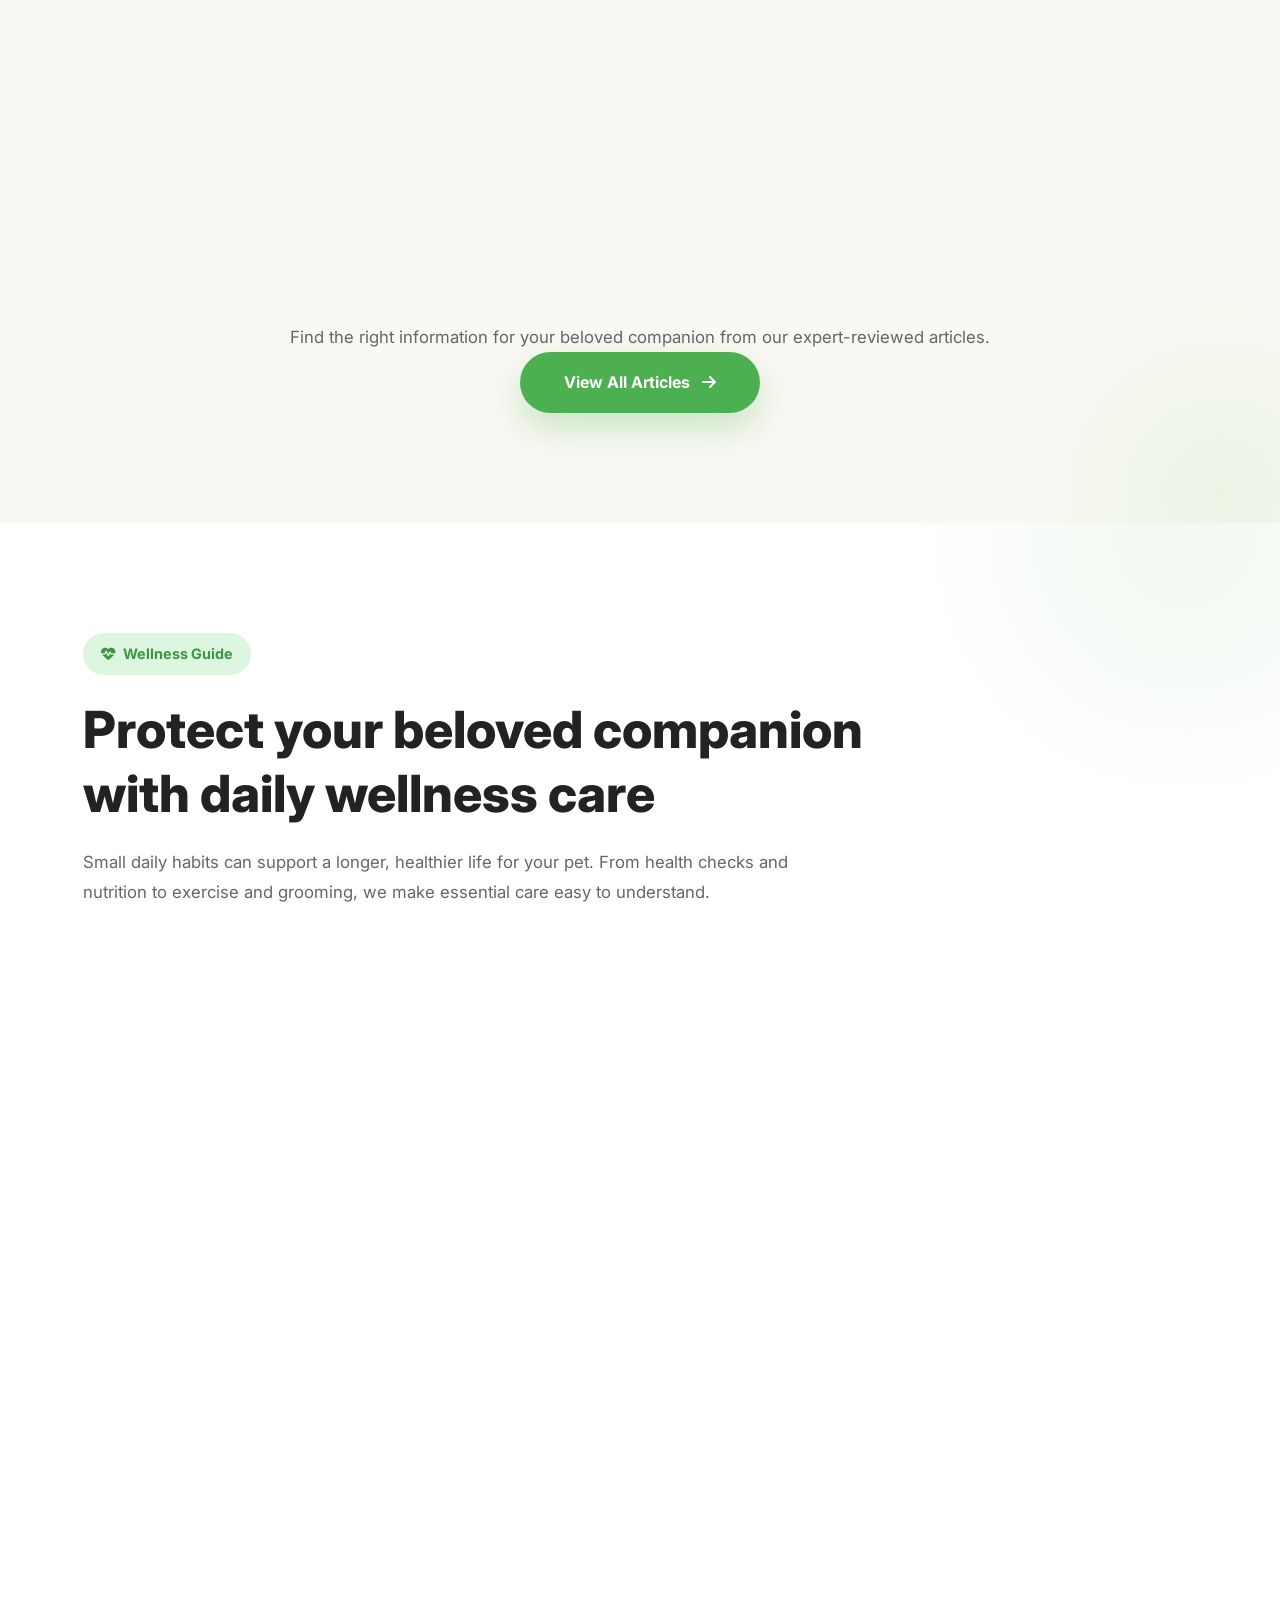
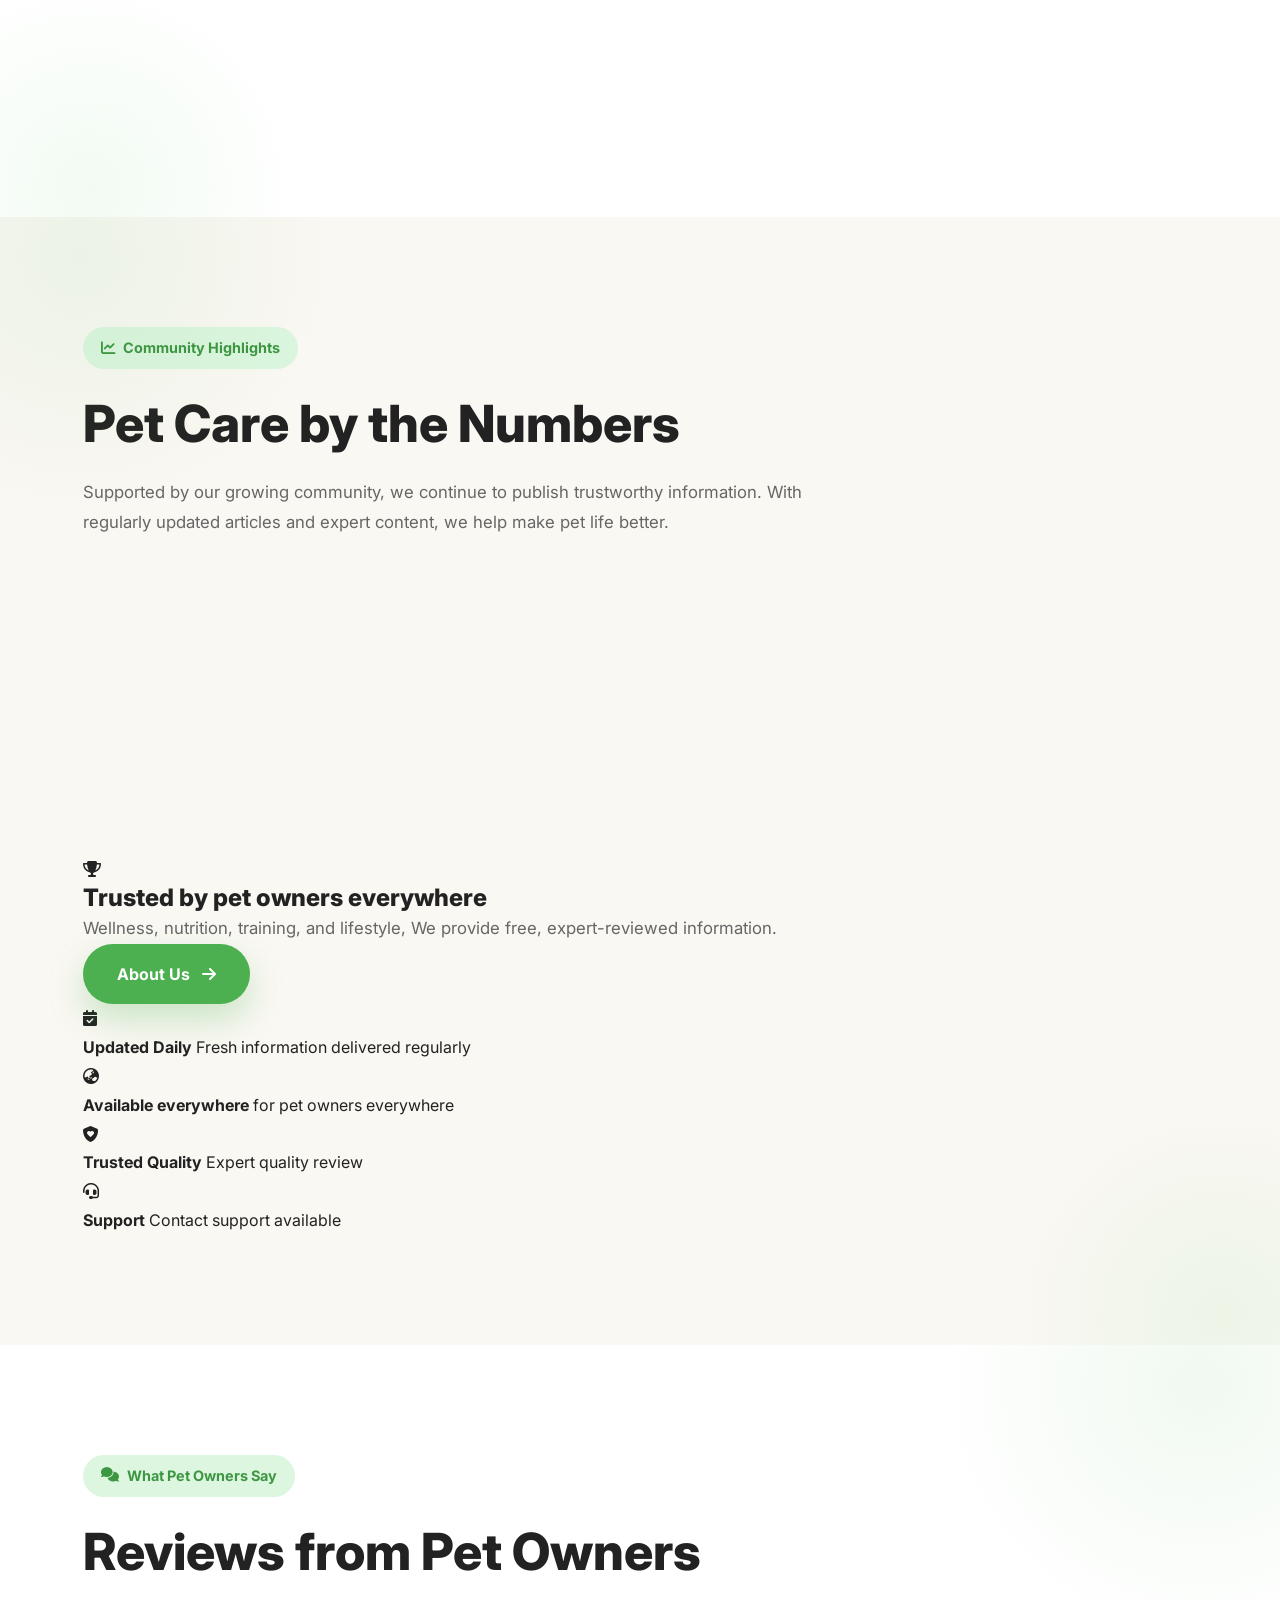
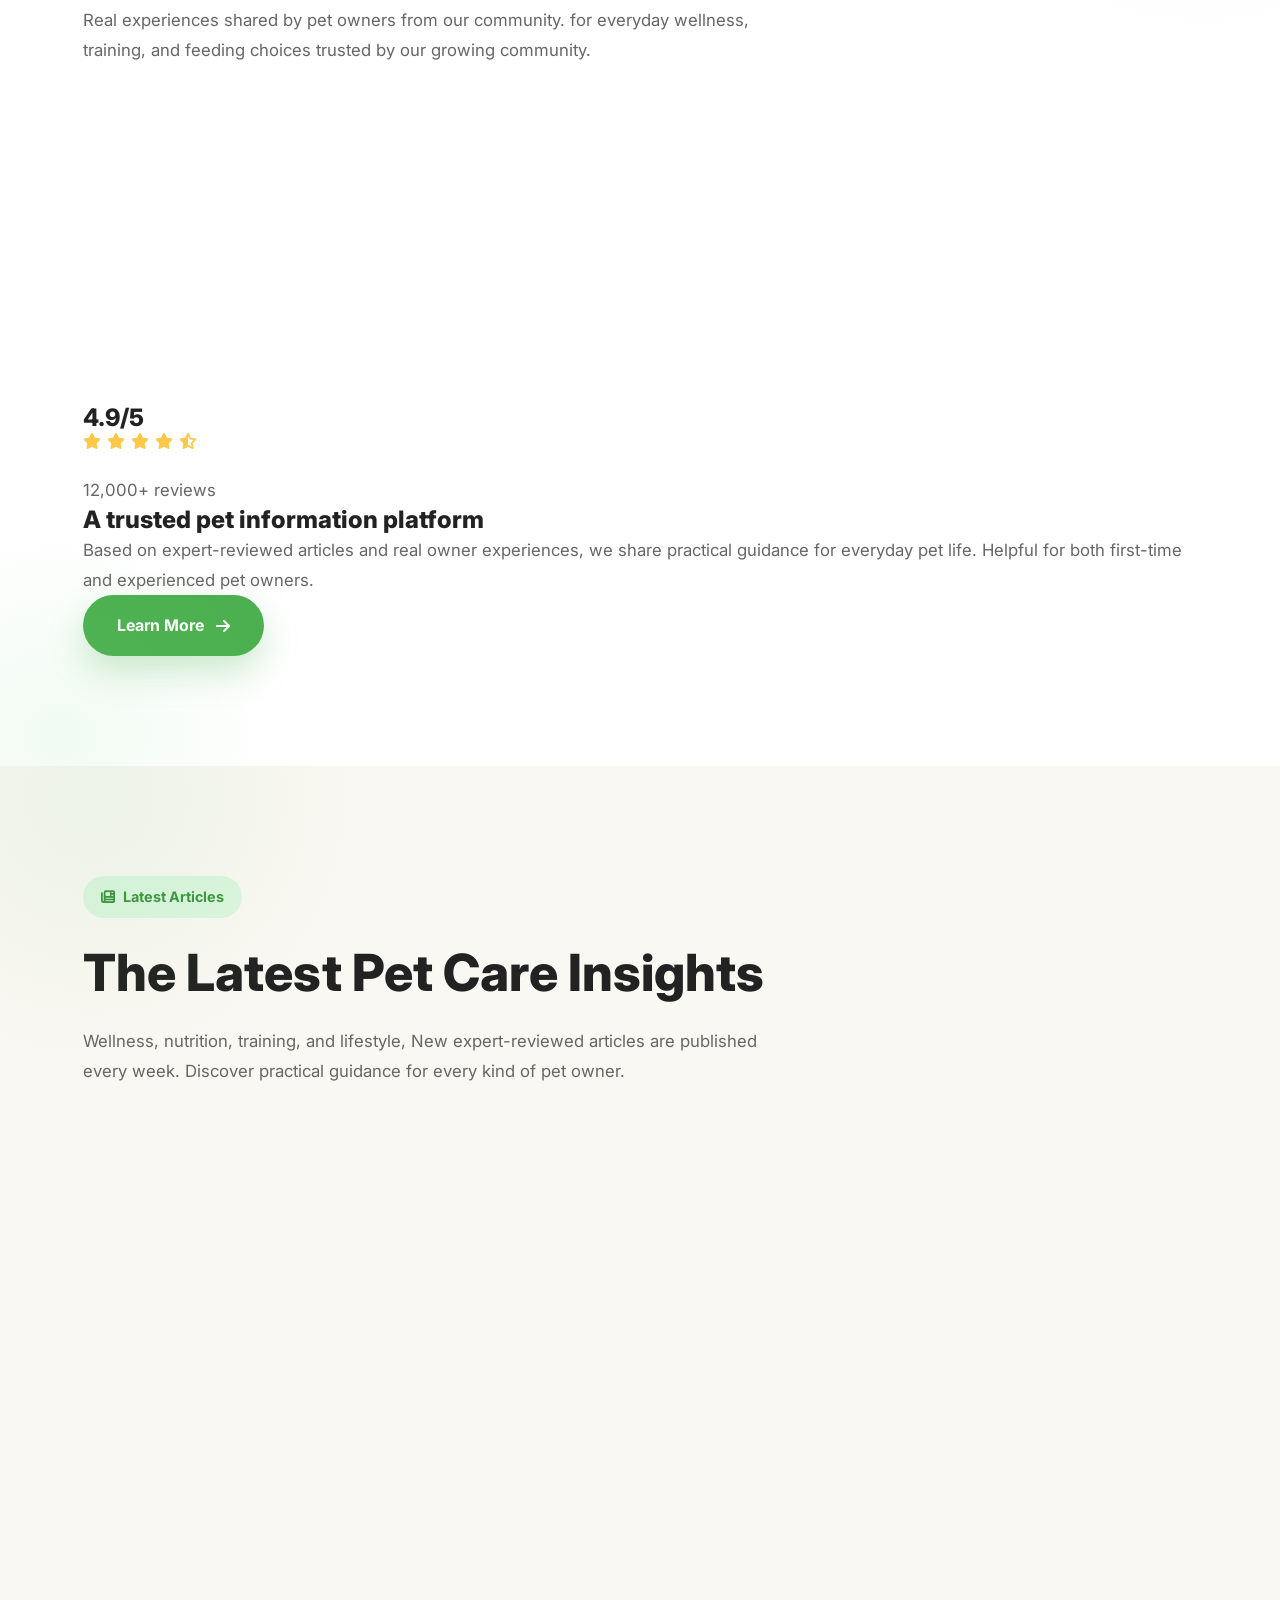
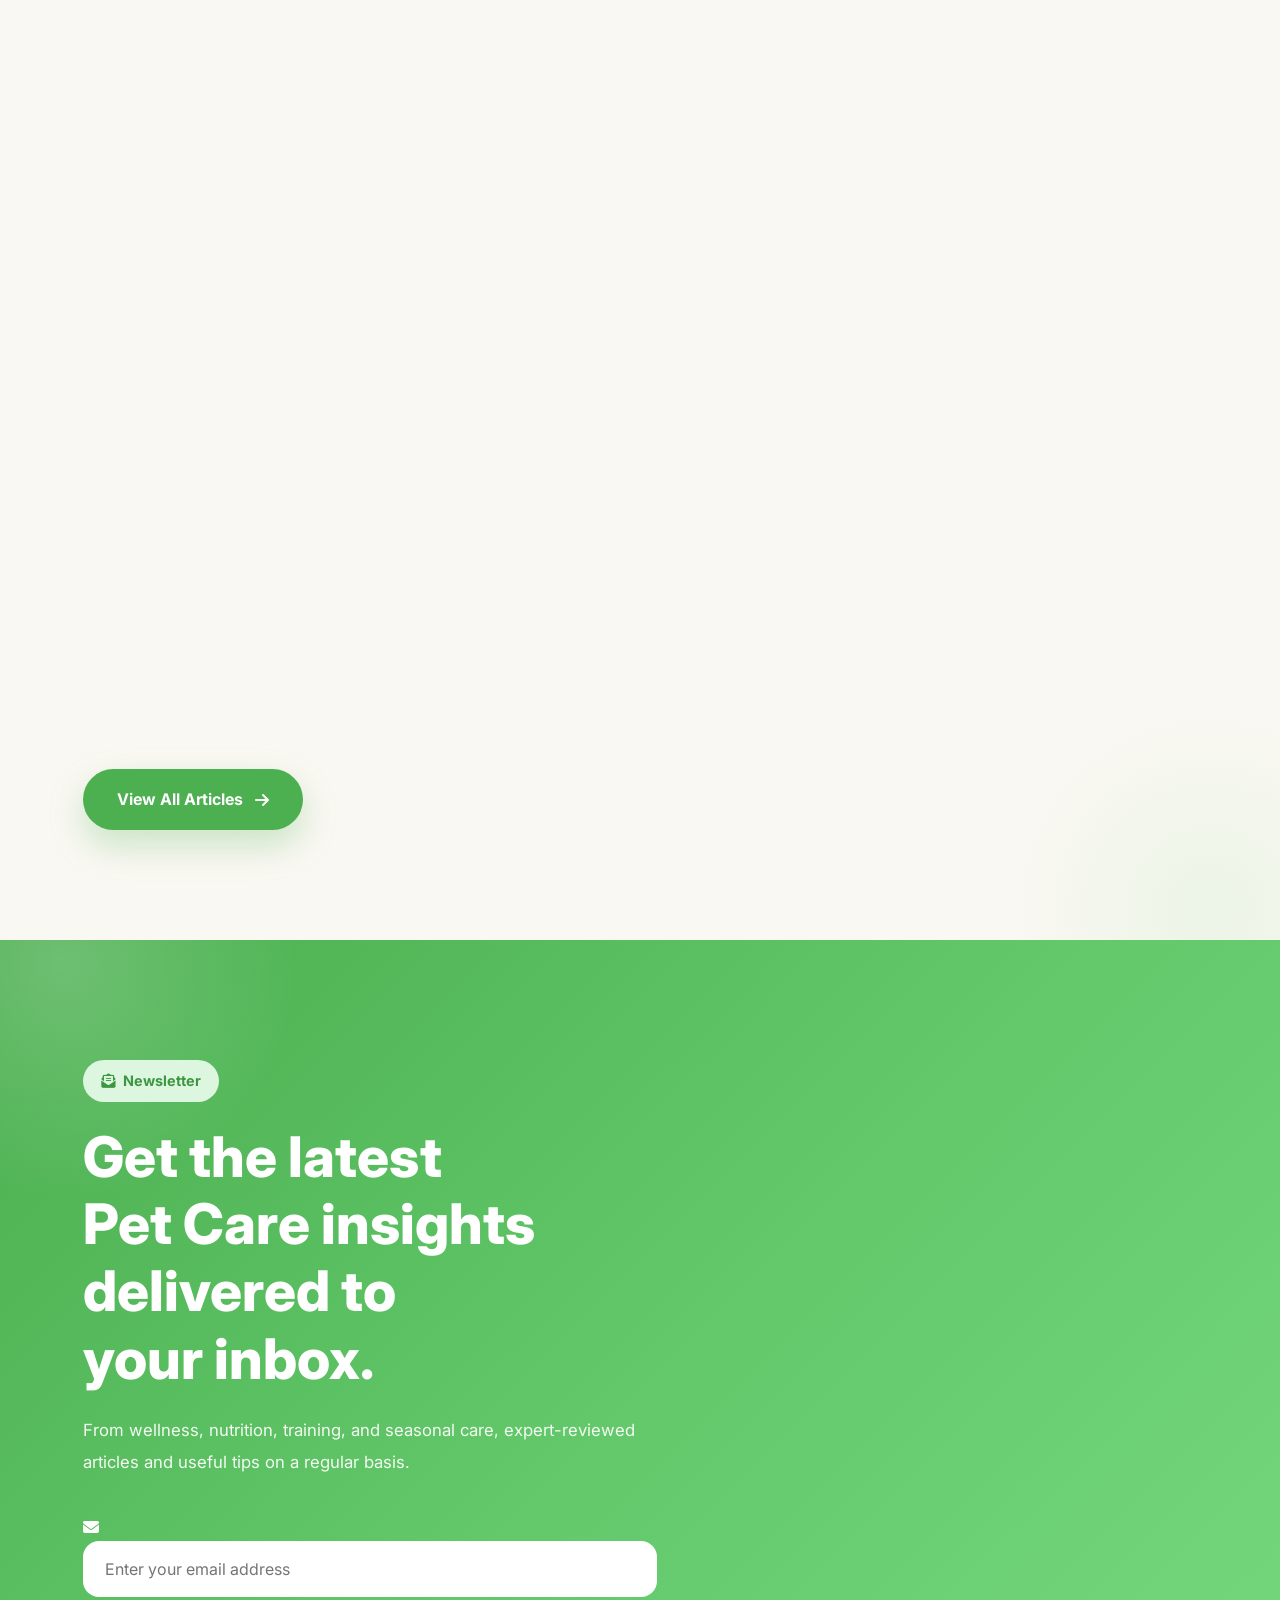
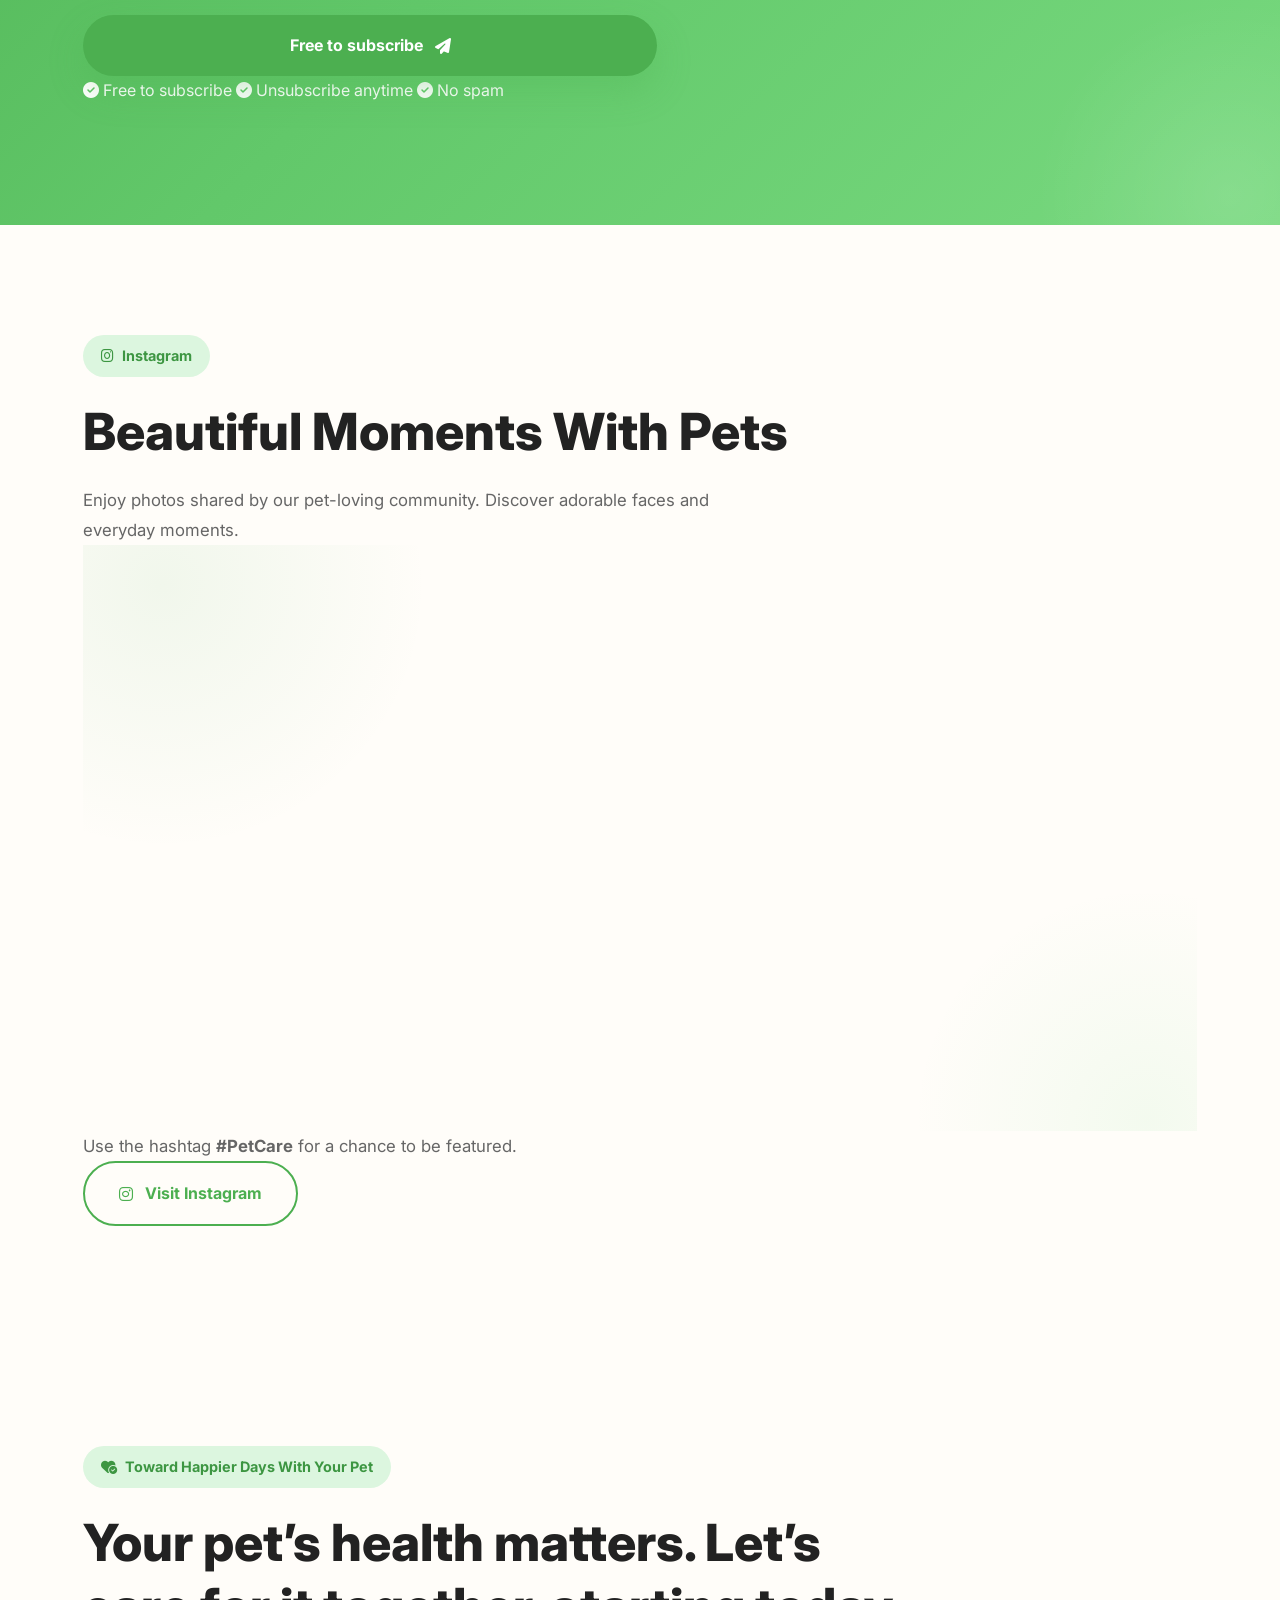
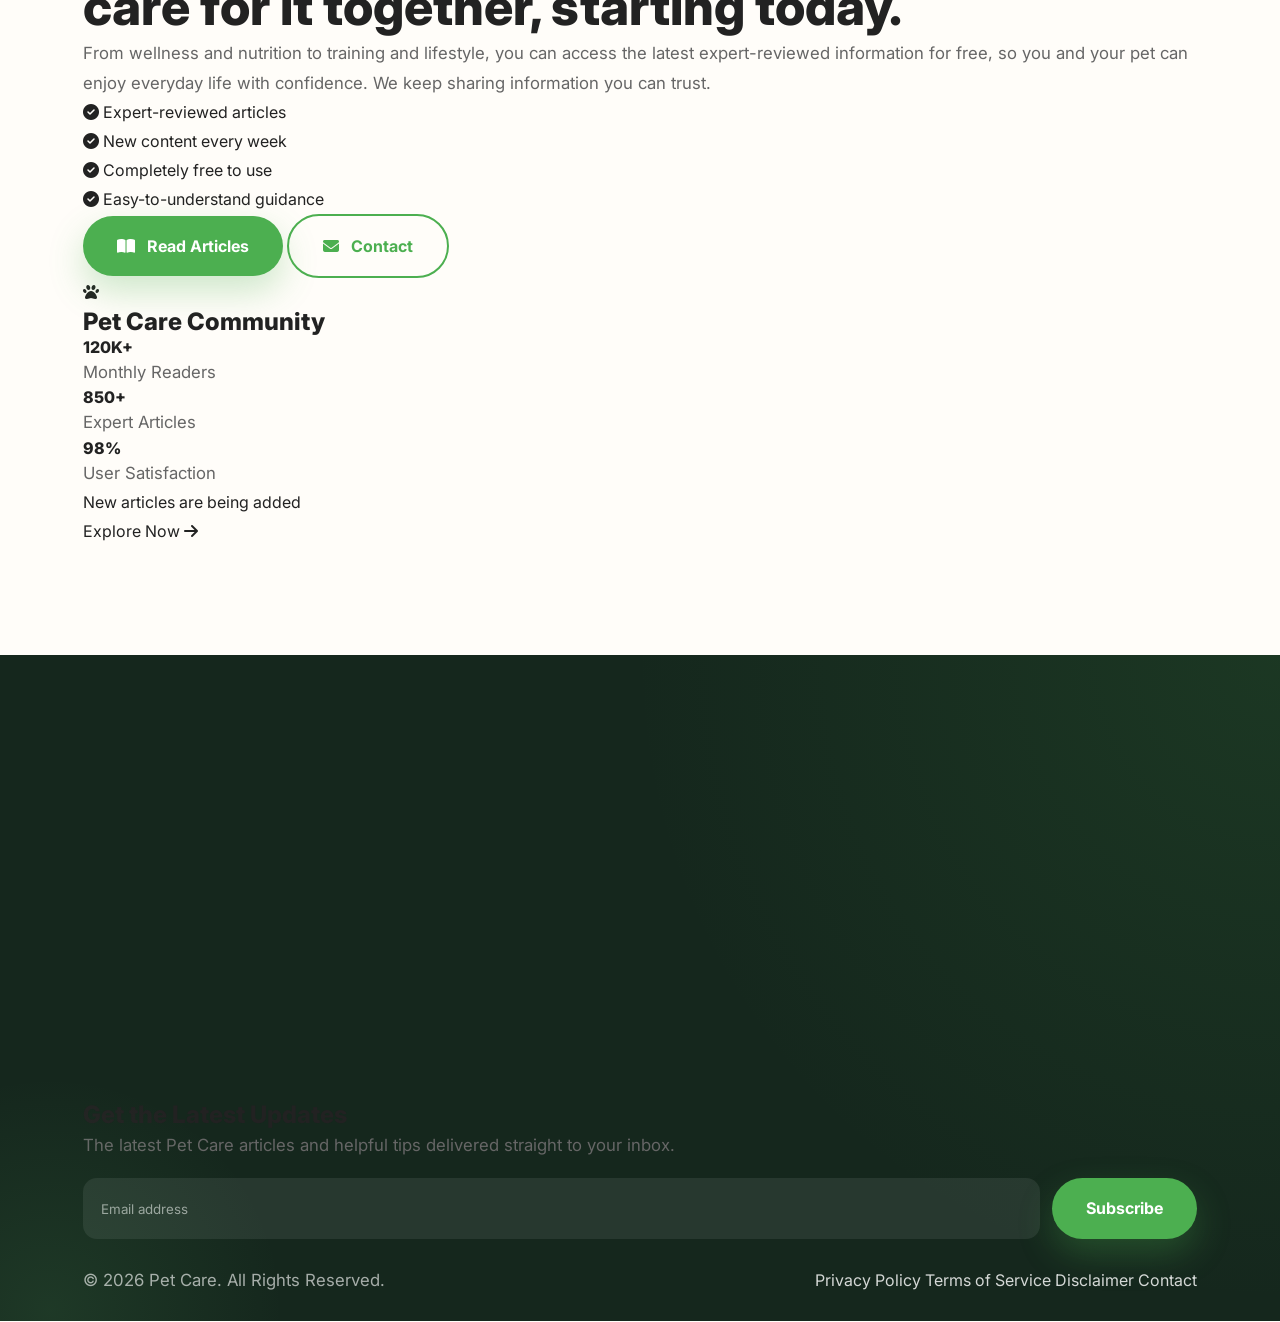
==== commit d8de92a8: "Fix Pet Care homepage layout and spacing" ====
--- a/index.html
+++ b/index.html
@@ -3350,4 +3350,4 @@
 
 </body>
 
-</html>
+</html>
--- a/style.css
+++ b/style.css
@@ -4671,7 +4671,7 @@
 
 .category-card::after{
 
-    content:"ðŸ¾";
+    content:"🐾";
 
     position:absolute;
 
@@ -6001,7 +6001,7 @@
 
 .testimonial-card::after{
 
-    content:"â";
+    content:"❝";
 
     position:absolute;
 
@@ -6468,7 +6468,7 @@
 
 .blog-card::after{
 
-    content:"ðŸŒ¿";
+    content:"🌿";
 
     position:absolute;
 
@@ -9841,7 +9841,7 @@
 
 /*
 
-â–ˆâ–ˆâ–ˆâ–ˆâ–ˆâ–ˆâ–ˆâ–ˆâ–ˆâ–ˆâ–ˆâ–ˆâ–ˆâ–ˆâ–ˆâ–ˆâ–ˆâ–ˆâ–ˆâ–ˆâ–ˆâ–ˆâ–ˆâ–ˆâ–ˆâ–ˆâ–ˆâ–ˆâ–ˆâ–ˆâ–ˆâ–ˆâ–ˆâ–ˆâ–ˆâ–ˆâ–ˆâ–ˆâ–ˆâ–ˆâ–ˆâ–ˆ
+██████████████████████████████████████████
 
  Japanese Pet Care Website
  Version : 1.0.0
@@ -9858,8 +9858,8 @@
  EEAT Friendly
  Accessibility Optimized
 
- Â© 2026
-
-â–ˆâ–ˆâ–ˆâ–ˆâ–ˆâ–ˆâ–ˆâ–ˆâ–ˆâ–ˆâ–ˆâ–ˆâ–ˆâ–ˆâ–ˆâ–ˆâ–ˆâ–ˆâ–ˆâ–ˆâ–ˆâ–ˆâ–ˆâ–ˆâ–ˆâ–ˆâ–ˆâ–ˆâ–ˆâ–ˆâ–ˆâ–ˆâ–ˆâ–ˆâ–ˆâ–ˆâ–ˆâ–ˆâ–ˆâ–ˆâ–ˆâ–ˆ
-
-*/
+ © 2026
+
+██████████████████████████████████████████
+
+*/
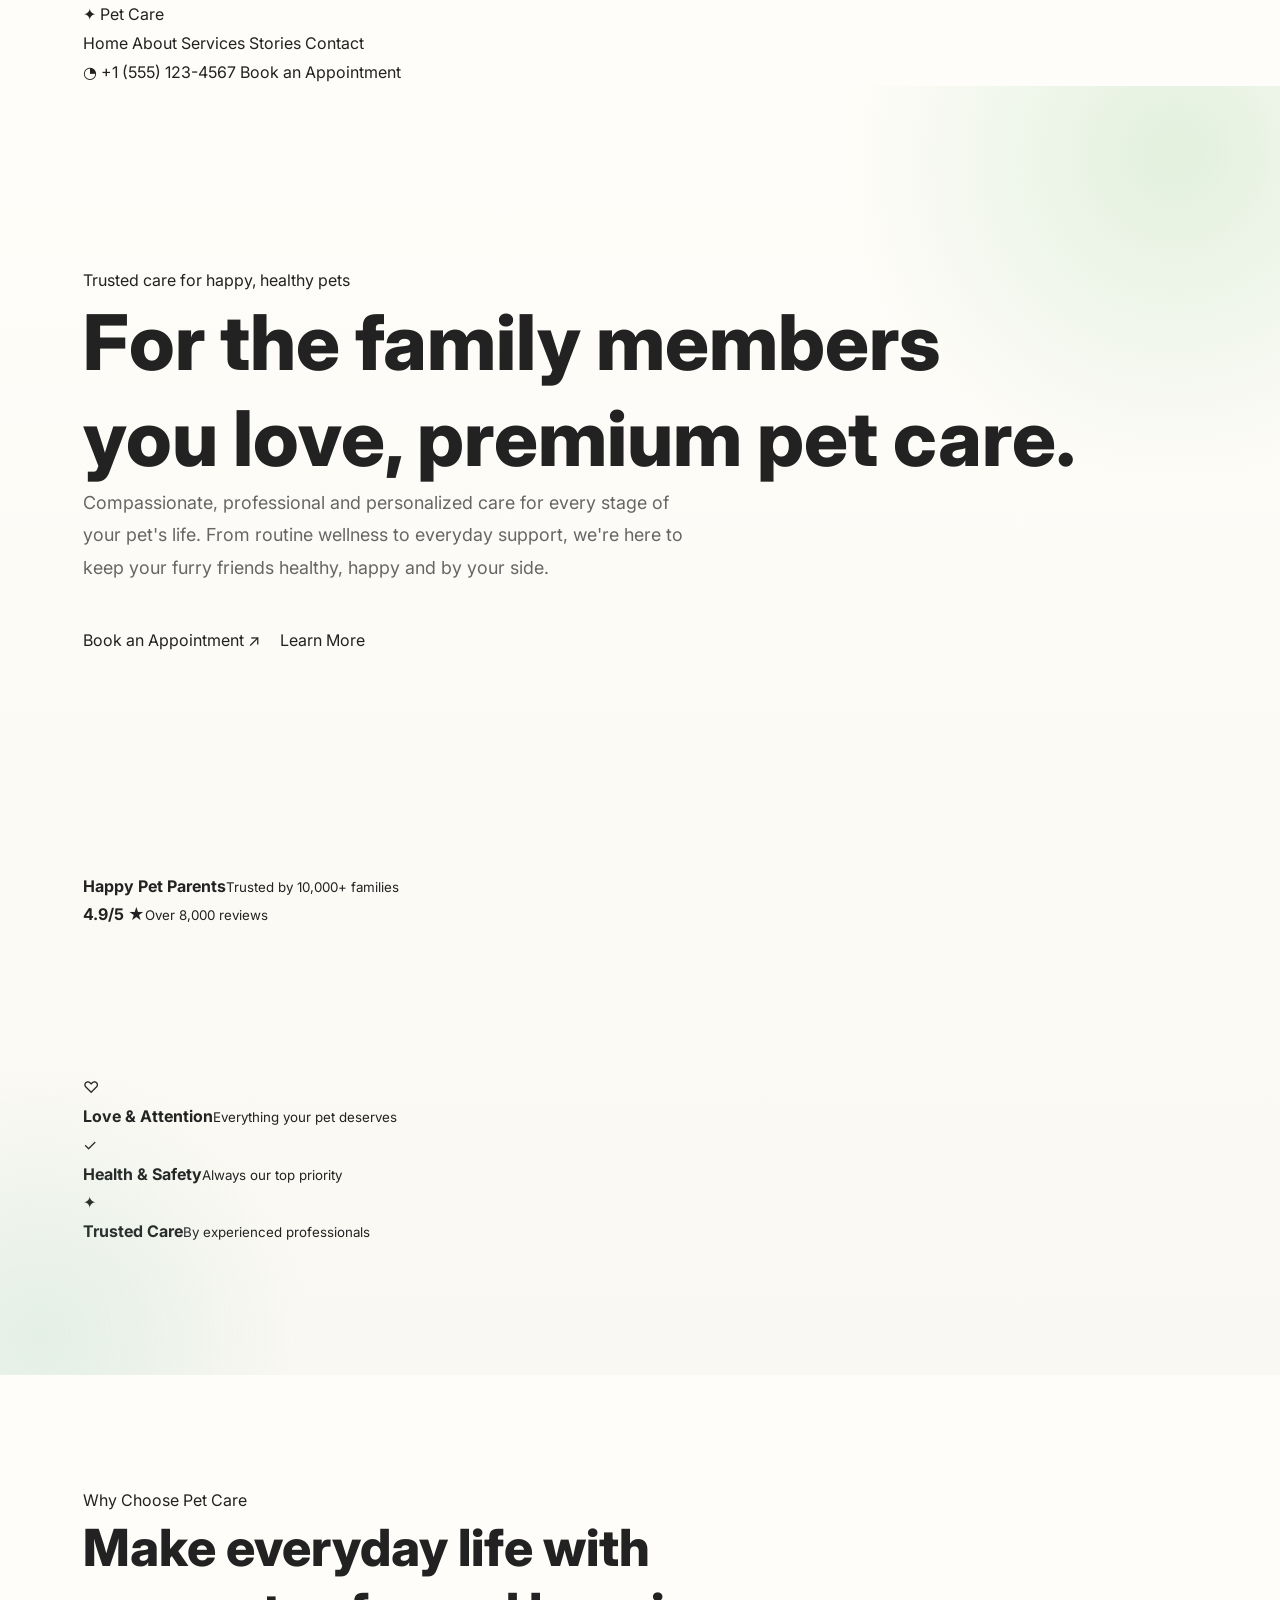
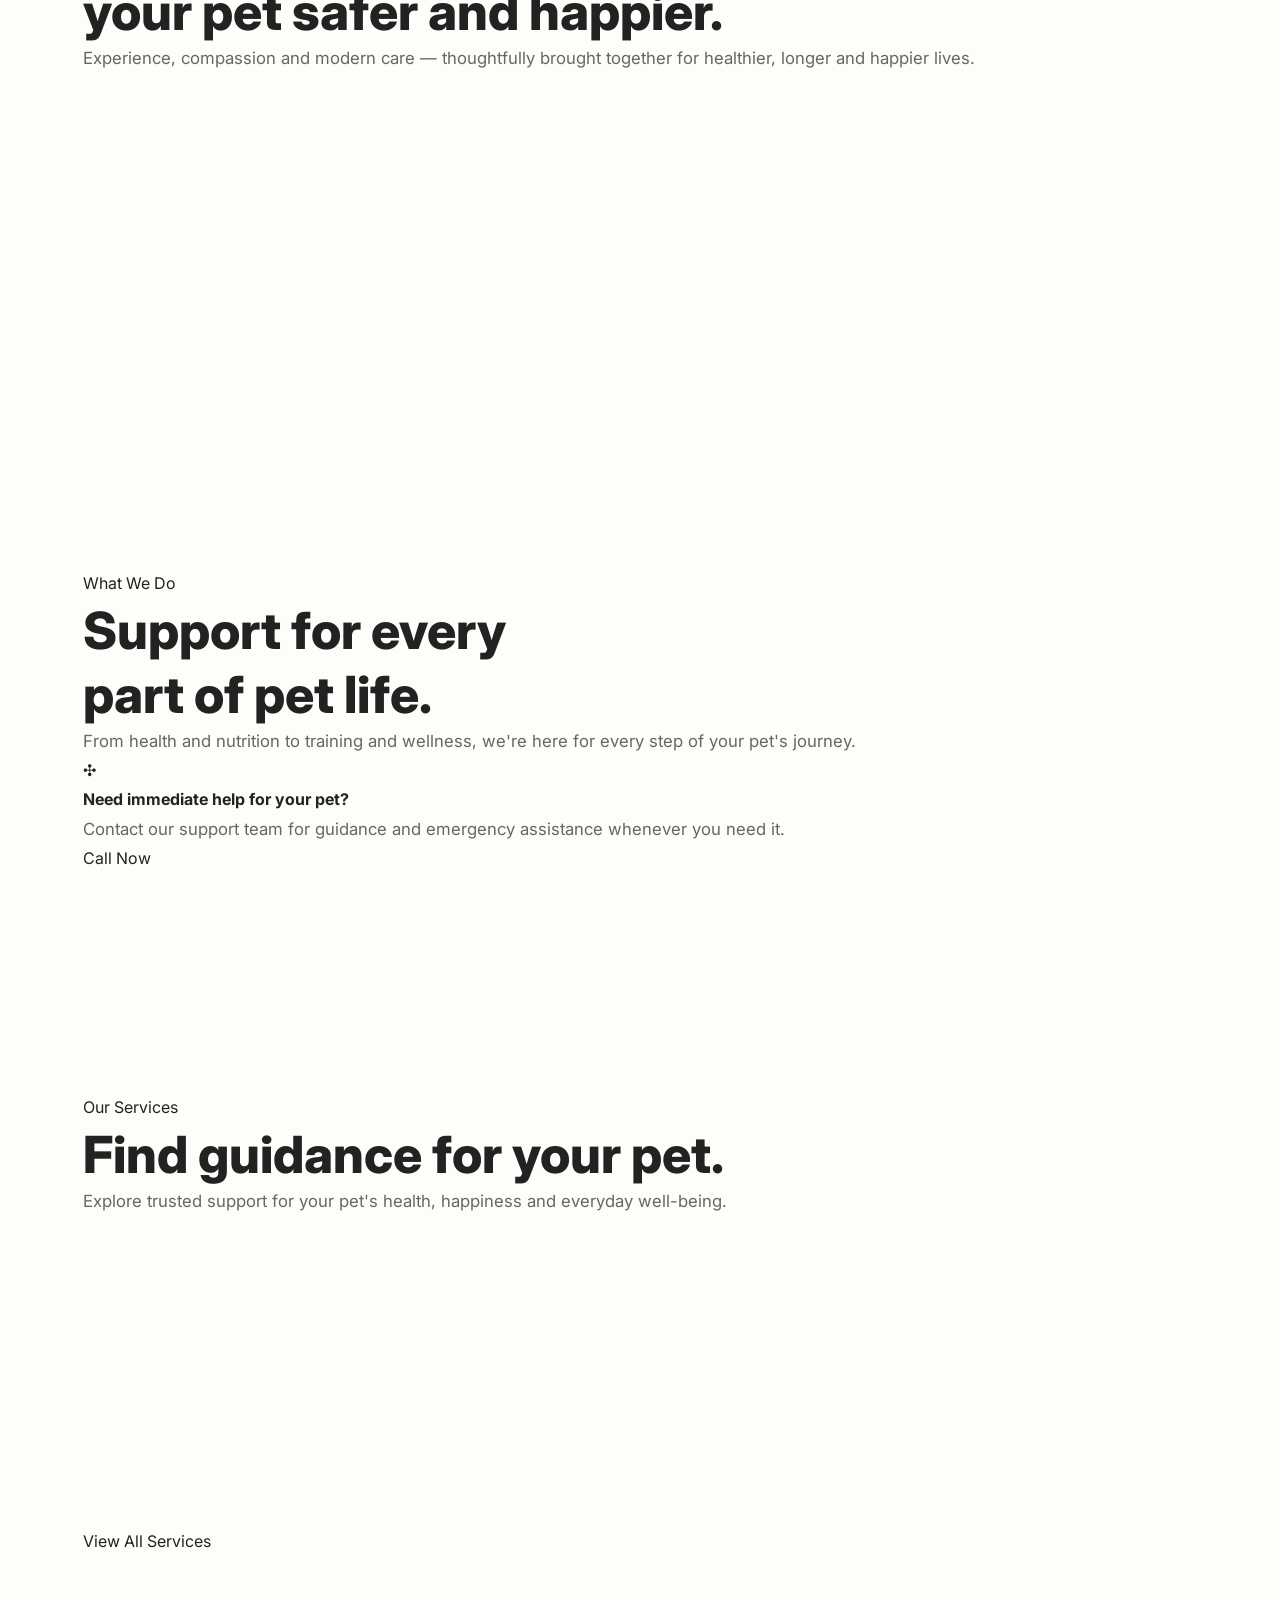
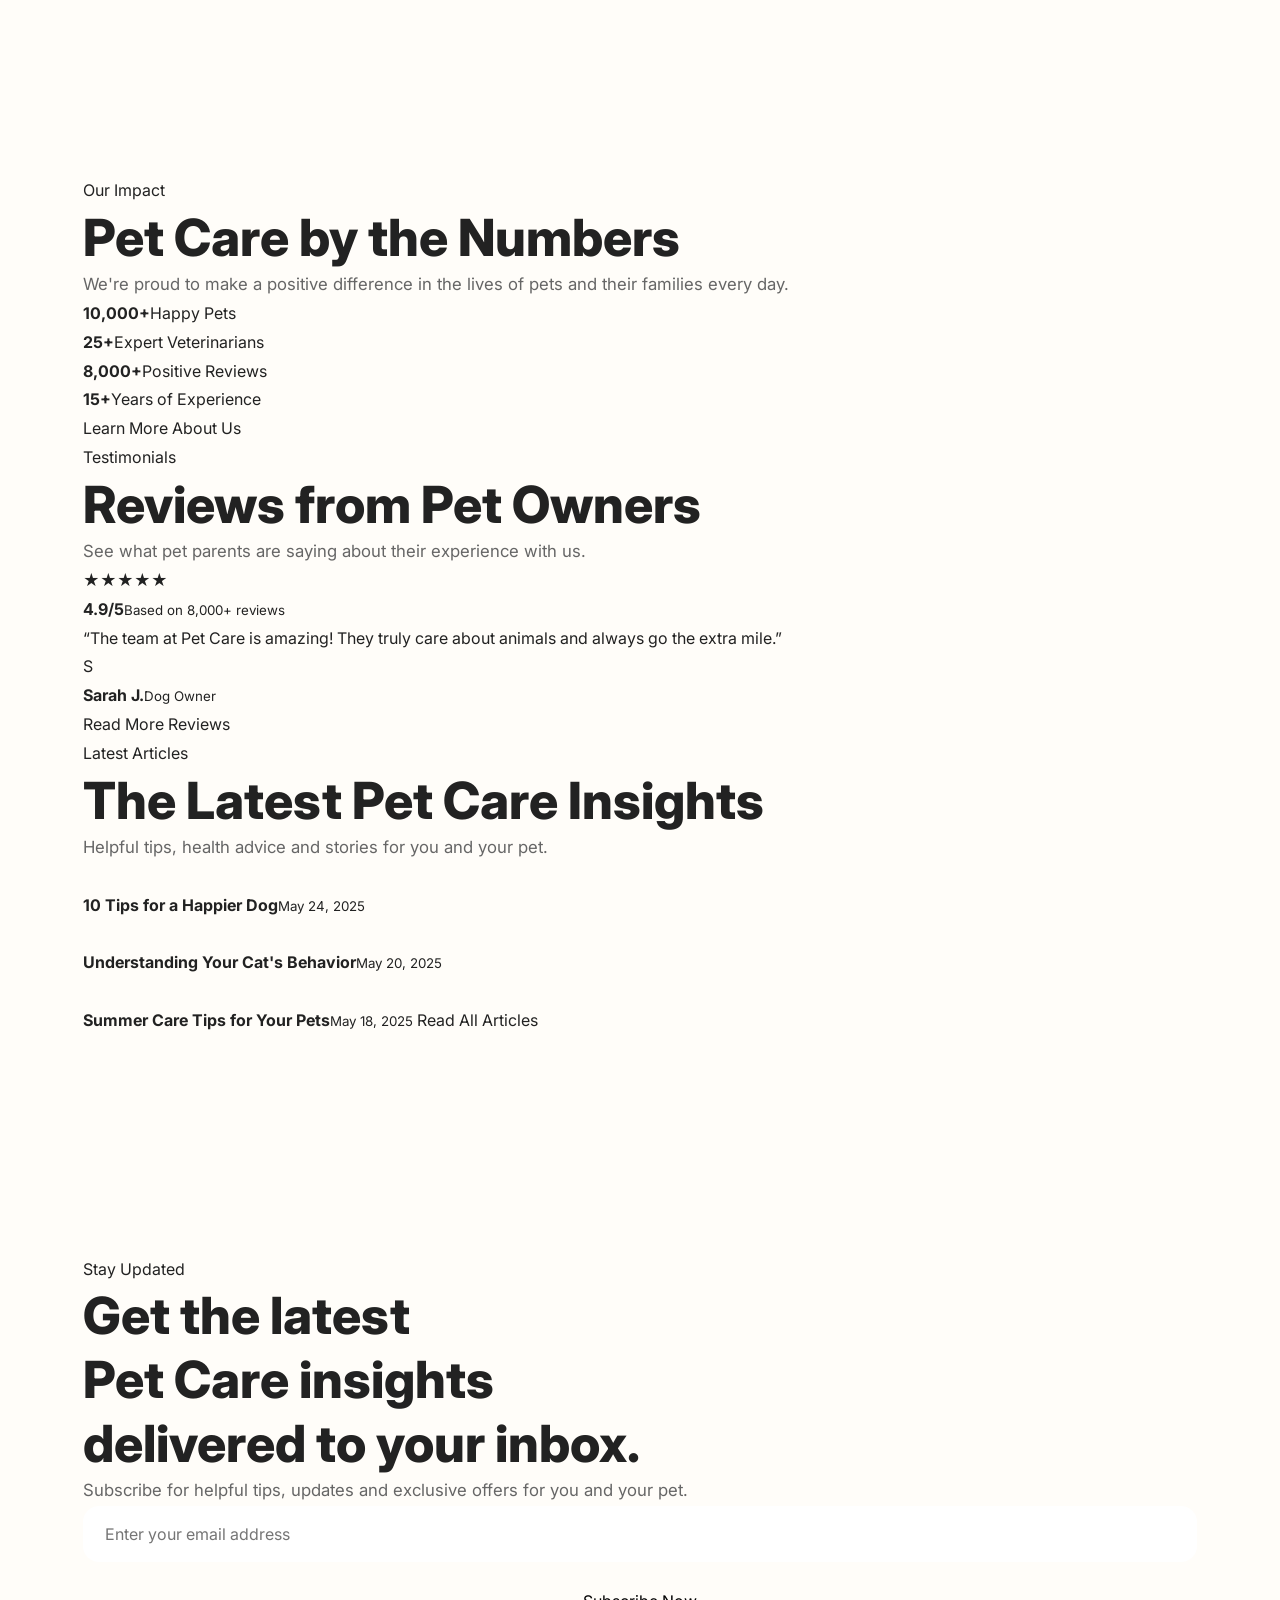
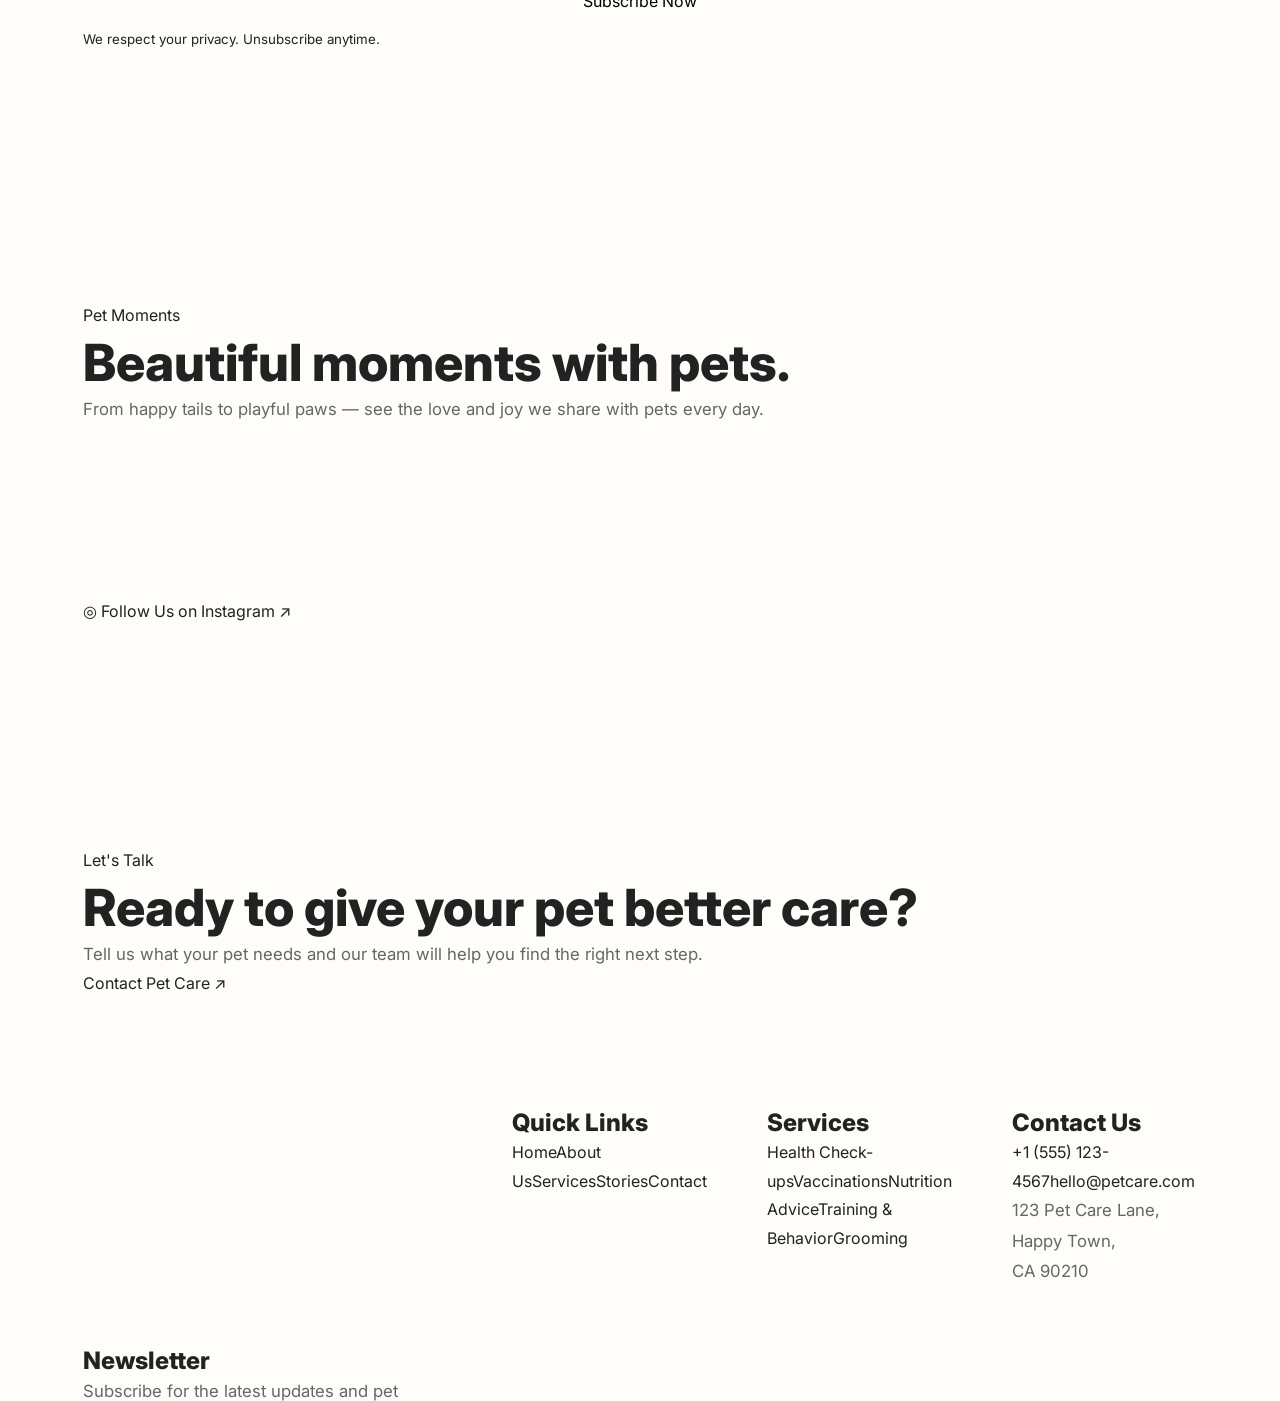
==== commit ac3131c4: "Update index.html" ====
--- a/index.html
+++ b/index.html
@@ -1,3353 +1,237 @@
 <!DOCTYPE html>
 <html lang="en">
-
 <head>
-    <meta charset="UTF-8">
-    <meta http-equiv="X-UA-Compatible" content="IE=edge">
-    <meta name="viewport" content="width=device-width, initial-scale=1.0">
-
-    <title>Pet Care | Premium pet health, training & lifestyle information</title>
-
-    <meta name="description"
-        content="Pet Care is a premium pet care website covering wellness, nutrition, training, and lifestyle for dogs, cats, and small pets.">
-
-    <meta name="keywords"
-        content="Pet Care, dogs, cats, pet wellness, training, veterinary care, pet food, pet lifestyle">
-
-    <meta name="author" content="Pet Care">
-
-    <meta name="robots" content="index,follow,max-image-preview:large">
-
-    <link rel="canonical" href="./">
-
-    <!-- Open Graph -->
-
-    <meta property="og:type" content="website">
-    <meta property="og:locale" content="en_US">
-    <meta property="og:title" content="Pet Care | Premium Pet Care">
-    <meta property="og:description"
-        content="Expert-reviewed wellness, training, nutrition, and lifestyle information for dogs, cats, and small pets.">
-    <meta property="og:image" content="images/og-image.jpg">
-    <meta property="og:url" content="./">
-    <meta property="og:site_name" content="Pet Care">
-
-    <!-- Twitter -->
-
-    <meta name="twitter:card" content="summary_large_image">
-    <meta name="twitter:title" content="Pet Care">
-    <meta name="twitter:description"
-        content="premium pet care information website">
-    <meta name="twitter:image" content="images/og-image.jpg">
-
-    <!-- Favicon -->
-
-    <link rel="icon" href="favicon.ico">
-
-    <!-- Font Awesome -->
-
-    <link rel="stylesheet"
-        href="https://cdnjs.cloudflare.com/ajax/libs/font-awesome/6.7.2/css/all.min.css">
-
-    <!-- CSS -->
-
-    <link rel="stylesheet" href="style.css">
-
-    <!-- JSON-LD -->
-
-    <script type="application/ld+json">
-{
-  "@context":"https://schema.org",
-  "@type":"WebSite",
-  "name":"Pet Care",
-  "url":"./",
-  "inLanguage":"en",
-  "description":"premium pet care information website"
-}
-</script>
-
+  <meta charset="UTF-8">
+  <meta name="viewport" content="width=device-width, initial-scale=1.0">
+  <meta name="description" content="Pet Care provides compassionate, professional care for dogs and cats, from wellness and nutrition to training and grooming.">
+  <meta name="theme-color" content="#07110c">
+  <title>Pet Care — Better Care for the Pets You Love</title>
+  <link rel="preconnect" href="https://fonts.googleapis.com">
+  <link rel="preconnect" href="https://fonts.gstatic.com" crossorigin>
+  <link href="https://fonts.googleapis.com/css2?family=Inter:wght@400;500;600;700;800&display=swap" rel="stylesheet">
+  <link rel="stylesheet" href="style.css">
 </head>
-
 <body>
-
-    <!-- Skip Link -->
-
-    <a href="#main-content" class="skip-link">
-        Skip to main content
-    </a>
-
-    <!-- ===========================
-         Header
-    ============================ -->
-
-    <header class="header">
-
-        <div class="container">
-
-            <nav class="navbar">
-
-                <!-- Logo -->
-
-                <a href="index.html" class="logo">
-
-                    <i class="fa-solid fa-paw"></i>
-
-                    <span>Pet Care</span>
-
-                </a>
-
-                <!-- Navigation -->
-
-                <ul class="nav-menu">
-
-                    <li>
-                        <a href="index.html" class="active">
-                            Home
-                        </a>
-                    </li>
-
-                    <li>
-                        <a href="about.html">
-                            About Us
-                        </a>
-                    </li>
-
-                    <li>
-                        <a href="training.html">
-                            Training
-                        </a>
-                    </li>
-
-                    <li>
-                        <a href="blog.html">
-                            Blog
-                        </a>
-                    </li>
-
-                    <li>
-                        <a href="contact.html">
-                            Contact
-                        </a>
-                    </li>
-
-                </ul>
-
-                <!-- Right -->
-
-                <div class="nav-right">
-
-                    <button
-                        class="search-btn"
-                        aria-label="Search">
-
-                        <i class="fa-solid fa-magnifying-glass"></i>
-
-                    </button>
-
-                    <a
-                        href="contact.html"
-                        class="nav-cta">
-
-                        Free Consultation
-
-                    </a>
-
-                    <button
-                        class="menu-toggle"
-                        aria-label="Menu">
-
-                        <i class="fa-solid fa-bars"></i>
-
-                    </button>
-
-                </div>
-
-            </nav>
-
-        </div>
-
-    </header>
-
-    <main id="main-content">
-<!-- ======================================
- Hero Section
-======================================= -->
-
-<section class="hero">
-
-    <div class="container">
-
-        <div class="hero-wrapper">
-
-            <!-- Hero Content -->
-
-            <div class="hero-content">
-
-                <div class="hero-badge">
-
-                    <i class="fa-solid fa-shield-dog"></i>
-
-                    <span>Trusted by 120,000+ pet owners worldwide</span>
-
-                </div>
-
-                <h1 class="hero-title">
-
-                    For the family members you love,
-
-                    <span>Premium Pet Care</span>
-
-                </h1>
-
-                <p class="hero-text">
-
-                    From health care and nutrition to training and everyday life for dogs, cats, and small pets,
-                    we share clear, expert-reviewed guidance for better pet care.
-                    Whether you are welcoming your first pet or are an experienced owner,
-                    you will find practical information you can trust.
-
-                </p>
-
-                <div class="hero-buttons">
-
-                    <a href="blog.html" class="btn btn-primary">
-
-                        Explore Latest Articles
-
-                        <i class="fa-solid fa-arrow-right"></i>
-
-                    </a>
-
-                    <a href="about.html" class="btn btn-outline">
-
-                        Learn More
-
-                    </a>
-
-                </div>
-
-                <!-- Hero Features -->
-
-                <div class="hero-features">
-
-                    <div class="hero-feature">
-
-                        <i class="fa-solid fa-user-doctor"></i>
-
-                        <div>
-
-                            <h4>Expert Reviewed</h4>
-
-                            <p>Trusted information reviewed by veterinary professionals</p>
-
-                        </div>
-
-                    </div>
-
-                    <div class="hero-feature">
-
-                        <i class="fa-solid fa-heart-circle-check"></i>
-
-                        <div>
-
-                            <h4>Health Support</h4>
-
-                            <p>Clear guidance for everyday pet wellness</p>
-
-                        </div>
-
-                    </div>
-
-                    <div class="hero-feature">
-
-                        <i class="fa-solid fa-paw"></i>
-
-                        <div>
-
-                            <h4>Training Guide</h4>
-
-                            <p>Practical and enjoyable training guidance</p>
-
-                        </div>
-
-                    </div>
-
-                </div>
-
-                <!-- Hero Statistics -->
-
-                <div class="hero-stats">
-
-                    <div class="hero-stat">
-
-                        <h3>120K+</h3>
-
-                        <p>Readers</p>
-
-                    </div>
-
-                    <div class="hero-stat">
-
-                        <h3>850+</h3>
-
-                        <p>Expert Articles</p>
-
-                    </div>
-
-                    <div class="hero-stat">
-
-                        <h3>98%</h3>
-
-                        <p>Satisfaction</p>
-
-                    </div>
-
-                </div>
-
-            </div>
-            <!-- =========================
-                 Hero Right
-            ========================== -->
-
-            <div class="hero-image">
-
-                <img
-                    src="https://images.unsplash.com/photo-1517849845537-4d257902454a?auto=format&fit=crop&w=900&q=80"
-                    alt="Happy dog and owner">
-
-                <div class="hero-frame"></div>
-
-                <div class="hero-glow"></div>
-
-                <div class="hero-ring"></div>
-
-                <div class="hero-paw">
-                    <i class="fa-solid fa-paw"></i>
-                </div>
-
-                <div class="hero-blob"></div>
-
-                <!-- Online Status -->
-
-                <div class="online-status">
-
-                    Online support available
-
-                </div>
-
-                <!-- Experience -->
-
-                <div class="experience-card">
-
-                    <div class="experience-icon">
-
-                        <i class="fa-solid fa-award"></i>
-
-                    </div>
-
-                    <div class="experience-content">
-
-                        <h3>15+</h3>
-
-                        <p>Years of pet care experience</p>
-
-                    </div>
-
-                </div>
-
-                <!-- Play -->
-
-                <button
-                    class="hero-play"
-                    aria-label="Intro video">
-
-                    <i class="fa-solid fa-play"></i>
-
-                </button>
-
-                <i class="fa-solid fa-paw paw-decoration paw-one"></i>
-                <i class="fa-solid fa-paw paw-decoration paw-two"></i>
-                <i class="fa-solid fa-paw paw-decoration paw-three"></i>
-
-                <div class="hero-shadow"></div>
-
-            </div>
-
-        </div>
-
+  <div class="site-bg"></div>
+
+  <header class="site-header" id="siteHeader">
+    <div class="container header-inner">
+      <a class="brand" href="#home" aria-label="Pet Care home">
+        <span class="brand-mark">✦</span>
+        <span>Pet Care</span>
+      </a>
+
+      <button class="menu-toggle" type="button" aria-label="Open menu" aria-expanded="false">
+        <span></span><span></span><span></span>
+      </button>
+
+      <nav class="main-nav" aria-label="Primary navigation">
+        <a class="nav-link active" href="#home">Home</a>
+        <a class="nav-link" href="#about">About</a>
+        <a class="nav-link" href="#services">Services</a>
+        <a class="nav-link" href="#stories">Stories</a>
+        <a class="nav-link" href="#contact">Contact</a>
+      </nav>
+
+      <div class="header-actions">
+        <a class="phone-link" href="tel:+15551234567"><span>◔</span> +1 (555) 123-4567</a>
+        <a class="button button-small" href="#contact">Book an Appointment</a>
+      </div>
     </div>
-
-    <!-- ===================================
-         Floating Cards
-    ==================================== -->
-
-    <div class="floating-card card-family">
-
-        <div class="floating-card-icon">
-
-            <i class="fa-solid fa-users"></i>
-
-        </div>
-
-        <div class="floating-card-content">
-
-            <h4 class="floating-card-title">
-                Happy Pet Families
-            </h4>
-
-            <p class="floating-card-text">
-                Trusted by 120,000+ pet owners
-            </p>
-
-            <div class="status-pill">
-
-                Growing community
-
-            </div>
-
-        </div>
-
+  </header>
+
+  <main>
+    <section class="hero section" id="home">
+      <div class="container hero-grid">
+        <div class="hero-copy">
+          <span class="eyebrow">Trusted care for happy, healthy pets</span>
+          <h1>For the family members you love, <span>premium pet care.</span></h1>
+          <p class="hero-text">Compassionate, professional and personalized care for every stage of your pet's life. From routine wellness to everyday support, we're here to keep your furry friends healthy, happy and by your side.</p>
+          <div class="hero-buttons">
+            <a class="button" href="#contact">Book an Appointment <span>↗</span></a>
+            <a class="button button-ghost" href="#about">Learn More</a>
+          </div>
+          <div class="trust-row">
+            <div class="avatar-stack">
+              <img src="https://images.unsplash.com/photo-1552053831-71594a27632d?auto=format&fit=crop&w=80&q=80" alt="Happy pet owner">
+              <img src="https://images.unsplash.com/photo-1548199973-03cce0bbc87b?auto=format&fit=crop&w=80&q=80" alt="Happy dog">
+              <img src="https://images.unsplash.com/photo-1517849845537-4d257902454a?auto=format&fit=crop&w=80&q=80" alt="Happy pet">
+            </div>
+            <div><strong>Happy Pet Parents</strong><small>Trusted by 10,000+ families</small></div>
+            <div class="rating"><strong>4.9/5 <span>★</span></strong><small>Over 8,000 reviews</small></div>
+          </div>
+        </div>
+
+        <div class="hero-visual">
+          <div class="hero-photo-wrap">
+            <img class="hero-photo" src="https://images.unsplash.com/photo-1587300003388-59208cc962cb?auto=format&fit=crop&w=1000&q=90" alt="Happy dog receiving loving care">
+            <div class="float-card float-card-top">
+              <span class="mini-icon">♡</span>
+              <div><strong>Love &amp; Attention</strong><small>Everything your pet deserves</small></div>
+            </div>
+            <div class="float-card float-card-right">
+              <span class="mini-icon">✓</span>
+              <div><strong>Health &amp; Safety</strong><small>Always our top priority</small></div>
+            </div>
+            <div class="float-card float-card-bottom">
+              <span class="mini-icon">✦</span>
+              <div><strong>Trusted Care</strong><small>By experienced professionals</small></div>
+            </div>
+          </div>
+        </div>
+      </div>
+    </section>
+
+    <section class="section compact-section" id="about">
+      <div class="container">
+        <div class="section-heading centered">
+          <span class="eyebrow">Why Choose Pet Care</span>
+          <h2>Make everyday life with<br>your pet safer and happier.</h2>
+          <p>Experience, compassion and modern care — thoughtfully brought together for healthier, longer and happier lives.</p>
+        </div>
+        <div class="feature-grid">
+          <article class="feature-card"><span class="feature-icon">♡</span><div><h3>Compassionate Care</h3><p>We treat every pet like one of our own family.</p></div></article>
+          <article class="feature-card"><span class="feature-icon">◈</span><div><h3>Experienced Team</h3><p>Skilled professionals with years of hands-on experience.</p></div></article>
+          <article class="feature-card"><span class="feature-icon">◷</span><div><h3>24/7 Support</h3><p>We're here whenever you and your pet need us.</p></div></article>
+        </div>
+      </div>
+    </section>
+
+    <section class="section support-section">
+      <div class="container">
+        <div class="section-heading centered">
+          <span class="eyebrow">What We Do</span>
+          <h2>Support for every<br>part of pet life.</h2>
+          <p>From health and nutrition to training and wellness, we're here for every step of your pet's journey.</p>
+        </div>
+        <div class="support-banner">
+          <span class="support-paw">✣</span>
+          <div><strong>Need immediate help for your pet?</strong><p>Contact our support team for guidance and emergency assistance whenever you need it.</p></div>
+          <a class="button button-light" href="tel:+15551234567">Call Now</a>
+        </div>
+      </div>
+    </section>
+
+    <section class="section services-section" id="services">
+      <div class="container">
+        <div class="section-heading left">
+          <span class="eyebrow">Our Services</span>
+          <h2>Find guidance for your pet.</h2>
+          <p>Explore trusted support for your pet's health, happiness and everyday well-being.</p>
+        </div>
+        <div class="service-grid">
+          <article class="service-card"><span class="service-icon">♡</span><h3>Health Check-ups</h3><p>Routine exams to keep your pet healthy.</p></article>
+          <article class="service-card"><span class="service-icon">◇</span><h3>Vaccinations</h3><p>Essential protection for a safer life.</p></article>
+          <article class="service-card"><span class="service-icon">◈</span><h3>Nutrition Advice</h3><p>Personalized diet plans for your pet.</p></article>
+          <article class="service-card"><span class="service-icon">✦</span><h3>Training &amp; Behavior</h3><p>Positive training for a happy pet.</p></article>
+          <article class="service-card"><span class="service-icon">✤</span><h3>Grooming</h3><p>Professional grooming for a clean, healthy pet.</p></article>
+        </div>
+        <div class="center-action"><a class="button" href="#contact">View All Services</a></div>
+      </div>
+    </section>
+
+    <section class="section insight-section" id="stories">
+      <div class="container insight-grid">
+        <article class="insight-card">
+          <span class="eyebrow">Our Impact</span>
+          <h2>Pet Care by the Numbers</h2>
+          <p>We're proud to make a positive difference in the lives of pets and their families every day.</p>
+          <ul class="stats-list">
+            <li><strong>10,000+</strong><span>Happy Pets</span></li>
+            <li><strong>25+</strong><span>Expert Veterinarians</span></li>
+            <li><strong>8,000+</strong><span>Positive Reviews</span></li>
+            <li><strong>15+</strong><span>Years of Experience</span></li>
+          </ul>
+          <a class="button button-small" href="#about">Learn More About Us</a>
+        </article>
+
+        <article class="insight-card review-card">
+          <span class="eyebrow">Testimonials</span>
+          <h2>Reviews from Pet Owners</h2>
+          <p>See what pet parents are saying about their experience with us.</p>
+          <div class="stars">★★★★★</div>
+          <strong>4.9/5</strong><small>Based on 8,000+ reviews</small>
+          <blockquote>“The team at Pet Care is amazing! They truly care about animals and always go the extra mile.”</blockquote>
+          <div class="reviewer"><span class="review-avatar">S</span><div><strong>Sarah J.</strong><small>Dog Owner</small></div></div>
+          <div class="dots"><i class="active"></i><i></i><i></i></div>
+          <a class="button button-small" href="#contact">Read More Reviews</a>
+        </article>
+
+        <article class="insight-card articles-card">
+          <span class="eyebrow">Latest Articles</span>
+          <h2>The Latest Pet Care Insights</h2>
+          <p>Helpful tips, health advice and stories for you and your pet.</p>
+          <a class="article-row" href="#contact"><img src="https://images.unsplash.com/photo-1544568100-847a948585b9?auto=format&fit=crop&w=160&q=80" alt="Happy dog"><span><strong>10 Tips for a Happier Dog</strong><small>May 24, 2025</small></span></a>
+          <a class="article-row" href="#contact"><img src="https://images.unsplash.com/photo-1519052537078-e6302a4968d4?auto=format&fit=crop&w=160&q=80" alt="Cat"><span><strong>Understanding Your Cat's Behavior</strong><small>May 20, 2025</small></span></a>
+          <a class="article-row" href="#contact"><img src="https://images.unsplash.com/photo-1558788353-f76d92427f16?auto=format&fit=crop&w=160&q=80" alt="Dog outdoors"><span><strong>Summer Care Tips for Your Pets</strong><small>May 18, 2025</small></span></a>
+          <a class="button button-small" href="#contact">Read All Articles</a>
+        </article>
+      </div>
+    </section>
+
+    <section class="newsletter-section section">
+      <div class="container newsletter-wrap">
+        <div class="newsletter-copy">
+          <span class="eyebrow">Stay Updated</span>
+          <h2>Get the latest<br>Pet Care insights<br>delivered to your inbox.</h2>
+          <p>Subscribe for helpful tips, updates and exclusive offers for you and your pet.</p>
+          <form class="newsletter-form" novalidate>
+            <input type="email" name="email" placeholder="Enter your email address" aria-label="Email address" required>
+            <button class="button button-dark" type="submit">Subscribe Now</button>
+          </form>
+          <small>We respect your privacy. Unsubscribe anytime.</small>
+        </div>
+        <img src="https://images.unsplash.com/photo-1495360010541-f48722b34f7d?auto=format&fit=crop&w=1000&q=90" alt="Cats resting together" class="newsletter-image">
+      </div>
+    </section>
+
+    <section class="section moments-section">
+      <div class="container">
+        <div class="section-heading centered">
+          <span class="eyebrow">Pet Moments</span>
+          <h2>Beautiful moments with pets.</h2>
+          <p>From happy tails to playful paws — see the love and joy we share with pets every day.</p>
+        </div>
+        <div class="gallery">
+          <img src="https://images.unsplash.com/photo-1552053831-71594a27632d?auto=format&fit=crop&w=500&q=85" alt="Dog outdoors">
+          <img src="https://images.unsplash.com/photo-1514888286974-6c03e2ca1dba?auto=format&fit=crop&w=500&q=85" alt="Cat portrait">
+          <img src="https://images.unsplash.com/photo-1558788353-f76d92427f16?auto=format&fit=crop&w=500&q=85" alt="Puppy outdoors">
+          <img src="https://images.unsplash.com/photo-1544568100-847a948585b9?auto=format&fit=crop&w=500&q=85" alt="Happy dog">
+          <img src="https://images.unsplash.com/photo-1519052537078-e6302a4968d4?auto=format&fit=crop&w=500&q=85" alt="Kitten">
+          <img src="https://images.unsplash.com/photo-1422565096762-bdb18b9f7c44?auto=format&fit=crop&w=500&q=85" alt="Dog in flowers">
+        </div>
+        <div class="center-action"><a class="button button-ghost" href="#contact">◎ Follow Us on Instagram ↗</a></div>
+      </div>
+    </section>
+
+    <section class="contact-section section" id="contact">
+      <div class="container contact-card">
+        <div>
+          <span class="eyebrow">Let's Talk</span>
+          <h2>Ready to give your pet better care?</h2>
+          <p>Tell us what your pet needs and our team will help you find the right next step.</p>
+        </div>
+        <a class="button button-light" href="mailto:hello@petcare.com">Contact Pet Care ↗</a>
+      </div>
+    </section>
+  </main>
+
+  <footer class="site-footer">
+    <div class="container footer-grid">
+      <div class="footer-brand">
+        <a class="brand" href="#home"><span class="brand-mark">✦</span><span>Pet Care</span></a>
+        <p>Trusted, compassionate and professional care for your pets. Because they deserve the best.</p>
+        <div class="socials"><a href="#" aria-label="Facebook">f</a><a href="#" aria-label="Instagram">◎</a><a href="#" aria-label="Twitter">𝕏</a><a href="#" aria-label="YouTube">▶</a></div>
+      </div>
+      <div><h3>Quick Links</h3><a href="#home">Home</a><a href="#about">About Us</a><a href="#services">Services</a><a href="#stories">Stories</a><a href="#contact">Contact</a></div>
+      <div><h3>Services</h3><a href="#services">Health Check-ups</a><a href="#services">Vaccinations</a><a href="#services">Nutrition Advice</a><a href="#services">Training &amp; Behavior</a><a href="#services">Grooming</a></div>
+      <div><h3>Contact Us</h3><a href="tel:+15551234567">+1 (555) 123-4567</a><a href="mailto:hello@petcare.com">hello@petcare.com</a><p>123 Pet Care Lane,<br>Happy Town, CA 90210</p></div>
+      <div><h3>Newsletter</h3><p>Subscribe for the latest updates and pet care tips.</p><form class="footer-form" novalidate><input type="email" placeholder="Enter your email" aria-label="Email address" required><button type="submit" aria-label="Subscribe">→</button></form></div>
     </div>
-
-    <div class="floating-card card-health">
-
-        <div class="floating-card-icon">
-
-            <i class="fa-solid fa-stethoscope"></i>
-
-        </div>
-
-        <div class="floating-card-content">
-
-            <h4 class="floating-card-title">
-
-                Health & Wellness
-
-            </h4>
-
-            <p class="floating-card-text">
-
-                New expert-reviewed articles every week
-
-            </p>
-
-        </div>
-
-    </div>
-
-    <div class="floating-card card-food">
-
-        <div class="floating-card-icon">
-
-            <i class="fa-solid fa-bowl-food"></i>
-
-        </div>
-
-        <div class="floating-card-content">
-
-            <h4 class="floating-card-title">
-
-                Premium Nutrition
-
-            </h4>
-
-            <p class="floating-card-text">
-
-                Guidance by age and pet type
-
-            </p>
-
-        </div>
-
-    </div>
-
-    <div class="floating-card card-training">
-
-        <div class="floating-card-icon">
-
-            <i class="fa-solid fa-dog"></i>
-
-        </div>
-
-        <div class="floating-card-content">
-
-            <h4 class="floating-card-title">
-
-                Training
-
-            </h4>
-
-            <p class="floating-card-text">
-
-                Training tips for beginners
-
-            </p>
-
-        </div>
-
-    </div>
-
-    <!-- ===================================
-         Trust Badges
-    ==================================== -->
-
-    <div class="trust-badge badge-vet">
-
-        <div class="trust-icon">
-
-            <i class="fa-solid fa-user-doctor"></i>
-
-        </div>
-
-        <div class="trust-content">
-
-            <h4>
-
-                Reviewed by veterinarians
-
-            </h4>
-
-            <p>
-
-                Trusted expert information
-
-            </p>
-
-            <div class="trust-status">
-
-                Verified
-
-            </div>
-
-        </div>
-
-    </div>
-
-    <div class="trust-badge badge-support">
-
-        <div class="trust-icon">
-
-            <i class="fa-solid fa-headset"></i>
-
-        </div>
-
-        <div class="trust-content">
-
-            <h4>
-
-                Support
-
-            </h4>
-
-            <p>
-
-                Updated regularly
-
-            </p>
-
-        </div>
-
-    </div>
-
-    <div class="trust-badge badge-review">
-
-        <div class="trust-icon">
-
-            <i class="fa-solid fa-star"></i>
-
-        </div>
-
-        <div class="trust-content">
-
-            <h4>
-
-                Highly Rated
-
-            </h4>
-
-            <p>
-
-                98% user satisfaction
-
-            </p>
-
-            <div class="trust-rating">
-
-                <i class="fa-solid fa-star"></i>
-                <i class="fa-solid fa-star"></i>
-                <i class="fa-solid fa-star"></i>
-                <i class="fa-solid fa-star"></i>
-                <i class="fa-solid fa-star"></i>
-
-            </div>
-
-        </div>
-
-    </div>
-
-    <!-- Scroll -->
-
-    <div class="scroll-down">
-
-        <small>Scroll</small>
-
-        <span></span>
-
-    </div>
-
-</section>
-<!-- ==========================================================
-     FEATURES SECTION
-=========================================================== -->
-
-<section class="features" id="features">
-
-    <div class="container">
-
-        <!-- Section Header -->
-
-        <div class="features-header">
-
-            <span class="section-tag">
-
-                <i class="fa-solid fa-shield-heart"></i>
-
-                Premium Services
-
-            </span>
-
-            <h2 class="section-title">
-
-                Make everyday life with your pet safer and happier
-
-            </h2>
-
-            <p class="section-desc">
-
-                Pet Care covers health, nutrition, training, and lifestyle,
-                with practical, expert-reviewed information that is easy to understand.
-                It is useful for both first-time and experienced pet owners.
-
-            </p>
-
-        </div>
-
-        <!-- Feature Grid -->
-
-        <div class="feature-grid">
-
-            <!-- Feature 1 -->
-
-            <article class="feature-card">
-
-                <div class="feature-blob"></div>
-
-                <div class="feature-icon">
-
-                    <i class="fa-solid fa-user-doctor"></i>
-
-                </div>
-
-                <span class="feature-badge">
-
-                    <i class="fa-solid fa-circle-check"></i>
-
-                    Expert Reviewed
-
-                </span>
-
-                <h3 class="feature-title">
-
-                    Trusted wellness information
-
-                </h3>
-
-                <p class="feature-text">
-
-                    Through veterinary-reviewed articles,
-                    disease prevention and wellness checks,
-                    learn everyday care in a simple, practical way.
-
-                </p>
-
-                <ul class="feature-list">
-
-                    <li>
-                        <i class="fa-solid fa-check"></i>
-                        Routine Health Checks
-                    </li>
-
-                    <li>
-                        <i class="fa-solid fa-check"></i>
-                        Vaccination Information
-                    </li>
-
-                    <li>
-                        <i class="fa-solid fa-check"></i>
-                        Disease Prevention Guide
-                    </li>
-
-                </ul>
-
-                <div class="feature-footer">
-
-                    <a href="blog.html" class="feature-link">
-
-                        Learn More
-
-                        <i class="fa-solid fa-arrow-right"></i>
-
-                    </a>
-
-                    <span class="feature-number">
-
-                        01
-
-                    </span>
-
-                </div>
-
-            </article>
-
-            <!-- Feature 2 -->
-
-            <article class="feature-card">
-
-                <div class="feature-blob"></div>
-
-                <div class="feature-icon">
-
-                    <i class="fa-solid fa-bowl-food"></i>
-
-                </div>
-
-                <span class="feature-badge">
-
-                    <i class="fa-solid fa-leaf"></i>
-
-                    Nutrition Management
-
-                </span>
-
-                <h3 class="feature-title">
-
-                    Balanced Meals
-
-                </h3>
-
-                <p class="feature-text">
-
-                    Tailored to age and breed
-                    food choices and balanced nutrition
-                    explained by experts.
-
-                </p>
-
-                <ul class="feature-list">
-
-                    <li>
-                        <i class="fa-solid fa-check"></i>
-                        Age-Appropriate Food
-                    </li>
-
-                    <li>
-                        <i class="fa-solid fa-check"></i>
-                        Balanced Nutrition
-                    </li>
-
-                    <li>
-                        <i class="fa-solid fa-check"></i>
-                        Feeding Advice
-                    </li>
-
-                </ul>
-
-                <div class="feature-footer">
-
-                    <a href="blog.html" class="feature-link">
-
-                        Learn More
-
-                        <i class="fa-solid fa-arrow-right"></i>
-
-                    </a>
-
-                    <span class="feature-number">
-
-                        02
-
-                    </span>
-
-                </div>
-
-            </article>
-
-            <!-- Feature 3 -->
-
-            <article class="feature-card">
-
-                <div class="feature-blob"></div>
-
-                <div class="feature-icon">
-
-                    <i class="fa-solid fa-dog"></i>
-
-                </div>
-
-                <span class="feature-badge">
-
-                    <i class="fa-solid fa-paw"></i>
-
-                    training
-
-                </span>
-
-                <h3 class="feature-title">
-
-                    Enjoyable Training
-
-                </h3>
-
-                <p class="feature-text">
-
-                    Useful for Everyday Life
-                    training methods and behavior improvement tips
-                    presented with practical guidance.
-
-                </p>
-
-                <ul class="feature-list">
-
-                    <li>
-                        <i class="fa-solid fa-check"></i>
-                        Basic Training
-                    </li>
-
-                    <li>
-                        <i class="fa-solid fa-check"></i>
-                        Behavior Improvement
-                    </li>
-
-                    <li>
-                        <i class="fa-solid fa-check"></i>
-                        Socialization Support
-                    </li>
-
-                </ul>
-
-                <div class="feature-footer">
-
-                    <a href="training.html" class="feature-link">
-
-                        Learn More
-
-                        <i class="fa-solid fa-arrow-right"></i>
-
-                    </a>
-
-                    <span class="feature-number">
-
-                        03
-
-                    </span>
-
-                </div>
-
-            </article>
-
-        </div>
-
-    </div>
-
-</section>
-<!-- ==========================================================
-     SERVICES SECTION
-========================================================== -->
-
-<section class="services" id="services">
-
-    <div class="container">
-
-        <!-- Section Header -->
-
-        <div class="services-header">
-
-            <span class="section-tag">
-
-                <i class="fa-solid fa-heart-circle-plus"></i>
-
-                Services
-
-            </span>
-
-            <h2 class="section-title">
-
-                Support for Every Part of Pet Life
-
-            </h2>
-
-            <p class="section-desc">
-
-                From daily wellness and nutrition to training and lifestyle,
-                we provide trusted information to help pets and their people thrive.
-
-            </p>
-
-        </div>
-
-        <!-- Services Grid -->
-
-        <div class="services-grid">
-
-            <!-- Service 01 -->
-
-            <article class="service-card">
-
-                <div class="service-image">
-
-                    <img
-                        src="https://images.unsplash.com/photo-1548199973-03cce0bbc87b?auto=format&fit=crop&w=900&q=80"
-                        alt="Veterinary health checkup">
-
-                    <div class="service-icon">
-
-                        <i class="fa-solid fa-user-doctor"></i>
-
-                    </div>
-
-                </div>
-
-                <div class="service-content">
-
-                    <span class="service-tag">
-
-                        Health & Wellness
-
-                    </span>
-
-                    <h3 class="service-title">
-
-                        Pet Wellness Guide
-
-                    </h3>
-
-                    <p class="service-text">
-
-                        From checkups and vaccines to prevention and first-aid guidance,
-                        we publish information reviewed by veterinary professionals.
-
-                    </p>
-
-                    <ul class="service-list">
-
-                        <li><i class="fa-solid fa-check"></i> Health Checkups</li>
-                        <li><i class="fa-solid fa-check"></i> Vaccination Information</li>
-                        <li><i class="fa-solid fa-check"></i> Disease Prevention</li>
-
-                    </ul>
-
-                    <div class="service-footer">
-
-                        <a href="blog.html" class="service-link">
-
-                            Learn More
-
-                            <i class="fa-solid fa-arrow-right"></i>
-
-                        </a>
-
-                        <span class="service-price">
-
-                            Free
-
-                        </span>
-
-                    </div>
-
-                </div>
-
-            </article>
-
-            <!-- Service 02 -->
-
-            <article class="service-card">
-
-                <div class="service-image">
-
-                    <img
-                        src="https://images.unsplash.com/photo-1583512603806-077998240c7a?auto=format&fit=crop&w=900&q=80"
-                        alt="Pet food">
-
-                    <div class="service-icon">
-
-                        <i class="fa-solid fa-bowl-food"></i>
-
-                    </div>
-
-                </div>
-
-                <div class="service-content">
-
-                    <span class="service-tag">
-
-                        Nutrition Management
-
-                    </span>
-
-                    <h3 class="service-title">
-
-                        Nutrition & Feeding Advice
-
-                    </h3>
-
-                    <p class="service-text">
-
-                        Food guidance tailored to age and breed,
-                        with practical advice on food choices and balanced nutrition.
-
-                    </p>
-
-                    <ul class="service-list">
-
-                        <li><i class="fa-solid fa-check"></i> Age-Appropriate Food</li>
-                        <li><i class="fa-solid fa-check"></i> Balanced Nutrition</li>
-                        <li><i class="fa-solid fa-check"></i> Better Feeding</li>
-
-                    </ul>
-
-                    <div class="service-footer">
-
-                        <a href="blog.html" class="service-link">
-
-                            Learn More
-
-                            <i class="fa-solid fa-arrow-right"></i>
-
-                        </a>
-
-                        <span class="service-price">
-
-                            Free
-
-                        </span>
-
-                    </div>
-
-                </div>
-
-            </article>
-
-            <!-- Service 03 -->
-
-            <article class="service-card">
-
-                <div class="service-image">
-
-                    <img
-                        src="https://images.unsplash.com/photo-1518717758536-85ae29035b6d?auto=format&fit=crop&w=900&q=80"
-                        alt="Dog training">
-
-                    <div class="service-icon">
-
-                        <i class="fa-solid fa-dog"></i>
-
-                    </div>
-
-                </div>
-
-                <div class="service-content">
-
-                    <span class="service-tag">
-
-                        Training
-
-                    </span>
-
-                    <h3 class="service-title">
-
-                        Behavior & Training Guide
-
-                    </h3>
-
-                    <p class="service-text">
-
-                        From puppies to adult dogs,
-                        we share practical training methods for everyday life.
-
-                    </p>
-
-                    <ul class="service-list">
-
-                        <li><i class="fa-solid fa-check"></i> Basic Commands</li>
-                        <li><i class="fa-solid fa-check"></i> Socialization</li>
-                        <li><i class="fa-solid fa-check"></i> Behavior Improvement</li>
-
-                    </ul>
-
-                    <div class="service-footer">
-
-                        <a href="training.html" class="service-link">
-
-                            Learn More
-
-                            <i class="fa-solid fa-arrow-right"></i>
-
-                        </a>
-
-                        <span class="service-price">
-
-                            Free
-
-                        </span>
-
-                    </div>
-
-                </div>
-
-            </article>
-
-        </div>
-
-        <!-- Services Strip -->
-
-        <div class="services-strip">
-
-            <div>
-
-                <h3>
-
-                    A happier everyday life with your pet.
-
-                </h3>
-
-                <p>
-
-                    Expert-reviewed articles, wellness guides, training, and nutrition guidance,
-                    all available free of charge.
-
-                </p>
-
-            </div>
-
-            <a href="contact.html" class="btn">
-
-                Contact
-
-            </a>
-
-        </div>
-
-    </div>
-
-</section>
-<!-- ==========================================================
-     PET CATEGORIES SECTION
-========================================================== -->
-
-<section class="categories" id="categories">
-
-    <div class="container">
-
-        <!-- Section Header -->
-
-        <div class="section-header">
-
-            <span class="section-tag">
-
-                <i class="fa-solid fa-paw"></i>
-
-                Pet Categories
-
-            </span>
-
-            <h2 class="section-title">
-
-                Find guidance for your pet
-
-            </h2>
-
-            <p class="section-desc">
-
-                Explore care tailored to dogs, cats, small pets, and birds,
-                including wellness, nutrition, training, and lifestyle information.
-
-            </p>
-
-        </div>
-
-        <!-- Categories Grid -->
-
-        <div class="categories-grid">
-
-            <!-- Dog -->
-
-            <article class="category-card">
-
-                <div class="category-image">
-
-                    <img src="https://images.unsplash.com/photo-1517849845537-4d257902454a?auto=format&fit=crop&w=900&q=80"
-                        alt="Dogs">
-
-                    <div class="category-icon">
-
-                        <i class="fa-solid fa-dog"></i>
-
-                    </div>
-
-                </div>
-
-                <div class="category-content">
-
-                    <h3 class="category-title">
-
-                        Dogs
-
-                    </h3>
-
-                    <p class="category-text">
-
-                        Health, nutrition, training, walks, and breed-specific care,
-                        with practical tips for everyday life.
-
-                    </p>
-
-                    <div class="category-meta">
-
-                        <span>
-
-                            <i class="fa-solid fa-book-open"></i>
-
-                            180+ Articles
-
-                        </span>
-
-                        <span>
-
-                            <i class="fa-solid fa-arrow-right"></i>
-
-                        </span>
-
-                    </div>
-
-                </div>
-
-            </article>
-
-            <!-- Cat -->
-
-            <article class="category-card">
-
-                <div class="category-image">
-
-                    <img src="https://images.unsplash.com/photo-1519052537078-e6302a4968d4?auto=format&fit=crop&w=900&q=80"
-                        alt="Cats">
-
-                    <div class="category-icon">
-
-                        <i class="fa-solid fa-cat"></i>
-
-                    </div>
-
-                </div>
-
-                <div class="category-content">
-
-                    <h3 class="category-title">
-
-                        Cats
-
-                    </h3>
-
-                    <p class="category-text">
-
-                        Indoor care, nutrition, disease prevention, and behavior,
-                        with useful knowledge for living with cats.
-
-                    </p>
-
-                    <div class="category-meta">
-
-                        <span>
-
-                            <i class="fa-solid fa-book-open"></i>
-
-                            145+ Articles
-
-                        </span>
-
-                        <span>
-
-                            <i class="fa-solid fa-arrow-right"></i>
-
-                        </span>
-
-                    </div>
-
-                </div>
-
-            </article>
-
-            <!-- Small Pets -->
-
-            <article class="category-card">
-
-                <div class="category-image">
-
-                    <img src="https://images.unsplash.com/photo-1425082661705-1834bfd09dca?auto=format&fit=crop&w=900&q=80"
-                        alt="Small Pets">
-
-                    <div class="category-icon">
-
-                        <i class="fa-solid fa-otter"></i>
-
-                    </div>
-
-                </div>
-
-                <div class="category-content">
-
-                    <h3 class="category-title">
-
-                        Small Pets
-
-                    </h3>
-
-                    <p class="category-text">
-
-                        Rabbits, hamsters, guinea pigs, and more,
-                        with practical care and wellness guidance for small pets.
-
-                    </p>
-
-                    <div class="category-meta">
-
-                        <span>
-
-                            <i class="fa-solid fa-book-open"></i>
-
-                            95+ Articles
-
-                        </span>
-
-                        <span>
-
-                            <i class="fa-solid fa-arrow-right"></i>
-
-                        </span>
-
-                    </div>
-
-                </div>
-
-            </article>
-
-            <!-- Birds -->
-
-            <article class="category-card">
-
-                <div class="category-image">
-
-                    <img src="https://images.unsplash.com/photo-1444464666168-49d633b86797?auto=format&fit=crop&w=900&q=80"
-                        alt="Birds">
-
-                    <div class="category-icon">
-
-                        <i class="fa-solid fa-dove"></i>
-
-                    </div>
-
-                </div>
-
-                <div class="category-content">
-
-                    <h3 class="category-title">
-
-                        Birds
-
-                    </h3>
-
-                    <p class="category-text">
-
-                        Bird care for parrots, parakeets, and more,
-                        including nutrition, wellness, and healthy living environments.
-
-                    </p>
-
-                    <div class="category-meta">
-
-                        <span>
-
-                            <i class="fa-solid fa-book-open"></i>
-
-                            72+ Articles
-
-                        </span>
-
-                        <span>
-
-                            <i class="fa-solid fa-arrow-right"></i>
-
-                        </span>
-
-                    </div>
-
-                </div>
-
-            </article>
-
-        </div>
-
-        <!-- Categories Footer -->
-
-        <div class="categories-footer">
-
-            <p>
-
-                Find the right information for your beloved companion
-                from our expert-reviewed articles.
-
-            </p>
-
-            <a href="blog.html" class="btn btn-primary">
-
-                View All Articles
-
-                <i class="fa-solid fa-arrow-right"></i>
-
-            </a>
-
-        </div>
-
-    </div>
-
-</section>
-<!-- ==========================================================
-     PET HEALTH TIPS SECTION
-========================================================== -->
-
-<section class="health" id="health">
-
-    <div class="container">
-
-        <!-- Section Header -->
-
-        <div class="section-header">
-
-            <span class="section-tag">
-
-                <i class="fa-solid fa-heart-pulse"></i>
-
-                Wellness Guide
-
-            </span>
-
-            <h2 class="section-title">
-
-                Protect your beloved companion with daily wellness care
-
-            </h2>
-
-            <p class="section-desc">
-
-                Small daily habits can support a longer, healthier life for your pet.
-                From health checks and nutrition to exercise and grooming,
-                we make essential care easy to understand.
-
-            </p>
-
-        </div>
-
-        <!-- Health Grid -->
-
-        <div class="health-grid">
-
-            <!-- Card 01 -->
-
-            <article class="health-card">
-
-                <div class="health-icon">
-
-                    <i class="fa-solid fa-syringe"></i>
-
-                </div>
-
-                <span class="health-badge">
-
-                    Prevention
-
-                </span>
-
-                <h3 class="health-title">
-
-                    Vaccinations
-
-                </h3>
-
-                <p class="health-text">
-
-                    From puppies and kittens through their senior years,
-                    review age-appropriate vaccination schedules with your veterinarian.
-
-                </p>
-
-                <ul class="health-list">
-
-                    <li>
-                        <i class="fa-solid fa-check"></i>
-                        Routine Vaccinations
-                    </li>
-
-                    <li>
-                        <i class="fa-solid fa-check"></i>
-                        Rabies Prevention
-                    </li>
-
-                    <li>
-                        <i class="fa-solid fa-check"></i>
-                        Health Checkups
-                    </li>
-
-                </ul>
-
-            </article>
-
-            <!-- Card 02 -->
-
-            <article class="health-card">
-
-                <div class="health-icon">
-
-                    <i class="fa-solid fa-bowl-food"></i>
-
-                </div>
-
-                <span class="health-badge">
-
-                    Nutrition
-
-                </span>
-
-                <h3 class="health-title">
-
-                    Balanced Nutrition
-
-                </h3>
-
-                <p class="health-text">
-
-                    Based on age, size, and activity level,
-                    choosing the right food is a foundation of good health.
-
-                </p>
-
-                <ul class="health-list">
-
-                    <li>
-                        <i class="fa-solid fa-check"></i>
-                        Quality Food
-                    </li>
-
-                    <li>
-                        <i class="fa-solid fa-check"></i>
-                        Proper Portions
-                    </li>
-
-                    <li>
-                        <i class="fa-solid fa-check"></i>
-                        Fresh Water
-                    </li>
-
-                </ul>
-
-            </article>
-
-            <!-- Card 03 -->
-
-            <article class="health-card">
-
-                <div class="health-icon">
-
-                    <i class="fa-solid fa-person-running"></i>
-
-                </div>
-
-                <span class="health-badge">
-
-                    Exercise
-
-                </span>
-
-                <h3 class="health-title">
-
-                    Daily Exercise
-
-                </h3>
-
-                <p class="health-text">
-
-                    Regular exercise can reduce stress and also help prevent
-                    obesity and lifestyle-related health problems.
-
-                </p>
-
-                <ul class="health-list">
-
-                    <li>
-                        <i class="fa-solid fa-check"></i>
-                        Daily Walks
-                    </li>
-
-                    <li>
-                        <i class="fa-solid fa-check"></i>
-                        Indoor Play
-                    </li>
-
-                    <li>
-                        <i class="fa-solid fa-check"></i>
-                        Enrichment Toys
-                    </li>
-
-                </ul>
-
-            </article>
-
-            <!-- Card 04 -->
-
-            <article class="health-card">
-
-                <div class="health-icon">
-
-                    <i class="fa-solid fa-scissors"></i>
-
-                </div>
-
-                <span class="health-badge">
-
-                    Grooming
-
-                </span>
-
-                <h3 class="health-title">
-
-                    Grooming
-
-                </h3>
-
-                <p class="health-text">
-
-                    Brushing, nail trimming, ear cleaning, and other routines
-                    can help you monitor your pet’s everyday health.
-
-                </p>
-
-                <ul class="health-list">
-
-                    <li>
-                        <i class="fa-solid fa-check"></i>
-                        Coat Care
-                    </li>
-
-                    <li>
-                        <i class="fa-solid fa-check"></i>
-                        Nail Trimming
-                    </li>
-
-                    <li>
-                        <i class="fa-solid fa-check"></i>
-                        Ear & Dental Care
-                    </li>
-
-                </ul>
-
-            </article>
-
-            <!-- Card 05 -->
-
-            <article class="health-card">
-
-                <div class="health-icon">
-
-                    <i class="fa-solid fa-kit-medical"></i>
-
-                </div>
-
-                <span class="health-badge">
-
-                    Emergency
-
-                </span>
-
-                <h3 class="health-title">
-
-                    First Aid
-
-                </h3>
-
-                <p class="health-text">
-
-                    Be prepared for accidents or sudden illness,
-                    and learn the basics of pet first aid.
-
-                </p>
-
-                <ul class="health-list">
-
-                    <li>
-                        <i class="fa-solid fa-check"></i>
-                        First Aid
-                    </li>
-
-                    <li>
-                        <i class="fa-solid fa-check"></i>
-                        Emergency Contacts
-                    </li>
-
-                    <li>
-                        <i class="fa-solid fa-check"></i>
-                        Symptom Check
-                    </li>
-
-                </ul>
-
-            </article>
-
-            <!-- Card 06 -->
-
-            <article class="health-card">
-
-                <div class="health-icon">
-
-                    <i class="fa-solid fa-calendar-check"></i>
-
-                </div>
-
-                <span class="health-badge">
-
-                    Routine
-
-                </span>
-
-                <h3 class="health-title">
-
-                    Routine Check
-
-                </h3>
-
-                <p class="health-text">
-
-                    Once a month, check your pet’s weight, teeth, eyes, ears, and skin,
-                    so small changes are easier to notice.
-
-                </p>
-
-                <ul class="health-list">
-
-                    <li>
-                        <i class="fa-solid fa-check"></i>
-                        Weight Management
-                    </li>
-
-                    <li>
-                        <i class="fa-solid fa-check"></i>
-                        Dental Health
-                    </li>
-
-                    <li>
-                        <i class="fa-solid fa-check"></i>
-                        Full-Body Check
-                    </li>
-
-                </ul>
-
-            </article>
-
-        </div>
-
-    </div>
-
-</section>
-<!-- ==========================================================
-     STATISTICS & ACHIEVEMENTS SECTION
-========================================================== -->
-
-<section class="statistics" id="statistics">
-
-    <div class="container">
-
-        <!-- Section Header -->
-
-        <div class="section-header">
-
-            <span class="section-tag">
-
-                <i class="fa-solid fa-chart-line"></i>
-
-                Community Highlights
-
-            </span>
-
-            <h2 class="section-title">
-
-                Pet Care by the Numbers
-
-            </h2>
-
-            <p class="section-desc">
-
-                Supported by our growing community,
-                we continue to publish trustworthy information.
-                With regularly updated articles and expert content,
-                we help make pet life better.
-
-            </p>
-
-        </div>
-
-        <!-- Statistics Grid -->
-
-        <div class="statistics-grid">
-
-            <!-- Stat 01 -->
-
-            <article class="stat-card">
-
-                <div class="stat-icon">
-
-                    <i class="fa-solid fa-users"></i>
-
-                </div>
-
-                <h3 class="counter" data-target="120000">
-
-                    120K+
-
-                </h3>
-
-                <p class="stat-title">
-
-                    Monthly Readers
-
-                </p>
-
-                <span class="stat-desc">
-
-                    Pet owners across our community
-
-                </span>
-
-            </article>
-
-            <!-- Stat 02 -->
-
-            <article class="stat-card">
-
-                <div class="stat-icon">
-
-                    <i class="fa-solid fa-book-open"></i>
-
-                </div>
-
-                <h3 class="counter" data-target="850">
-
-                    850+
-
-                </h3>
-
-                <p class="stat-title">
-
-                    Expert Articles
-
-                </p>
-
-                <span class="stat-desc">
-
-                    New articles published weekly
-
-                </span>
-
-            </article>
-
-            <!-- Stat 03 -->
-
-            <article class="stat-card">
-
-                <div class="stat-icon">
-
-                    <i class="fa-solid fa-user-doctor"></i>
-
-                </div>
-
-                <h3 class="counter" data-target="35">
-
-                    35+
-
-                </h3>
-
-                <p class="stat-title">
-
-                    Experts
-
-                </p>
-
-                <span class="stat-desc">
-
-                    Reviewed by veterinarians and trainers
-
-                </span>
-
-            </article>
-
-            <!-- Stat 04 -->
-
-            <article class="stat-card">
-
-                <div class="stat-icon">
-
-                    <i class="fa-solid fa-star"></i>
-
-                </div>
-
-                <h3 class="counter" data-target="98">
-
-                    98%
-
-                </h3>
-
-                <p class="stat-title">
-
-                    Satisfaction
-
-                </p>
-
-                <span class="stat-desc">
-
-                    User survey results
-
-                </span>
-
-            </article>
-
-        </div>
-
-        <!-- Achievement Banner -->
-
-        <div class="achievement-banner">
-
-            <div class="achievement-content">
-
-                <div class="achievement-icon">
-
-                    <i class="fa-solid fa-trophy"></i>
-
-                </div>
-
-                <div>
-
-                    <h3>
-
-                        Trusted by pet owners everywhere
-
-                    </h3>
-
-                    <p>
-
-                        Wellness, nutrition, training, and lifestyle,
-                        We provide free, expert-reviewed information.
-
-                    </p>
-
-                </div>
-
-            </div>
-
-            <a href="about.html" class="btn btn-primary">
-
-                About Us
-
-                <i class="fa-solid fa-arrow-right"></i>
-
-            </a>
-
-        </div>
-
-        <!-- Mini Statistics -->
-
-        <div class="statistics-footer">
-
-            <div class="mini-stat">
-
-                <i class="fa-solid fa-calendar-check"></i>
-
-                <div>
-
-                    <strong>Updated Daily</strong>
-
-                    <span>Fresh information delivered regularly</span>
-
-                </div>
-
-            </div>
-
-            <div class="mini-stat">
-
-                <i class="fa-solid fa-earth-asia"></i>
-
-                <div>
-
-                    <strong>Available everywhere</strong>
-
-                    <span>for pet owners everywhere</span>
-
-                </div>
-
-            </div>
-
-            <div class="mini-stat">
-
-                <i class="fa-solid fa-shield-heart"></i>
-
-                <div>
-
-                    <strong>Trusted Quality</strong>
-
-                    <span>Expert quality review</span>
-
-                </div>
-
-            </div>
-
-            <div class="mini-stat">
-
-                <i class="fa-solid fa-headset"></i>
-
-                <div>
-
-                    <strong>Support</strong>
-
-                    <span>Contact support available</span>
-
-                </div>
-
-            </div>
-
-        </div>
-
-    </div>
-
-</section>
-<!-- ==========================================================
-     TESTIMONIALS SECTION
-========================================================== -->
-
-<section class="testimonials" id="testimonials">
-
-    <div class="container">
-
-        <!-- Section Header -->
-
-        <div class="section-header">
-
-            <span class="section-tag">
-
-                <i class="fa-solid fa-comments"></i>
-
-                What Pet Owners Say
-
-            </span>
-
-            <h2 class="section-title">
-
-                Reviews from Pet Owners
-
-            </h2>
-
-            <p class="section-desc">
-
-                Real experiences shared by pet owners from our community.
-                for everyday wellness, training, and feeding choices
-                trusted by our growing community.
-
-            </p>
-
-        </div>
-
-        <!-- Testimonials Grid -->
-
-        <div class="testimonials-grid">
-
-            <!-- Review 01 -->
-
-            <article class="testimonial-card">
-
-                <div class="testimonial-rating">
-
-                    <i class="fa-solid fa-star"></i>
-                    <i class="fa-solid fa-star"></i>
-                    <i class="fa-solid fa-star"></i>
-                    <i class="fa-solid fa-star"></i>
-                    <i class="fa-solid fa-star"></i>
-
-                </div>
-
-                <p class="testimonial-text">
-
-                    “Welcoming my first dog was exciting, but
-                    this site helped me learn the basics of nutrition and wellness
-                    with confidence.”
-
-                </p>
-
-                <div class="testimonial-author">
-
-                    <img
-                        src="https://randomuser.me/api/portraits/women/65.jpg"
-                        alt="Mia Carter">
-
-                    <div>
-
-                        <h4>
-
-                            Mia Carter
-
-                        </h4>
-
-                        <span>
-
-                            Dog owner · Tokyo
-
-                        </span>
-
-                    </div>
-
-                    <span class="verified">
-
-                        <i class="fa-solid fa-circle-check"></i>
-
-                    </span>
-
-                </div>
-
-            </article>
-
-            <!-- Review 02 -->
-
-            <article class="testimonial-card">
-
-                <div class="testimonial-rating">
-
-                    <i class="fa-solid fa-star"></i>
-                    <i class="fa-solid fa-star"></i>
-                    <i class="fa-solid fa-star"></i>
-                    <i class="fa-solid fa-star"></i>
-                    <i class="fa-solid fa-star"></i>
-
-                </div>
-
-                <p class="testimonial-text">
-
-                    “I had questions about feeding my cat, but
-                    the age-based food guide was incredibly helpful.
-                    I use it every day.”
-
-                </p>
-
-                <div class="testimonial-author">
-
-                    <img
-                        src="https://randomuser.me/api/portraits/men/42.jpg"
-                        alt="James Wilson">
-
-                    <div>
-
-                        <h4>
-
-                            James Wilson
-
-                        </h4>
-
-                        <span>
-
-                            Cat owner
-
-                        </span>
-
-                    </div>
-
-                    <span class="verified">
-
-                        <i class="fa-solid fa-circle-check"></i>
-
-                    </span>
-
-                </div>
-
-            </article>
-
-            <!-- Review 03 -->
-
-            <article class="testimonial-card">
-
-                <div class="testimonial-rating">
-
-                    <i class="fa-solid fa-star"></i>
-                    <i class="fa-solid fa-star"></i>
-                    <i class="fa-solid fa-star"></i>
-                    <i class="fa-solid fa-star"></i>
-                    <i class="fa-solid fa-star"></i>
-
-                </div>
-
-                <p class="testimonial-text">
-
-                    “The training articles are incredibly easy to follow,
-                    and our whole family uses them.
-                    They have made life with our pets even more enjoyable.”
-
-                </p>
-
-                <div class="testimonial-author">
-
-                    <img
-                        src="https://randomuser.me/api/portraits/women/32.jpg"
-                        alt="Emma Brooks">
-
-                    <div>
-
-                        <h4>
-
-                            Emma Brooks
-
-                        </h4>
-
-                        <span>
-
-                            Dog lover · Fukuoka
-
-                        </span>
-
-                    </div>
-
-                    <span class="verified">
-
-                        <i class="fa-solid fa-circle-check"></i>
-
-                    </span>
-
-                </div>
-
-            </article>
-
-        </div>
-
-        <!-- Review Summary -->
-
-        <div class="testimonial-summary">
-
-            <div class="summary-score">
-
-                <h3>
-
-                    4.9<span>/5</span>
-
-                </h3>
-
-                <div class="testimonial-rating">
-
-                    <i class="fa-solid fa-star"></i>
-                    <i class="fa-solid fa-star"></i>
-                    <i class="fa-solid fa-star"></i>
-                    <i class="fa-solid fa-star"></i>
-                    <i class="fa-solid fa-star-half-stroke"></i>
-
-                </div>
-
-                <p>
-
-                    12,000+ reviews
-
-                </p>
-
-            </div>
-
-            <div class="summary-content">
-
-                <h3>
-
-                    A trusted pet information platform
-
-                </h3>
-
-                <p>
-
-                    Based on expert-reviewed articles and real owner experiences,
-                    we share practical guidance for everyday pet life.
-                    Helpful for both first-time and experienced pet owners.
-
-                </p>
-
-                <a href="about.html" class="btn btn-primary">
-
-                    Learn More
-
-                    <i class="fa-solid fa-arrow-right"></i>
-
-                </a>
-
-            </div>
-
-        </div>
-
-    </div>
-
-</section>      
-<!-- ==========================================================
-     LATEST BLOG SECTION
-========================================================== -->
-
-<section class="blog" id="blog">
-
-    <div class="container">
-
-        <!-- Section Header -->
-
-        <div class="section-header">
-
-            <span class="section-tag">
-
-                <i class="fa-solid fa-newspaper"></i>
-
-                Latest Articles
-
-            </span>
-
-            <h2 class="section-title">
-
-                The Latest Pet Care Insights
-
-            </h2>
-
-            <p class="section-desc">
-
-                Wellness, nutrition, training, and lifestyle,
-                New expert-reviewed articles are published every week.
-                Discover practical guidance for every kind of pet owner.
-
-            </p>
-
-        </div>
-
-        <!-- Blog Grid -->
-
-        <div class="blog-grid">
-
-            <!-- Featured Article -->
-
-            <article class="blog-card featured-blog">
-
-                <div class="blog-image">
-
-                    <img
-                        src="https://images.unsplash.com/photo-1517849845537-4d257902454a?auto=format&fit=crop&w=1200&q=80"
-                        alt="Dog Health">
-
-                    <span class="blog-category">
-
-                        Wellness
-
-                    </span>
-
-                </div>
-
-                <div class="blog-content">
-
-                    <div class="blog-meta">
-
-                        <span>
-
-                            <i class="fa-regular fa-calendar"></i>
-
-                            July 2026
-
-                        </span>
-
-                        <span>
-
-                            <i class="fa-regular fa-clock"></i>
-
-                            8 min
-
-                        </span>
-
-                    </div>
-
-                    <h3 class="blog-title">
-
-                        7 Things to Check Every Day for Your Dog’s Health
-
-                    </h3>
-
-                    <p class="blog-text">
-
-                        From food and walks to sleep and weight management,
-                        reviewing everyday habits can help prevent health problems.
-                        Explore practical tips reviewed by veterinary professionals.
-
-                    </p>
-
-                    <div class="blog-footer">
-
-                        <div class="blog-author">
-
-                            <img
-                                src="https://randomuser.me/api/portraits/women/44.jpg"
-                                alt="Olivia Reed">
-
-                            <div>
-
-                                <strong>
-
-                                    Olivia Reed
-
-                                </strong>
-
-                                <span>
-
-                                    Reviewed by veterinarians
-
-                                </span>
-
-                            </div>
-
-                        </div>
-
-                        <a href="blog.html" class="blog-link">
-
-                            Read More
-
-                            <i class="fa-solid fa-arrow-right"></i>
-
-                        </a>
-
-                    </div>
-
-                </div>
-
-            </article>
-
-            <!-- Blog 02 -->
-
-            <article class="blog-card">
-
-                <div class="blog-image">
-
-                    <img
-                        src="https://images.unsplash.com/photo-1519052537078-e6302a4968d4?auto=format&fit=crop&w=900&q=80"
-                        alt="Cat Nutrition">
-
-                    <span class="blog-category">
-
-                        Nutrition
-
-                    </span>
-
-                </div>
-
-                <div class="blog-content">
-
-                    <div class="blog-meta">
-
-                        <span>
-
-                            <i class="fa-regular fa-calendar"></i>
-
-                            July 2026
-
-                        </span>
-
-                        <span>
-
-                            <i class="fa-regular fa-clock"></i>
-
-                            5 min
-
-                        </span>
-
-                    </div>
-
-                    <h3 class="blog-title">
-
-                        Balanced Nutrition and Food Choices for Cats
-
-                    </h3>
-
-                    <p class="blog-text">
-
-                        Learn how to choose food based on age and lifestyle,
-                        with simple guidance for beginners.
-
-                    </p>
-
-                    <a href="blog.html" class="blog-link">
-
-                        Read More
-
-                        <i class="fa-solid fa-arrow-right"></i>
-
-                    </a>
-
-                </div>
-
-            </article>
-
-            <!-- Blog 03 -->
-
-            <article class="blog-card">
-
-                <div class="blog-image">
-
-                    <img
-                        src="https://images.unsplash.com/photo-1583512603806-077998240c7a?auto=format&fit=crop&w=900&q=80"
-                        alt="Dog Training">
-
-                    <span class="blog-category">
-
-                        Training
-
-                    </span>
-
-                </div>
-
-                <div class="blog-content">
-
-                    <div class="blog-meta">
-
-                        <span>
-
-                            <i class="fa-regular fa-calendar"></i>
-
-                            July 2026
-
-                        </span>
-
-                        <span>
-
-                            <i class="fa-regular fa-clock"></i>
-
-                            6 min
-
-                        </span>
-
-                    </div>
-
-                    <h3 class="blog-title">
-
-                        Essential Training Tips for Beginners
-
-                    </h3>
-
-                    <p class="blog-text">
-
-                        From sit and stay to recall,
-                        learn practical training skills for everyday life.
-
-                    </p>
-
-                    <a href="training.html" class="blog-link">
-
-                        Read More
-
-                        <i class="fa-solid fa-arrow-right"></i>
-
-                    </a>
-
-                </div>
-
-            </article>
-
-            <!-- Blog 04 -->
-
-            <article class="blog-card">
-
-                <div class="blog-image">
-
-                    <img
-                        src="https://images.unsplash.com/photo-1444464666168-49d633b86797?auto=format&fit=crop&w=900&q=80"
-                        alt="Pet Lifestyle">
-
-                    <span class="blog-category">
-
-                        Lifestyle
-
-                    </span>
-
-                </div>
-
-                <div class="blog-content">
-
-                    <div class="blog-meta">
-
-                        <span>
-
-                            <i class="fa-regular fa-calendar"></i>
-
-                            July 2026
-
-                        </span>
-
-                        <span>
-
-                            <i class="fa-regular fa-clock"></i>
-
-                            4 min
-
-                        </span>
-
-                    </div>
-
-                    <h3 class="blog-title">
-
-                        Creating a Comfortable Indoor Life With Your Pet
-
-                    </h3>
-
-                    <p class="blog-text">
-
-                        Create a safe and comfortable home environment,
-                        with simple ways to reduce stress.
-
-                    </p>
-
-                    <a href="blog.html" class="blog-link">
-
-                        Read More
-
-                        <i class="fa-solid fa-arrow-right"></i>
-
-                    </a>
-
-                </div>
-
-            </article>
-
-        </div>
-
-        <!-- Bottom CTA -->
-
-        <div class="blog-footer">
-
-            <a href="blog.html" class="btn btn-primary">
-
-                View All Articles
-
-                <i class="fa-solid fa-arrow-right"></i>
-
-            </a>
-
-        </div>
-
-    </div>
-
-</section>
-<!-- ==========================================================
-     NEWSLETTER & INSTAGRAM SECTION
-========================================================== -->
-
-<section class="newsletter" id="newsletter">
-
-    <div class="container">
-
-        <div class="newsletter-wrapper">
-
-            <!-- Newsletter Content -->
-
-            <div class="newsletter-content">
-
-                <span class="section-tag">
-
-                    <i class="fa-solid fa-envelope-open-text"></i>
-
-                    Newsletter
-
-                </span>
-
-                <h2 class="section-title">
-
-                    Get the latest Pet Care insights
-                    delivered to your inbox.
-
-                </h2>
-
-                <p class="section-desc">
-
-                    From wellness, nutrition, training, and seasonal care,
-                    expert-reviewed articles and useful tips
-                    on a regular basis.
-
-                </p>
-
-                <form class="newsletter-form">
-
-                    <div class="newsletter-input">
-
-                        <i class="fa-solid fa-envelope"></i>
-
-                        <input
-                            type="email"
-                            name="email"
-                            placeholder="Enter your email address"
-                            required>
-
-                    </div>
-
-                    <button
-                        type="submit"
-                        class="btn btn-primary">
-
-                        Free to subscribe
-
-                        <i class="fa-solid fa-paper-plane"></i>
-
-                    </button>
-
-                </form>
-
-                <div class="newsletter-features">
-
-                    <span>
-
-                        <i class="fa-solid fa-check-circle"></i>
-
-                        Free to subscribe
-
-                    </span>
-
-                    <span>
-
-                        <i class="fa-solid fa-check-circle"></i>
-
-                        Unsubscribe anytime
-
-                    </span>
-
-                    <span>
-
-                        <i class="fa-solid fa-check-circle"></i>
-
-                        No spam
-
-                    </span>
-
-                </div>
-
-            </div>
-
-            <!-- Newsletter Illustration -->
-
-            <div class="newsletter-image">
-
-                <img
-                    src="https://images.unsplash.com/photo-1450778869180-41d0601e046e?auto=format&fit=crop&w=900&q=80"
-                    alt="Pet newsletter">
-
-            </div>
-
-        </div>
-
-    </div>
-
-</section>
-
-<!-- ==========================================================
-     INSTAGRAM GALLERY
-========================================================== -->
-
-<section class="instagram" id="instagram">
-
-    <div class="container">
-
-        <div class="section-header">
-
-            <span class="section-tag">
-
-                <i class="fa-brands fa-instagram"></i>
-
-                Instagram
-
-            </span>
-
-            <h2 class="section-title">
-
-                Beautiful Moments With Pets
-
-            </h2>
-
-            <p class="section-desc">
-
-                Enjoy photos shared by our pet-loving community.
-                Discover adorable faces and everyday moments.
-
-            </p>
-
-        </div>
-
-        <!-- Gallery -->
-
-        <div class="instagram-gallery">
-
-            <a href="#" class="instagram-item">
-
-                <img
-                    src="https://images.unsplash.com/photo-1517849845537-4d257902454a?auto=format&fit=crop&w=600&q=80"
-                    alt="Dogs">
-
-                <span>
-
-                    <i class="fa-brands fa-instagram"></i>
-
-                </span>
-
-            </a>
-
-            <a href="#" class="instagram-item">
-
-                <img
-                    src="https://images.unsplash.com/photo-1519052537078-e6302a4968d4?auto=format&fit=crop&w=600&q=80"
-                    alt="Cats">
-
-                <span>
-
-                    <i class="fa-brands fa-instagram"></i>
-
-                </span>
-
-            </a>
-
-            <a href="#" class="instagram-item">
-
-                <img
-                    src="https://images.unsplash.com/photo-1548199973-03cce0bbc87b?auto=format&fit=crop&w=600&q=80"
-                    alt="Dogs">
-
-                <span>
-
-                    <i class="fa-brands fa-instagram"></i>
-
-                </span>
-
-            </a>
-
-            <a href="#" class="instagram-item">
-
-                <img
-                    src="https://images.unsplash.com/photo-1583512603806-077998240c7a?auto=format&fit=crop&w=600&q=80"
-                    alt="Dogs">
-
-                <span>
-
-                    <i class="fa-brands fa-instagram"></i>
-
-                </span>
-
-            </a>
-
-            <a href="#" class="instagram-item">
-
-                <img
-                    src="https://images.unsplash.com/photo-1444464666168-49d633b86797?auto=format&fit=crop&w=600&q=80"
-                    alt="Birds">
-
-                <span>
-
-                    <i class="fa-brands fa-instagram"></i>
-
-                </span>
-
-            </a>
-
-            <a href="#" class="instagram-item">
-
-                <img
-                    src="https://images.unsplash.com/photo-1425082661705-1834bfd09dca?auto=format&fit=crop&w=600&q=80"
-                    alt="Small Pets">
-
-                <span>
-
-                    <i class="fa-brands fa-instagram"></i>
-
-                </span>
-
-            </a>
-
-        </div>
-
-        <!-- Instagram CTA -->
-
-        <div class="instagram-footer">
-
-            <p>
-
-                Use the hashtag
-                <strong>#PetCare</strong>
-                for a chance to be featured.
-
-            </p>
-
-            <a
-                href="#"
-                class="btn btn-outline">
-
-                <i class="fa-brands fa-instagram"></i>
-
-                Visit Instagram
-
-            </a>
-
-        </div>
-
-    </div>
-
-</section>
-<!-- ==========================================================
-     PREMIUM CALL TO ACTION SECTION
-========================================================== -->
-
-<section class="cta" id="cta">
-
-    <div class="container">
-
-        <div class="cta-wrapper">
-
-            <!-- Background Elements -->
-
-            <div class="cta-blob cta-blob-1"></div>
-            <div class="cta-blob cta-blob-2"></div>
-
-            <!-- Content -->
-
-            <div class="cta-content">
-
-                <span class="section-tag">
-
-                    <i class="fa-solid fa-heart-circle-check"></i>
-
-                    Toward Happier Days With Your Pet
-
-                </span>
-
-                <h2 class="cta-title">
-
-                    Your pet’s health matters.
-                    Let’s care for it together, starting today.
-
-                </h2>
-
-                <p class="cta-text">
-
-                    From wellness and nutrition to training and lifestyle,
-                    you can access the latest expert-reviewed information for free,
-                    so you and your pet can enjoy everyday life with confidence.
-                    We keep sharing information you can trust.
-
-                </p>
-
-                <!-- CTA Features -->
-
-                <div class="cta-features">
-
-                    <div class="cta-feature">
-
-                        <i class="fa-solid fa-circle-check"></i>
-
-                        <span>Expert-reviewed articles</span>
-
-                    </div>
-
-                    <div class="cta-feature">
-
-                        <i class="fa-solid fa-circle-check"></i>
-
-                        <span>New content every week</span>
-
-                    </div>
-
-                    <div class="cta-feature">
-
-                        <i class="fa-solid fa-circle-check"></i>
-
-                        <span>Completely free to use</span>
-
-                    </div>
-
-                    <div class="cta-feature">
-
-                        <i class="fa-solid fa-circle-check"></i>
-
-                        <span>Easy-to-understand guidance</span>
-
-                    </div>
-
-                </div>
-
-                <!-- CTA Buttons -->
-
-                <div class="cta-buttons">
-
-                    <a
-                        href="blog.html"
-                        class="btn btn-primary">
-
-                        <i class="fa-solid fa-book-open"></i>
-
-                        Read Articles
-
-                    </a>
-
-                    <a
-                        href="contact.html"
-                        class="btn btn-outline">
-
-                        <i class="fa-solid fa-envelope"></i>
-
-                        Contact
-
-                    </a>
-
-                </div>
-
-            </div>
-
-            <!-- CTA Right -->
-
-            <div class="cta-card">
-
-                <div class="cta-card-header">
-
-                    <div class="cta-card-icon">
-
-                        <i class="fa-solid fa-paw"></i>
-
-                    </div>
-
-                    <h3>
-
-                        Pet Care Community
-
-                    </h3>
-
-                </div>
-
-                <div class="cta-card-body">
-
-                    <div class="cta-stat">
-
-                        <h4>120K+</h4>
-
-                        <p>Monthly Readers</p>
-
-                    </div>
-
-                    <div class="cta-stat">
-
-                        <h4>850+</h4>
-
-                        <p>Expert Articles</p>
-
-                    </div>
-
-                    <div class="cta-stat">
-
-                        <h4>98%</h4>
-
-                        <p>User Satisfaction</p>
-
-                    </div>
-
-                </div>
-
-                <div class="cta-divider"></div>
-
-                <div class="cta-card-footer">
-
-                    <div class="online-indicator">
-
-                        <span class="online-dot"></span>
-
-                        New articles are being added
-
-                    </div>
-
-                    <a
-                        href="blog.html"
-                        class="cta-link">
-
-                        Explore Now
-
-                        <i class="fa-solid fa-arrow-right"></i>
-
-                    </a>
-
-                </div>
-
-            </div>
-
-        </div>
-
-    </div>
-
-</section>
-<!-- ==========================================================
-     PREMIUM FOOTER
-========================================================== -->
-
-<footer class="footer">
-
-    <div class="container">
-
-        <div class="footer-grid">
-
-            <!-- About -->
-
-            <div class="footer-column">
-
-                <a href="index.html" class="footer-logo">
-
-                    <i class="fa-solid fa-paw"></i>
-
-                    <span>Pet Care</span>
-
-                </a>
-
-                <p class="footer-text">
-
-                    Pet Care helps pet owners everywhere with
-                    trusted guidance on wellness, nutrition, training, and lifestyle,
-                    through a premium pet care media platform.
-
-                </p>
-
-                <div class="footer-social">
-
-                    <a href="#" aria-label="Facebook">
-                        <i class="fa-brands fa-facebook-f"></i>
-                    </a>
-
-                    <a href="#" aria-label="Instagram">
-                        <i class="fa-brands fa-instagram"></i>
-                    </a>
-
-                    <a href="#" aria-label="X">
-                        <i class="fa-brands fa-x-twitter"></i>
-                    </a>
-
-                    <a href="#" aria-label="YouTube">
-                        <i class="fa-brands fa-youtube"></i>
-                    </a>
-
-                </div>
-
-            </div>
-
-            <!-- Quick Links -->
-
-            <div class="footer-column">
-
-                <h3>
-
-                    Sitemap
-
-                </h3>
-
-                <ul>
-
-                    <li><a href="index.html">Home</a></li>
-                    <li><a href="about.html">About Us</a></li>
-                    <li><a href="training.html">Training</a></li>
-                    <li><a href="blog.html">Blog</a></li>
-                    <li><a href="contact.html">Contact</a></li>
-
-                </ul>
-
-            </div>
-
-            <!-- Categories -->
-
-            <div class="footer-column">
-
-                <h3>
-
-                    Popular Categories
-
-                </h3>
-
-                <ul>
-
-                    <li><a href="blog.html">Dog Health</a></li>
-                    <li><a href="blog.html">Cat Care</a></li>
-                    <li><a href="blog.html">Pet Nutrition</a></li>
-                    <li><a href="training.html">Training Guide</a></li>
-                    <li><a href="blog.html">Pet Lifestyle</a></li>
-
-                </ul>
-
-            </div>
-
-            <!-- Contact -->
-
-            <div class="footer-column">
-
-                <h3>
-
-                    Contact
-
-                </h3>
-
-                <ul class="footer-contact">
-
-                    <li>
-
-                        <i class="fa-solid fa-envelope"></i>
-
-                        <span>
-
-                            hello@petcare.example
-
-                        </span>
-
-                    </li>
-
-                    <li>
-
-                        <i class="fa-solid fa-globe"></i>
-
-                        <span>
-
-                            Pet Care
-
-                        </span>
-
-                    </li>
-
-                    <li>
-
-                        <i class="fa-solid fa-clock"></i>
-
-                        <span>
-
-                            Available whenever you need us
-
-                        </span>
-
-                    </li>
-
-                </ul>
-
-            </div>
-
-        </div>
-
-        <!-- Newsletter -->
-
-        <div class="footer-newsletter">
-
-            <div>
-
-                <h3>
-
-                    Get the Latest Updates
-
-                </h3>
-
-                <p>
-
-                    The latest Pet Care articles and helpful tips
-                    delivered straight to your inbox.
-
-                </p>
-
-            </div>
-
-            <form class="footer-newsletter-form">
-
-                <input
-                    type="email"
-                    placeholder="Email address"
-                    required>
-
-                <button
-                    type="submit"
-                    class="btn btn-primary">
-
-                    Subscribe
-
-                </button>
-
-            </form>
-
-        </div>
-
-        <!-- Footer Bottom -->
-
-        <div class="footer-bottom">
-
-            <p>
-
-                © 2026 Pet Care.
-                All Rights Reserved.
-
-            </p>
-
-            <div class="footer-links">
-
-                <a href="privacy.html">
-
-                    Privacy Policy
-
-                </a>
-
-                <a href="terms.html">
-
-                    Terms of Service
-
-                </a>
-
-                <a href="disclaimer.html">
-
-                    Disclaimer
-
-                </a>
-
-                <a href="contact.html">
-
-                    Contact
-
-                </a>
-
-            </div>
-
-        </div>
-
-    </div>
-
-</footer>
-
-<!-- ==========================================
-     Back To Top
-========================================== -->
-
-<button
-    id="backToTop"
-    class="back-to-top"
-    aria-label="Back to top">
-
-    <i class="fa-solid fa-arrow-up"></i>
-
-</button>
-
-</main>
-
-<!-- JavaScript -->
-
-<script src="script.js"></script>
-
+    <div class="container footer-bottom"><span>© 2025 Pet Care. All Rights Reserved.</span><span><a href="#">Privacy Policy</a><b>|</b><a href="#">Terms of Service</a></span></div>
+  </footer>
+
+  <button class="back-to-top" id="backToTop" aria-label="Back to top">↑</button>
+  <script src="script.js" defer></script>
 </body>
-
-</html>+</html>
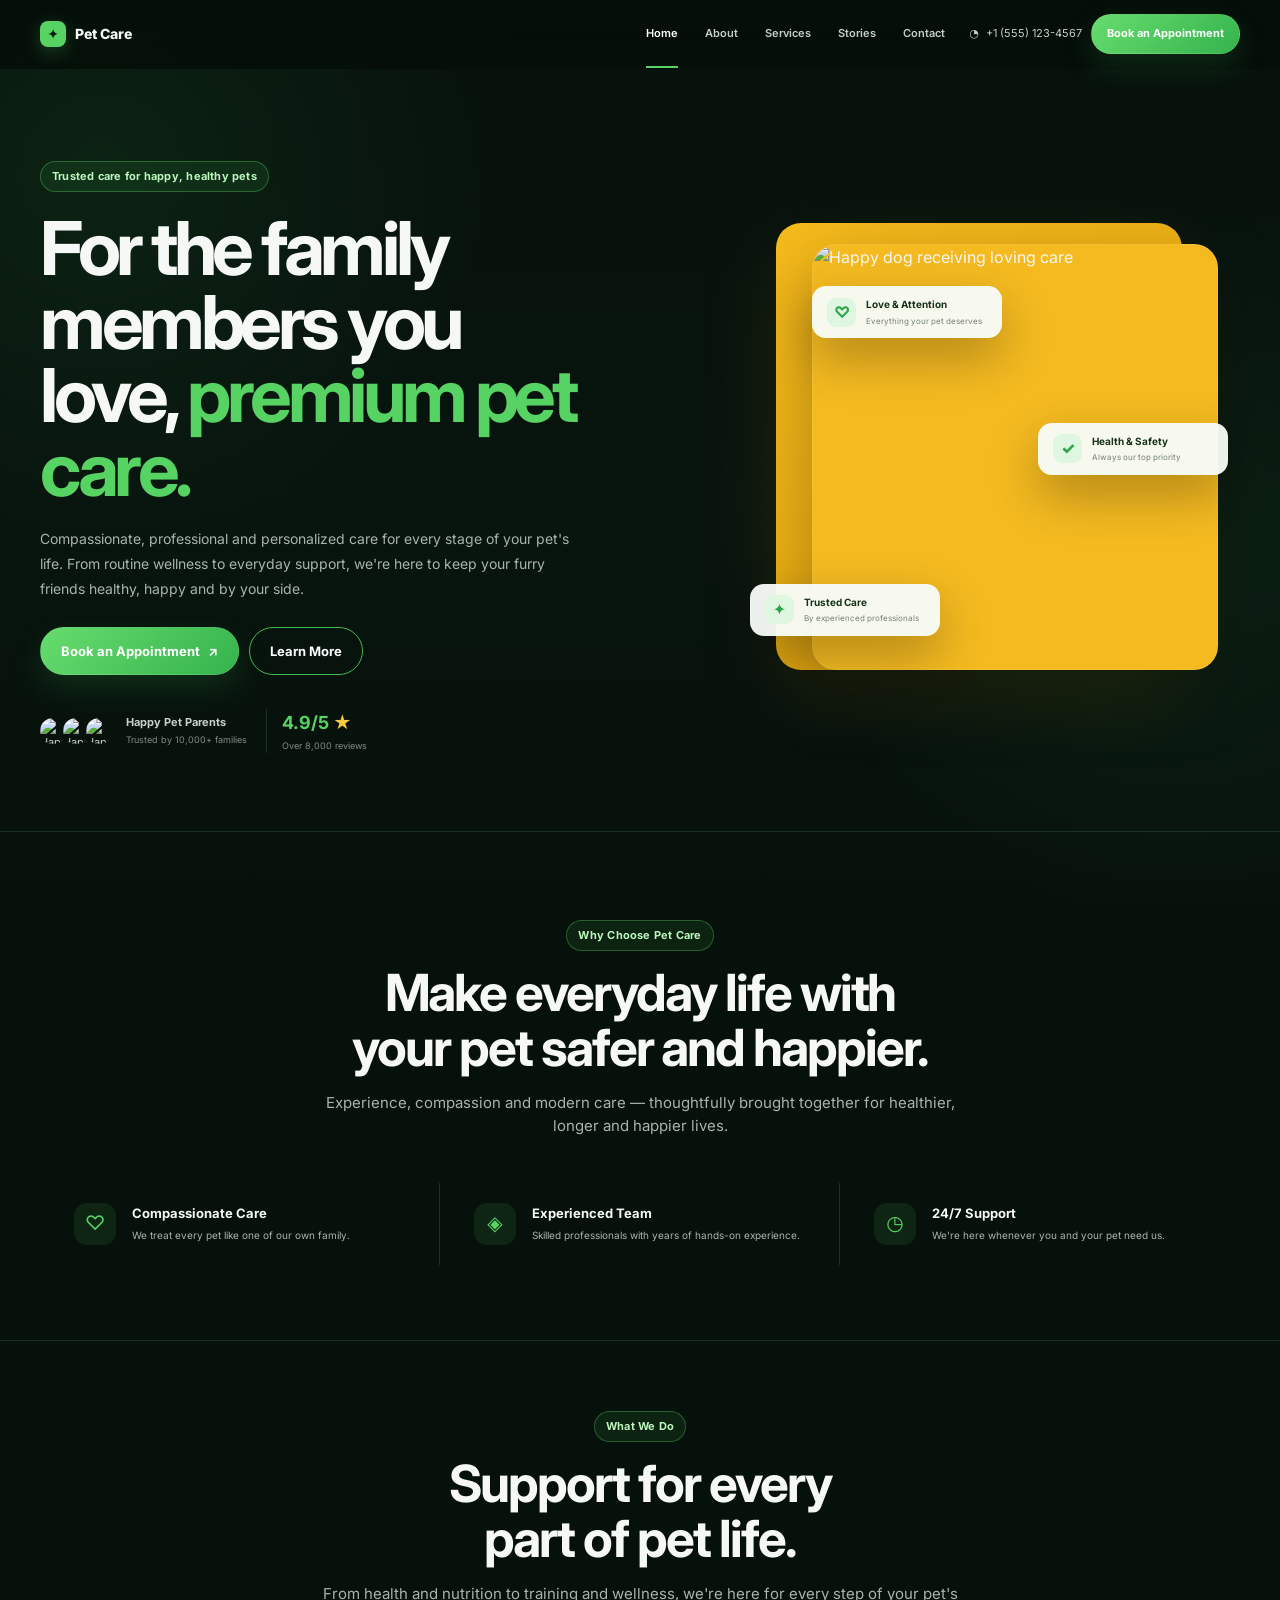
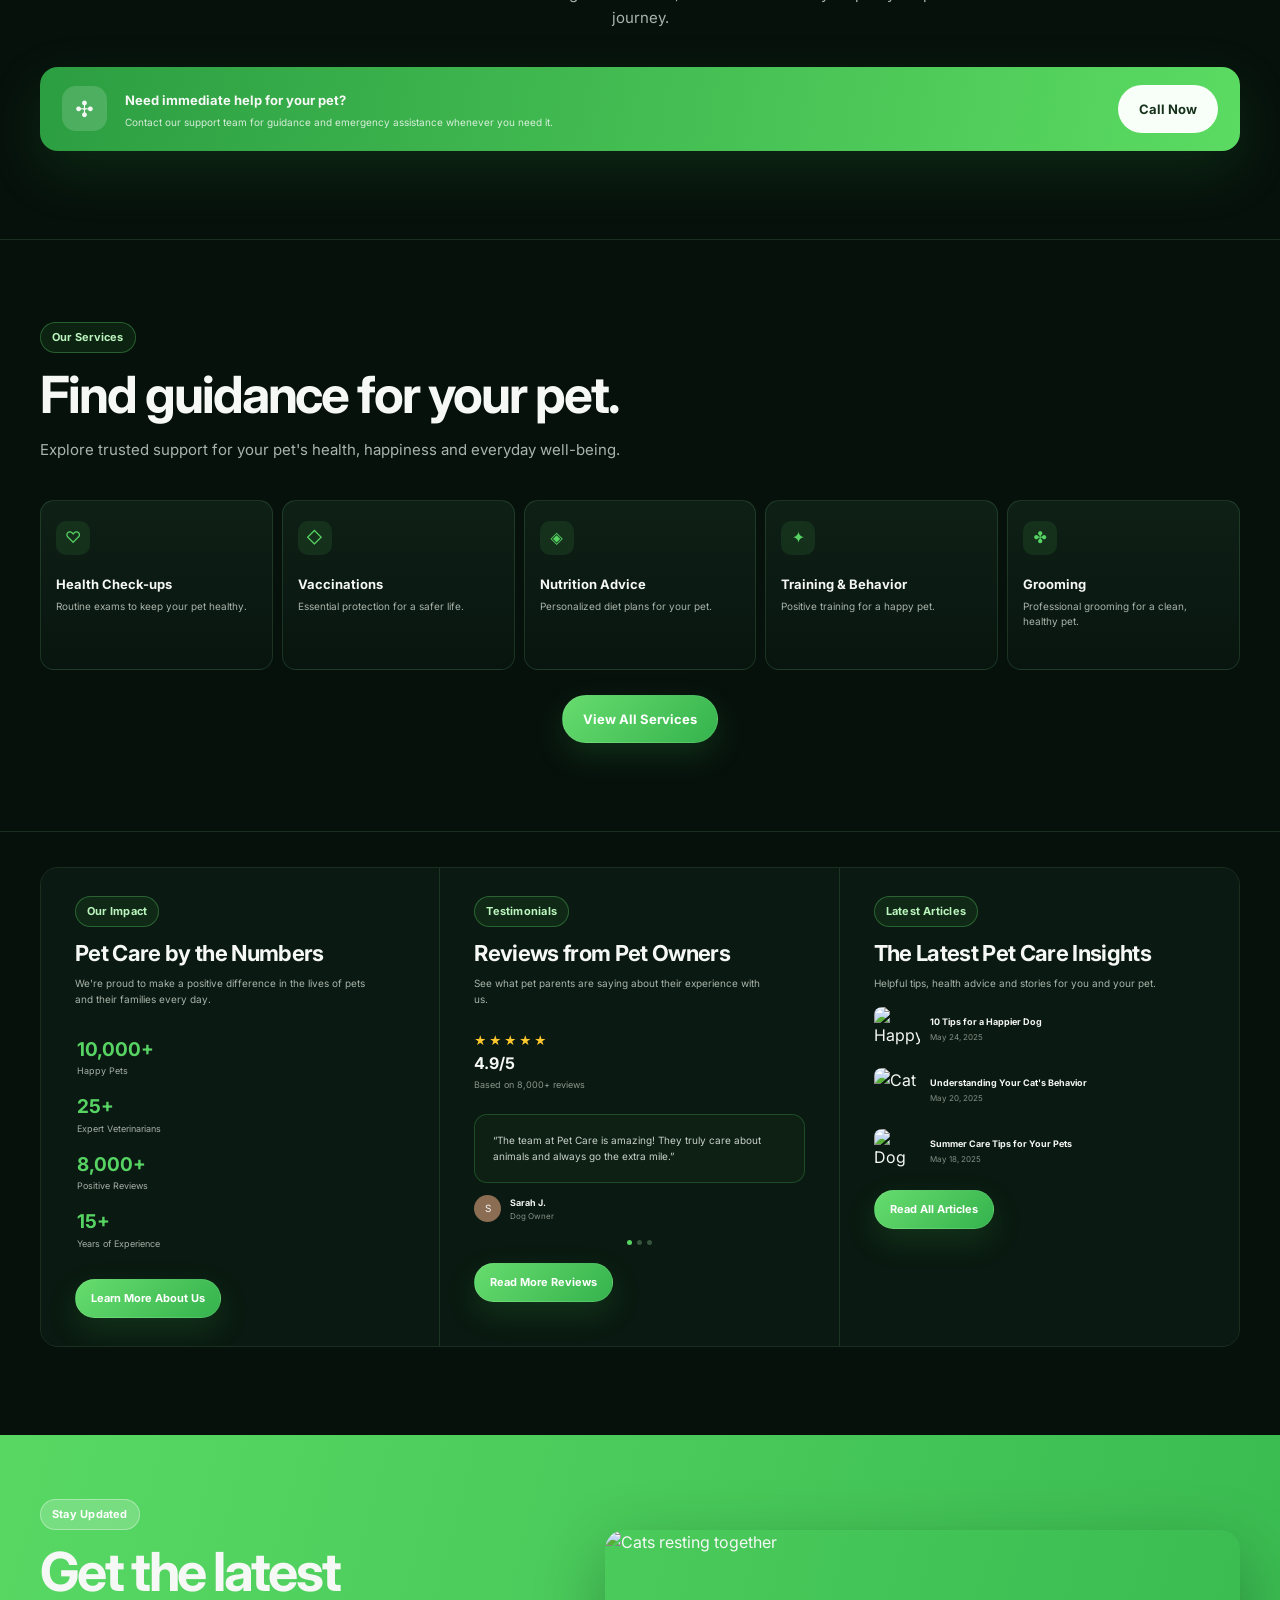
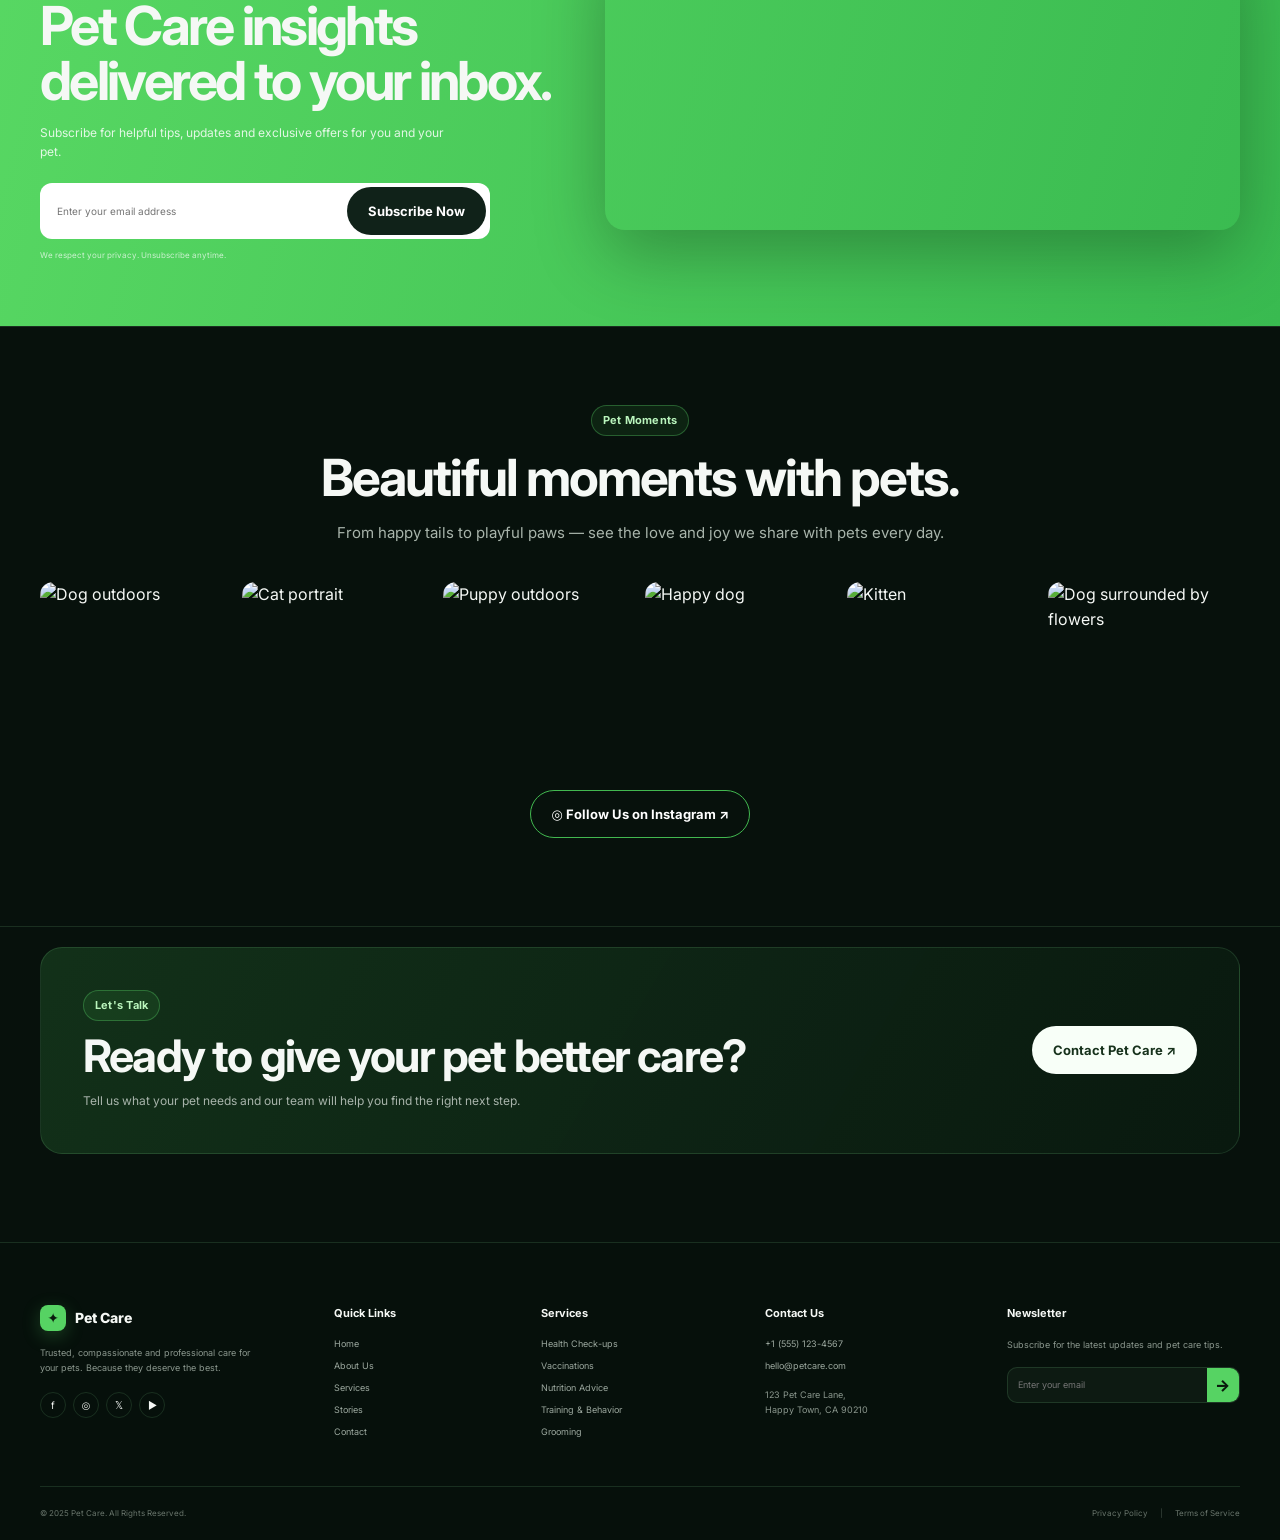
==== commit 9efd2e57: "Update index.html" ====
--- a/index.html
+++ b/index.html
@@ -198,7 +198,7 @@
           <img src="https://images.unsplash.com/photo-1558788353-f76d92427f16?auto=format&fit=crop&w=500&q=85" alt="Puppy outdoors">
           <img src="https://images.unsplash.com/photo-1544568100-847a948585b9?auto=format&fit=crop&w=500&q=85" alt="Happy dog">
           <img src="https://images.unsplash.com/photo-1519052537078-e6302a4968d4?auto=format&fit=crop&w=500&q=85" alt="Kitten">
-          <img src="https://images.unsplash.com/photo-1422565096762-bdb18b9f7c44?auto=format&fit=crop&w=500&q=85" alt="Dog in flowers">
+          <img src="https://images.unsplash.com/photo-1646213671873-f595efaea1ce?auto=format&fit=crop&w=700&q=85" alt="Dog surrounded by flowers">
         </div>
         <div class="center-action"><a class="button button-ghost" href="#contact">◎ Follow Us on Instagram ↗</a></div>
       </div>
--- a/style.css
+++ b/style.css
@@ -1,9865 +1,175 @@
-/* =========================================================
-   Pet Care - Premium Pet Care Website
-   Style.css
-   Part 1
-   ---------------------------------------------------------
-   Sections:
-   1. Google Font Import
-   2. CSS Variables
-   3. Reset
-   4. Base
-   5. Typography
-   6. Utilities
-   7. Layout
-   8. Buttons
-   9. Header
-   10. Navigation
-   ========================================================= */
+:root{
+  --bg:#07110c;
+  --bg-soft:#0b1711;
+  --panel:#0e1d15;
+  --panel-2:#12251a;
+  --line:rgba(157,255,168,.13);
+  --text:#f5f8f5;
+  --muted:#a8b4ab;
+  --green:#56d363;
+  --green-2:#2da84a;
+  --green-dark:#102b17;
+  --white:#fff;
+  --max:1200px;
+  --radius:20px;
+  --shadow:0 24px 70px rgba(0,0,0,.28);
+}
+*{box-sizing:border-box;margin:0;padding:0}
+html{scroll-behavior:smooth}
+body{font-family:Inter,system-ui,-apple-system,BlinkMacSystemFont,"Segoe UI",sans-serif;background:var(--bg);color:var(--text);line-height:1.55;overflow-x:hidden}
+body.menu-open{overflow:hidden}
+img{display:block;max-width:100%}
+a{color:inherit;text-decoration:none}
+button,input{font:inherit}
+button{cursor:pointer}
+.site-bg{position:fixed;inset:0;z-index:-2;background:
+ radial-gradient(circle at 8% 18%,rgba(49,167,72,.11),transparent 28%),
+ radial-gradient(circle at 92% 62%,rgba(61,190,83,.08),transparent 28%),
+ linear-gradient(180deg,#07110c 0%,#08140e 55%,#07110c 100%)}
+.container{width:min(calc(100% - 48px),var(--max));margin-inline:auto}
+.section{padding:88px 0;border-top:1px solid var(--line)}
+.centered{text-align:center;margin-inline:auto}
+.section-heading{max-width:720px}
+.section-heading.left{text-align:left;max-width:620px;margin-bottom:38px}
+.section-heading h2{font-size:clamp(32px,4vw,52px);line-height:1.08;letter-spacing:-.04em;margin:14px 0 16px}
+.section-heading p{color:var(--muted);font-size:15px;max-width:650px;margin-inline:auto}
+.section-heading.left p{margin:0}
+.eyebrow{display:inline-flex;align-items:center;padding:6px 11px;border:1px solid rgba(95,222,108,.32);border-radius:999px;background:rgba(74,191,85,.1);color:#baf5bd;font-size:11px;font-weight:700;letter-spacing:.02em}
+.button{display:inline-flex;align-items:center;justify-content:center;gap:8px;border:1px solid rgba(255,255,255,.08);background:linear-gradient(135deg,#67dc6e,#35b34d);color:#fff;padding:13px 20px;border-radius:999px;font-size:13px;font-weight:700;box-shadow:0 12px 30px rgba(53,179,77,.18);transition:transform .25s ease,box-shadow .25s ease,background .25s ease}
+.button:hover{transform:translateY(-2px);box-shadow:0 16px 36px rgba(53,179,77,.28)}
+.button-small{padding:10px 15px;font-size:11px}
+.button-ghost{background:transparent;border-color:#42b850;box-shadow:none}
+.button-light{background:#f8fff8;color:#17321c;box-shadow:none}
+.button-dark{background:#102219;color:#fff;box-shadow:none;border-color:transparent}
 
-/*=============================
- Google Fonts
-==============================*/
+.site-header{position:sticky;top:0;z-index:50;background:rgba(5,14,9,.82);backdrop-filter:blur(18px);border-bottom:1px solid transparent;transition:.25s}
+.site-header.scrolled{border-color:var(--line);box-shadow:0 12px 30px rgba(0,0,0,.18)}
+.header-inner{height:68px;display:flex;align-items:center;justify-content:space-between;gap:24px}
+.brand{display:inline-flex;align-items:center;gap:9px;font-weight:800;font-size:14px;white-space:nowrap}
+.brand-mark{display:grid;place-items:center;width:26px;height:26px;border-radius:8px;background:var(--green);color:#0a1b0e;font-size:14px;box-shadow:0 5px 18px rgba(86,211,99,.25)}
+.main-nav{display:flex;align-items:center;gap:27px;margin-left:auto}
+.nav-link{position:relative;color:#c5cec7;font-size:11px;font-weight:600;padding:25px 0}
+.nav-link:hover,.nav-link.active{color:#fff}
+.nav-link.active:after{content:"";position:absolute;left:0;right:0;bottom:0;height:2px;background:var(--green)}
+.header-actions{display:flex;align-items:center;gap:9px}
+.phone-link{display:flex;align-items:center;gap:7px;font-size:11px;color:#c5cec7}
+.menu-toggle{display:none;background:none;border:0;width:40px;height:40px}
+.menu-toggle span{display:block;width:22px;height:2px;background:#fff;margin:5px auto;border-radius:2px}
 
-@import url('https://fonts.googleapis.com/css2?family=Inter:wght@300;400;500;700;800&display=swap');
+.hero{padding:92px 0 78px;border-top:0}
+.hero-grid{display:grid;grid-template-columns:1fr 1fr;align-items:center;gap:72px}
+.hero-copy{max-width:590px}
+.hero-copy h1{font-size:clamp(48px,5.8vw,78px);line-height:.99;letter-spacing:-.06em;margin:20px 0}
+.hero-copy h1 span{color:var(--green)}
+.hero-text{color:var(--muted);font-size:14px;max-width:550px;line-height:1.8}
+.hero-buttons{display:flex;gap:10px;margin-top:25px}
+.trust-row{display:flex;align-items:center;gap:12px;margin-top:34px;color:#c8d0ca;font-size:11px}
+.trust-row small{display:block;color:#7f8c82;margin-top:2px;font-size:9px}
+.avatar-stack{display:flex;padding-left:5px}
+.avatar-stack img{width:30px;height:30px;border-radius:50%;object-fit:cover;border:2px solid var(--bg);margin-left:-7px}
+.rating{border-left:1px solid var(--line);padding-left:15px;margin-left:7px}
+.rating strong{font-size:18px;color:var(--green)}
+.rating strong span{color:#f7c945}
+.hero-visual{min-height:510px;display:grid;place-items:center}
+.hero-photo-wrap{position:relative;width:min(100%,520px);margin-inline:auto}
+.hero-photo{width:78%;aspect-ratio:1/1.05;object-fit:cover;border-radius:24px;margin-left:auto;background:#f4ba20;box-shadow:var(--shadow);border:1px solid rgba(255,255,255,.08)}
+.hero-photo-wrap:before{content:"";position:absolute;z-index:-1;right:7%;top:-5%;width:78%;height:105%;border-radius:25px;background:linear-gradient(145deg,#f6bb1c,#e3a50c);box-shadow:0 25px 80px rgba(241,177,21,.12)}
+.float-card{position:absolute;display:flex;align-items:center;gap:10px;padding:11px 15px;border-radius:14px;background:rgba(249,253,249,.95);color:#17321c;box-shadow:0 20px 50px rgba(0,0,0,.28);min-width:190px;animation:float 5s ease-in-out infinite}
+.float-card strong{display:block;font-size:10px}.float-card small{display:block;font-size:8px;color:#748078;margin-top:2px}
+.mini-icon{display:grid;place-items:center;width:29px;height:29px;border-radius:9px;background:#dff7e1;color:#2ca448;font-weight:800}
+.float-card-top{top:10%;left:22%}.float-card-right{right:-2%;top:42%;animation-delay:-1.5s}.float-card-bottom{bottom:8%;left:10%;animation-delay:-3s}
+@keyframes float{50%{transform:translateY(-9px)}}
 
-/*=============================
- CSS Variables
-==============================*/
+.feature-grid{display:grid;grid-template-columns:repeat(3,1fr);margin-top:45px}
+.feature-card{display:flex;gap:16px;padding:20px 34px;border-right:1px solid var(--line)}
+.feature-card:last-child{border-right:0}
+.feature-icon,.service-icon{flex:0 0 42px;display:grid;place-items:center;width:42px;height:42px;border-radius:13px;background:rgba(72,190,83,.12);color:var(--green);font-size:20px}
+.feature-card h3,.service-card h3{font-size:13px;margin-bottom:5px}
+.feature-card p,.service-card p{color:var(--muted);font-size:10px;line-height:1.55}
+.compact-section{padding-bottom:75px}
 
-:root{
+.support-section{padding-top:70px}
+.support-banner{display:flex;align-items:center;gap:18px;margin-top:38px;padding:18px 22px;border-radius:18px;background:linear-gradient(100deg,#2c9e42,#5bdb62);box-shadow:0 20px 55px rgba(41,161,65,.16)}
+.support-paw{width:45px;height:45px;display:grid;place-items:center;border-radius:14px;background:rgba(255,255,255,.15);font-size:22px}
+.support-banner>div{flex:1}.support-banner strong{font-size:13px}.support-banner p{font-size:10px;color:rgba(255,255,255,.8);margin-top:3px}
 
-    /* Brand */
+.services-section{padding-top:82px}
+.service-grid{display:grid;grid-template-columns:repeat(5,1fr);gap:9px}
+.service-card{padding:20px 15px;border:1px solid var(--line);background:linear-gradient(180deg,rgba(18,37,26,.75),rgba(9,23,15,.75));border-radius:14px;min-height:170px;transition:.25s}
+.service-card:hover{transform:translateY(-4px);border-color:rgba(86,211,99,.35);background:rgba(18,42,25,.85)}
+.service-card .service-icon{margin-bottom:19px;width:34px;height:34px;font-size:16px;border-radius:10px}
+.center-action{text-align:center;margin-top:25px}
 
-    --primary:#4CAF50;
-    --primary-dark:#3d9642;
-    --primary-light:#dcf6df;
+.insight-section{padding-top:35px}
+.insight-grid{display:grid;grid-template-columns:1fr 1fr 1fr;border:1px solid var(--line);border-radius:18px;overflow:hidden}
+.insight-card{padding:28px 34px;min-height:430px;background:rgba(12,29,19,.75);border-right:1px solid var(--line)}
+.insight-card:last-child{border-right:0}
+.insight-card h2{font-size:22px;line-height:1.15;margin:14px 0 10px;letter-spacing:-.03em}
+.insight-card>p{font-size:10px;color:var(--muted);max-width:290px}
+.stats-list{list-style:none;margin:28px 0}
+.stats-list li{display:flex;flex-direction:column;margin:14px 0;padding-left:2px}
+.stats-list strong{color:var(--green);font-size:19px}.stats-list span{font-size:9px;color:#a4afa7}
+.stars{color:#ffc82e;letter-spacing:2px;font-size:12px;margin-top:25px}.review-card>small{display:block;color:#8b978e;font-size:9px;margin-top:3px}
+blockquote{margin-top:22px;border:1px solid rgba(86,211,99,.24);background:rgba(54,127,63,.08);padding:18px;border-radius:13px;font-size:10px;color:#c8d1ca}
+.reviewer{display:flex;align-items:center;gap:9px;margin-top:12px}.review-avatar{width:27px;height:27px;border-radius:50%;display:grid;place-items:center;background:#8b6d54;font-size:10px}.reviewer strong,.reviewer small{display:block}.reviewer strong{font-size:9px}.reviewer small{font-size:8px;color:#879289}
+.dots{display:flex;justify-content:center;gap:5px;margin:18px}.dots i{width:5px;height:5px;border-radius:50%;background:#36533c}.dots i.active{background:var(--green)}
+.article-row{display:flex;align-items:center;gap:10px;margin:15px 0}.article-row img{width:46px;height:46px;border-radius:8px;object-fit:cover}.article-row strong,.article-row small{display:block}.article-row strong{font-size:9px}.article-row small{font-size:8px;color:#849087;margin-top:2px}
 
-    --secondary:#7FC8A9;
+.newsletter-section{padding:0;border:0;background:linear-gradient(105deg,#58d863,#39ba50)}
+.newsletter-wrap{display:grid;grid-template-columns:.9fr 1.1fr;gap:45px;align-items:center;padding:64px 0}
+.newsletter-copy .eyebrow{background:rgba(255,255,255,.2);border-color:rgba(255,255,255,.35);color:#fff}
+.newsletter-copy h2{font-size:clamp(34px,4.2vw,56px);line-height:1.02;letter-spacing:-.05em;margin:15px 0}
+.newsletter-copy p{font-size:12px;color:rgba(255,255,255,.83);max-width:410px}
+.newsletter-copy>small{display:block;color:rgba(255,255,255,.7);font-size:8px;margin-top:10px}
+.newsletter-form{display:flex;gap:4px;margin-top:22px;background:#fff;border-radius:12px;padding:4px;max-width:450px}
+.newsletter-form input{flex:1;min-width:0;border:0;outline:0;padding:11px 13px;background:transparent;font-size:10px;color:#203225}
+.newsletter-image{width:100%;height:300px;object-fit:cover;border-radius:20px;box-shadow:var(--shadow)}
 
-    --accent:#FFB86B;
+.moments-section{padding-top:78px}
+.gallery{display:grid;grid-template-columns:repeat(6,1fr);gap:10px;margin-top:38px}
+.gallery img{width:100%;aspect-ratio:1.05;object-fit:cover;border-radius:13px;transition:transform .25s,filter .25s}
+.gallery img:hover{transform:translateY(-5px);filter:saturate(1.1)}
 
-    /* Background */
+.contact-section{padding-top:20px}
+.contact-card{display:flex;align-items:center;justify-content:space-between;gap:30px;padding:42px;border:1px solid var(--line);border-radius:22px;background:linear-gradient(120deg,rgba(27,71,35,.6),rgba(10,28,17,.7))}
+.contact-card h2{font-size:clamp(28px,3.5vw,46px);line-height:1.05;letter-spacing:-.04em;margin:12px 0}.contact-card p{color:var(--muted);font-size:12px}
 
-    --bg:#FFFDF9;
-    --bg-light:#ffffff;
-    --section:#FAF8F3;
+.site-footer{padding:62px 0 20px;border-top:1px solid var(--line);background:#06100b}
+.footer-grid{display:grid;grid-template-columns:1.5fr 1fr 1.1fr 1.2fr 1.35fr;gap:35px}
+.footer-grid>div{min-width:0}
+.footer-grid h3{font-size:11px;margin-bottom:15px}.footer-grid>div:not(:first-child)>a{display:block;color:#9ca89f;font-size:9px;margin:8px 0}.footer-grid p{color:#8b978e;font-size:9px;line-height:1.7;margin-top:14px;max-width:230px}
+.socials{display:flex;gap:7px;margin-top:17px}.socials a{width:26px;height:26px;display:grid;place-items:center;border:1px solid var(--line);border-radius:50%;font-size:10px}
+.footer-form{display:flex;margin-top:15px;border:1px solid var(--line);border-radius:10px;overflow:hidden;background:#0d1a12}.footer-form input{width:100%;min-width:0;background:transparent;border:0;outline:0;color:#fff;padding:10px;font-size:9px}.footer-form button{width:38px;border:0;background:var(--green);color:#0a1a0d;font-weight:800}
+.footer-bottom{border-top:1px solid var(--line);margin-top:40px;padding-top:20px;display:flex;justify-content:space-between;color:#69756c;font-size:8px}.footer-bottom span:last-child{display:flex;gap:12px}.footer-bottom b{font-weight:400;color:#3f4c43}
 
-    /* Text */
+.back-to-top{position:fixed;right:18px;bottom:18px;width:38px;height:38px;border:0;border-radius:10px;background:var(--green);color:#0a1a0d;font-weight:800;opacity:0;pointer-events:none;transform:translateY(10px);transition:.25s;z-index:60}.back-to-top.show{opacity:1;pointer-events:auto;transform:none}
 
-    --text:#222222;
-    --text-light:#666666;
-    --text-muted:#8f8f8f;
+.reveal{opacity:0;transform:translateY(22px);transition:opacity .7s ease,transform .7s ease}.reveal.visible{opacity:1;transform:none}
+@media (prefers-reduced-motion:reduce){html{scroll-behavior:auto}.reveal{opacity:1;transform:none;transition:none}.float-card,.button{animation:none;transition:none}}
 
-    /* Border */
-
-    --border:#ececec;
-
-    /* Radius */
-
-    --radius-sm:12px;
-    --radius:18px;
-    --radius-lg:28px;
-    --radius-xl:42px;
-
-    /* Shadows */
-
-    --shadow-sm:
-        0 5px 15px rgba(0,0,0,.05);
-
-    --shadow:
-        0 12px 35px rgba(0,0,0,.08);
-
-    --shadow-lg:
-        0 25px 60px rgba(0,0,0,.12);
-
-    /* Transition */
-
-    --transition:.35s ease;
-
-    /* Max Width */
-
-    --container:1280px;
-
+@media (max-width:1050px){
+  .main-nav{gap:17px}.phone-link{display:none}.hero-grid{gap:40px}.hero-copy h1{font-size:clamp(44px,6vw,66px)}
+  .service-grid{grid-template-columns:repeat(3,1fr)}.service-card:nth-child(4),.service-card:nth-child(5){min-height:150px}
+  .footer-grid{grid-template-columns:repeat(3,1fr)}.footer-brand{grid-column:span 3}
 }
-
-/*=============================
- Reset
-==============================*/
-
-*{
-    margin:0;
-    padding:0;
-    box-sizing:border-box;
+@media (max-width:760px){
+  .container{width:min(calc(100% - 30px),var(--max))}
+  .header-inner{height:62px}.menu-toggle{display:block;order:3}.header-actions{margin-left:auto}.header-actions .button{display:none}
+  .main-nav{position:fixed;top:62px;left:15px;right:15px;display:flex;flex-direction:column;align-items:stretch;gap:0;padding:12px;border:1px solid var(--line);border-radius:16px;background:rgba(7,17,12,.97);backdrop-filter:blur(20px);transform:translateY(-15px);opacity:0;pointer-events:none;transition:.25s}
+  .main-nav.open{transform:none;opacity:1;pointer-events:auto}.nav-link{padding:13px 14px;border-radius:10px}.nav-link.active:after{display:none}.nav-link.active{background:rgba(86,211,99,.1)}
+  .hero{padding:65px 0 55px}.hero-grid{grid-template-columns:1fr;gap:55px}.hero-copy h1{font-size:clamp(42px,12vw,62px)}.hero-text{font-size:13px}.hero-visual{min-height:430px}
+  .hero-photo{width:88%}.float-card{min-width:165px;padding:9px 11px}.float-card-top{left:2%}.float-card-right{right:-1%}.float-card-bottom{left:0}
+  .feature-grid{grid-template-columns:1fr;gap:0;margin-top:28px}.feature-card{border-right:0;border-bottom:1px solid var(--line);padding:18px 5px}.feature-card:last-child{border-bottom:0}
+  .section{padding:65px 0}.section-heading h2{font-size:36px}.support-banner{align-items:flex-start;flex-wrap:wrap}.support-banner>div{min-width:calc(100% - 65px)}.support-banner .button{margin-left:63px}
+  .service-grid{grid-template-columns:1fr 1fr}.service-card{min-height:155px}
+  .insight-grid{grid-template-columns:1fr}.insight-card{border-right:0;border-bottom:1px solid var(--line);min-height:auto}.insight-card:last-child{border-bottom:0}
+  .newsletter-wrap{grid-template-columns:1fr;gap:28px;padding:55px 0}.newsletter-image{height:240px}.newsletter-copy h2{font-size:42px}
+  .gallery{grid-template-columns:repeat(3,1fr)}.contact-card{flex-direction:column;align-items:flex-start;padding:30px}
+  .footer-grid{grid-template-columns:1fr 1fr;gap:30px}.footer-brand{grid-column:span 2}.footer-bottom{flex-direction:column;gap:10px}
 }
-
-*::before,
-*::after{
-    box-sizing:border-box;
+@media (max-width:460px){
+  .hero-buttons{flex-direction:column}.hero-buttons .button{width:100%}.trust-row{flex-wrap:wrap}.rating{margin-left:0}
+  .hero-visual{min-height:360px}.float-card{transform:scale(.86)}.float-card-right{right:-8%}
+  .service-grid{grid-template-columns:1fr}.newsletter-form{flex-direction:column;background:transparent}.newsletter-form input{background:#fff;border-radius:10px;padding:13px}.newsletter-form .button{width:100%}
+  .gallery{grid-template-columns:repeat(2,1fr)}.footer-grid{grid-template-columns:1fr}.footer-brand{grid-column:auto}
 }
-
-html{
-
-    scroll-behavior:smooth;
-
-    -webkit-text-size-adjust:100%;
-
-}
-
-body{
-
-    font-family:'Inter',sans-serif;
-
-    background:var(--bg);
-
-    color:var(--text);
-
-    line-height:1.8;
-
-    overflow-x:hidden;
-
-    text-rendering:optimizeLegibility;
-
-    -webkit-font-smoothing:antialiased;
-
-}
-
-img{
-
-    max-width:100%;
-
-    display:block;
-
-}
-
-picture{
-
-    display:block;
-
-}
-
-a{
-
-    text-decoration:none;
-
-    color:inherit;
-
-    transition:var(--transition);
-
-}
-
-button{
-
-    font-family:inherit;
-
-    border:none;
-
-    background:none;
-
-    cursor:pointer;
-
-}
-
-input,
-textarea,
-select{
-
-    font-family:inherit;
-
-}
-
-ul{
-
-    list-style:none;
-
-}
-
-section{
-
-    padding:110px 0;
-
-    position:relative;
-
-}
-
-::selection{
-
-    background:var(--primary);
-
-    color:#fff;
-
-}
-
-/*=============================
- Scrollbar
-==============================*/
-
-::-webkit-scrollbar{
-
-    width:12px;
-
-}
-
-::-webkit-scrollbar-track{
-
-    background:#f5f5f5;
-
-}
-
-::-webkit-scrollbar-thumb{
-
-    background:var(--primary);
-
-    border-radius:30px;
-
-}
-
-::-webkit-scrollbar-thumb:hover{
-
-    background:var(--primary-dark);
-
-}
-
-/*=============================
- Container
-==============================*/
-
-.container{
-
-    width:min(92%,var(--container));
-
-    margin:auto;
-
-}
-
-/*=============================
- Typography
-==============================*/
-
-h1,h2,h3,h4,h5{
-
-    line-height:1.25;
-
-    color:var(--text);
-
-    font-weight:800;
-
-}
-
-h1{
-
-    font-size:clamp(2.8rem,6vw,5rem);
-
-}
-
-h2{
-
-    font-size:clamp(2rem,4vw,3.5rem);
-
-}
-
-h3{
-
-    font-size:1.5rem;
-
-}
-
-p{
-
-    color:var(--text-light);
-
-    font-size:1.05rem;
-
-}
-
-.section-tag{
-
-    display:inline-flex;
-
-    align-items:center;
-
-    gap:8px;
-
-    padding:8px 18px;
-
-    border-radius:50px;
-
-    background:var(--primary-light);
-
-    color:var(--primary-dark);
-
-    font-size:.9rem;
-
-    font-weight:700;
-
-    margin-bottom:22px;
-
-}
-
-.section-title{
-
-    margin-bottom:22px;
-
-}
-
-.section-desc{
-
-    max-width:720px;
-
-}
-
-/*=============================
- Utilities
-==============================*/
-
-.grid{
-
-    display:grid;
-
-}
-
-.flex{
-
-    display:flex;
-
-}
-
-.center{
-
-    display:flex;
-
-    justify-content:center;
-
-    align-items:center;
-
-}
-
-.text-center{
-
-    text-align:center;
-
-}
-
-.mt-2{margin-top:20px;}
-.mt-3{margin-top:30px;}
-.mt-4{margin-top:40px;}
-.mt-5{margin-top:50px;}
-
-.mb-2{margin-bottom:20px;}
-.mb-3{margin-bottom:30px;}
-.mb-4{margin-bottom:40px;}
-.mb-5{margin-bottom:50px;}
-
-/*=============================
- Glass Card
-==============================*/
-
-.glass{
-
-    background:rgba(255,255,255,.72);
-
-    backdrop-filter:blur(18px);
-
-    border:1px solid rgba(255,255,255,.8);
-
-    box-shadow:var(--shadow);
-
-    border-radius:var(--radius-lg);
-
-}
-
-/*=============================
- Buttons
-==============================*/
-
-.btn{
-
-    display:inline-flex;
-
-    align-items:center;
-
-    justify-content:center;
-
-    gap:12px;
-
-    padding:16px 34px;
-
-    border-radius:999px;
-
-    font-weight:700;
-
-    transition:var(--transition);
-
-    position:relative;
-
-    overflow:hidden;
-
-}
-
-.btn-primary{
-
-    background:var(--primary);
-
-    color:#fff;
-
-    box-shadow:0 15px 35px rgba(76,175,80,.28);
-
-}
-
-.btn-primary:hover{
-
-    transform:translateY(-5px);
-
-    background:var(--primary-dark);
-
-}
-
-.btn-outline{
-
-    border:2px solid var(--primary);
-
-    color:var(--primary);
-
-}
-
-.btn-outline:hover{
-
-    background:var(--primary);
-
-    color:#fff;
-
-}
-
-/* Ripple */
-
-.btn::before{
-
-    content:"";
-
-    position:absolute;
-
-    width:0;
-
-    height:0;
-
-    background:rgba(255,255,255,.35);
-
-    border-radius:50%;
-
-    left:50%;
-
-    top:50%;
-
-    transform:translate(-50%,-50%);
-
-    transition:.6s;
-
-}
-
-.btn:hover::before{
-
-    width:320px;
-
-    height:320px;
-
-}
-
-/*=============================
- Header
-==============================*/
-
-.header{
-
-    position:fixed;
-
-    top:0;
-
-    left:0;
-
-    width:100%;
-
-    z-index:1000;
-
-    transition:.4s;
-
-    background:rgba(255,255,255,.75);
-
-    backdrop-filter:blur(18px);
-
-    border-bottom:1px solid rgba(255,255,255,.65);
-
-}
-
-.header.scrolled{
-
-    box-shadow:var(--shadow);
-
-}
-
-/*=============================
- Navbar
-==============================*/
-
-.navbar{
-
-    height:84px;
-
-    display:flex;
-
-    justify-content:space-between;
-
-    align-items:center;
-
-}
-
-/*=============================
- Logo
-==============================*/
-
-.logo{
-
-    display:flex;
-
-    align-items:center;
-
-    gap:14px;
-
-    font-size:1.55rem;
-
-    font-weight:800;
-
-    color:var(--text);
-
-}
-
-.logo i{
-
-    width:52px;
-
-    height:52px;
-
-    display:grid;
-
-    place-items:center;
-
-    border-radius:18px;
-
-    color:#fff;
-
-    background:linear-gradient(
-        135deg,
-        #65d06d,
-        #4CAF50
-    );
-
-    box-shadow:
-    0 10px 25px rgba(76,175,80,.35);
-
-}
-
-/*=============================
- Navigation
-==============================*/
-
-.nav-menu{
-
-    display:flex;
-
-    align-items:center;
-
-    gap:40px;
-
-}
-
-.nav-menu a{
-
-    position:relative;
-
-    font-weight:700;
-
-    color:var(--text);
-
-}
-
-.nav-menu a::after{
-
-    content:"";
-
-    position:absolute;
-
-    left:0;
-
-    bottom:-8px;
-
-    width:0;
-
-    height:3px;
-
-    border-radius:30px;
-
-    background:var(--primary);
-
-    transition:.35s;
-
-}
-
-.nav-menu a:hover::after,
-
-.nav-menu .active::after{
-
-    width:100%;
-
-}
-
-.nav-right{
-
-    display:flex;
-
-    align-items:center;
-
-    gap:18px;
-
-}
-
-.search-btn{
-
-    width:48px;
-
-    height:48px;
-
-    border-radius:50%;
-
-    background:#fff;
-
-    display:grid;
-
-    place-items:center;
-
-    box-shadow:var(--shadow-sm);
-
-    transition:.35s;
-
-}
-
-.search-btn:hover{
-
-    background:var(--primary);
-
-    color:#fff;
-
-    transform:translateY(-3px);
-
-}
-
-/*=============================
- CTA Button
-==============================*/
-
-.nav-cta{
-
-    padding:14px 24px;
-
-    background:var(--primary);
-
-    color:#fff;
-
-    border-radius:999px;
-
-    font-weight:700;
-
-    box-shadow:
-    0 12px 28px rgba(76,175,80,.25);
-
-}
-
-.nav-cta:hover{
-
-    background:var(--primary-dark);
-
-}
-
-/*=============================
- Mobile Toggle
-==============================*/
-
-.menu-toggle{
-
-    display:none;
-
-    width:52px;
-
-    height:52px;
-
-    border-radius:16px;
-
-    background:#fff;
-
-    box-shadow:var(--shadow-sm);
-
-    align-items:center;
-
-    justify-content:center;
-
-    font-size:1.3rem;
-
-    transition:.3s;
-
-}
-
-.menu-toggle:hover{
-
-    background:var(--primary);
-
-    color:#fff;
-
-}
-/*==========================================================
-  HERO SECTION
-  Pet Care Premium Hero
-==========================================================*/
-
-.hero{
-
-    position:relative;
-
-    overflow:hidden;
-
-    padding-top:180px;
-    padding-bottom:130px;
-
-    background:
-    linear-gradient(
-        180deg,
-        #FFFDF9 0%,
-        #FAF8F3 100%
-    );
-
-}
-
-/*==============================
- Background Decorations
-==============================*/
-
-.hero::before{
-
-    content:"";
-
-    position:absolute;
-
-    width:650px;
-    height:650px;
-
-    top:-260px;
-    right:-220px;
-
-    background:
-    radial-gradient(
-        circle,
-        rgba(76,175,80,.16),
-        transparent 72%
-    );
-
-    pointer-events:none;
-
-    z-index:0;
-
-}
-
-.hero::after{
-
-    content:"";
-
-    position:absolute;
-
-    width:520px;
-    height:520px;
-
-    left:-220px;
-    bottom:-220px;
-
-    background:
-    radial-gradient(
-        circle,
-        rgba(127,200,169,.18),
-        transparent 72%
-    );
-
-    pointer-events:none;
-
-    z-index:0;
-
-}
-
-/*==============================
- Hero Container
-==============================*/
-
-.hero-wrapper{
-
-    position:relative;
-
-    z-index:2;
-
-    display:grid;
-
-    grid-template-columns:
-
-    repeat(2,1fr);
-
-    gap:90px;
-
-    align-items:center;
-
-}
-
-/*==============================
- Hero Left
-==============================*/
-
-.hero-wrapper{
-
-    position:relative;
-
-}
-
-.hero-badge{
-
-    display:inline-flex;
-
-    align-items:center;
-
-    gap:10px;
-
-    padding:12px 20px;
-
-    background:#ffffff;
-
-    border-radius:999px;
-
-    border:1px solid rgba(76,175,80,.12);
-
-    box-shadow:var(--shadow-sm);
-
-    font-weight:700;
-
-    color:var(--primary);
-
-    margin-bottom:26px;
-
-}
-
-.hero-badge i{
-
-    color:#FFB86B;
-
-}
-
-.hero-title{
-
-    font-size:clamp(3rem,6vw,5.5rem);
-
-    line-height:1.15;
-
-    margin-bottom:28px;
-
-    letter-spacing:-1px;
-
-}
-
-.hero-title span{
-
-    color:var(--primary);
-
-}
-
-.hero-text{
-
-    max-width:620px;
-
-    font-size:1.12rem;
-
-    color:var(--text-light);
-
-    margin-bottom:42px;
-
-}
-
-/*==============================
- Hero Buttons
-==============================*/
-
-.hero-buttons{
-
-    display:flex;
-
-    gap:20px;
-
-    flex-wrap:wrap;
-
-}
-
-/*==============================
- Hero Features
-==============================*/
-
-.hero-features{
-
-    display:flex;
-
-    flex-wrap:wrap;
-
-    gap:28px;
-
-    margin-top:48px;
-
-}
-
-.hero-feature{
-
-    display:flex;
-
-    align-items:center;
-
-    gap:14px;
-
-}
-
-.hero-feature i{
-
-    width:52px;
-
-    height:52px;
-
-    border-radius:18px;
-
-    display:grid;
-
-    place-items:center;
-
-    background:var(--primary-light);
-
-    color:var(--primary);
-
-    font-size:1.2rem;
-
-}
-
-.hero-feature h4{
-
-    font-size:1rem;
-
-    margin-bottom:4px;
-
-}
-
-.hero-feature p{
-
-    font-size:.9rem;
-
-    color:var(--text-muted);
-
-}
-
-/*==============================
- Hero Right
-==============================*/
-
-.hero-image{
-
-    position:relative;
-
-}
-
-.hero-image img{
-
-    width:100%;
-
-    border-radius:38px;
-
-    object-fit:cover;
-
-    box-shadow:var(--shadow-lg);
-
-}
-
-/*==============================
- Glass Border
-==============================*/
-
-.hero-image::before{
-
-    content:"";
-
-    position:absolute;
-
-    inset:16px;
-
-    border-radius:32px;
-
-    border:1px solid rgba(255,255,255,.45);
-
-    pointer-events:none;
-
-}
-
-/*==============================
- Decorative Ring
-==============================*/
-
-.hero-ring{
-
-    position:absolute;
-
-    width:180px;
-
-    height:180px;
-
-    border-radius:50%;
-
-    border:2px dashed rgba(76,175,80,.35);
-
-    top:-45px;
-
-    right:-45px;
-
-    animation:rotateRing 22s linear infinite;
-
-}
-
-@keyframes rotateRing{
-
-    from{
-
-        transform:rotate(0deg);
-
-    }
-
-    to{
-
-        transform:rotate(360deg);
-
-    }
-
-}
-
-/*==============================
- Floating Paw
-==============================*/
-
-.hero-paw{
-
-    position:absolute;
-
-    width:70px;
-
-    height:70px;
-
-    border-radius:50%;
-
-    display:grid;
-
-    place-items:center;
-
-    background:#ffffff;
-
-    color:var(--primary);
-
-    box-shadow:var(--shadow);
-
-    top:18%;
-
-    left:-35px;
-
-    font-size:1.5rem;
-
-    animation:floatPaw 4s ease-in-out infinite;
-
-}
-
-@keyframes floatPaw{
-
-    0%{
-
-        transform:translateY(0);
-
-    }
-
-    50%{
-
-        transform:translateY(-14px);
-
-    }
-
-    100%{
-
-        transform:translateY(0);
-
-    }
-
-}
-
-/*==============================
- Background Blob
-==============================*/
-
-.hero-blob{
-
-    position:absolute;
-
-    width:320px;
-
-    height:320px;
-
-    background:
-
-    linear-gradient(
-        135deg,
-        rgba(76,175,80,.14),
-        rgba(127,200,169,.14)
-    );
-
-    border-radius:48% 52% 60% 40% / 40% 55% 45% 60%;
-
-    filter:blur(6px);
-
-    bottom:-120px;
-
-    right:10%;
-
-    animation:morphBlob 10s ease-in-out infinite;
-
-}
-
-@keyframes morphBlob{
-
-    0%{
-
-        border-radius:
-        48% 52% 60% 40% /
-        40% 55% 45% 60%;
-
-    }
-
-    50%{
-
-        border-radius:
-        62% 38% 42% 58% /
-        60% 40% 60% 40%;
-
-    }
-
-    100%{
-
-        border-radius:
-        48% 52% 60% 40% /
-        40% 55% 45% 60%;
-
-    }
-
-}
-
-/*==============================
- Hero Stats
-==============================*/
-
-.hero-stats{
-
-    display:flex;
-
-    gap:42px;
-
-    margin-top:60px;
-
-}
-
-.hero-stat h3{
-
-    font-size:2.2rem;
-
-    color:var(--primary);
-
-}
-
-.hero-stat p{
-
-    margin-top:6px;
-
-    color:var(--text-muted);
-
-    font-size:.95rem;
-
-}
-
-/*==============================
- Scroll Indicator
-==============================*/
-
-.scroll-down{
-
-    position:absolute;
-
-    bottom:30px;
-
-    left:50%;
-
-    transform:translateX(-50%);
-
-    display:flex;
-
-    flex-direction:column;
-
-    align-items:center;
-
-    gap:12px;
-
-    color:var(--text-muted);
-
-    font-size:.85rem;
-
-}
-
-.scroll-down span{
-
-    width:2px;
-
-    height:55px;
-
-    background:
-
-    linear-gradient(
-
-    transparent,
-
-    var(--primary),
-
-    transparent
-
-    );
-
-    animation:scrollLine 2s infinite;
-
-}
-
-@keyframes scrollLine{
-
-    0%{
-
-        transform:scaleY(.3);
-
-        opacity:.2;
-
-    }
-
-    50%{
-
-        transform:scaleY(1);
-
-        opacity:1;
-
-    }
-
-    100%{
-
-        transform:scaleY(.3);
-
-        opacity:.2;
-
-    }
-
-}
-/*==========================================================
-  HERO FLOATING GLASS CARDS
-  Part 2.2.1
-==========================================================*/
-
-/*----------------------------------
- Base Floating Card
------------------------------------*/
-
-.floating-card{
-
-    position:absolute;
-
-    display:flex;
-
-    align-items:center;
-
-    gap:16px;
-
-    min-width:240px;
-
-    padding:18px 22px;
-
-    background:rgba(255,255,255,.82);
-
-    backdrop-filter:blur(22px);
-
-    -webkit-backdrop-filter:blur(22px);
-
-    border:1px solid rgba(255,255,255,.75);
-
-    border-radius:22px;
-
-    box-shadow:
-        0 18px 45px rgba(0,0,0,.10);
-
-    transition:
-        transform .45s ease,
-        box-shadow .45s ease;
-
-    z-index:10;
-
-}
-
-.floating-card:hover{
-
-    transform:
-        translateY(-8px)
-        scale(1.02);
-
-    box-shadow:
-        0 28px 65px rgba(0,0,0,.14);
-
-}
-
-/*----------------------------------
- Icon
------------------------------------*/
-
-.floating-card-icon{
-
-    width:62px;
-
-    height:62px;
-
-    flex-shrink:0;
-
-    border-radius:18px;
-
-    display:grid;
-
-    place-items:center;
-
-    font-size:1.45rem;
-
-    color:#fff;
-
-    background:
-    linear-gradient(
-        135deg,
-        #6fd778,
-        #4CAF50
-    );
-
-    box-shadow:
-        0 14px 28px rgba(76,175,80,.35);
-
-}
-
-/*----------------------------------
- Content
------------------------------------*/
-
-.floating-card-content{
-
-    flex:1;
-
-}
-
-.floating-card-title{
-
-    font-size:1rem;
-
-    font-weight:700;
-
-    color:var(--text);
-
-    margin-bottom:4px;
-
-}
-
-.floating-card-text{
-
-    font-size:.88rem;
-
-    color:var(--text-muted);
-
-    line-height:1.6;
-
-}
-
-/*==========================================================
-  Card 01
-  Happy Families
-==========================================================*/
-
-.card-family{
-
-    top:8%;
-
-    left:-90px;
-
-    animation:floatFamily 5s ease-in-out infinite;
-
-}
-
-@keyframes floatFamily{
-
-    0%{
-
-        transform:translateY(0);
-
-    }
-
-    50%{
-
-        transform:translateY(-16px);
-
-    }
-
-    100%{
-
-        transform:translateY(0);
-
-    }
-
-}
-
-/*==========================================================
-  Card 02
-  Veterinary
-==========================================================*/
-
-.card-health{
-
-    right:-70px;
-
-    top:26%;
-
-    animation:floatHealth 6s ease-in-out infinite;
-
-}
-
-@keyframes floatHealth{
-
-    0%{
-
-        transform:translateY(0);
-
-    }
-
-    50%{
-
-        transform:translateY(12px);
-
-    }
-
-    100%{
-
-        transform:translateY(0);
-
-    }
-
-}
-
-/*==========================================================
-  Card 03
-  Premium Food
-==========================================================*/
-
-.card-food{
-
-    left:-40px;
-
-    bottom:12%;
-
-    animation:floatFood 7s ease-in-out infinite;
-
-}
-
-@keyframes floatFood{
-
-    0%{
-
-        transform:translateY(0);
-
-    }
-
-    50%{
-
-        transform:translateY(-14px);
-
-    }
-
-    100%{
-
-        transform:translateY(0);
-
-    }
-
-}
-
-/*==========================================================
-  Card 04
-  Training
-==========================================================*/
-
-.card-training{
-
-    right:-80px;
-
-    bottom:8%;
-
-    animation:floatTraining 6.5s ease-in-out infinite;
-
-}
-
-@keyframes floatTraining{
-
-    0%{
-
-        transform:translateY(0);
-
-    }
-
-    50%{
-
-        transform:translateY(14px);
-
-    }
-
-    100%{
-
-        transform:translateY(0);
-
-    }
-
-}
-
-/*==========================================================
-  Rating Badge
-==========================================================*/
-
-.rating-stars{
-
-    display:flex;
-
-    gap:4px;
-
-    margin-top:8px;
-
-}
-
-.rating-stars i{
-
-    color:#FDBA2D;
-
-    font-size:.9rem;
-
-}
-
-/*==========================================================
-  Small Status Pill
-==========================================================*/
-
-.status-pill{
-
-    display:inline-flex;
-
-    align-items:center;
-
-    gap:8px;
-
-    margin-top:10px;
-
-    padding:6px 12px;
-
-    border-radius:999px;
-
-    background:#ECF9EE;
-
-    color:var(--primary-dark);
-
-    font-size:.78rem;
-
-    font-weight:700;
-
-}
-
-.status-pill::before{
-
-    content:"";
-
-    width:8px;
-
-    height:8px;
-
-    border-radius:50%;
-
-    background:#4CAF50;
-
-    animation:pulseDot 2s infinite;
-
-}
-
-@keyframes pulseDot{
-
-    0%{
-
-        transform:scale(1);
-
-        opacity:1;
-
-    }
-
-    50%{
-
-        transform:scale(1.8);
-
-        opacity:.35;
-
-    }
-
-    100%{
-
-        transform:scale(1);
-
-        opacity:1;
-
-    }
-
-}
-
-/*==========================================================
-  Floating Card Shine
-==========================================================*/
-
-.floating-card::before{
-
-    content:"";
-
-    position:absolute;
-
-    inset:0;
-
-    border-radius:inherit;
-
-    background:
-
-    linear-gradient(
-
-        120deg,
-
-        transparent 0%,
-
-        rgba(255,255,255,.45) 45%,
-
-        transparent 90%
-
-    );
-
-    transform:translateX(-120%);
-
-    transition:1s ease;
-
-}
-
-.floating-card:hover::before{
-
-    transform:translateX(120%);
-
-}
-
-/*==========================================================
-  Premium Border Glow
-==========================================================*/
-
-.floating-card::after{
-
-    content:"";
-
-    position:absolute;
-
-    inset:-1px;
-
-    border-radius:inherit;
-
-    padding:1px;
-
-    background:
-
-    linear-gradient(
-
-        135deg,
-
-        rgba(255,255,255,.8),
-
-        rgba(76,175,80,.22),
-
-        rgba(255,255,255,.75)
-
-    );
-
-    -webkit-mask:
-        linear-gradient(#fff 0 0) content-box,
-        linear-gradient(#fff 0 0);
-
-    -webkit-mask-composite:xor;
-
-            mask-composite:exclude;
-
-    pointer-events:none;
-
-}
-/*==========================================================
-  HERO TRUST BADGES
-  Part 2.2.2
-==========================================================*/
-
-/*----------------------------------
- Trust Badge Base
------------------------------------*/
-
-.trust-badge{
-
-    position:absolute;
-
-    display:flex;
-
-    align-items:center;
-
-    gap:14px;
-
-    min-width:210px;
-
-    padding:16px 20px;
-
-    background:rgba(255,255,255,.88);
-
-    backdrop-filter:blur(18px);
-
-    -webkit-backdrop-filter:blur(18px);
-
-    border:1px solid rgba(255,255,255,.82);
-
-    border-radius:20px;
-
-    box-shadow:
-        0 16px 40px rgba(0,0,0,.08);
-
-    transition:
-        transform .4s ease,
-        box-shadow .4s ease;
-
-    overflow:hidden;
-
-    z-index:12;
-
-}
-
-.trust-badge:hover{
-
-    transform:
-        translateY(-8px);
-
-    box-shadow:
-        0 24px 55px rgba(0,0,0,.12);
-
-}
-
-/*----------------------------------
- Shine Effect
------------------------------------*/
-
-.trust-badge::before{
-
-    content:"";
-
-    position:absolute;
-
-    inset:0;
-
-    background:
-
-    linear-gradient(
-
-        120deg,
-
-        transparent,
-
-        rgba(255,255,255,.5),
-
-        transparent
-
-    );
-
-    transform:translateX(-120%);
-
-    transition:1s;
-
-}
-
-.trust-badge:hover::before{
-
-    transform:translateX(120%);
-
-}
-
-/*----------------------------------
- Icon
------------------------------------*/
-
-.trust-icon{
-
-    width:58px;
-
-    height:58px;
-
-    border-radius:18px;
-
-    display:grid;
-
-    place-items:center;
-
-    flex-shrink:0;
-
-    color:#fff;
-
-    font-size:1.3rem;
-
-    background:
-
-    linear-gradient(
-
-        135deg,
-
-        #6ED67A,
-
-        #4CAF50
-
-    );
-
-    box-shadow:
-
-        0 14px 26px
-
-        rgba(76,175,80,.28);
-
-}
-
-/*----------------------------------
- Content
------------------------------------*/
-
-.trust-content{
-
-    flex:1;
-
-}
-
-.trust-content h4{
-
-    font-size:1rem;
-
-    font-weight:700;
-
-    margin-bottom:4px;
-
-}
-
-.trust-content p{
-
-    font-size:.86rem;
-
-    color:var(--text-muted);
-
-}
-
-/*==========================================================
- Verified Veterinary
-==========================================================*/
-
-.badge-vet{
-
-    top:-20px;
-
-    left:18%;
-
-    animation:badgeVet 6s ease-in-out infinite;
-
-}
-
-@keyframes badgeVet{
-
-    0%{
-
-        transform:translateY(0);
-
-    }
-
-    50%{
-
-        transform:translateY(-14px);
-
-    }
-
-    100%{
-
-        transform:translateY(0);
-
-    }
-
-}
-
-/*==========================================================
- 24 Hours Support
-==========================================================*/
-
-.badge-support{
-
-    top:42%;
-
-    right:-95px;
-
-    animation:badgeSupport 5.5s ease-in-out infinite;
-
-}
-
-@keyframes badgeSupport{
-
-    0%{
-
-        transform:translateY(0);
-
-    }
-
-    50%{
-
-        transform:translateY(12px);
-
-    }
-
-    100%{
-
-        transform:translateY(0);
-
-    }
-
-}
-
-/*==========================================================
- Customer Satisfaction
-==========================================================*/
-
-.badge-review{
-
-    bottom:18%;
-
-    left:-90px;
-
-    animation:badgeReview 7s ease-in-out infinite;
-
-}
-
-@keyframes badgeReview{
-
-    0%{
-
-        transform:translateY(0);
-
-    }
-
-    50%{
-
-        transform:translateY(-10px);
-
-    }
-
-    100%{
-
-        transform:translateY(0);
-
-    }
-
-}
-
-/*==========================================================
- Premium Ribbon
-==========================================================*/
-
-.trust-ribbon{
-
-    position:absolute;
-
-    top:18px;
-
-    right:-42px;
-
-    padding:10px 55px;
-
-    background:linear-gradient(
-
-        135deg,
-
-        #4CAF50,
-
-        #6ED67A
-
-    );
-
-    color:#fff;
-
-    font-size:.72rem;
-
-    font-weight:700;
-
-    letter-spacing:.08em;
-
-    transform:rotate(45deg);
-
-    box-shadow:
-
-        0 10px 24px
-
-        rgba(76,175,80,.28);
-
-}
-
-/*==========================================================
- Status Label
-==========================================================*/
-
-.trust-status{
-
-    display:inline-flex;
-
-    align-items:center;
-
-    gap:8px;
-
-    margin-top:8px;
-
-    font-size:.78rem;
-
-    color:var(--primary-dark);
-
-    font-weight:700;
-
-}
-
-.trust-status::before{
-
-    content:"";
-
-    width:9px;
-
-    height:9px;
-
-    border-radius:50%;
-
-    background:#4CAF50;
-
-    animation:trustPulse 2s infinite;
-
-}
-
-@keyframes trustPulse{
-
-    0%{
-
-        transform:scale(1);
-
-        opacity:1;
-
-    }
-
-    50%{
-
-        transform:scale(1.9);
-
-        opacity:.3;
-
-    }
-
-    100%{
-
-        transform:scale(1);
-
-        opacity:1;
-
-    }
-
-}
-
-/*==========================================================
- Trust Rating
-==========================================================*/
-
-.trust-rating{
-
-    display:flex;
-
-    align-items:center;
-
-    gap:4px;
-
-    margin-top:10px;
-
-}
-
-.trust-rating i{
-
-    color:#FFC83D;
-
-    font-size:.9rem;
-
-}
-
-/*==========================================================
- Glow Border
-==========================================================*/
-
-.trust-badge::after{
-
-    content:"";
-
-    position:absolute;
-
-    inset:-1px;
-
-    border-radius:inherit;
-
-    padding:1px;
-
-    background:
-
-    linear-gradient(
-
-        135deg,
-
-        rgba(255,255,255,.9),
-
-        rgba(76,175,80,.18),
-
-        rgba(255,255,255,.9)
-
-    );
-
-    -webkit-mask:
-
-        linear-gradient(#fff 0 0) content-box,
-
-        linear-gradient(#fff 0 0);
-
-    -webkit-mask-composite:xor;
-
-    mask-composite:exclude;
-
-    pointer-events:none;
-
-}
-/*==========================================================
-  HERO IMAGE OVERLAY
-  Part 2.2.3
-==========================================================*/
-
-/*----------------------------------
- Hero Image Wrapper
------------------------------------*/
-
-.hero-image{
-
-    position:relative;
-
-    overflow:hidden;
-
-    border-radius:38px;
-
-    isolation:isolate;
-
-}
-
-/*----------------------------------
- Premium Gradient Overlay
------------------------------------*/
-
-.hero-image::after{
-
-    content:"";
-
-    position:absolute;
-
-    inset:0;
-
-    background:
-
-    linear-gradient(
-
-        180deg,
-
-        rgba(255,255,255,.05) 0%,
-
-        rgba(255,255,255,.02) 35%,
-
-        rgba(0,0,0,.08) 100%
-
-    );
-
-    pointer-events:none;
-
-    z-index:2;
-
-}
-
-/*----------------------------------
- Image Zoom
------------------------------------*/
-
-.hero-image img{
-
-    transition:
-
-        transform .8s ease,
-
-        filter .8s ease;
-
-}
-
-.hero-image:hover img{
-
-    transform:scale(1.05) rotate(.4deg);
-}
-
-/*----------------------------------
- Premium Border Frame
------------------------------------*/
-
-.hero-frame{
-
-    position:absolute;
-
-    inset:18px;
-
-    border-radius:30px;
-
-    border:1px solid rgba(255,255,255,.45);
-
-    z-index:3;
-
-    pointer-events:none;
-
-}
-
-/*----------------------------------
- Soft Glow
------------------------------------*/
-
-.hero-glow{
-
-    position:absolute;
-
-    width:220px;
-
-    height:220px;
-
-    border-radius:50%;
-
-    background:
-
-    radial-gradient(
-
-        circle,
-
-        rgba(76,175,80,.22),
-
-        transparent 70%
-
-    );
-
-    bottom:-70px;
-
-    right:-70px;
-
-    filter:blur(10px);
-
-    z-index:1;
-
-}
-
-/*==========================================================
- Experience Card
-==========================================================*/
-
-.experience-card{
-
-    position:absolute;
-
-    left:35px;
-
-    bottom:35px;
-
-    display:flex;
-
-    align-items:center;
-
-    gap:18px;
-
-    padding:18px 22px;
-
-    min-width:250px;
-
-    border-radius:22px;
-
-    background:rgba(255,255,255,.88);
-
-    backdrop-filter:blur(18px);
-
-    -webkit-backdrop-filter:blur(18px);
-
-    box-shadow:
-
-        0 20px 45px rgba(0,0,0,.10);
-
-    z-index:20;
-
-    animation:experienceFloat 6s ease-in-out infinite;
-
-}
-
-@keyframes experienceFloat{
-
-    0%{
-
-        transform:translateY(0);
-
-    }
-
-    50%{
-
-        transform:translateY(-12px);
-
-    }
-
-    100%{
-
-        transform:translateY(0);
-
-    }
-
-}
-
-.experience-icon{
-
-    width:62px;
-
-    height:62px;
-
-    border-radius:18px;
-
-    display:grid;
-
-    place-items:center;
-
-    color:#fff;
-
-    font-size:1.35rem;
-
-    background:
-
-    linear-gradient(
-
-        135deg,
-
-        #69d774,
-
-        #4CAF50
-
-    );
-
-}
-
-.experience-content h3{
-
-    font-size:1.5rem;
-
-    color:var(--primary);
-
-    margin-bottom:4px;
-
-}
-
-.experience-content p{
-
-    font-size:.9rem;
-
-    color:var(--text-muted);
-
-}
-
-/*==========================================================
- Online Status
-==========================================================*/
-
-.online-status{
-
-    position:absolute;
-
-    top:26px;
-
-    left:26px;
-
-    display:flex;
-
-    align-items:center;
-
-    gap:10px;
-
-    padding:10px 18px;
-
-    border-radius:999px;
-
-    background:rgba(255,255,255,.90);
-
-    backdrop-filter:blur(18px);
-
-    font-size:.82rem;
-
-    font-weight:700;
-
-    color:var(--primary-dark);
-
-    box-shadow:
-
-        0 12px 30px rgba(0,0,0,.08);
-
-    z-index:20;
-
-}
-
-.online-status::before{
-
-    content:"";
-
-    width:10px;
-
-    height:10px;
-
-    border-radius:50%;
-
-    background:#4CAF50;
-
-    animation:onlinePulse 2s infinite;
-
-}
-
-@keyframes onlinePulse{
-
-    0%{
-
-        transform:scale(1);
-
-        opacity:1;
-
-    }
-
-    50%{
-
-        transform:scale(2);
-
-        opacity:.25;
-
-    }
-
-    100%{
-
-        transform:scale(1);
-
-        opacity:1;
-
-    }
-
-}
-
-/*==========================================================
- Play Button
-==========================================================*/
-
-.hero-play{
-
-    position:absolute;
-
-    top:50%;
-
-    left:50%;
-
-    transform:translate(-50%,-50%);
-
-    width:82px;
-
-    height:82px;
-
-    border-radius:50%;
-
-    display:grid;
-
-    place-items:center;
-
-    background:#fff;
-
-    color:var(--primary);
-
-    font-size:1.45rem;
-
-    z-index:25;
-
-    cursor:pointer;
-
-    transition:.4s;
-
-    box-shadow:
-
-        0 18px 45px rgba(0,0,0,.18);
-
-}
-
-.hero-play:hover{
-
-    transform:
-
-        translate(-50%,-50%)
-
-        scale(1.08);
-
-    background:var(--primary);
-
-    color:#fff;
-
-}
-
-.hero-play::before{
-
-    content:"";
-
-    position:absolute;
-
-    inset:-10px;
-
-    border-radius:50%;
-
-    border:2px solid rgba(255,255,255,.55);
-
-    animation:playPulse 2.8s infinite;
-
-}
-
-@keyframes playPulse{
-
-    0%{
-
-        transform:scale(.9);
-
-        opacity:1;
-
-    }
-
-    100%{
-
-        transform:scale(1.35);
-
-        opacity:0;
-
-    }
-
-}
-
-/*==========================================================
- Floating Paw Icons
-==========================================================*/
-
-.paw-decoration{
-
-    position:absolute;
-
-    color:rgba(76,175,80,.18);
-
-    font-size:2rem;
-
-    z-index:1;
-
-    animation:pawFloat 8s ease-in-out infinite;
-
-}
-
-.paw-one{
-
-    top:12%;
-
-    right:12%;
-
-}
-
-.paw-two{
-
-    bottom:18%;
-
-    left:14%;
-
-    animation-delay:1.8s;
-
-}
-
-.paw-three{
-
-    top:45%;
-
-    right:2%;
-
-    animation-delay:3s;
-
-}
-
-@keyframes pawFloat{
-
-    0%{
-
-        transform:translateY(0) rotate(0deg);
-
-    }
-
-    50%{
-
-        transform:translateY(-18px) rotate(8deg);
-
-    }
-
-    100%{
-
-        transform:translateY(0) rotate(0deg);
-
-    }
-
-}
-
-/*==========================================================
- Premium Shadow Layer
-==========================================================*/
-
-.hero-shadow{
-
-    position:absolute;
-
-    left:50%;
-
-    bottom:-28px;
-
-    transform:translateX(-50%);
-
-    width:82%;
-
-    height:42px;
-
-    border-radius:50%;
-
-    background:
-
-    radial-gradient(
-
-        ellipse,
-
-        rgba(0,0,0,.18),
-
-        transparent 70%
-
-    );
-
-    filter:blur(14px);
-
-    z-index:0;
-
-}
-
-/*==========================================================
- Apple Style Depth
-==========================================================*/
-
-.hero-image:hover{
-
-    transform:
-
-        translateY(-8px);
-
-    transition:.55s ease;
-
-}
-
-.hero-image{
-
-    transition:.55s ease;
-
-}
-/*==========================================================
-  PREMIUM MICRO INTERACTIONS
-  Part 2.2.4
-==========================================================*/
-
-/*=========================================
-  Smooth GPU Rendering
-=========================================*/
-
-.hero,
-.hero *,
-.floating-card,
-.trust-badge,
-.experience-card{
-
-    backface-visibility:hidden;
-
-    transform-style:preserve-3d;
-
-    will-change:transform;
-
-}
-
-/*=========================================
-  Hover Lift
-=========================================*/
-
-.hover-lift{
-
-    transition:
-        transform .45s cubic-bezier(.22,1,.36,1),
-        box-shadow .45s ease;
-
-}
-
-.hover-lift:hover{
-
-    transform:
-        translateY(-10px);
-
-    box-shadow:
-
-        0 26px 55px rgba(0,0,0,.12);
-
-}
-
-/*=========================================
-  Magnetic Hover
-=========================================*/
-
-.magnetic{
-
-    transition:
-        transform .35s ease;
-
-}
-
-.magnetic:hover{
-
-    transform:
-        translateY(-4px)
-        scale(1.015);
-
-}
-
-/*=========================================
-  Premium Card Hover
-=========================================*/
-
-.floating-card,
-.trust-badge,
-.experience-card{
-
-    cursor:default;
-
-}
-
-.floating-card:hover,
-.trust-badge:hover,
-.experience-card:hover{
-
-    border-color:
-
-        rgba(76,175,80,.22);
-
-}
-
-/*=========================================
-  Glass Reflection
-=========================================*/
-
-.glass-reflection{
-
-    position:relative;
-
-    overflow:hidden;
-
-}
-
-.glass-reflection::after{
-
-    content:"";
-
-    position:absolute;
-
-    top:-150%;
-
-    left:-45%;
-
-    width:70px;
-
-    height:320%;
-
-    background:
-
-        rgba(255,255,255,.26);
-
-    transform:
-
-        rotate(25deg);
-
-    transition:
-
-        .9s ease;
-
-}
-
-.glass-reflection:hover::after{
-
-    left:145%;
-
-}
-
-/*=========================================
-  Soft Glow
-=========================================*/
-
-.soft-glow{
-
-    transition:
-
-        box-shadow .4s ease;
-
-}
-
-.soft-glow:hover{
-
-    box-shadow:
-
-        0 0 45px rgba(76,175,80,.18);
-
-}
-
-/*=========================================
-  Floating Animation
-=========================================*/
-
-.float-slow{
-
-    animation:
-
-        floatSlow 8s ease-in-out infinite;
-
-}
-
-.float-medium{
-
-    animation:
-
-        floatMedium 6s ease-in-out infinite;
-
-}
-
-.float-fast{
-
-    animation:
-
-        floatFast 4.5s ease-in-out infinite;
-
-}
-
-@keyframes floatSlow{
-
-    0%{
-
-        transform:translateY(0);
-
-    }
-
-    50%{
-
-        transform:translateY(-12px);
-
-    }
-
-    100%{
-
-        transform:translateY(0);
-
-    }
-
-}
-
-@keyframes floatMedium{
-
-    0%{
-
-        transform:translateY(0);
-
-    }
-
-    50%{
-
-        transform:translateY(-18px);
-
-    }
-
-    100%{
-
-        transform:translateY(0);
-
-    }
-
-}
-
-@keyframes floatFast{
-
-    0%{
-
-        transform:translateY(0);
-
-    }
-
-    50%{
-
-        transform:translateY(-8px);
-
-    }
-
-    100%{
-
-        transform:translateY(0);
-
-    }
-
-}
-
-/*=========================================
-  Pulse Shadow
-=========================================*/
-
-.pulse-shadow{
-
-    animation:
-
-        pulseShadow 3.5s infinite;
-
-}
-
-@keyframes pulseShadow{
-
-    0%{
-
-        box-shadow:
-
-            0 12px 30px rgba(76,175,80,.16);
-
-    }
-
-    50%{
-
-        box-shadow:
-
-            0 22px 60px rgba(76,175,80,.30);
-
-    }
-
-    100%{
-
-        box-shadow:
-
-            0 12px 30px rgba(76,175,80,.16);
-
-    }
-
-}
-
-/*=========================================
-  Icon Rotation
-=========================================*/
-
-.rotate-icon i{
-
-    transition:
-
-        transform .4s ease;
-
-}
-
-.rotate-icon:hover i{
-
-    transform:
-
-        rotate(12deg)
-        scale(1.12);
-
-}
-
-/*=========================================
-  Scale Animation
-=========================================*/
-
-.scale-hover{
-
-    transition:
-
-        transform .4s ease;
-
-}
-
-.scale-hover:hover{
-
-    transform:
-
-        scale(1.04);
-
-}
-
-/*=========================================
-  Fade Up
-=========================================*/
-
-.fade-up{
-
-    opacity:0;
-
-    transform:
-
-        translateY(35px);
-
-    transition:
-
-        opacity .8s ease,
-
-        transform .8s ease;
-
-}
-
-.fade-up.show{
-
-    opacity:1;
-
-    transform:
-
-        translateY(0);
-
-}
-
-/*=========================================
-  Fade In
-=========================================*/
-
-.fade{
-
-    opacity:0;
-
-    transition:
-
-        opacity .8s ease;
-
-}
-
-.fade.show{
-
-    opacity:1;
-
-}
-
-/*=========================================
-  Zoom In
-=========================================*/
-
-.zoom-in{
-
-    opacity:0;
-
-    transform:
-
-        scale(.92);
-
-    transition:
-
-        .7s ease;
-
-}
-
-.zoom-in.show{
-
-    opacity:1;
-
-    transform:
-
-        scale(1);
-
-}
-
-/*=========================================
-  Smooth Image Movement
-=========================================*/
-
-.hero-image img{
-
-    transition:
-
-        transform .8s cubic-bezier(.22,1,.36,1);
-
-}
-
-/*=========================================
-  Interactive Image
-=========================================*/
-
-
-}
-
-/*=========================================
-  Border Highlight
-=========================================*/
-
-.border-highlight{
-
-    position:relative;
-
-}
-
-.border-highlight::before{
-
-    content:"";
-
-    position:absolute;
-
-    inset:0;
-
-    border-radius:inherit;
-
-    border:1px solid transparent;
-
-    transition:.4s;
-
-}
-
-.border-highlight:hover::before{
-
-    border-color:
-
-        rgba(76,175,80,.28);
-
-}
-
-/*=========================================
-  Premium Focus
-=========================================*/
-
-.hero button:focus-visible,
-.hero a:focus-visible{
-
-    outline:none;
-
-    box-shadow:
-
-        0 0 0 5px rgba(76,175,80,.20);
-
-    border-radius:16px;
-
-}
-
-/*=========================================
-  Disable Motion
-=========================================*/
-
-@media (prefers-reduced-motion:reduce){
-
-    *{
-
-        animation:none !important;
-
-        transition:none !important;
-
-        scroll-behavior:auto !important;
-
-    }
-
-}
-/*==========================================================
-  FEATURE SECTION
-  Part 2.3.1
-==========================================================*/
-
-/*=========================================
-  Feature Section
-=========================================*/
-
-.features{
-
-    position:relative;
-
-    overflow:hidden;
-
-    background:var(--section);
-
-}
-
-.features::before{
-
-    content:"";
-
-    position:absolute;
-
-    width:520px;
-
-    height:520px;
-
-    top:-240px;
-
-    right:-180px;
-
-    border-radius:50%;
-
-    background:
-
-    radial-gradient(
-
-        circle,
-
-        rgba(76,175,80,.10),
-
-        transparent 72%
-
-    );
-
-    pointer-events:none;
-
-}
-
-.features::after{
-
-    content:"";
-
-    position:absolute;
-
-    width:420px;
-
-    height:420px;
-
-    bottom:-180px;
-
-    left:-150px;
-
-    border-radius:50%;
-
-    background:
-
-    radial-gradient(
-
-        circle,
-
-        rgba(127,200,169,.14),
-
-        transparent 70%
-
-    );
-
-    pointer-events:none;
-
-}
-
-/*=========================================
- Section Header
-=========================================*/
-
-.features-header{
-
-    max-width:760px;
-
-    margin:0 auto 70px;
-
-    text-align:center;
-
-    position:relative;
-
-    z-index:2;
-
-}
-
-.features-header h2{
-
-    margin-bottom:20px;
-
-}
-
-.features-header p{
-
-    max-width:650px;
-
-    margin:auto;
-
-}
-
-/*=========================================
- Feature Grid
-=========================================*/
-
-.feature-grid{
-
-    display:grid;
-
-    grid-template-columns:
-
-        repeat(3,1fr);
-
-    gap:32px;
-
-    position:relative;
-
-    z-index:2;
-
-}
-
-/*=========================================
- Feature Card
-=========================================*/
-
-.feature-card{
-
-    position:relative;
-
-    overflow:hidden;
-
-    background:#fff;
-
-    border-radius:30px;
-
-    padding:38px;
-
-    border:1px solid rgba(0,0,0,.05);
-
-    transition:
-
-        transform .45s ease,
-
-        box-shadow .45s ease,
-
-        border-color .45s ease;
-
-    box-shadow:
-
-        0 14px 35px rgba(0,0,0,.06);
-
-}
-
-.feature-card:hover{
-
-    transform:
-
-        translateY(-12px);
-
-    border-color:
-
-        rgba(76,175,80,.20);
-
-    box-shadow:
-
-        0 26px 60px rgba(0,0,0,.10);
-
-}
-
-/*=========================================
- Top Accent Line
-=========================================*/
-
-.feature-card::before{
-
-    content:"";
-
-    position:absolute;
-
-    top:0;
-
-    left:0;
-
-    width:100%;
-
-    height:5px;
-
-    background:
-
-    linear-gradient(
-
-        90deg,
-
-        #4CAF50,
-
-        #82D48A,
-
-        #B7E8C0
-
-    );
-
-    transform:scaleX(0);
-
-    transform-origin:left;
-
-    transition:.45s ease;
-
-}
-
-.feature-card:hover::before{
-
-    transform:scaleX(1);
-
-}
-
-/*=========================================
- Glass Shine
-=========================================*/
-
-.feature-card::after{
-
-    content:"";
-
-    position:absolute;
-
-    top:-150%;
-
-    left:-40%;
-
-    width:80px;
-
-    height:320%;
-
-    background:
-
-        rgba(255,255,255,.25);
-
-    transform:rotate(25deg);
-
-    transition:1s;
-
-}
-
-.feature-card:hover::after{
-
-    left:150%;
-
-}
-
-/*=========================================
- Icon
-=========================================*/
-
-.feature-icon{
-
-    width:82px;
-
-    height:82px;
-
-    display:grid;
-
-    place-items:center;
-
-    border-radius:24px;
-
-    margin-bottom:26px;
-
-    font-size:2rem;
-
-    color:#fff;
-
-    background:
-
-    linear-gradient(
-
-        135deg,
-
-        #69D875,
-
-        #4CAF50
-
-    );
-
-    box-shadow:
-
-        0 18px 35px
-
-        rgba(76,175,80,.28);
-
-    transition:
-
-        transform .4s ease;
-
-}
-
-.feature-card:hover .feature-icon{
-
-    transform:
-
-        rotate(-8deg)
-
-        scale(1.08);
-
-}
-
-/*=========================================
- Badge
-=========================================*/
-
-.feature-badge{
-
-    display:inline-flex;
-
-    align-items:center;
-
-    gap:8px;
-
-    padding:8px 16px;
-
-    margin-bottom:20px;
-
-    border-radius:999px;
-
-    background:var(--primary-light);
-
-    color:var(--primary-dark);
-
-    font-size:.82rem;
-
-    font-weight:700;
-
-}
-
-.feature-badge i{
-
-    color:#FFB64C;
-
-}
-
-/*=========================================
- Content
-=========================================*/
-
-.feature-title{
-
-    font-size:1.45rem;
-
-    margin-bottom:14px;
-
-}
-
-.feature-text{
-
-    color:var(--text-light);
-
-    margin-bottom:28px;
-
-    line-height:1.8;
-
-}
-
-/*=========================================
- List
-=========================================*/
-
-.feature-list{
-
-    display:flex;
-
-    flex-direction:column;
-
-    gap:12px;
-
-}
-
-.feature-list li{
-
-    display:flex;
-
-    align-items:center;
-
-    gap:12px;
-
-    color:var(--text);
-
-    font-weight:500;
-
-}
-
-.feature-list i{
-
-    width:26px;
-
-    height:26px;
-
-    display:grid;
-
-    place-items:center;
-
-    border-radius:50%;
-
-    color:#fff;
-
-    background:var(--primary);
-
-    font-size:.75rem;
-
-}
-
-/*=========================================
- Footer
-=========================================*/
-
-.feature-footer{
-
-    margin-top:30px;
-
-    display:flex;
-
-    align-items:center;
-
-    justify-content:space-between;
-
-}
-
-.feature-link{
-
-    display:inline-flex;
-
-    align-items:center;
-
-    gap:10px;
-
-    font-weight:700;
-
-    color:var(--primary);
-
-    transition:.35s;
-
-}
-
-.feature-link i{
-
-    transition:.35s;
-
-}
-
-.feature-link:hover{
-
-    gap:16px;
-
-}
-
-.feature-link:hover i{
-
-    transform:translateX(5px);
-
-}
-
-/*=========================================
- Number
-=========================================*/
-
-.feature-number{
-
-    font-size:2.2rem;
-
-    font-weight:800;
-
-    color:rgba(76,175,80,.10);
-
-}
-
-/*=========================================
- Decorative Blob
-=========================================*/
-
-.feature-blob{
-
-    position:absolute;
-
-    width:120px;
-
-    height:120px;
-
-    border-radius:50%;
-
-    background:
-
-    radial-gradient(
-
-        circle,
-
-        rgba(76,175,80,.14),
-
-        transparent
-
-    );
-
-    top:-50px;
-
-    right:-50px;
-
-    pointer-events:none;
-
-}
-
-/*=========================================
- Hover Glow
-=========================================*/
-
-.feature-card:hover .feature-blob{
-
-    transform:scale(1.4);
-
-    transition:.5s ease;
-
-}
-
-/*=========================================
- Reveal Ready
-=========================================*/
-
-.feature-card{
-
-    opacity:0;
-
-    transform:
-
-        translateY(45px);
-
-}
-
-.feature-card.show{
-
-    opacity:1;
-
-    transform:
-
-        translateY(0);
-
-    transition:
-
-        .8s cubic-bezier(.22,1,.36,1);
-
-}
-/*==========================================================
-  PREMIUM SERVICES SECTION
-  Part 2.3.2
-==========================================================*/
-
-/*=========================================
- Services Section
-=========================================*/
-
-.services{
-
-    position:relative;
-
-    overflow:hidden;
-
-    background:#fff;
-
-}
-
-.services-header{
-
-    max-width:760px;
-
-    margin:0 auto 70px;
-
-    text-align:center;
-
-}
-
-.services-header h2{
-
-    margin-bottom:18px;
-
-}
-
-.services-header p{
-
-    max-width:650px;
-
-    margin:auto;
-
-}
-
-/*=========================================
- Services Grid
-=========================================*/
-
-.services-grid{
-
-    display:grid;
-
-    grid-template-columns:repeat(3,1fr);
-
-    gap:34px;
-
-}
-
-/*=========================================
- Service Card
-=========================================*/
-
-.service-card{
-
-    position:relative;
-
-    overflow:hidden;
-
-    display:flex;
-
-    flex-direction:column;
-
-    background:#fff;
-
-    border-radius:30px;
-
-    border:1px solid rgba(0,0,0,.06);
-
-    box-shadow:
-
-        0 18px 40px rgba(0,0,0,.06);
-
-    transition:
-
-        transform .45s ease,
-
-        box-shadow .45s ease,
-
-        border-color .45s ease;
-
-}
-
-.service-card:hover{
-
-    transform:translateY(-12px);
-
-    border-color:
-
-        rgba(76,175,80,.18);
-
-    box-shadow:
-
-        0 30px 65px rgba(0,0,0,.12);
-
-}
-
-/*=========================================
- Image Wrapper
-=========================================*/
-
-.service-image{
-
-    position:relative;
-
-    overflow:hidden;
-
-    aspect-ratio:16/10;
-
-}
-
-.service-image img{
-
-    width:100%;
-
-    height:100%;
-
-    object-fit:cover;
-
-    transition:
-
-        transform .8s ease,
-
-        filter .8s ease;
-
-}
-
-.service-card:hover .service-image img{
-
-    transform:scale(1.08);
-
-    filter:saturate(1.05);
-
-}
-
-/*=========================================
- Gradient Overlay
-=========================================*/
-
-.service-image::after{
-
-    content:"";
-
-    position:absolute;
-
-    inset:0;
-
-    background:
-
-        linear-gradient(
-
-            to top,
-
-            rgba(0,0,0,.16),
-
-            transparent 55%
-
-        );
-
-}
-
-/*=========================================
- Floating Icon
-=========================================*/
-
-.service-icon{
-
-    position:absolute;
-
-    left:24px;
-
-    bottom:-28px;
-
-    width:72px;
-
-    height:72px;
-
-    display:grid;
-
-    place-items:center;
-
-    border-radius:22px;
-
-    color:#fff;
-
-    font-size:1.8rem;
-
-    background:
-
-        linear-gradient(
-
-            135deg,
-
-            #6EDB77,
-
-            #4CAF50
-
-        );
-
-    box-shadow:
-
-        0 18px 35px rgba(76,175,80,.30);
-
-    transition:
-
-        transform .45s ease;
-
-}
-
-.service-card:hover .service-icon{
-
-    transform:
-
-        rotate(-10deg)
-
-        scale(1.08);
-
-}
-
-/*=========================================
- Content
-=========================================*/
-
-.service-content{
-
-    padding:
-
-        56px 34px 34px;
-
-}
-
-.service-title{
-
-    font-size:1.45rem;
-
-    margin-bottom:14px;
-
-}
-
-.service-text{
-
-    color:var(--text-light);
-
-    margin-bottom:26px;
-
-}
-
-/*=========================================
- Service Features
-=========================================*/
-
-.service-list{
-
-    display:flex;
-
-    flex-direction:column;
-
-    gap:12px;
-
-}
-
-.service-list li{
-
-    display:flex;
-
-    align-items:center;
-
-    gap:12px;
-
-    font-size:.96rem;
-
-}
-
-.service-list i{
-
-    width:26px;
-
-    height:26px;
-
-    display:grid;
-
-    place-items:center;
-
-    border-radius:50%;
-
-    background:var(--primary);
-
-    color:#fff;
-
-    font-size:.72rem;
-
-}
-
-/*=========================================
- Service Tag
-=========================================*/
-
-.service-tag{
-
-    display:inline-flex;
-
-    align-items:center;
-
-    gap:8px;
-
-    padding:8px 16px;
-
-    border-radius:999px;
-
-    margin-bottom:18px;
-
-    background:var(--primary-light);
-
-    color:var(--primary-dark);
-
-    font-size:.82rem;
-
-    font-weight:700;
-
-}
-
-/*=========================================
- CTA
-=========================================*/
-
-.service-footer{
-
-    margin-top:28px;
-
-    display:flex;
-
-    justify-content:space-between;
-
-    align-items:center;
-
-}
-
-.service-link{
-
-    display:inline-flex;
-
-    align-items:center;
-
-    gap:10px;
-
-    font-weight:700;
-
-    color:var(--primary);
-
-    transition:.35s;
-
-}
-
-.service-link:hover{
-
-    gap:16px;
-
-}
-
-.service-link i{
-
-    transition:.35s;
-
-}
-
-.service-link:hover i{
-
-    transform:translateX(5px);
-
-}
-
-/*=========================================
- Price Badge
-=========================================*/
-
-.service-price{
-
-    font-size:1.1rem;
-
-    font-weight:800;
-
-    color:var(--primary);
-
-}
-
-/*=========================================
- Hover Glow
-=========================================*/
-
-.service-card::before{
-
-    content:"";
-
-    position:absolute;
-
-    inset:0;
-
-    background:
-
-        radial-gradient(
-
-            circle at top right,
-
-            rgba(76,175,80,.08),
-
-            transparent 55%
-
-        );
-
-    opacity:0;
-
-    transition:.45s ease;
-
-}
-
-.service-card:hover::before{
-
-    opacity:1;
-
-}
-
-/*=========================================
- Decorative Blob
-=========================================*/
-
-.service-card::after{
-
-    content:"";
-
-    position:absolute;
-
-    width:140px;
-
-    height:140px;
-
-    border-radius:50%;
-
-    background:
-
-        radial-gradient(
-
-            circle,
-
-            rgba(76,175,80,.10),
-
-            transparent
-
-        );
-
-    top:-70px;
-
-    right:-70px;
-
-    transition:.45s ease;
-
-}
-
-.service-card:hover::after{
-
-    transform:scale(1.25);
-
-}
-
-/*=========================================
- CTA Strip
-=========================================*/
-
-.services-strip{
-
-    margin-top:90px;
-
-    padding:36px 46px;
-
-    border-radius:30px;
-
-    background:
-
-        linear-gradient(
-
-            135deg,
-
-            #4CAF50,
-
-            #67D471
-
-        );
-
-    color:#fff;
-
-    display:flex;
-
-    align-items:center;
-
-    justify-content:space-between;
-
-    gap:40px;
-
-    box-shadow:
-
-        0 30px 70px rgba(76,175,80,.25);
-
-}
-
-.services-strip h3{
-
-    color:#fff;
-
-    margin-bottom:10px;
-
-}
-
-.services-strip p{
-
-    color:rgba(255,255,255,.90);
-
-    max-width:620px;
-
-}
-
-.services-strip .btn{
-
-    background:#fff;
-
-    color:var(--primary);
-
-}
-
-.services-strip .btn:hover{
-
-    background:#F6FFF7;
-
-}
-
-/*=========================================
- Reveal Animation
-=========================================*/
-
-.service-card{
-
-    opacity:0;
-
-    transform:translateY(45px);
-
-}
-
-.service-card.show{
-
-    opacity:1;
-
-    transform:translateY(0);
-
-    transition:
-
-        .8s cubic-bezier(.22,1,.36,1);
-
-}
-/*==========================================================
-  PREMIUM PET CATEGORIES
-  Part 2.3.3
-==========================================================*/
-
-/*=========================================
- Categories Section
-=========================================*/
-
-.categories{
-
-    position:relative;
-
-    overflow:hidden;
-
-    background:var(--section);
-
-}
-
-.categories::before{
-
-    content:"";
-
-    position:absolute;
-
-    width:500px;
-
-    height:500px;
-
-    top:-240px;
-
-    left:-180px;
-
-    border-radius:50%;
-
-    background:
-    radial-gradient(
-        circle,
-        rgba(76,175,80,.08),
-        transparent 72%
-    );
-
-    pointer-events:none;
-
-}
-
-.categories::after{
-
-    content:"";
-
-    position:absolute;
-
-    width:420px;
-
-    height:420px;
-
-    bottom:-180px;
-
-    right:-150px;
-
-    border-radius:50%;
-
-    background:
-    radial-gradient(
-        circle,
-        rgba(118,214,126,.12),
-        transparent 72%
-    );
-
-    pointer-events:none;
-
-}
-
-/*=========================================
- Section Header
-=========================================*/
-
-.categories-header{
-
-    max-width:760px;
-
-    margin:0 auto 70px;
-
-    text-align:center;
-
-    position:relative;
-
-    z-index:2;
-
-}
-
-.categories-header h2{
-
-    margin-bottom:18px;
-
-}
-
-.categories-header p{
-
-    max-width:650px;
-
-    margin:auto;
-
-}
-
-/*=========================================
- Grid
-=========================================*/
-
-.categories-grid{
-
-    display:grid;
-
-    grid-template-columns:repeat(5,1fr);
-
-    gap:28px;
-
-    position:relative;
-
-    z-index:2;
-
-}
-
-/*=========================================
- Category Card
-=========================================*/
-
-.category-card{
-
-    position:relative;
-
-    overflow:hidden;
-
-    background:#fff;
-
-    border-radius:28px;
-
-    padding:34px 24px;
-
-    text-align:center;
-
-    border:1px solid rgba(0,0,0,.06);
-
-    box-shadow:
-
-        0 16px 40px rgba(0,0,0,.06);
-
-    transition:
-
-        transform .45s ease,
-
-        box-shadow .45s ease,
-
-        border-color .45s ease;
-
-}
-
-.category-card:hover{
-
-    transform:
-        translateY(-12px);
-
-    border-color:
-
-        rgba(76,175,80,.20);
-
-    box-shadow:
-
-        0 30px 60px rgba(0,0,0,.10);
-
-}
-
-/*=========================================
- Circle Image
-=========================================*/
-
-.category-image{
-
-    width:120px;
-
-    height:120px;
-
-    margin:0 auto 24px;
-
-    border-radius:50%;
-
-    overflow:hidden;
-
-    border:5px solid #fff;
-
-    box-shadow:
-
-        0 14px 35px rgba(0,0,0,.12);
-
-}
-
-.category-image img{
-
-    width:100%;
-
-    height:100%;
-
-    object-fit:cover;
-
-    transition:
-
-        transform .8s ease;
-
-}
-
-.category-card:hover .category-image img{
-
-    transform:scale(1.12);
-
-}
-
-/*=========================================
- Icon Badge
-=========================================*/
-
-.category-icon{
-
-    position:absolute;
-
-    top:18px;
-
-    right:18px;
-
-    width:44px;
-
-    height:44px;
-
-    display:grid;
-
-    place-items:center;
-
-    border-radius:50%;
-
-    color:#fff;
-
-    background:
-
-        linear-gradient(
-            135deg,
-            #67D471,
-            #4CAF50
-        );
-
-    box-shadow:
-
-        0 10px 24px rgba(76,175,80,.28);
-
-}
-
-/*=========================================
- Content
-=========================================*/
-
-.category-title{
-
-    font-size:1.25rem;
-
-    margin-bottom:10px;
-
-}
-
-.category-text{
-
-    color:var(--text-light);
-
-    font-size:.95rem;
-
-    margin-bottom:20px;
-
-    line-height:1.7;
-
-}
-
-/*=========================================
- Statistics
-=========================================*/
-
-.category-meta{
-
-    display:flex;
-
-    justify-content:center;
-
-    gap:12px;
-
-    flex-wrap:wrap;
-
-}
-
-.category-meta span{
-
-    display:inline-flex;
-
-    align-items:center;
-
-    gap:6px;
-
-    padding:8px 14px;
-
-    border-radius:999px;
-
-    background:var(--primary-light);
-
-    color:var(--primary-dark);
-
-    font-size:.78rem;
-
-    font-weight:700;
-
-}
-
-/*=========================================
- Hover Glow
-=========================================*/
-
-.category-card::before{
-
-    content:"";
-
-    position:absolute;
-
-    inset:0;
-
-    background:
-
-        radial-gradient(
-
-            circle at top,
-
-            rgba(76,175,80,.08),
-
-            transparent 60%
-
-        );
-
-    opacity:0;
-
-    transition:.45s ease;
-
-}
-
-.category-card:hover::before{
-
-    opacity:1;
-
-}
-
-/*=========================================
- Decorative Paw
-=========================================*/
-
-.category-card::after{
-
-    content:"🐾";
-
-    position:absolute;
-
-    bottom:18px;
-
-    right:18px;
-
-    font-size:1.3rem;
-
-    opacity:.08;
-
-    transform:rotate(-18deg);
-
-    transition:.4s ease;
-
-}
-
-.category-card:hover::after{
-
-    opacity:.20;
-
-    transform:
-
-        rotate(0deg)
-
-        scale(1.2);
-
-}
-
-/*=========================================
- Bottom CTA
-=========================================*/
-
-.categories-footer{
-
-    margin-top:70px;
-
-    text-align:center;
-
-}
-
-.categories-footer .btn{
-
-    min-width:240px;
-
-}
-
-/*=========================================
- Reveal Animation
-=========================================*/
-
-.category-card{
-
-    opacity:0;
-
-    transform:
-
-        translateY(40px);
-
-}
-
-.category-card.show{
-
-    opacity:1;
-
-    transform:translateY(0);
-
-    transition:
-
-        .8s cubic-bezier(.22,1,.36,1);
-
-}
-/*==========================================================
-  PET HEALTH & WELLNESS SECTION
-  Part 3.1
-==========================================================*/
-
-/*=========================================
- Health Section
-=========================================*/
-
-.health{
-
-    position:relative;
-
-    overflow:hidden;
-
-    background:#ffffff;
-
-}
-
-.health::before{
-
-    content:"";
-
-    position:absolute;
-
-    width:550px;
-
-    height:550px;
-
-    top:-260px;
-
-    right:-180px;
-
-    border-radius:50%;
-
-    background:
-    radial-gradient(
-        circle,
-        rgba(76,175,80,.08),
-        transparent 72%
-    );
-
-    pointer-events:none;
-
-}
-
-.health::after{
-
-    content:"";
-
-    position:absolute;
-
-    width:420px;
-
-    height:420px;
-
-    bottom:-180px;
-
-    left:-120px;
-
-    border-radius:50%;
-
-    background:
-    radial-gradient(
-        circle,
-        rgba(129,214,135,.10),
-        transparent 72%
-    );
-
-    pointer-events:none;
-
-}
-
-/*=========================================
- Section Header
-=========================================*/
-
-.health-header{
-
-    max-width:760px;
-
-    margin:0 auto 70px;
-
-    text-align:center;
-
-    position:relative;
-
-    z-index:2;
-
-}
-
-.health-header h2{
-
-    margin-bottom:18px;
-
-}
-
-.health-header p{
-
-    max-width:640px;
-
-    margin:auto;
-
-}
-
-/*=========================================
- Grid
-=========================================*/
-
-.health-grid{
-
-    display:grid;
-
-    grid-template-columns:repeat(2,1fr);
-
-    gap:34px;
-
-    position:relative;
-
-    z-index:2;
-
-}
-
-/*=========================================
- Card
-=========================================*/
-
-.health-card{
-
-    position:relative;
-
-    overflow:hidden;
-
-    background:#ffffff;
-
-    border-radius:30px;
-
-    border:1px solid rgba(0,0,0,.06);
-
-    box-shadow:
-
-        0 18px 40px rgba(0,0,0,.06);
-
-    transition:
-
-        transform .45s ease,
-        box-shadow .45s ease,
-        border-color .45s ease;
-
-}
-
-.health-card:hover{
-
-    transform:translateY(-12px);
-
-    border-color:
-
-        rgba(76,175,80,.18);
-
-    box-shadow:
-
-        0 30px 70px rgba(0,0,0,.10);
-
-}
-
-/*=========================================
- Image
-=========================================*/
-
-.health-image{
-
-    position:relative;
-
-    overflow:hidden;
-
-    aspect-ratio:16/10;
-
-}
-
-.health-image img{
-
-    width:100%;
-
-    height:100%;
-
-    object-fit:cover;
-
-    transition:
-
-        transform .8s ease;
-
-}
-
-.health-card:hover img{
-
-    transform:scale(1.08);
-
-}
-
-/*=========================================
- Badge
-=========================================*/
-
-.health-badge{
-
-    position:absolute;
-
-    top:22px;
-
-    left:22px;
-
-    display:inline-flex;
-
-    align-items:center;
-
-    gap:8px;
-
-    padding:9px 18px;
-
-    border-radius:999px;
-
-    background:#ffffff;
-
-    color:var(--primary);
-
-    font-size:.82rem;
-
-    font-weight:700;
-
-    box-shadow:
-
-        0 12px 28px rgba(0,0,0,.10);
-
-}
-
-/*=========================================
- Content
-=========================================*/
-
-.health-content{
-
-    padding:34px;
-
-}
-
-.health-title{
-
-    margin-bottom:14px;
-
-    font-size:1.45rem;
-
-}
-
-.health-text{
-
-    color:var(--text-light);
-
-    line-height:1.8;
-
-    margin-bottom:24px;
-
-}
-
-/*=========================================
- Checklist
-=========================================*/
-
-.health-list{
-
-    display:flex;
-
-    flex-direction:column;
-
-    gap:14px;
-
-}
-
-.health-list li{
-
-    display:flex;
-
-    align-items:center;
-
-    gap:12px;
-
-    font-weight:500;
-
-}
-
-.health-list i{
-
-    width:28px;
-
-    height:28px;
-
-    display:grid;
-
-    place-items:center;
-
-    border-radius:50%;
-
-    background:var(--primary);
-
-    color:#fff;
-
-    font-size:.75rem;
-
-}
-
-/*=========================================
- Footer
-=========================================*/
-
-.health-footer{
-
-    margin-top:28px;
-
-    display:flex;
-
-    justify-content:space-between;
-
-    align-items:center;
-
-}
-
-.health-link{
-
-    display:inline-flex;
-
-    align-items:center;
-
-    gap:10px;
-
-    font-weight:700;
-
-    color:var(--primary);
-
-    transition:.35s;
-
-}
-
-.health-link:hover{
-
-    gap:16px;
-
-}
-
-.health-link i{
-
-    transition:.35s;
-
-}
-
-.health-link:hover i{
-
-    transform:translateX(5px);
-
-}
-
-.health-time{
-
-    color:var(--text-light);
-
-    font-size:.9rem;
-
-}
-
-/*=========================================
- Floating Icon
-=========================================*/
-
-.health-icon{
-
-    position:absolute;
-
-    right:24px;
-
-    bottom:24px;
-
-    width:64px;
-
-    height:64px;
-
-    display:grid;
-
-    place-items:center;
-
-    border-radius:20px;
-
-    background:
-
-        linear-gradient(
-            135deg,
-            #69D875,
-            #4CAF50
-        );
-
-    color:#fff;
-
-    font-size:1.5rem;
-
-    box-shadow:
-
-        0 20px 40px rgba(76,175,80,.28);
-
-}
-
-/*=========================================
- Decorative Glow
-=========================================*/
-
-.health-card::before{
-
-    content:"";
-
-    position:absolute;
-
-    inset:0;
-
-    background:
-
-        radial-gradient(
-
-            circle at top right,
-
-            rgba(76,175,80,.08),
-
-            transparent 60%
-
-        );
-
-    opacity:0;
-
-    transition:.45s;
-
-}
-
-.health-card:hover::before{
-
-    opacity:1;
-
-}
-
-/*=========================================
- Reveal Animation
-=========================================*/
-
-.health-card{
-
-    opacity:0;
-
-    transform:translateY(40px);
-
-}
-
-.health-card.show{
-
-    opacity:1;
-
-    transform:translateY(0);
-
-    transition:
-
-        .8s cubic-bezier(.22,1,.36,1);
-
-}
-/*==========================================================
-  STATISTICS & ACHIEVEMENTS
-  Part 3.2
-==========================================================*/
-
-/*=========================================
- Statistics Section
-=========================================*/
-
-.statistics{
-
-    position:relative;
-
-    overflow:hidden;
-
-    background:var(--section);
-
-}
-
-.statistics::before{
-
-    content:"";
-
-    position:absolute;
-
-    width:520px;
-
-    height:520px;
-
-    top:-220px;
-
-    left:-180px;
-
-    border-radius:50%;
-
-    background:
-    radial-gradient(
-        circle,
-        rgba(76,175,80,.08),
-        transparent 72%
-    );
-
-    pointer-events:none;
-
-}
-
-.statistics::after{
-
-    content:"";
-
-    position:absolute;
-
-    width:420px;
-
-    height:420px;
-
-    bottom:-180px;
-
-    right:-150px;
-
-    border-radius:50%;
-
-    background:
-    radial-gradient(
-        circle,
-        rgba(118,214,126,.10),
-        transparent 72%
-    );
-
-    pointer-events:none;
-
-}
-
-/*=========================================
- Section Header
-=========================================*/
-
-.statistics-header{
-
-    max-width:760px;
-
-    margin:0 auto 70px;
-
-    text-align:center;
-
-    position:relative;
-
-    z-index:2;
-
-}
-
-.statistics-header h2{
-
-    margin-bottom:18px;
-
-}
-
-.statistics-header p{
-
-    max-width:640px;
-
-    margin:auto;
-
-}
-
-/*=========================================
- Grid
-=========================================*/
-
-.statistics-grid{
-
-    display:grid;
-
-    grid-template-columns:repeat(4,1fr);
-
-    gap:30px;
-
-    position:relative;
-
-    z-index:2;
-
-}
-
-/*=========================================
- Counter Card
-=========================================*/
-
-.stat-card{
-
-    position:relative;
-
-    overflow:hidden;
-
-    background:#fff;
-
-    padding:40px 28px;
-
-    border-radius:30px;
-
-    text-align:center;
-
-    border:1px solid rgba(0,0,0,.06);
-
-    box-shadow:
-
-        0 18px 45px rgba(0,0,0,.06);
-
-    transition:
-
-        transform .45s ease,
-        box-shadow .45s ease,
-        border-color .45s ease;
-
-}
-
-.stat-card:hover{
-
-    transform:translateY(-10px);
-
-    border-color:rgba(76,175,80,.18);
-
-    box-shadow:
-
-        0 30px 65px rgba(0,0,0,.10);
-
-}
-
-/*=========================================
- Icon
-=========================================*/
-
-.stat-icon{
-
-    width:82px;
-
-    height:82px;
-
-    margin:0 auto 24px;
-
-    display:grid;
-
-    place-items:center;
-
-    border-radius:24px;
-
-    background:
-
-        linear-gradient(
-            135deg,
-            #69D875,
-            #4CAF50
-        );
-
-    color:#fff;
-
-    font-size:2rem;
-
-    box-shadow:
-
-        0 18px 35px rgba(76,175,80,.28);
-
-    transition:.45s;
-
-}
-
-.stat-card:hover .stat-icon{
-
-    transform:
-
-        rotate(-8deg)
-        scale(1.08);
-
-}
-
-/*=========================================
- Counter
-=========================================*/
-
-.stat-number{
-
-    font-size:3rem;
-
-    font-weight:800;
-
-    line-height:1;
-
-    color:var(--primary);
-
-    margin-bottom:12px;
-
-}
-
-.stat-title{
-
-    font-size:1.1rem;
-
-    margin-bottom:10px;
-
-}
-
-.stat-text{
-
-    color:var(--text-light);
-
-    font-size:.95rem;
-
-    line-height:1.7;
-
-}
-
-/*=========================================
- Achievement Badge
-=========================================*/
-
-.stat-badge{
-
-    display:inline-flex;
-
-    align-items:center;
-
-    gap:8px;
-
-    padding:8px 16px;
-
-    margin-top:20px;
-
-    border-radius:999px;
-
-    background:var(--primary-light);
-
-    color:var(--primary-dark);
-
-    font-size:.8rem;
-
-    font-weight:700;
-
-}
-
-/*=========================================
- Decorative Glow
-=========================================*/
-
-.stat-card::before{
-
-    content:"";
-
-    position:absolute;
-
-    inset:0;
-
-    background:
-
-        radial-gradient(
-
-            circle at top,
-
-            rgba(76,175,80,.08),
-
-            transparent 60%
-
-        );
-
-    opacity:0;
-
-    transition:.45s;
-
-}
-
-.stat-card:hover::before{
-
-    opacity:1;
-
-}
-
-/*=========================================
- Decorative Circle
-=========================================*/
-
-.stat-card::after{
-
-    content:"";
-
-    position:absolute;
-
-    width:140px;
-
-    height:140px;
-
-    top:-70px;
-
-    right:-70px;
-
-    border-radius:50%;
-
-    background:
-
-        radial-gradient(
-
-            circle,
-
-            rgba(76,175,80,.10),
-
-            transparent
-
-        );
-
-    transition:.45s ease;
-
-}
-
-.stat-card:hover::after{
-
-    transform:scale(1.25);
-
-}
-
-/*=========================================
- Achievement Strip
-=========================================*/
-
-.achievement-strip{
-
-    margin-top:80px;
-
-    padding:38px 46px;
-
-    border-radius:30px;
-
-    display:flex;
-
-    justify-content:space-between;
-
-    align-items:center;
-
-    gap:40px;
-
-    background:
-
-        linear-gradient(
-            135deg,
-            #4CAF50,
-            #6FD87A
-        );
-
-    color:#fff;
-
-    box-shadow:
-
-        0 30px 70px rgba(76,175,80,.28);
-
-}
-
-.achievement-strip h3{
-
-    color:#fff;
-
-    margin-bottom:10px;
-
-}
-
-.achievement-strip p{
-
-    color:rgba(255,255,255,.90);
-
-    max-width:620px;
-
-}
-
-.achievement-strip .btn{
-
-    background:#fff;
-
-    color:var(--primary);
-
-}
-
-.achievement-strip .btn:hover{
-
-    background:#F7FFF8;
-
-}
-
-/*=========================================
- Reveal Animation
-=========================================*/
-
-.stat-card{
-
-    opacity:0;
-
-    transform:translateY(40px);
-
-}
-
-.stat-card.show{
-
-    opacity:1;
-
-    transform:translateY(0);
-
-    transition:
-
-        .8s cubic-bezier(.22,1,.36,1);
-
-}
-/*==========================================================
-  TESTIMONIALS & SUCCESS STORIES
-  Part 3.3
-==========================================================*/
-
-/*=========================================
- Testimonials Section
-=========================================*/
-
-.testimonials{
-
-    position:relative;
-
-    overflow:hidden;
-
-    background:#ffffff;
-
-}
-
-.testimonials::before{
-
-    content:"";
-
-    position:absolute;
-
-    width:520px;
-
-    height:520px;
-
-    top:-220px;
-
-    right:-180px;
-
-    border-radius:50%;
-
-    background:
-        radial-gradient(
-            circle,
-            rgba(76,175,80,.08),
-            transparent 72%
-        );
-
-    pointer-events:none;
-
-}
-
-.testimonials::after{
-
-    content:"";
-
-    position:absolute;
-
-    width:420px;
-
-    height:420px;
-
-    bottom:-180px;
-
-    left:-150px;
-
-    border-radius:50%;
-
-    background:
-        radial-gradient(
-            circle,
-            rgba(118,214,126,.10),
-            transparent 72%
-        );
-
-    pointer-events:none;
-
-}
-
-/*=========================================
- Section Header
-=========================================*/
-
-.testimonials-header{
-
-    max-width:760px;
-
-    margin:0 auto 70px;
-
-    text-align:center;
-
-    position:relative;
-
-    z-index:2;
-
-}
-
-.testimonials-header h2{
-
-    margin-bottom:18px;
-
-}
-
-.testimonials-header p{
-
-    max-width:650px;
-
-    margin:auto;
-
-}
-
-/*=========================================
- Grid
-=========================================*/
-
-.testimonials-grid{
-
-    display:grid;
-
-    grid-template-columns:repeat(3,1fr);
-
-    gap:34px;
-
-    position:relative;
-
-    z-index:2;
-
-}
-
-/*=========================================
- Card
-=========================================*/
-
-.testimonial-card{
-
-    position:relative;
-
-    overflow:hidden;
-
-    background:#fff;
-
-    padding:36px;
-
-    border-radius:30px;
-
-    border:1px solid rgba(0,0,0,.06);
-
-    box-shadow:
-        0 18px 45px rgba(0,0,0,.06);
-
-    transition:
-        transform .45s ease,
-        box-shadow .45s ease,
-        border-color .45s ease;
-
-}
-
-.testimonial-card:hover{
-
-    transform:translateY(-12px);
-
-    border-color:rgba(76,175,80,.18);
-
-    box-shadow:
-        0 32px 70px rgba(0,0,0,.10);
-
-}
-
-/*=========================================
- Quote Icon
-=========================================*/
-
-.testimonial-quote{
-
-    width:62px;
-
-    height:62px;
-
-    display:grid;
-
-    place-items:center;
-
-    margin-bottom:24px;
-
-    border-radius:18px;
-
-    background:
-        linear-gradient(
-            135deg,
-            #69D875,
-            #4CAF50
-        );
-
-    color:#fff;
-
-    font-size:1.5rem;
-
-    box-shadow:
-        0 18px 35px rgba(76,175,80,.28);
-
-}
-
-/*=========================================
- Review Text
-=========================================*/
-
-.testimonial-text{
-
-    color:var(--text-light);
-
-    line-height:1.9;
-
-    margin-bottom:30px;
-
-    font-size:1rem;
-
-}
-
-/*=========================================
- Rating
-=========================================*/
-
-.testimonial-rating{
-
-    display:flex;
-
-    gap:6px;
-
-    margin-bottom:26px;
-
-}
-
-.testimonial-rating i{
-
-    color:#FFC84A;
-
-    font-size:1rem;
-
-}
-
-/*=========================================
- Author
-=========================================*/
-
-.testimonial-author{
-
-    display:flex;
-
-    align-items:center;
-
-    gap:16px;
-
-}
-
-.testimonial-author img{
-
-    width:70px;
-
-    height:70px;
-
-    border-radius:50%;
-
-    object-fit:cover;
-
-    border:4px solid #fff;
-
-    box-shadow:
-        0 12px 30px rgba(0,0,0,.10);
-
-}
-
-.author-info h4{
-
-    margin-bottom:6px;
-
-    font-size:1.1rem;
-
-}
-
-.author-info span{
-
-    color:var(--text-light);
-
-    font-size:.9rem;
-
-}
-
-/*=========================================
- Pet Badge
-=========================================*/
-
-.pet-badge{
-
-    display:inline-flex;
-
-    align-items:center;
-
-    gap:8px;
-
-    margin-top:12px;
-
-    padding:8px 14px;
-
-    border-radius:999px;
-
-    background:var(--primary-light);
-
-    color:var(--primary-dark);
-
-    font-size:.78rem;
-
-    font-weight:700;
-
-}
-
-/*=========================================
- Hover Glow
-=========================================*/
-
-.testimonial-card::before{
-
-    content:"";
-
-    position:absolute;
-
-    inset:0;
-
-    background:
-        radial-gradient(
-            circle at top,
-            rgba(76,175,80,.08),
-            transparent 60%
-        );
-
-    opacity:0;
-
-    transition:.45s;
-
-}
-
-.testimonial-card:hover::before{
-
-    opacity:1;
-
-}
-
-/*=========================================
- Decorative Quote
-=========================================*/
-
-.testimonial-card::after{
-
-    content:"❝";
-
-    position:absolute;
-
-    top:18px;
-
-    right:24px;
-
-    font-size:5rem;
-
-    color:rgba(76,175,80,.08);
-
-    line-height:1;
-
-    transition:.4s ease;
-
-}
-
-.testimonial-card:hover::after{
-
-    transform:scale(1.08);
-
-    color:rgba(76,175,80,.12);
-
-}
-
-/*=========================================
- Bottom CTA
-=========================================*/
-
-.testimonials-footer{
-
-    margin-top:80px;
-
-    text-align:center;
-
-}
-
-.testimonials-footer .btn{
-
-    min-width:240px;
-
-}
-
-/*=========================================
- Reveal Animation
-=========================================*/
-
-.testimonial-card{
-
-    opacity:0;
-
-    transform:translateY(40px);
-
-}
-
-.testimonial-card.show{
-
-    opacity:1;
-
-    transform:translateY(0);
-
-    transition:
-        .8s cubic-bezier(.22,1,.36,1);
-
-}
-/*==========================================================
-  BLOG PREVIEW & LATEST ARTICLES
-  Part 4.1
-==========================================================*/
-
-/*=========================================
- Blog Section
-=========================================*/
-
-.blog{
-
-    position:relative;
-
-    overflow:hidden;
-
-    background:var(--section);
-
-}
-
-.blog::before{
-
-    content:"";
-
-    position:absolute;
-
-    width:540px;
-
-    height:540px;
-
-    top:-240px;
-
-    left:-180px;
-
-    border-radius:50%;
-
-    background:
-    radial-gradient(
-        circle,
-        rgba(76,175,80,.08),
-        transparent 72%
-    );
-
-}
-
-.blog::after{
-
-    content:"";
-
-    position:absolute;
-
-    width:420px;
-
-    height:420px;
-
-    bottom:-180px;
-
-    right:-140px;
-
-    border-radius:50%;
-
-    background:
-    radial-gradient(
-        circle,
-        rgba(103,212,113,.10),
-        transparent 70%
-    );
-
-}
-
-/*=========================================
- Section Header
-=========================================*/
-
-.blog-header{
-
-    max-width:760px;
-
-    margin:0 auto 70px;
-
-    text-align:center;
-
-    position:relative;
-
-    z-index:2;
-
-}
-
-.blog-header h2{
-
-    margin-bottom:18px;
-
-}
-
-.blog-header p{
-
-    max-width:640px;
-
-    margin:auto;
-
-}
-
-/*=========================================
- Blog Grid
-=========================================*/
-
-.blog-grid{
-
-    display:grid;
-
-    grid-template-columns:repeat(3,1fr);
-
-    gap:34px;
-
-    position:relative;
-
-    z-index:2;
-
-}
-
-/*=========================================
- Blog Card
-=========================================*/
-
-.blog-card{
-
-    position:relative;
-
-    overflow:hidden;
-
-    background:#fff;
-
-    border-radius:30px;
-
-    border:1px solid rgba(0,0,0,.06);
-
-    box-shadow:
-
-        0 18px 42px rgba(0,0,0,.06);
-
-    transition:
-
-        transform .45s ease,
-
-        box-shadow .45s ease,
-
-        border-color .45s ease;
-
-}
-
-.blog-card:hover{
-
-    transform:translateY(-12px);
-
-    border-color:rgba(76,175,80,.18);
-
-    box-shadow:
-
-        0 30px 70px rgba(0,0,0,.10);
-
-}
-
-/*=========================================
- Image
-=========================================*/
-
-.blog-image{
-
-    position:relative;
-
-    overflow:hidden;
-
-    aspect-ratio:16/10;
-
-}
-
-.blog-image img{
-
-    width:100%;
-
-    height:100%;
-
-    object-fit:cover;
-
-    transition:
-
-        transform .8s ease;
-
-}
-
-.blog-card:hover .blog-image img{
-
-    transform:scale(1.08);
-
-}
-
-/*=========================================
- Category Badge
-=========================================*/
-
-.blog-category{
-
-    position:absolute;
-
-    top:20px;
-
-    left:20px;
-
-    display:inline-flex;
-
-    align-items:center;
-
-    gap:8px;
-
-    padding:8px 16px;
-
-    border-radius:999px;
-
-    background:#fff;
-
-    color:var(--primary);
-
-    font-size:.8rem;
-
-    font-weight:700;
-
-    box-shadow:
-
-        0 10px 25px rgba(0,0,0,.10);
-
-}
-
-/*=========================================
- Content
-=========================================*/
-
-.blog-content{
-
-    padding:32px;
-
-}
-
-.blog-meta{
-
-    display:flex;
-
-    align-items:center;
-
-    gap:18px;
-
-    flex-wrap:wrap;
-
-    margin-bottom:18px;
-
-    font-size:.88rem;
-
-    color:var(--text-light);
-
-}
-
-.blog-meta span{
-
-    display:flex;
-
-    align-items:center;
-
-    gap:6px;
-
-}
-
-.blog-title{
-
-    font-size:1.45rem;
-
-    margin-bottom:16px;
-
-    line-height:1.4;
-
-}
-
-.blog-title a{
-
-    color:inherit;
-
-    transition:.35s;
-
-}
-
-.blog-title a:hover{
-
-    color:var(--primary);
-
-}
-
-.blog-excerpt{
-
-    color:var(--text-light);
-
-    line-height:1.8;
-
-    margin-bottom:26px;
-
-}
-
-/*=========================================
- Footer
-=========================================*/
-
-.blog-footer{
-
-    display:flex;
-
-    justify-content:space-between;
-
-    align-items:center;
-
-}
-
-.blog-link{
-
-    display:inline-flex;
-
-    align-items:center;
-
-    gap:10px;
-
-    font-weight:700;
-
-    color:var(--primary);
-
-    transition:.35s;
-
-}
-
-.blog-link:hover{
-
-    gap:16px;
-
-}
-
-.blog-link i{
-
-    transition:.35s;
-
-}
-
-.blog-link:hover i{
-
-    transform:translateX(5px);
-
-}
-
-.blog-time{
-
-    color:var(--text-light);
-
-    font-size:.88rem;
-
-}
-
-/*=========================================
- Hover Glow
-=========================================*/
-
-.blog-card::before{
-
-    content:"";
-
-    position:absolute;
-
-    inset:0;
-
-    background:
-
-        radial-gradient(
-
-            circle at top,
-
-            rgba(76,175,80,.08),
-
-            transparent 60%
-
-        );
-
-    opacity:0;
-
-    transition:.4s ease;
-
-}
-
-.blog-card:hover::before{
-
-    opacity:1;
-
-}
-
-/*=========================================
- Decorative Leaf
-=========================================*/
-
-.blog-card::after{
-
-    content:"🌿";
-
-    position:absolute;
-
-    right:18px;
-
-    bottom:18px;
-
-    font-size:1.3rem;
-
-    opacity:.08;
-
-    transition:.35s;
-
-}
-
-.blog-card:hover::after{
-
-    opacity:.18;
-
-    transform:
-
-        rotate(-12deg)
-
-        scale(1.2);
-
-}
-
-/*=========================================
- View All Button
-=========================================*/
-
-.blog-action{
-
-    margin-top:80px;
-
-    text-align:center;
-
-}
-
-.blog-action .btn{
-
-    min-width:240px;
-
-}
-
-/*=========================================
- Reveal Animation
-=========================================*/
-
-.blog-card{
-
-    opacity:0;
-
-    transform:translateY(40px);
-
-}
-
-.blog-card.show{
-
-    opacity:1;
-
-    transform:translateY(0);
-
-    transition:
-
-        .8s cubic-bezier(.22,1,.36,1);
-
-}
-/*==========================================================
-  NEWSLETTER & CTA SECTION
-  Part 4.2
-==========================================================*/
-
-/*=========================================
- Newsletter Section
-=========================================*/
-
-.newsletter{
-
-    position:relative;
-
-    padding:120px 0;
-
-    overflow:hidden;
-
-    background:
-        linear-gradient(
-            135deg,
-            #4CAF50 0%,
-            #62C86A 50%,
-            #78D97F 100%
-        );
-
-}
-
-.newsletter::before{
-
-    content:"";
-
-    position:absolute;
-
-    width:480px;
-
-    height:480px;
-
-    top:-220px;
-
-    left:-180px;
-
-    border-radius:50%;
-
-    background:
-        radial-gradient(
-            circle,
-            rgba(255,255,255,.18),
-            transparent 70%
-        );
-
-}
-
-.newsletter::after{
-
-    content:"";
-
-    position:absolute;
-
-    width:380px;
-
-    height:380px;
-
-    right:-140px;
-
-    bottom:-160px;
-
-    border-radius:50%;
-
-    background:
-        radial-gradient(
-            circle,
-            rgba(255,255,255,.12),
-            transparent 72%
-        );
-
-}
-
-/*=========================================
- Container
-=========================================*/
-
-.newsletter-wrapper{
-
-    position:relative;
-
-    z-index:2;
-
-    max-width:1150px;
-
-    margin:auto;
-
-    display:grid;
-
-    grid-template-columns:1.1fr .9fr;
-
-    gap:70px;
-
-    align-items:center;
-
-}
-
-/*=========================================
- Content
-=========================================*/
-
-.newsletter-content{
-
-    color:#fff;
-
-}
-
-.newsletter-tag{
-
-    display:inline-flex;
-
-    align-items:center;
-
-    gap:10px;
-
-    padding:10px 18px;
-
-    margin-bottom:24px;
-
-    border-radius:999px;
-
-    background:rgba(255,255,255,.18);
-
-    backdrop-filter:blur(16px);
-
-    font-size:.85rem;
-
-    font-weight:700;
-
-}
-
-.newsletter-content h2{
-
-    color:#fff;
-
-    font-size:clamp(2.2rem,5vw,3.5rem);
-
-    margin-bottom:22px;
-
-    line-height:1.2;
-
-}
-
-.newsletter-content p{
-
-    color:rgba(255,255,255,.92);
-
-    line-height:1.9;
-
-    max-width:620px;
-
-    margin-bottom:34px;
-
-}
-
-/*=========================================
- Benefits
-=========================================*/
-
-.newsletter-benefits{
-
-    display:grid;
-
-    grid-template-columns:repeat(2,1fr);
-
-    gap:18px;
-
-}
-
-.newsletter-benefits li{
-
-    list-style:none;
-
-    display:flex;
-
-    align-items:center;
-
-    gap:12px;
-
-    color:#fff;
-
-    font-weight:600;
-
-}
-
-.newsletter-benefits i{
-
-    width:34px;
-
-    height:34px;
-
-    display:grid;
-
-    place-items:center;
-
-    border-radius:50%;
-
-    background:rgba(255,255,255,.18);
-
-}
-
-/*=========================================
- Form Card
-=========================================*/
-
-.newsletter-card{
-
-    background:rgba(255,255,255,.15);
-
-    backdrop-filter:blur(20px);
-
-    border:1px solid rgba(255,255,255,.22);
-
-    border-radius:32px;
-
-    padding:42px;
-
-    box-shadow:
-
-        0 30px 80px rgba(0,0,0,.18);
-
-}
-
-.newsletter-card h3{
-
-    color:#fff;
-
-    margin-bottom:12px;
-
-}
-
-.newsletter-card p{
-
-    color:rgba(255,255,255,.88);
-
-    margin-bottom:28px;
-
-    line-height:1.8;
-
-}
-
-/*=========================================
- Form
-=========================================*/
-
-.newsletter-form{
-
-    display:flex;
-
-    flex-direction:column;
-
-    gap:18px;
-
-}
-
-.newsletter-form input{
-
-    width:100%;
-
-    padding:18px 22px;
-
-    border:none;
-
-    outline:none;
-
-    border-radius:16px;
-
-    background:#fff;
-
-    font-size:1rem;
-
-    transition:.35s;
-
-}
-
-.newsletter-form input:focus{
-
-    box-shadow:
-
-        0 0 0 4px rgba(255,255,255,.25);
-
-}
-
-.newsletter-form button{
-
-    width:100%;
-
-}
-
-.newsletter-note{
-
-    margin-top:18px;
-
-    text-align:center;
-
-    font-size:.82rem;
-
-    color:rgba(255,255,255,.82);
-
-}
-
-/*=========================================
- Floating Cards
-=========================================*/
-
-.newsletter-floating{
-
-    position:absolute;
-
-    background:rgba(255,255,255,.16);
-
-    backdrop-filter:blur(16px);
-
-    border:1px solid rgba(255,255,255,.20);
-
-    border-radius:20px;
-
-    padding:16px 20px;
-
-    color:#fff;
-
-    display:flex;
-
-    align-items:center;
-
-    gap:12px;
-
-    box-shadow:
-
-        0 18px 45px rgba(0,0,0,.14);
-
-    animation:newsletterFloat 7s ease-in-out infinite;
-
-}
-
-.newsletter-floating i{
-
-    font-size:1.25rem;
-
-}
-
-.newsletter-floating.one{
-
-    top:60px;
-
-    right:90px;
-
-}
-
-.newsletter-floating.two{
-
-    bottom:70px;
-
-    left:90px;
-
-}
-
-/*=========================================
- Trust Counter
-=========================================*/
-
-.newsletter-stats{
-
-    display:flex;
-
-    gap:34px;
-
-    margin-top:38px;
-
-}
-
-.newsletter-stat strong{
-
-    display:block;
-
-    font-size:2rem;
-
-    color:#fff;
-
-    line-height:1;
-
-}
-
-.newsletter-stat span{
-
-    color:rgba(255,255,255,.82);
-
-    font-size:.9rem;
-
-}
-
-/*=========================================
- Animation
-=========================================*/
-
-@keyframes newsletterFloat{
-
-    0%{
-
-        transform:translateY(0);
-
-    }
-
-    50%{
-
-        transform:translateY(-14px);
-
-    }
-
-    100%{
-
-        transform:translateY(0);
-
-    }
-
-}
-
-/*=========================================
- Hover
-=========================================*/
-
-.newsletter-card{
-
-    transition:
-
-        transform .4s ease,
-
-        box-shadow .4s ease;
-
-}
-
-.newsletter-card:hover{
-
-    transform:translateY(-8px);
-
-    box-shadow:
-
-        0 40px 90px rgba(0,0,0,.22);
-
-}
-/*==========================================================
-  INSTAGRAM GALLERY & COMMUNITY SHOWCASE
-  Part 4.3
-==========================================================*/
-
-/*=========================================
- Instagram Gallery
-=========================================*/
-
-.instagram-gallery{
-
-    position:relative;
-
-    overflow:hidden;
-
-    background:var(--background);
-
-    padding:120px 0;
-
-}
-
-.instagram-gallery::before{
-
-    content:"";
-
-    position:absolute;
-
-    top:-220px;
-
-    left:-180px;
-
-    width:520px;
-
-    height:520px;
-
-    border-radius:50%;
-
-    background:
-        radial-gradient(
-            circle,
-            rgba(76,175,80,.08),
-            transparent 72%
-        );
-
-    pointer-events:none;
-
-}
-
-.instagram-gallery::after{
-
-    content:"";
-
-    position:absolute;
-
-    right:-180px;
-
-    bottom:-220px;
-
-    width:460px;
-
-    height:460px;
-
-    border-radius:50%;
-
-    background:
-        radial-gradient(
-            circle,
-            rgba(105,216,117,.08),
-            transparent 72%
-        );
-
-    pointer-events:none;
-
-}
-
-/*=========================================
- Section Header
-=========================================*/
-
-.instagram-header{
-
-    max-width:760px;
-
-    margin:0 auto 70px;
-
-    text-align:center;
-
-    position:relative;
-
-    z-index:2;
-
-}
-
-.instagram-header h2{
-
-    margin-bottom:18px;
-
-}
-
-.instagram-header p{
-
-    max-width:640px;
-
-    margin:auto;
-
-}
-
-/*=========================================
- Masonry Grid
-=========================================*/
-
-.instagram-grid{
-
-    position:relative;
-
-    z-index:2;
-
-    display:grid;
-
-    grid-template-columns:repeat(4,1fr);
-
-    grid-auto-rows:260px;
-
-    gap:22px;
-
-}
-
-.instagram-item{
-
-    position:relative;
-
-    overflow:hidden;
-
-    border-radius:28px;
-
-    cursor:pointer;
-
-    background:#f5f5f5;
-
-    box-shadow:
-
-        0 16px 40px rgba(0,0,0,.08);
-
-    transition:
-
-        transform .45s ease,
-
-        box-shadow .45s ease;
-
-}
-
-.instagram-item:hover{
-
-    transform:translateY(-8px);
-
-    box-shadow:
-
-        0 30px 70px rgba(0,0,0,.14);
-
-}
-
-.instagram-item.large{
-
-    grid-column:span 2;
-
-    grid-row:span 2;
-
-}
-
-.instagram-item.tall{
-
-    grid-row:span 2;
-
-}
-
-.instagram-item.wide{
-
-    grid-column:span 2;
-
-}
-
-/*=========================================
- Images
-=========================================*/
-
-.instagram-item img{
-
-    width:100%;
-
-    height:100%;
-
-    object-fit:cover;
-
-    transition:
-
-        transform .8s ease,
-
-        filter .5s ease;
-
-}
-
-.instagram-item:hover img{
-
-    transform:scale(1.08);
-
-    filter:brightness(.72);
-
-}
-
-/*=========================================
- Overlay
-=========================================*/
-
-.instagram-overlay{
-
-    position:absolute;
-
-    inset:0;
-
-    display:flex;
-
-    flex-direction:column;
-
-    justify-content:center;
-
-    align-items:center;
-
-    gap:16px;
-
-    background:
-
-        linear-gradient(
-
-            rgba(0,0,0,.15),
-
-            rgba(0,0,0,.55)
-
-        );
-
-    opacity:0;
-
-    transition:.45s ease;
-
-}
-
-.instagram-item:hover .instagram-overlay{
-
-    opacity:1;
-
-}
-
-.instagram-overlay i{
-
-    width:72px;
-
-    height:72px;
-
-    display:grid;
-
-    place-items:center;
-
-    border-radius:50%;
-
-    background:
-
-        rgba(255,255,255,.16);
-
-    backdrop-filter:blur(16px);
-
-    color:#fff;
-
-    font-size:1.6rem;
-
-}
-
-.instagram-overlay h4{
-
-    color:#fff;
-
-    font-size:1.25rem;
-
-}
-
-.instagram-overlay p{
-
-    color:rgba(255,255,255,.88);
-
-    text-align:center;
-
-    max-width:260px;
-
-    line-height:1.7;
-
-}
-
-/*=========================================
- Stats
-=========================================*/
-
-.instagram-stats{
-
-    display:flex;
-
-    gap:24px;
-
-}
-
-.instagram-stats span{
-
-    display:flex;
-
-    align-items:center;
-
-    gap:8px;
-
-    color:#fff;
-
-    font-weight:600;
-
-}
-
-/*=========================================
- Community Banner
-=========================================*/
-
-.community-banner{
-
-    margin-top:80px;
-
-    position:relative;
-
-    z-index:2;
-
-    border-radius:34px;
-
-    padding:60px;
-
-    display:flex;
-
-    justify-content:space-between;
-
-    align-items:center;
-
-    gap:40px;
-
-    background:
-
-        linear-gradient(
-            135deg,
-            #4CAF50,
-            #73D67B
-        );
-
-    color:#fff;
-
-    box-shadow:
-
-        0 30px 80px rgba(76,175,80,.25);
-
-}
-
-.community-content h3{
-
-    color:#fff;
-
-    margin-bottom:16px;
-
-}
-
-.community-content p{
-
-    max-width:620px;
-
-    color:rgba(255,255,255,.92);
-
-    line-height:1.8;
-
-}
-
-.community-banner .btn{
-
-    background:#fff;
-
-    color:var(--primary);
-
-}
-
-.community-banner .btn:hover{
-
-    background:#F8FFF8;
-
-}
-
-/*=========================================
- Floating Likes
-=========================================*/
-
-.like-badge{
-
-    position:absolute;
-
-    top:18px;
-
-    right:18px;
-
-    display:flex;
-
-    align-items:center;
-
-    gap:8px;
-
-    padding:10px 14px;
-
-    border-radius:999px;
-
-    background:rgba(255,255,255,.18);
-
-    backdrop-filter:blur(16px);
-
-    color:#fff;
-
-    font-size:.85rem;
-
-    font-weight:600;
-
-    opacity:0;
-
-    transform:translateY(-10px);
-
-    transition:.35s ease;
-
-}
-
-.instagram-item:hover .like-badge{
-
-    opacity:1;
-
-    transform:translateY(0);
-
-}
-
-/*=========================================
- Reveal Animation
-=========================================*/
-
-.instagram-item{
-
-    opacity:0;
-
-    transform:translateY(40px);
-
-}
-
-.instagram-item.show{
-
-    opacity:1;
-
-    transform:translateY(0);
-
-    transition:
-
-        .8s cubic-bezier(.22,1,.36,1);
-
-}
-/*==========================================================
-  PREMIUM FOOTER
-  Part 5.1
-==========================================================*/
-
-/*=========================================
- Footer
-=========================================*/
-
-.footer{
-
-    position:relative;
-
-    overflow:hidden;
-
-    padding:100px 0 0;
-
-    background:#15271D;
-
-    color:rgba(255,255,255,.82);
-
-}
-
-.footer::before{
-
-    content:"";
-
-    position:absolute;
-
-    inset:0;
-
-    background:
-        radial-gradient(
-            circle at top right,
-            rgba(76,175,80,.12),
-            transparent 45%
-        );
-
-    pointer-events:none;
-
-}
-
-.footer::after{
-
-    content:"";
-
-    position:absolute;
-
-    width:460px;
-
-    height:460px;
-
-    left:-180px;
-
-    bottom:-220px;
-
-    border-radius:50%;
-
-    background:
-        radial-gradient(
-            circle,
-            rgba(111,214,123,.10),
-            transparent 72%
-        );
-
-    pointer-events:none;
-
-}
-
-/*=========================================
- Footer Grid
-=========================================*/
-
-.footer-grid{
-
-    position:relative;
-
-    z-index:2;
-
-    display:grid;
-
-    grid-template-columns:2fr 1fr 1fr 1fr;
-
-    gap:60px;
-
-    padding-bottom:70px;
-
-}
-
-/*=========================================
- Brand
-=========================================*/
-
-.footer-brand{
-
-    max-width:420px;
-
-}
-
-.footer-logo{
-
-    display:flex;
-
-    align-items:center;
-
-    gap:14px;
-
-    margin-bottom:24px;
-
-    font-size:1.7rem;
-
-    font-weight:800;
-
-    color:#fff;
-
-}
-
-.footer-logo i{
-
-    width:58px;
-
-    height:58px;
-
-    display:grid;
-
-    place-items:center;
-
-    border-radius:18px;
-
-    background:linear-gradient(
-        135deg,
-        #69D875,
-        #4CAF50
-    );
-
-    box-shadow:
-        0 16px 35px rgba(76,175,80,.30);
-
-}
-
-.footer-description{
-
-    line-height:1.9;
-
-    margin-bottom:28px;
-
-    color:rgba(255,255,255,.74);
-
-}
-
-/*=========================================
- Social Links
-=========================================*/
-
-.footer-social{
-
-    display:flex;
-
-    gap:14px;
-
-}
-
-.footer-social a{
-
-    width:48px;
-
-    height:48px;
-
-    display:grid;
-
-    place-items:center;
-
-    border-radius:14px;
-
-    background:rgba(255,255,255,.08);
-
-    color:#fff;
-
-    transition:
-        transform .35s ease,
-        background .35s ease;
-
-}
-
-.footer-social a:hover{
-
-    background:#4CAF50;
-
-    transform:translateY(-6px);
-
-}
-
-/*=========================================
- Columns
-=========================================*/
-
-.footer-column h3{
-
-    color:#fff;
-
-    margin-bottom:26px;
-
-    font-size:1.15rem;
-
-}
-
-.footer-column ul{
-
-    display:flex;
-
-    flex-direction:column;
-
-    gap:14px;
-
-    padding:0;
-
-    margin:0;
-
-    list-style:none;
-
-}
-
-.footer-column a{
-
-    color:rgba(255,255,255,.72);
-
-    transition:
-        color .3s ease,
-        padding-left .3s ease;
-
-}
-
-.footer-column a:hover{
-
-    color:#fff;
-
-    padding-left:8px;
-
-}
-
-/*=========================================
- Contact
-=========================================*/
-
-.footer-contact{
-
-    display:flex;
-
-    flex-direction:column;
-
-    gap:18px;
-
-}
-
-.footer-contact li{
-
-    display:flex;
-
-    align-items:flex-start;
-
-    gap:14px;
-
-    list-style:none;
-
-}
-
-.footer-contact i{
-
-    width:42px;
-
-    height:42px;
-
-    display:grid;
-
-    place-items:center;
-
-    border-radius:12px;
-
-    background:rgba(255,255,255,.08);
-
-    color:#7EE184;
-
-}
-
-/*=========================================
- Newsletter
-=========================================*/
-
-.footer-newsletter{
-
-    margin-top:24px;
-
-}
-
-.footer-newsletter form{
-
-    display:flex;
-
-    gap:12px;
-
-    margin-top:18px;
-
-}
-
-.footer-newsletter input{
-
-    flex:1;
-
-    border:none;
-
-    outline:none;
-
-    border-radius:14px;
-
-    padding:15px 18px;
-
-    background:rgba(255,255,255,.08);
-
-    color:#fff;
-
-}
-
-.footer-newsletter input::placeholder{
-
-    color:rgba(255,255,255,.55);
-
-}
-
-.footer-newsletter button{
-
-    min-width:56px;
-
-}
-
-/*=========================================
- Divider
-=========================================*/
-
-.footer-divider{
-
-    height:1px;
-
-    background:rgba(255,255,255,.08);
-
-}
-
-/*=========================================
- Bottom Bar
-=========================================*/
-
-.footer-bottom{
-
-    display:flex;
-
-    justify-content:space-between;
-
-    align-items:center;
-
-    gap:20px;
-
-    padding:26px 0;
-
-    position:relative;
-
-    z-index:2;
-
-}
-
-.footer-bottom p{
-
-    color:rgba(255,255,255,.62);
-
-}
-
-.footer-bottom-links{
-
-    display:flex;
-
-    gap:24px;
-
-    flex-wrap:wrap;
-
-}
-
-.footer-bottom-links a{
-
-    color:rgba(255,255,255,.62);
-
-    transition:.3s;
-
-}
-
-.footer-bottom-links a:hover{
-
-    color:#fff;
-
-}
-
-/*=========================================
- Trust Badges
-=========================================*/
-
-.footer-trust{
-
-    display:flex;
-
-    flex-wrap:wrap;
-
-    gap:12px;
-
-    margin-top:30px;
-
-}
-
-.footer-trust span{
-
-    display:flex;
-
-    align-items:center;
-
-    gap:8px;
-
-    padding:10px 16px;
-
-    border-radius:999px;
-
-    background:rgba(255,255,255,.08);
-
-    color:#fff;
-
-    font-size:.82rem;
-
-}
-
-/*=========================================
- Back To Top
-=========================================*/
-
-.back-to-top{
-
-    position:fixed;
-
-    right:28px;
-
-    bottom:28px;
-
-    width:56px;
-
-    height:56px;
-
-    border:none;
-
-    border-radius:18px;
-
-    display:grid;
-
-    place-items:center;
-
-    background:#4CAF50;
-
-    color:#fff;
-
-    cursor:pointer;
-
-    box-shadow:
-
-        0 18px 40px rgba(76,175,80,.35);
-
-    opacity:0;
-
-    visibility:hidden;
-
-    transform:translateY(20px);
-
-    transition:
-        all .35s ease;
-
-    z-index:999;
-
-}
-
-.back-to-top.show{
-
-    opacity:1;
-
-    visibility:visible;
-
-    transform:translateY(0);
-
-}
-
-.back-to-top:hover{
-
-    transform:translateY(-6px);
-
-    background:#3F9E45;
-
-}
-
-/*=========================================
- Footer Animation
-=========================================*/
-
-.footer-column,
-
-.footer-brand{
-
-    opacity:0;
-
-    transform:translateY(30px);
-
-}
-
-.footer-column.show,
-
-.footer-brand.show{
-
-    opacity:1;
-
-    transform:translateY(0);
-
-    transition:
-        .8s cubic-bezier(.22,1,.36,1);
-
-}
-/*==========================================================
-  RESPONSIVE DESIGN
-  Part 5.2
-==========================================================*/
-
-/*=========================================
- Large Desktop
-=========================================*/
-
-@media (max-width:1400px){
-
-    .container{
-
-        max-width:1200px;
-
-        padding-inline:32px;
-
-    }
-
-    .hero-title{
-
-        font-size:clamp(2.8rem,5vw,4.5rem);
-
-    }
-
-}
-
-/*=========================================
- Laptop
-=========================================*/
-
-@media (max-width:1200px){
-
-    .hero-content,
-    .newsletter-wrapper,
-    .community-banner{
-
-        gap:48px;
-
-    }
-
-    .statistics-grid{
-
-        grid-template-columns:repeat(2,1fr);
-
-    }
-
-    .testimonials-grid{
-
-        grid-template-columns:repeat(2,1fr);
-
-    }
-
-    .blog-grid{
-
-        grid-template-columns:repeat(2,1fr);
-
-    }
-
-    .instagram-grid{
-
-        grid-template-columns:repeat(3,1fr);
-
-    }
-
-    .footer-grid{
-
-        grid-template-columns:repeat(2,1fr);
-
-        gap:50px;
-
-    }
-
-}
-
-/*=========================================
- Tablet Landscape
-=========================================*/
-
-@media (max-width:992px){
-
-    section{
-
-        padding:90px 0;
-
-    }
-
-    .hero{
-
-        padding-top:120px;
-
-    }
-
-    .hero-wrapper{
-
-        grid-template-columns:1fr;
-
-        text-align:center;
-
-        gap:60px;
-
-    }
-
-    .hero-actions{
-
-        justify-content:center;
-
-        flex-wrap:wrap;
-
-    }
-
-    .floating-card{
-
-        display:none;
-
-    }
-
-    .features-grid,
-    .services-grid,
-    .pet-grid,
-    .statistics-grid,
-    .testimonials-grid,
-    .blog-grid{
-
-        grid-template-columns:1fr 1fr;
-
-    }
-
-    .newsletter-wrapper{
-
-        grid-template-columns:1fr;
-
-    }
-
-    .newsletter-content{
-
-        text-align:center;
-
-    }
-
-    .newsletter-benefits{
-
-        justify-content:center;
-
-    }
-
-    .newsletter-stats{
-
-        justify-content:center;
-
-    }
-
-    .community-banner{
-
-        flex-direction:column;
-
-        text-align:center;
-
-    }
-
-    .instagram-grid{
-
-        grid-template-columns:repeat(2,1fr);
-
-    }
-
-    .footer-bottom{
-
-        flex-direction:column;
-
-        text-align:center;
-
-    }
-
-}
-
-/*=========================================
- Tablet Portrait
-=========================================*/
-
-@media (max-width:768px){
-
-    .header{
-
-        padding:14px 0;
-
-    }
-
-    .navbar{
-
-        display:none;
-
-    }
-
-    .mobile-menu-btn{
-
-        display:flex;
-
-    }
-
-    .hero-title{
-
-        font-size:2.6rem;
-
-    }
-
-    .hero-description{
-
-        font-size:1rem;
-
-    }
-
-    .hero-actions{
-
-        flex-direction:column;
-
-    }
-
-    .btn{
-
-        width:100%;
-
-        justify-content:center;
-
-    }
-
-    .features-grid,
-    .services-grid,
-    .pet-grid,
-    .statistics-grid,
-    .testimonials-grid,
-    .blog-grid,
-    .instagram-grid{
-
-        grid-template-columns:1fr;
-
-    }
-
-    .instagram-item.large,
-    .instagram-item.wide,
-    .instagram-item.tall{
-
-        grid-column:auto;
-
-        grid-row:auto;
-
-    }
-
-    .newsletter-benefits{
-
-        grid-template-columns:1fr;
-
-    }
-
-    .newsletter-card{
-
-        padding:30px;
-
-    }
-
-    .footer-grid{
-
-        grid-template-columns:1fr;
-
-    }
-
-    .footer-newsletter form{
-
-        flex-direction:column;
-
-    }
-
-    .footer-social{
-
-        justify-content:center;
-
-    }
-
-}
-
-/*=========================================
- Mobile
-=========================================*/
-
-@media (max-width:576px){
-
-    .container{
-
-        padding-inline:20px;
-
-    }
-
-    section{
-
-        padding:70px 0;
-
-    }
-
-    h1{
-
-        font-size:2.3rem;
-
-    }
-
-    h2{
-
-        font-size:1.9rem;
-
-    }
-
-    h3{
-
-        font-size:1.4rem;
-
-    }
-
-    .card,
-    .feature-card,
-    .service-card,
-    .pet-card,
-    .stat-card,
-    .testimonial-card,
-    .blog-card{
-
-        border-radius:22px;
-
-    }
-
-    .newsletter-card{
-
-        padding:24px;
-
-    }
-
-    .community-banner{
-
-        padding:36px 26px;
-
-    }
-
-    .footer{
-
-        padding-top:70px;
-
-    }
-
-    .footer-bottom-links{
-
-        justify-content:center;
-
-    }
-
-    .back-to-top{
-
-        width:50px;
-
-        height:50px;
-
-        right:18px;
-
-        bottom:18px;
-
-    }
-
-}
-
-/*=========================================
- Small Mobile
-=========================================*/
-
-@media (max-width:420px){
-
-    .hero-title{
-
-        font-size:2rem;
-
-    }
-
-    .hero-subtitle{
-
-        font-size:.9rem;
-
-    }
-
-    .hero-actions{
-
-        gap:14px;
-
-    }
-
-    .section-title{
-
-        font-size:1.7rem;
-
-    }
-
-    .stat-number{
-
-        font-size:2.2rem;
-
-    }
-
-    .testimonial-author{
-
-        flex-direction:column;
-
-        text-align:center;
-
-    }
-
-    .blog-content{
-
-        padding:24px;
-
-    }
-
-    .footer-logo{
-
-        font-size:1.4rem;
-
-    }
-
-}
-/*==========================================================
-  UTILITY ANIMATIONS & KEYFRAMES
-  Part 5.3
-==========================================================*/
-
-/*=========================================
- Animation Utilities
-=========================================*/
-
-.fade-in{
-
-    opacity:0;
-
-    animation:fadeIn .8s ease forwards;
-
-}
-
-.fade-up{
-
-    opacity:0;
-
-    transform:translateY(40px);
-
-    animation:fadeUp .8s ease forwards;
-
-}
-
-.fade-down{
-
-    opacity:0;
-
-    transform:translateY(-40px);
-
-    animation:fadeDown .8s ease forwards;
-
-}
-
-.fade-left{
-
-    opacity:0;
-
-    transform:translateX(-40px);
-
-    animation:fadeLeft .8s ease forwards;
-
-}
-
-.fade-right{
-
-    opacity:0;
-
-    transform:translateX(40px);
-
-    animation:fadeRight .8s ease forwards;
-
-}
-
-.zoom-in{
-
-    opacity:0;
-
-    transform:scale(.85);
-
-    animation:zoomIn .8s ease forwards;
-
-}
-
-.rotate-in{
-
-    opacity:0;
-
-    transform:rotate(-8deg) scale(.9);
-
-    animation:rotateIn .8s ease forwards;
-
-}
-
-/*=========================================
- Floating Effects
-=========================================*/
-
-.float{
-
-    animation:float 6s ease-in-out infinite;
-
-}
-
-.float-slow{
-
-    animation:floatSlow 9s ease-in-out infinite;
-
-}
-
-.float-fast{
-
-    animation:floatFast 4s ease-in-out infinite;
-
-}
-
-/*=========================================
- Pulse Effects
-=========================================*/
-
-.pulse{
-
-    animation:pulse 2.2s infinite;
-
-}
-
-.soft-pulse{
-
-    animation:softPulse 3s infinite;
-
-}
-
-/*=========================================
- Rotation
-=========================================*/
-
-.rotate{
-
-    animation:rotate360 18s linear infinite;
-
-}
-
-.rotate-slow{
-
-    animation:rotate360 35s linear infinite;
-
-}
-
-/*=========================================
- Shine Effect
-=========================================*/
-
-.shine{
-
-    position:relative;
-
-    overflow:hidden;
-
-}
-
-.shine::before{
-
-    content:"";
-
-    position:absolute;
-
-    top:0;
-
-    left:-120%;
-
-    width:60%;
-
-    height:100%;
-
-    background:
-
-        linear-gradient(
-
-            90deg,
-
-            transparent,
-
-            rgba(255,255,255,.35),
-
-            transparent
-
-        );
-
-    transform:skewX(-25deg);
-
-}
-
-.shine:hover::before{
-
-    animation:shine 1s;
-
-}
-
-/*=========================================
- Ripple Effect
-=========================================*/
-
-.ripple{
-
-    position:relative;
-
-    overflow:hidden;
-
-}
-
-.ripple::after{
-
-    content:"";
-
-    position:absolute;
-
-    width:20px;
-
-    height:20px;
-
-    background:rgba(255,255,255,.4);
-
-    border-radius:50%;
-
-    transform:scale(0);
-
-    opacity:0;
-
-}
-
-.ripple:active::after{
-
-    animation:ripple .6s ease-out;
-
-}
-
-/*=========================================
- Bounce
-=========================================*/
-
-.bounce{
-
-    animation:bounce 2s infinite;
-
-}
-
-.bounce-hover:hover{
-
-    animation:bounce .8s;
-
-}
-
-/*=========================================
- Animation Delay Helpers
-=========================================*/
-
-.delay-100{
-
-    animation-delay:.1s;
-
-}
-
-.delay-200{
-
-    animation-delay:.2s;
-
-}
-
-.delay-300{
-
-    animation-delay:.3s;
-
-}
-
-.delay-400{
-
-    animation-delay:.4s;
-
-}
-
-.delay-500{
-
-    animation-delay:.5s;
-
-}
-
-.delay-700{
-
-    animation-delay:.7s;
-
-}
-
-.delay-1000{
-
-    animation-delay:1s;
-
-}
-
-/*=========================================
- Keyframes
-=========================================*/
-
-@keyframes fadeIn{
-
-    from{
-
-        opacity:0;
-
-    }
-
-    to{
-
-        opacity:1;
-
-    }
-
-}
-
-@keyframes fadeUp{
-
-    from{
-
-        opacity:0;
-
-        transform:translateY(40px);
-
-    }
-
-    to{
-
-        opacity:1;
-
-        transform:translateY(0);
-
-    }
-
-}
-
-@keyframes fadeDown{
-
-    from{
-
-        opacity:0;
-
-        transform:translateY(-40px);
-
-    }
-
-    to{
-
-        opacity:1;
-
-        transform:translateY(0);
-
-    }
-
-}
-
-@keyframes fadeLeft{
-
-    from{
-
-        opacity:0;
-
-        transform:translateX(-40px);
-
-    }
-
-    to{
-
-        opacity:1;
-
-        transform:translateX(0);
-
-    }
-
-}
-
-@keyframes fadeRight{
-
-    from{
-
-        opacity:0;
-
-        transform:translateX(40px);
-
-    }
-
-    to{
-
-        opacity:1;
-
-        transform:translateX(0);
-
-    }
-
-}
-
-@keyframes zoomIn{
-
-    from{
-
-        opacity:0;
-
-        transform:scale(.85);
-
-    }
-
-    to{
-
-        opacity:1;
-
-        transform:scale(1);
-
-    }
-
-}
-
-@keyframes rotateIn{
-
-    from{
-
-        opacity:0;
-
-        transform:rotate(-8deg) scale(.9);
-
-    }
-
-    to{
-
-        opacity:1;
-
-        transform:rotate(0) scale(1);
-
-    }
-
-}
-
-@keyframes float{
-
-    0%{
-
-        transform:translateY(0);
-
-    }
-
-    50%{
-
-        transform:translateY(-14px);
-
-    }
-
-    100%{
-
-        transform:translateY(0);
-
-    }
-
-}
-
-@keyframes floatSlow{
-
-    0%{
-
-        transform:translateY(0);
-
-    }
-
-    50%{
-
-        transform:translateY(-20px);
-
-    }
-
-    100%{
-
-        transform:translateY(0);
-
-    }
-
-}
-
-@keyframes floatFast{
-
-    0%{
-
-        transform:translateY(0);
-
-    }
-
-    50%{
-
-        transform:translateY(-8px);
-
-    }
-
-    100%{
-
-        transform:translateY(0);
-
-    }
-
-}
-
-@keyframes pulse{
-
-    0%{
-
-        transform:scale(1);
-
-    }
-
-    50%{
-
-        transform:scale(1.05);
-
-    }
-
-    100%{
-
-        transform:scale(1);
-
-    }
-
-}
-
-@keyframes softPulse{
-
-    0%{
-
-        box-shadow:0 0 0 0 rgba(76,175,80,.35);
-
-    }
-
-    70%{
-
-        box-shadow:0 0 0 18px rgba(76,175,80,0);
-
-    }
-
-    100%{
-
-        box-shadow:0 0 0 0 rgba(76,175,80,0);
-
-    }
-
-}
-
-@keyframes rotate360{
-
-    from{
-
-        transform:rotate(0deg);
-
-    }
-
-    to{
-
-        transform:rotate(360deg);
-
-    }
-
-}
-
-@keyframes shine{
-
-    from{
-
-        left:-120%;
-
-    }
-
-    to{
-
-        left:130%;
-
-    }
-
-}
-
-@keyframes ripple{
-
-    from{
-
-        transform:scale(0);
-
-        opacity:.7;
-
-    }
-
-    to{
-
-        transform:scale(18);
-
-        opacity:0;
-
-    }
-
-}
-
-@keyframes bounce{
-
-    0%,20%,50%,80%,100%{
-
-        transform:translateY(0);
-
-    }
-
-    40%{
-
-        transform:translateY(-10px);
-
-    }
-
-    60%{
-
-        transform:translateY(-5px);
-
-    }
-
-}
-
-/*=========================================
- Motion Accessibility
-=========================================*/
-
-@media (prefers-reduced-motion: reduce){
-
-    *{
-
-        animation:none !important;
-
-        transition:none !important;
-
-        scroll-behavior:auto !important;
-
-    }
-
-}
-/*==========================================================
-  DARK MODE & ACCESSIBILITY
-  Part 5.4
-==========================================================*/
-
-/*=========================================
- Automatic Dark Mode
-=========================================*/
-
-@media (prefers-color-scheme: dark){
-
-:root{
-
-    --background:#0F1612;
-    --section:#151F19;
-    --surface:#1B2720;
-    --surface-hover:#223127;
-
-    --text:#F5F8F5;
-    --text-light:#C4CEC6;
-
-    --border:rgba(255,255,255,.08);
-
-}
-
-html{
-
-    color-scheme:dark;
-
-}
-
-body{
-
-    background:var(--background);
-    color:var(--text);
-
-}
-
-/*=========================================
- Cards
-=========================================*/
-
-.card,
-.feature-card,
-.service-card,
-.pet-card,
-.stat-card,
-.blog-card,
-.testimonial-card,
-.newsletter-card{
-
-    background:var(--surface);
-    border-color:var(--border);
-
-}
-
-.card:hover,
-.feature-card:hover,
-.service-card:hover,
-.pet-card:hover,
-.stat-card:hover,
-.blog-card:hover,
-.testimonial-card:hover{
-
-    background:var(--surface-hover);
-
-}
-
-/*=========================================
- Header
-=========================================*/
-
-.header{
-
-    background:rgba(15,22,18,.82);
-
-    backdrop-filter:blur(18px);
-
-    border-bottom:1px solid rgba(255,255,255,.06);
-
-}
-
-/*=========================================
- Navigation
-=========================================*/
-
-.navbar a{
-
-    color:var(--text);
-
-}
-
-.navbar a:hover{
-
-    color:var(--primary);
-
-}
-
-/*=========================================
- Sections
-=========================================*/
-
-.hero,
-.features,
-.services,
-.pet-categories,
-.statistics,
-.blog,
-.instagram-gallery{
-
-    background:var(--background);
-
-}
-
-.testimonials{
-
-    background:var(--section);
-
-}
-
-/*=========================================
- Typography
-=========================================*/
-
-h1,
-h2,
-h3,
-h4,
-h5,
-h6{
-
-    color:var(--text);
-
-}
-
-p,
-li,
-span{
-
-    color:var(--text-light);
-
-}
-
-/*=========================================
- Forms
-=========================================*/
-
-input,
-textarea,
-select{
-
-    background:#1D2B23;
-
-    color:var(--text);
-
-    border:1px solid rgba(255,255,255,.08);
-
-}
-
-input::placeholder,
-textarea::placeholder{
-
-    color:#92A299;
-
-}
-
-input:focus,
-textarea:focus{
-
-    border-color:var(--primary);
-
-}
-
-/*=========================================
- Tables
-=========================================*/
-
-table{
-
-    background:var(--surface);
-
-}
-
-th{
-
-    background:#223127;
-
-}
-
-td{
-
-    border-color:rgba(255,255,255,.06);
-
-}
-
-/*=========================================
- Footer
-=========================================*/
-
-.footer{
-
-    background:#09110C;
-
-}
-
-.footer-bottom{
-
-    border-top:1px solid rgba(255,255,255,.08);
-
-}
-
-/*=========================================
- Scrollbar
-=========================================*/
-
-::-webkit-scrollbar{
-
-    width:10px;
-
-}
-
-::-webkit-scrollbar-track{
-
-    background:#101712;
-
-}
-
-::-webkit-scrollbar-thumb{
-
-    background:#3D6647;
-
-    border-radius:999px;
-
-}
-
-::-webkit-scrollbar-thumb:hover{
-
-    background:#56B25E;
-
-}
-
-}
-
-/*=========================================
- Keyboard Accessibility
-=========================================*/
-
-:focus-visible{
-
-    outline:3px solid rgba(76,175,80,.45);
-
-    outline-offset:4px;
-
-    border-radius:8px;
-
-}
-
-/*=========================================
- Skip Link
-=========================================*/
-
-.skip-link{
-
-    position:absolute;
-
-    top:-100px;
-
-    left:20px;
-
-    padding:14px 22px;
-
-    background:#4CAF50;
-
-    color:#fff;
-
-    border-radius:12px;
-
-    z-index:9999;
-
-    transition:.3s ease;
-
-}
-
-.skip-link:focus{
-
-    top:20px;
-
-}
-
-/*=========================================
- Selection
-=========================================*/
-
-::selection{
-
-    background:#4CAF50;
-
-    color:#fff;
-
-}
-
-::-moz-selection{
-
-    background:#4CAF50;
-
-    color:#fff;
-
-}
-
-/*=========================================
- Better Tap Targets
-=========================================*/
-
-button,
-.btn,
-a{
-
-    min-height:44px;
-
-}
-
-button,
-.btn{
-
-    touch-action:manipulation;
-
-}
-
-/*=========================================
- Images
-=========================================*/
-
-img{
-
-    max-width:100%;
-
-    height:auto;
-
-}
-
-img[loading="lazy"]{
-
-    content-visibility:auto;
-
-}
-
-/*=========================================
- SVG
-=========================================*/
-
-svg{
-
-    flex-shrink:0;
-
-}
-
-/*=========================================
- Screen Reader Utility
-=========================================*/
-
-.sr-only{
-
-    position:absolute;
-
-    width:1px;
-
-    height:1px;
-
-    padding:0;
-
-    margin:-1px;
-
-    overflow:hidden;
-
-    clip:rect(0,0,0,0);
-
-    white-space:nowrap;
-
-    border:0;
-
-}
-
-/*=========================================
- Disabled State
-=========================================*/
-
-:disabled{
-
-    cursor:not-allowed;
-
-    opacity:.55;
-
-}
-
-/*=========================================
- Reduced Transparency
-=========================================*/
-
-@media (prefers-reduced-transparency: reduce){
-
-    .glass,
-    .newsletter-card,
-    .floating-card{
-
-        backdrop-filter:none;
-
-    }
-
-}
-
-/*=========================================
- High Contrast
-=========================================*/
-
-@media (prefers-contrast: more){
-
-    *{
-
-        box-shadow:none !important;
-
-    }
-
-    .btn{
-
-        border:2px solid currentColor;
-
-    }
-
-    a{
-
-        text-decoration:underline;
-
-    }
-
-}
-/*==========================================================
-  FINAL POLISH & PERFORMANCE OPTIMIZATIONS
-  Part 5.5
-==========================================================*/
-
-/*=========================================
- Smooth Scrolling
-=========================================*/
-
-html{
-
-    scroll-behavior:smooth;
-
-    -webkit-text-size-adjust:100%;
-
-    text-rendering:optimizeLegibility;
-
-}
-
-body{
-
-    -webkit-font-smoothing:antialiased;
-
-    -moz-osx-font-smoothing:grayscale;
-
-    overflow-x:hidden;
-
-}
-
-/*=========================================
- Media Elements
-=========================================*/
-
-img,
-picture,
-video,
-canvas,
-svg{
-
-    display:block;
-
-    max-width:100%;
-
-}
-
-iframe{
-
-    max-width:100%;
-
-    border:0;
-
-}
-
-/*=========================================
- Interactive Elements
-=========================================*/
-
-button,
-a,
-input,
-textarea,
-select{
-
-    transition:
-
-        color .3s ease,
-        background-color .3s ease,
-        border-color .3s ease,
-        box-shadow .3s ease,
-        transform .3s ease;
-
-}
-
-button{
-
-    cursor:pointer;
-
-    font:inherit;
-
-}
-
-button:disabled{
-
-    cursor:not-allowed;
-
-}
-
-/*=========================================
- Form Autofill
-=========================================*/
-
-input:-webkit-autofill,
-textarea:-webkit-autofill{
-
-    -webkit-box-shadow:0 0 0 1000px #ffffff inset;
-
-    -webkit-text-fill-color:#1a1a1a;
-
-}
-
-/*=========================================
- Better Text Wrapping
-=========================================*/
-
-h1,
-h2,
-h3,
-h4,
-h5,
-h6{
-
-    text-wrap:balance;
-
-}
-
-p,
-li{
-
-    text-wrap:pretty;
-
-}
-
-/*=========================================
- Content Visibility
-=========================================*/
-
-/*
-section{
-    content-visibility:auto;
-    contain-intrinsic-size:700px;
-}
-*/
-
-/*=========================================
- Optimize Large Sections
-=========================================*/
-
-.hero,
-.features,
-.services,
-.statistics,
-.blog,
-.instagram-gallery,
-.footer{
-
-    contain:layout style paint;
-
-}
-
-/*=========================================
- Hover Optimization
-=========================================*/
-
-.feature-card,
-.service-card,
-.pet-card,
-.blog-card,
-.testimonial-card,
-.stat-card{
-
-    will-change:transform;
-
-}
-
-.feature-card:hover,
-.service-card:hover,
-.pet-card:hover,
-.blog-card:hover,
-.testimonial-card:hover,
-.stat-card:hover{
-
-    transform:translateY(-8px);
-
-}
-
-/*=========================================
- GPU Acceleration
-=========================================*/
-
-.float,
-.float-slow,
-.float-fast,
-.rotate,
-.shine::before{
-
-    transform:translateZ(0);
-
-    backface-visibility:hidden;
-
-}
-
-/*=========================================
- Lazy Animation Classes
-=========================================*/
-
-.reveal{
-
-    opacity:0;
-
-    transform:translateY(35px);
-
-}
-
-.reveal.active{
-
-    opacity:1;
-
-    transform:translateY(0);
-
-    transition:
-
-        opacity .8s ease,
-
-        transform .8s ease;
-
-}
-
-/*=========================================
- Loading State
-=========================================*/
-
-.loading{
-
-    pointer-events:none;
-
-    user-select:none;
-
-    opacity:.75;
-
-}
-
-/*=========================================
- Skeleton Loader
-=========================================*/
-
-.skeleton{
-
-    position:relative;
-
-    overflow:hidden;
-
-    background:#ececec;
-
-}
-
-.skeleton::before{
-
-    content:"";
-
-    position:absolute;
-
-    inset:0;
-
-    background:
-
-        linear-gradient(
-
-            90deg,
-
-            transparent,
-
-            rgba(255,255,255,.55),
-
-            transparent
-
-        );
-
-    transform:translateX(-100%);
-
-    animation:skeletonLoading 1.5s infinite;
-
-}
-
-@keyframes skeletonLoading{
-
-    to{
-
-        transform:translateX(100%);
-
-    }
-
-}
-
-/*=========================================
- Print Styles
-=========================================*/
-
-@media print{
-
-    *{
-
-        box-shadow:none !important;
-
-        text-shadow:none !important;
-
-        animation:none !important;
-
-    }
-
-    .header,
-    .footer,
-    .back-to-top,
-    .newsletter,
-    .instagram-gallery{
-
-        display:none !important;
-
-    }
-
-    body{
-
-        background:#ffffff;
-
-        color:#000000;
-
-    }
-
-    a{
-
-        color:#000000;
-
-        text-decoration:underline;
-
-    }
-
-}
-
-/*=========================================
- Utility Helpers
-=========================================*/
-
-.hidden{
-
-    display:none !important;
-
-}
-
-.invisible{
-
-    visibility:hidden !important;
-
-}
-
-.visible{
-
-    visibility:visible !important;
-
-}
-
-.w-100{
-
-    width:100%;
-
-}
-
-.h-100{
-
-    height:100%;
-
-}
-
-.rounded{
-
-    border-radius:var(--radius);
-
-}
-
-.shadow{
-
-    box-shadow:0 16px 40px rgba(0,0,0,.08);
-
-}
-
-.text-center{
-
-    text-align:center;
-
-}
-
-.mx-auto{
-
-    margin-inline:auto;
-
-}
-
-/*=========================================
- End of File
-=========================================*/
-
-/*
-
-██████████████████████████████████████████
-
- Japanese Pet Care Website
- Version : 1.0.0
-
- HTML5
- CSS3
- Vanilla JavaScript
-
- Premium Responsive UI
- Apple Inspired
- Modern Glassmorphism
- SEO Ready
- AdSense Ready
- EEAT Friendly
- Accessibility Optimized
-
- © 2026
-
-██████████████████████████████████████████
-
-*/
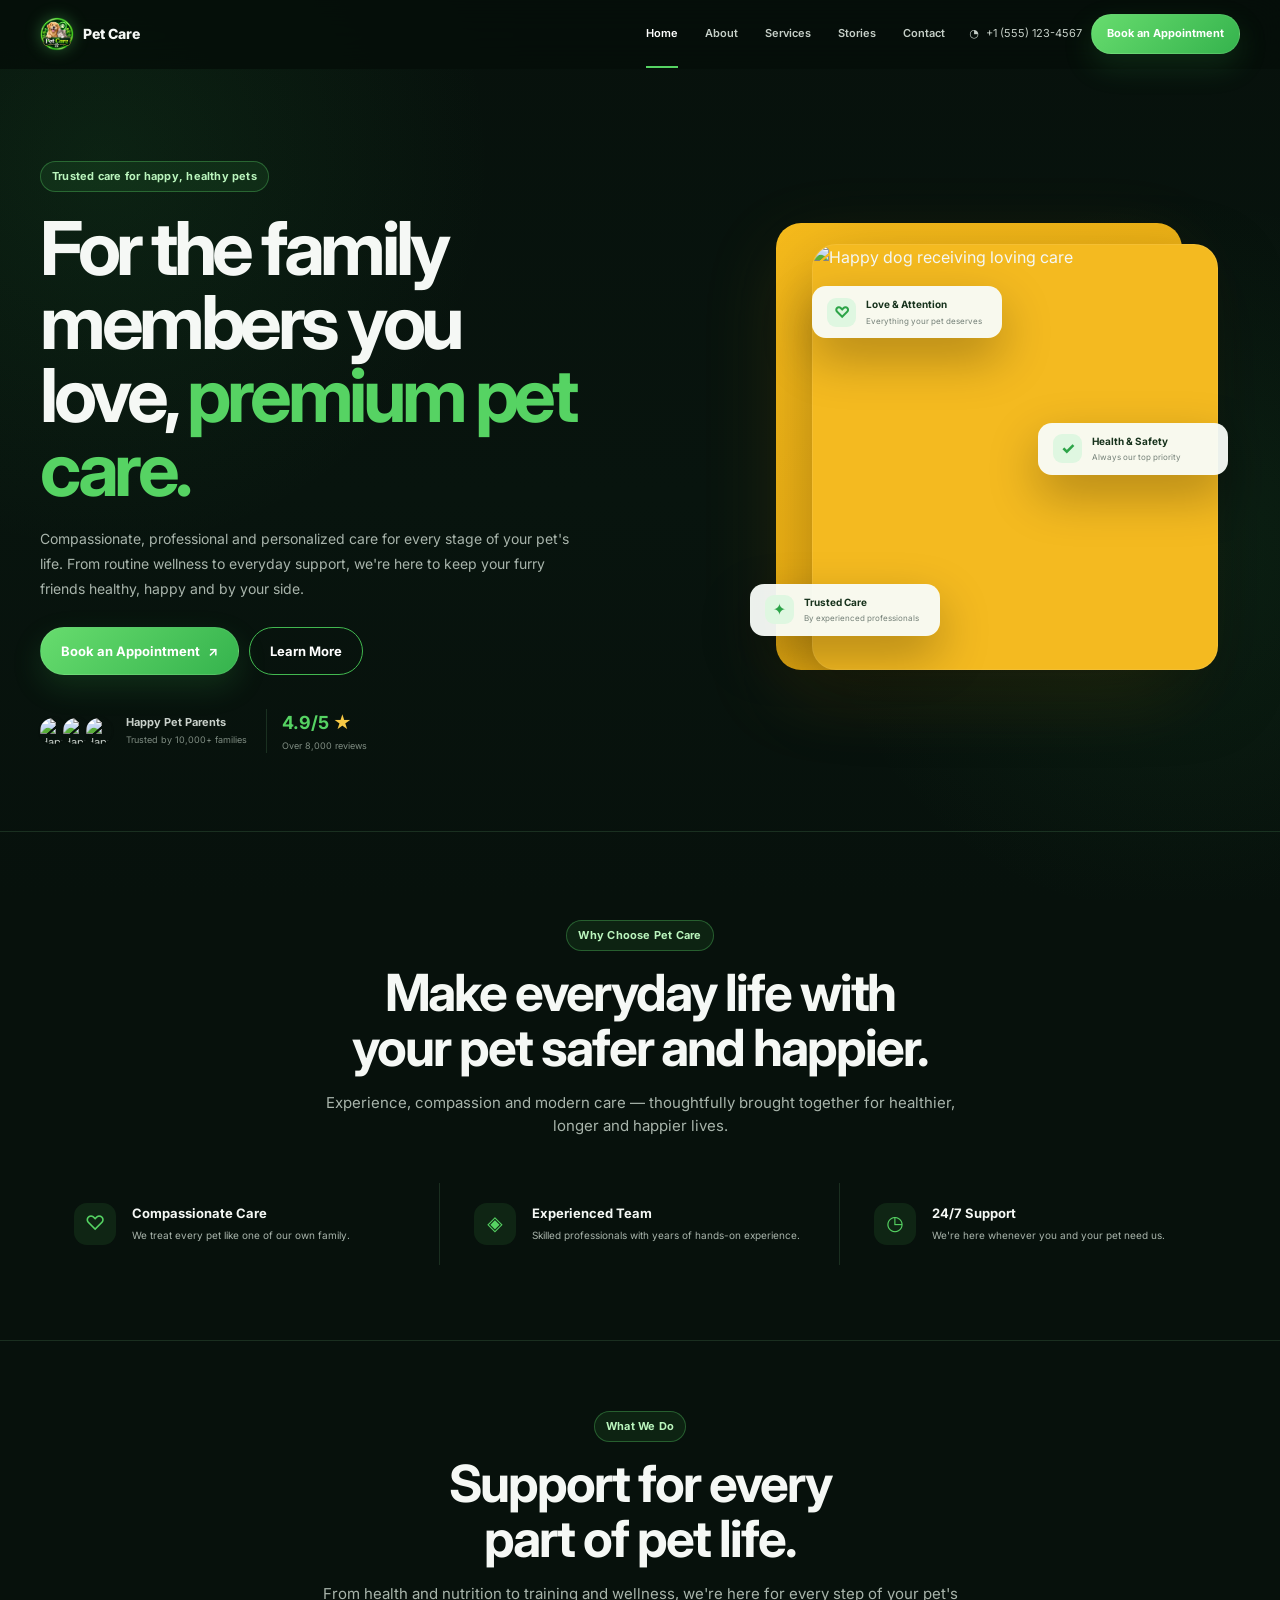
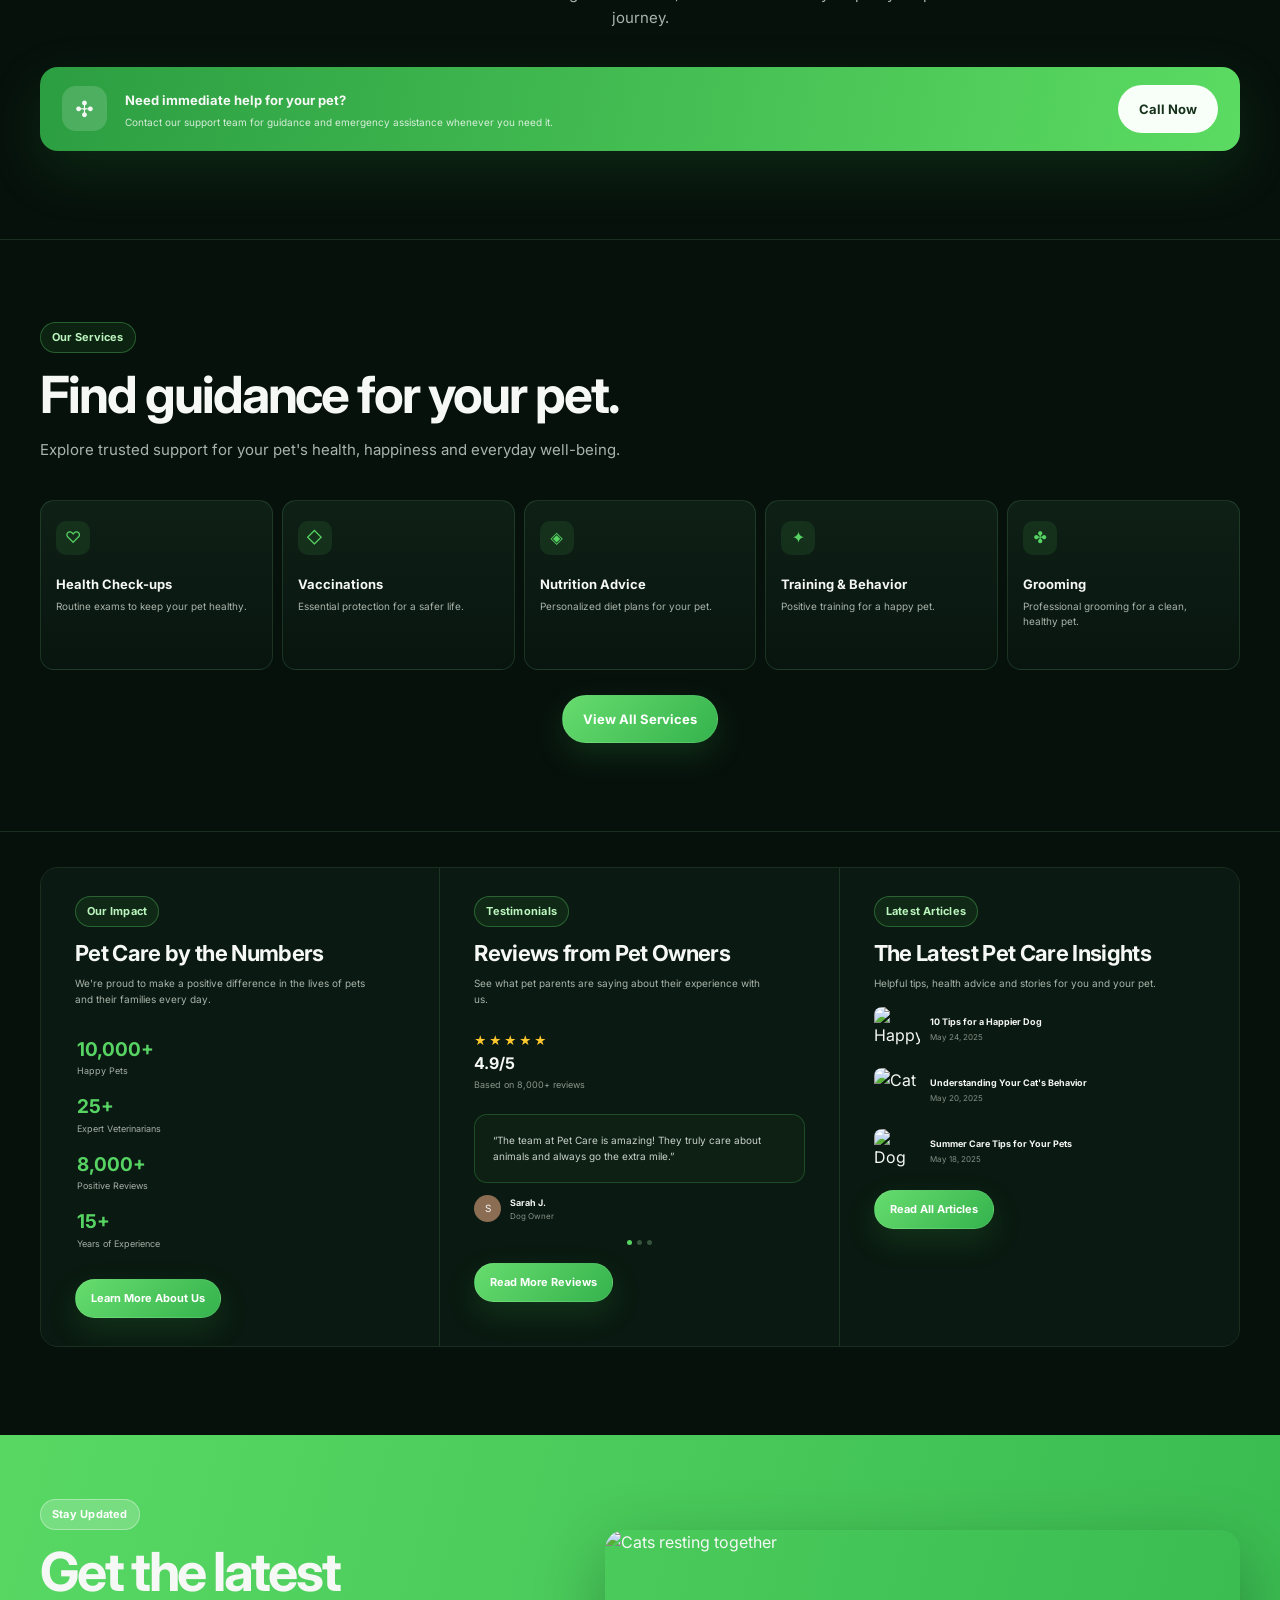
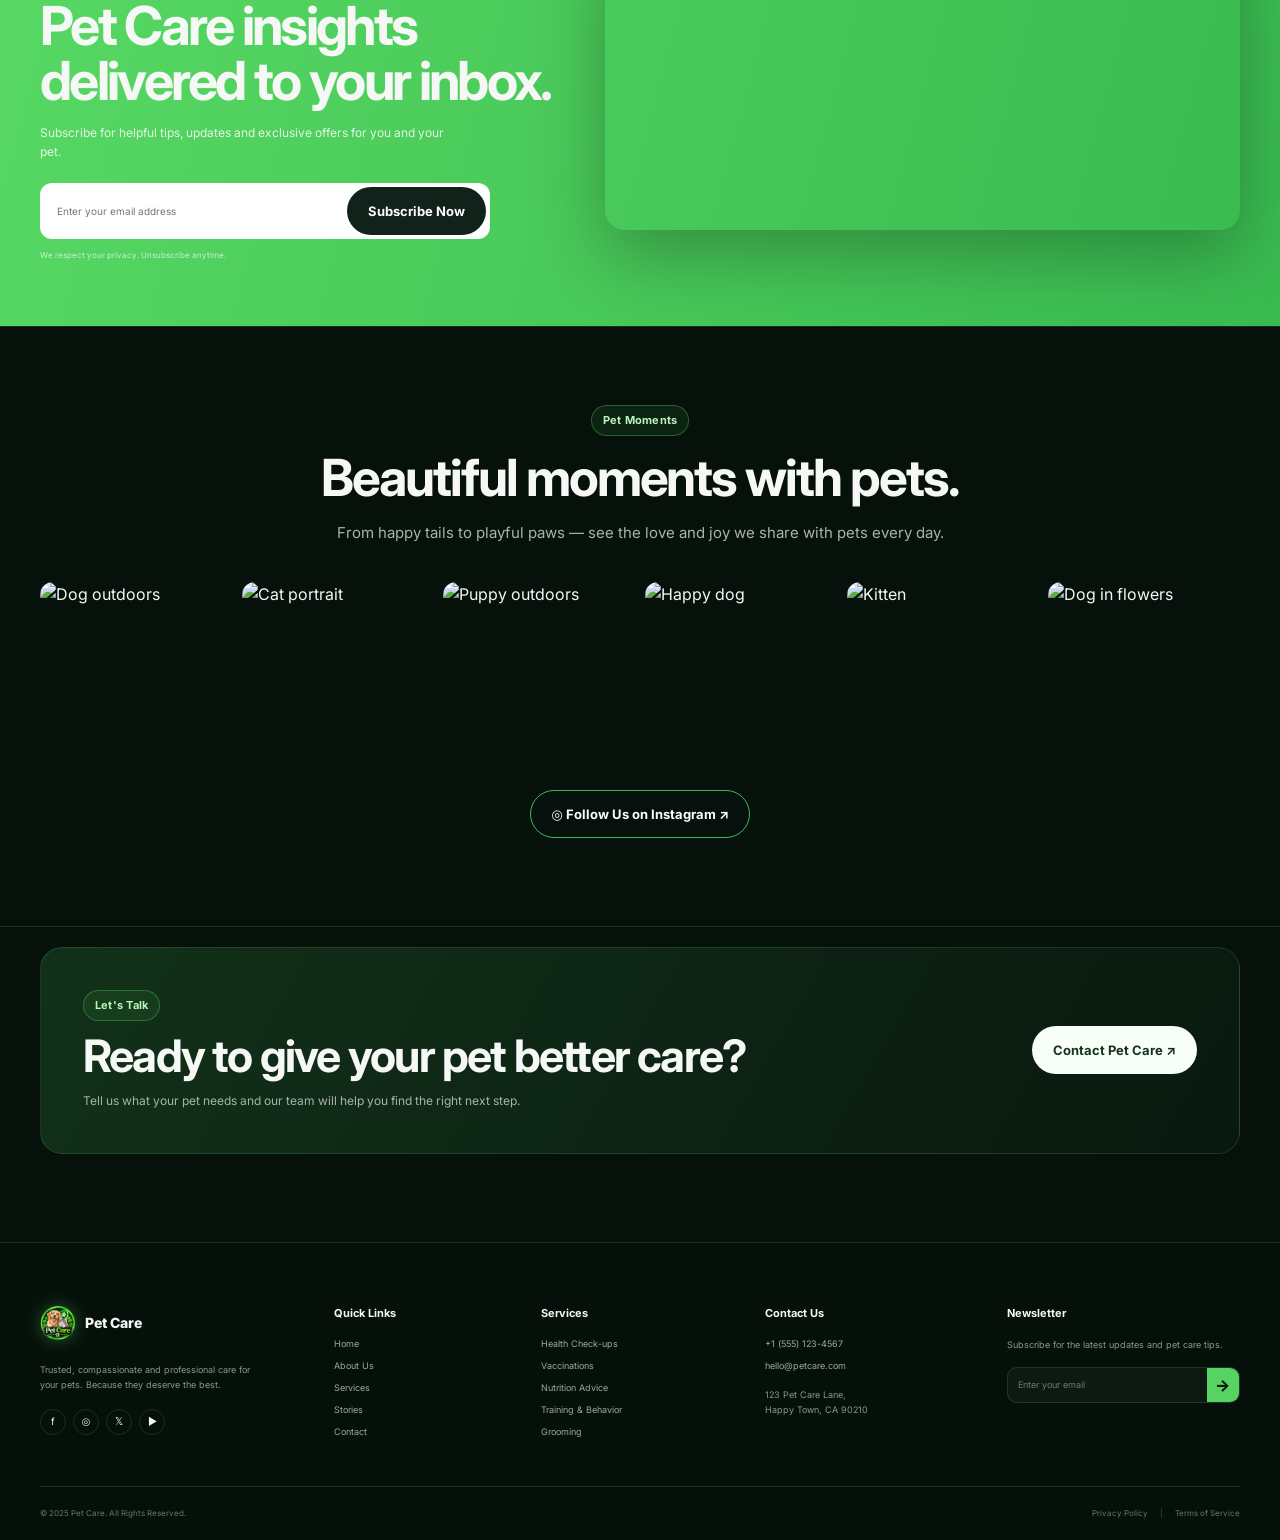
==== commit 2a067cc2: "Add files via upload" ====
--- a/index.html
+++ b/index.html
@@ -9,6 +9,8 @@
   <link rel="preconnect" href="https://fonts.googleapis.com">
   <link rel="preconnect" href="https://fonts.gstatic.com" crossorigin>
   <link href="https://fonts.googleapis.com/css2?family=Inter:wght@400;500;600;700;800&display=swap" rel="stylesheet">
+  <link rel="icon" type="image/png" href="pet.png">
+  <link rel="apple-touch-icon" href="pet.png">
   <link rel="stylesheet" href="style.css">
 </head>
 <body>
@@ -17,7 +19,7 @@
   <header class="site-header" id="siteHeader">
     <div class="container header-inner">
       <a class="brand" href="#home" aria-label="Pet Care home">
-        <span class="brand-mark">✦</span>
+        <img class="brand-logo" src="pet.png" alt="Pet Care logo">
         <span>Pet Care</span>
       </a>
 
@@ -198,7 +200,7 @@
           <img src="https://images.unsplash.com/photo-1558788353-f76d92427f16?auto=format&fit=crop&w=500&q=85" alt="Puppy outdoors">
           <img src="https://images.unsplash.com/photo-1544568100-847a948585b9?auto=format&fit=crop&w=500&q=85" alt="Happy dog">
           <img src="https://images.unsplash.com/photo-1519052537078-e6302a4968d4?auto=format&fit=crop&w=500&q=85" alt="Kitten">
-          <img src="https://images.unsplash.com/photo-1646213671873-f595efaea1ce?auto=format&fit=crop&w=700&q=85" alt="Dog surrounded by flowers">
+          <img src="https://images.unsplash.com/photo-1646213671873-f595efaea1ce?auto=format&fit=crop&w=700&q=85" alt="Dog in flowers">
         </div>
         <div class="center-action"><a class="button button-ghost" href="#contact">◎ Follow Us on Instagram ↗</a></div>
       </div>
@@ -219,7 +221,7 @@
   <footer class="site-footer">
     <div class="container footer-grid">
       <div class="footer-brand">
-        <a class="brand" href="#home"><span class="brand-mark">✦</span><span>Pet Care</span></a>
+        <a class="brand" href="#home"><img class="brand-logo" src="pet.png" alt="Pet Care logo"><span>Pet Care</span></a>
         <p>Trusted, compassionate and professional care for your pets. Because they deserve the best.</p>
         <div class="socials"><a href="#" aria-label="Facebook">f</a><a href="#" aria-label="Instagram">◎</a><a href="#" aria-label="Twitter">𝕏</a><a href="#" aria-label="YouTube">▶</a></div>
       </div>
--- a/style.css
+++ b/style.css
@@ -45,6 +45,10 @@
 .site-header{position:sticky;top:0;z-index:50;background:rgba(5,14,9,.82);backdrop-filter:blur(18px);border-bottom:1px solid transparent;transition:.25s}
 .site-header.scrolled{border-color:var(--line);box-shadow:0 12px 30px rgba(0,0,0,.18)}
 .header-inner{height:68px;display:flex;align-items:center;justify-content:space-between;gap:24px}
+
+.brand-logo{width:34px;height:34px;display:block;object-fit:contain;border-radius:50%;filter:drop-shadow(0 0 8px rgba(86,211,99,.38))}
+.footer-brand .brand-logo{width:36px;height:36px}
+
 .brand{display:inline-flex;align-items:center;gap:9px;font-weight:800;font-size:14px;white-space:nowrap}
 .brand-mark{display:grid;place-items:center;width:26px;height:26px;border-radius:8px;background:var(--green);color:#0a1b0e;font-size:14px;box-shadow:0 5px 18px rgba(86,211,99,.25)}
 .main-nav{display:flex;align-items:center;gap:27px;margin-left:auto}
